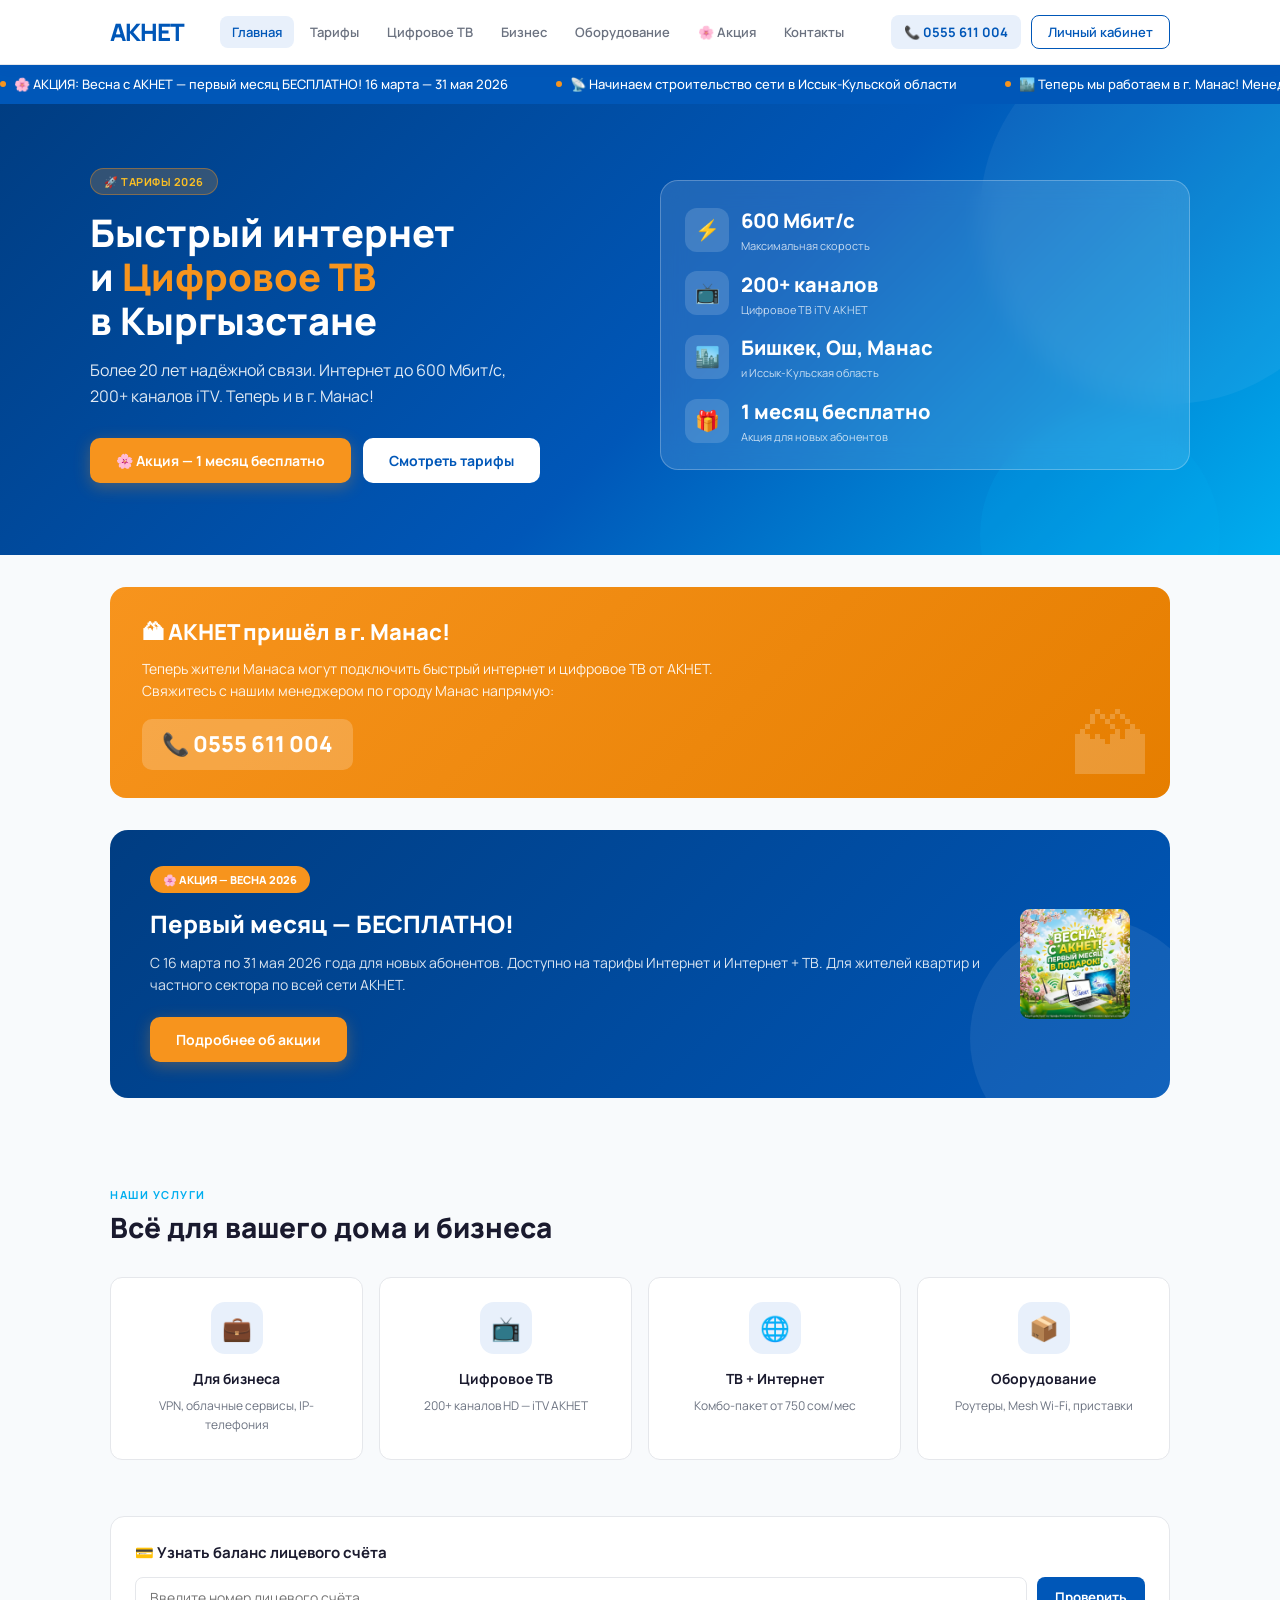
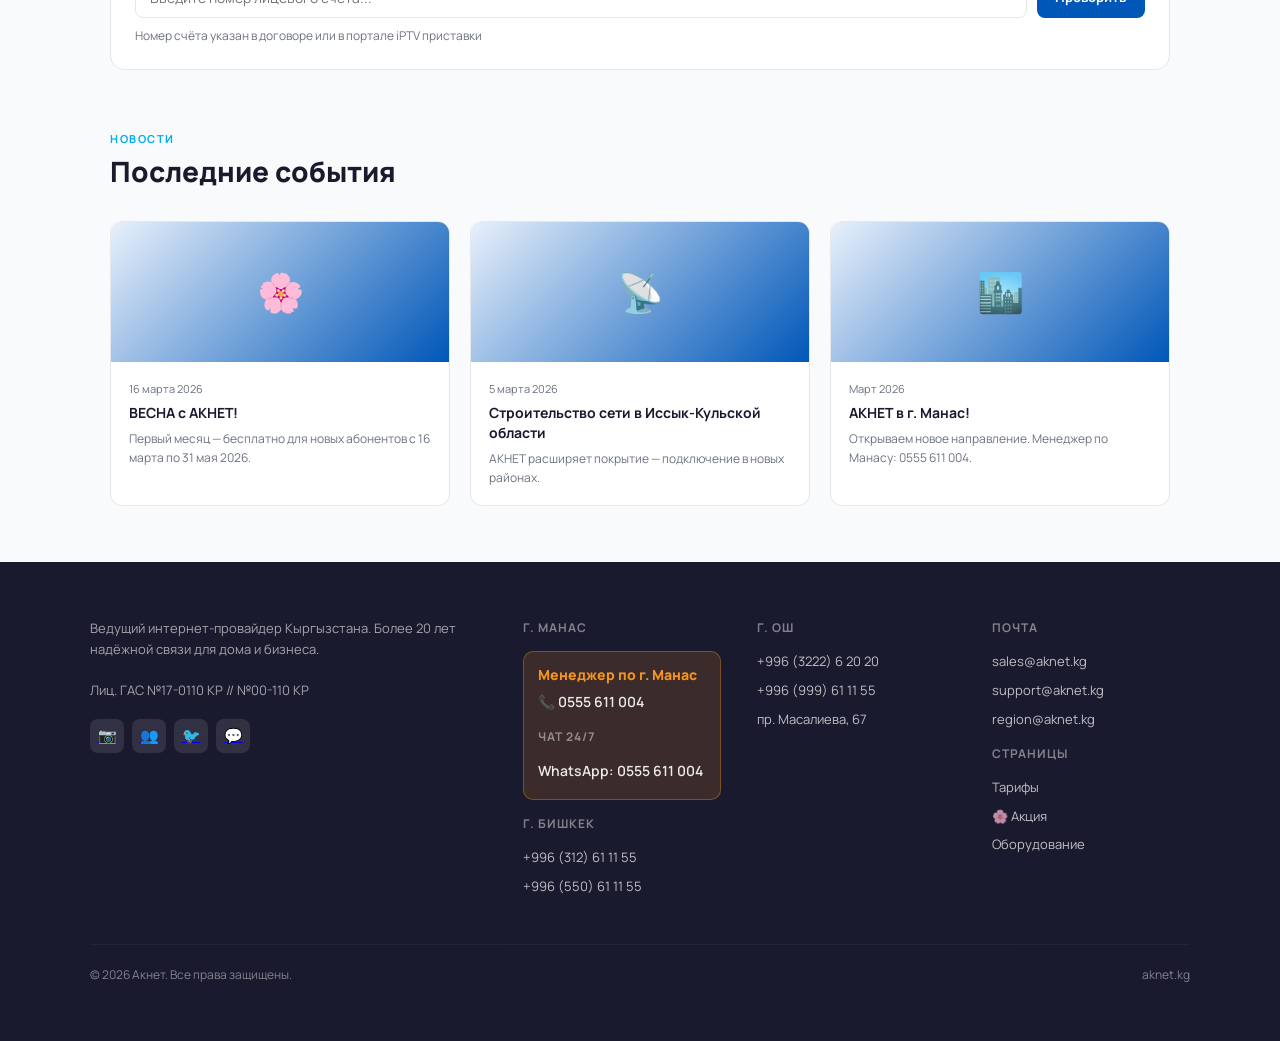
==== index.html @ 63693b21 "Add files via upload" ====
<!DOCTYPE html>
<html lang="ru">
<head>
<meta charset="UTF-8">
<meta name="viewport" content="width=device-width,initial-scale=1">
<link href="https://fonts.googleapis.com/css2?family=Manrope:wght@400;500;600;700;800&display=swap" rel="stylesheet">
<style>
*{margin:0;padding:0;box-sizing:border-box}
:root{
  --blue:#0057B8;--bd:#003d82;--bl:#e8f0fb;--sky:#00AEEF;
  --orange:#F7941D;--tx:#1a1a2e;--mu:#6b7280;--bo:#e5e7eb;
  --bg:#f8fafc;--wh:#fff;--r:12px;--sh:0 4px 24px rgba(0,87,184,.10)
}
body{font-family:'Manrope',sans-serif;background:var(--bg);color:var(--tx);font-size:15px;line-height:1.6}

/* NAV */
header{background:var(--wh);border-bottom:1.5px solid var(--bo);position:sticky;top:0;z-index:200;box-shadow:0 2px 12px rgba(0,87,184,.07)}
.hi{max-width:1100px;margin:0 auto;padding:0 20px;display:flex;align-items:center;justify-content:space-between;height:64px}
.logo{display:flex;align-items:center;gap:8px;text-decoration:none}
.logo img{height:34px;object-fit:contain}
.logo-fb{font-size:24px;font-weight:800;color:var(--blue);letter-spacing:-1px;display:none}
nav{display:flex;gap:4px}
nav button{border:none;background:none;color:var(--mu);font-weight:600;font-size:13px;padding:7px 12px;border-radius:8px;cursor:pointer;font-family:inherit;transition:all .2s}
nav button:hover,nav button.active{background:var(--bl);color:var(--blue)}
.ha{display:flex;align-items:center;gap:10px}
.ph{background:var(--bl);color:var(--blue);padding:7px 13px;border-radius:8px;font-weight:700;font-size:13px;white-space:nowrap}
.bo-btn{border:1.5px solid var(--blue);color:var(--blue);background:transparent;padding:7px 16px;border-radius:8px;font-weight:600;font-size:13px;cursor:pointer;transition:all .2s;font-family:inherit}
.bo-btn:hover{background:var(--blue);color:#fff}

/* PAGES */
.page{display:none}
.page.active{display:block}

/* TICKER */
.ticker{background:var(--blue);color:#fff;padding:9px 0;overflow:hidden}
.ticker-track{display:flex;gap:48px;animation:tick 22s linear infinite}
@keyframes tick{0%{transform:translateX(0)}100%{transform:translateX(-50%)}}
.ti{white-space:nowrap;font-size:13px;font-weight:500;display:flex;align-items:center;gap:8px}
.td{width:6px;height:6px;border-radius:50%;background:var(--orange);flex-shrink:0}

/* HERO */
.hero{background:linear-gradient(135deg,#003d82 0%,#0057B8 55%,#00AEEF 100%);color:#fff;padding:64px 20px 72px;position:relative;overflow:hidden}
.hero::before{content:'';position:absolute;right:-80px;top:-80px;width:380px;height:380px;border-radius:50%;background:rgba(255,255,255,.05)}
.hero::after{content:'';position:absolute;right:60px;bottom:-100px;width:240px;height:240px;border-radius:50%;background:rgba(0,174,239,.14)}
.hero-in{max-width:1100px;margin:0 auto;display:grid;grid-template-columns:1fr 1fr;gap:40px;align-items:center;position:relative;z-index:2}
.hbadge{display:inline-block;background:rgba(247,148,29,.2);border:1px solid rgba(247,148,29,.4);color:#fbbf24;font-size:11px;font-weight:700;padding:4px 13px;border-radius:20px;margin-bottom:16px;letter-spacing:.5px;text-transform:uppercase}
.hero h1{font-size:38px;font-weight:800;line-height:1.15;margin-bottom:16px}
.hero h1 span{color:#F7941D}
.hero p{font-size:16px;opacity:.88;margin-bottom:28px;max-width:420px}
.hbtns{display:flex;gap:12px;flex-wrap:wrap}
.btn-p{background:var(--orange);color:#fff;border:none;padding:13px 26px;border-radius:10px;font-weight:700;font-size:14px;cursor:pointer;transition:all .2s;font-family:inherit;box-shadow:0 4px 16px rgba(247,148,29,.3)}
.btn-p:hover{background:#e67e00;transform:translateY(-1px)}
.btn-w{background:#fff;color:var(--blue);border:none;padding:13px 26px;border-radius:10px;font-weight:700;font-size:14px;cursor:pointer;transition:all .2s;font-family:inherit}
.btn-w:hover{background:var(--bl);transform:translateY(-1px)}
.hcard{background:rgba(255,255,255,.12);backdrop-filter:blur(12px);border:1.5px solid rgba(255,255,255,.25);border-radius:18px;padding:24px;display:flex;flex-direction:column;gap:14px}
.hstat{display:flex;align-items:center;gap:12px}
.sico{width:44px;height:44px;border-radius:12px;background:rgba(255,255,255,.15);display:flex;align-items:center;justify-content:center;font-size:20px;flex-shrink:0}
.sval{font-size:20px;font-weight:800}
.slbl{font-size:11px;opacity:.75}

/* PROMO BANNER */
.promo{background:linear-gradient(135deg,#003d82,#0057B8);color:#fff;margin:32px 20px;max-width:1060px;margin-left:auto;margin-right:auto;border-radius:18px;padding:36px 40px;display:grid;grid-template-columns:1fr auto;align-items:center;gap:28px;position:relative;overflow:hidden}
.promo::after{content:'';position:absolute;right:-40px;bottom:-60px;width:240px;height:240px;border-radius:50%;background:rgba(255,255,255,.07)}
.promo img{height:110px;object-fit:contain;position:relative;z-index:2;border-radius:10px}
.pb{background:var(--orange);color:#fff;font-size:11px;font-weight:800;padding:5px 13px;border-radius:20px;display:inline-block;margin-bottom:12px;text-transform:uppercase}
.promo h2{font-size:24px;font-weight:800;margin-bottom:8px}
.promo p{font-size:14px;opacity:.85;margin-bottom:20px}

/* SECTION */
.sec{padding:56px 20px;max-width:1100px;margin:0 auto}
.slbl2{font-size:11px;font-weight:700;color:var(--sky);letter-spacing:1.5px;text-transform:uppercase;margin-bottom:8px}
.stitle{font-size:28px;font-weight:800;margin-bottom:32px;line-height:1.2}

/* SERVICES GRID */
.sg{display:grid;grid-template-columns:repeat(4,1fr);gap:16px}
.sc{background:var(--wh);border:1.5px solid var(--bo);border-radius:var(--r);padding:24px 18px;text-align:center;transition:all .25s;cursor:pointer;text-decoration:none;color:var(--tx);display:block}
.sc:hover{border-color:var(--blue);box-shadow:var(--sh);transform:translateY(-3px)}
.sc-img{width:100%;height:70px;object-fit:contain;margin-bottom:10px}
.sc-ico{width:52px;height:52px;border-radius:14px;background:var(--bl);display:flex;align-items:center;justify-content:center;margin:0 auto 14px;font-size:24px;display:none}
.sc h3{font-size:14px;font-weight:700;margin-bottom:6px}
.sc p{font-size:12px;color:var(--mu)}

/* TARIFFS */
.tsec{background:linear-gradient(135deg,#f0f7ff,#e8f0fb);padding:56px 20px}
.tin{max-width:1100px;margin:0 auto}
.tg{display:grid;grid-template-columns:repeat(3,1fr);gap:20px;margin-top:32px}
.tc{background:var(--wh);border:1.5px solid var(--bo);border-radius:16px;padding:28px 24px;transition:all .25s;position:relative;overflow:hidden}
.tc.pop{border-color:var(--blue);box-shadow:0 8px 32px rgba(0,87,184,.15)}
.popb{position:absolute;top:0;right:0;background:var(--blue);color:#fff;font-size:11px;font-weight:700;padding:6px 14px;border-radius:0 16px 0 12px}
.tn{font-size:12px;font-weight:700;color:var(--mu);text-transform:uppercase;letter-spacing:1px;margin-bottom:8px}
.tp{font-size:36px;font-weight:800;color:var(--blue);margin-bottom:4px}
.tp span{font-size:16px;font-weight:500;color:var(--mu)}
.ts2{font-size:26px;font-weight:800;margin:14px 0 6px}
.tsl{font-size:12px;color:var(--mu);margin-bottom:18px}
.tf{list-style:none;margin-bottom:24px}
.tf li{display:flex;align-items:center;gap:7px;font-size:13px;padding:6px 0;border-bottom:1px solid var(--bo)}
.tf li:last-child{border-bottom:none}
.ck{color:#22c55e;font-weight:700;font-size:15px}
.btt{width:100%;padding:12px;border-radius:10px;font-weight:700;font-size:14px;cursor:pointer;font-family:inherit;border:none;transition:all .2s}
.btp{background:var(--blue);color:#fff}
.btp:hover{background:var(--bd)}
.bto{background:transparent;border:1.5px solid var(--bo);color:var(--tx)}
.bto:hover{border-color:var(--blue);color:var(--blue)}

/* TARIFF TABLE */
.ttable{width:100%;border-collapse:collapse;margin-top:20px;font-size:13px}
.ttable th{background:var(--blue);color:#fff;padding:10px 14px;text-align:left;font-weight:600}
.ttable td{padding:10px 14px;border-bottom:1px solid var(--bo)}
.ttable tr:hover td{background:#f0f7ff}
.ttable tr:last-child td{border-bottom:none}
.spd{font-weight:800;color:var(--blue);font-size:15px}
.price-tag{font-weight:800;color:var(--tx)}

/* NEWS */
.ng{display:grid;grid-template-columns:repeat(3,1fr);gap:20px}
.nc{background:var(--wh);border:1.5px solid var(--bo);border-radius:var(--r);overflow:hidden;transition:all .25s;cursor:pointer}
.nc:hover{box-shadow:var(--sh);transform:translateY(-2px)}
.nc-img{height:140px;background:linear-gradient(135deg,var(--bl),var(--blue));display:flex;align-items:center;justify-content:center;font-size:38px;overflow:hidden}
.nc-img img{width:100%;height:100%;object-fit:cover}
.nc-body{padding:18px}
.ndate{font-size:11px;color:var(--mu);margin-bottom:6px}
.nc h3{font-size:14px;font-weight:700;margin-bottom:6px;line-height:1.4}
.nc p{font-size:12px;color:var(--mu)}

/* CONTACTS */
.csec{background:var(--tx);color:#fff;padding:56px 20px}
.cin{max-width:1100px;margin:0 auto;display:grid;grid-template-columns:2fr 1fr 1fr 1fr;gap:36px}
.cbrand p{font-size:13px;opacity:.6;margin-bottom:18px}
.soc{display:flex;gap:8px}
.sb{width:34px;height:34px;border-radius:8px;background:rgba(255,255,255,.1);display:flex;align-items:center;justify-content:center;font-size:15px;cursor:pointer;transition:all .2s}
.sb:hover{background:var(--blue)}
.cc h4{font-size:12px;font-weight:700;margin-bottom:14px;opacity:.45;letter-spacing:1px;text-transform:uppercase}
.cc a,.cc p{display:block;color:rgba(255,255,255,.72);text-decoration:none;font-size:13px;margin-bottom:8px;transition:color .2s}
.cc a:hover{color:#fff}
.manas-highlight{background:rgba(247,148,29,.15);border:1px solid rgba(247,148,29,.35);border-radius:10px;padding:12px 14px;margin-bottom:14px}
.manas-highlight .city{font-size:14px;font-weight:800;color:var(--orange);margin-bottom:4px}
.manas-highlight a{color:rgba(255,255,255,.9)!important;font-weight:600;font-size:14px!important;margin-bottom:4px!important}
.fbar{border-top:1px solid rgba(255,255,255,.1);margin-top:40px;padding-top:20px;display:flex;justify-content:space-between;align-items:center;opacity:.45;font-size:12px;max-width:1100px;margin-left:auto;margin-right:auto}

/* BALANCE */
.bwid{background:var(--wh);border:1.5px solid var(--bo);border-radius:14px;padding:24px;margin-bottom:20px}
.bwid h3{font-size:15px;font-weight:700;margin-bottom:12px}
.ig{display:flex;gap:10px}
.ig input{flex:1;padding:10px 14px;border:1.5px solid var(--bo);border-radius:8px;font-family:inherit;font-size:14px;outline:none;transition:border-color .2s}
.ig input:focus{border-color:var(--blue)}
.ig button{background:var(--blue);color:#fff;border:none;padding:10px 18px;border-radius:8px;font-weight:700;cursor:pointer;font-family:inherit}

/* EQUIP */
.eg{display:grid;grid-template-columns:repeat(3,1fr);gap:20px}
.ec{background:var(--wh);border:1.5px solid var(--bo);border-radius:var(--r);padding:24px;transition:all .25s}
.ec:hover{box-shadow:var(--sh);transform:translateY(-2px)}
.ec h3{font-size:14px;font-weight:700;margin-bottom:8px}
.ec p{font-size:12px;color:var(--mu);margin-bottom:14px}
.price-pill{background:var(--bl);color:var(--blue);font-size:13px;font-weight:800;padding:5px 14px;border-radius:20px;display:inline-block}

/* ACCIA PAGE */
.accia-card{background:var(--wh);border:1.5px solid var(--bo);border-radius:16px;padding:32px;margin-bottom:24px}
.accia-card h2{font-size:20px;font-weight:800;color:var(--blue);margin-bottom:12px}
.accia-list{list-style:none;margin:14px 0}
.accia-list li{display:flex;align-items:flex-start;gap:8px;padding:8px 0;border-bottom:1px solid var(--bo);font-size:14px}
.accia-list li:last-child{border-bottom:none}
.step{width:24px;height:24px;border-radius:50%;background:var(--blue);color:#fff;font-size:12px;font-weight:700;display:flex;align-items:center;justify-content:center;flex-shrink:0;margin-top:1px}

/* MANAS SPECIAL */
.manas-banner{background:linear-gradient(135deg,#F7941D,#e67e00);color:#fff;border-radius:16px;padding:28px 32px;margin-bottom:32px;position:relative;overflow:hidden}
.manas-banner::after{content:'🏔';position:absolute;right:20px;bottom:-10px;font-size:80px;opacity:.2}
.manas-banner h2{font-size:22px;font-weight:800;margin-bottom:8px}
.manas-banner p{font-size:14px;opacity:.9;margin-bottom:16px}
.manas-banner .phone-big{font-size:22px;font-weight:800;background:rgba(255,255,255,.2);display:inline-block;padding:8px 20px;border-radius:10px}

@media(max-width:768px){
  .hero-in,.tg,.cin{grid-template-columns:1fr}
  .sg,.ng,.eg{grid-template-columns:repeat(2,1fr)}
  nav button{font-size:11px;padding:6px 8px}
  .promo{grid-template-columns:1fr}
}
</style>
</head>
<body>

<header>
  <div class="hi">
    <a class="logo" href="#">
      <img src="https://aknet.kg/ima/header/logo.png?v=64693cce" alt="Акнет" onerror="this.style.display='none';this.nextElementSibling.style.display='block'">
      <span class="logo-fb">АКНЕТ</span>
    </a>
    <nav>
      <button class="active" onclick="show('home')">Главная</button>
      <button onclick="show('tariffs')">Тарифы</button>
      <button onclick="show('tv')">Цифровое ТВ</button>
      <button onclick="show('business')">Бизнес</button>
      <button onclick="show('equip')">Оборудование</button>
      <button onclick="show('akcia')">🌸 Акция</button>
      <button onclick="show('contacts')">Контакты</button>
    </nav>
    <div class="ha">
      <span class="ph">📞 0555 611 004</span>
      <button class="bo-btn">Личный кабинет</button>
    </div>
  </div>
</header>

<!-- HOME -->
<div id="home" class="page active">
  <div class="ticker">
    <div class="ticker-track">
      <div class="ti"><span class="td"></span>🌸 АКЦИЯ: Весна с АКНЕТ — первый месяц БЕСПЛАТНО! 16 марта — 31 мая 2026</div>
      <div class="ti"><span class="td"></span>📡 Начинаем строительство сети в Иссык-Кульской области</div>
      <div class="ti"><span class="td"></span>🏙️ Теперь мы работаем в г. Манас! Менеджер: 0555 611 004</div>
      <div class="ti"><span class="td"></span>📺 ТВ «Семейный Плюс» — 200+ каналов всего за 465 сом/мес</div>
      <div class="ti"><span class="td"></span>🌸 АКЦИЯ: Весна с АКНЕТ — первый месяц БЕСПЛАТНО! 16 марта — 31 мая 2026</div>
      <div class="ti"><span class="td"></span>📡 Начинаем строительство сети в Иссык-Кульской области</div>
      <div class="ti"><span class="td"></span>🏙️ Теперь мы работаем в г. Манас! Менеджер: 0555 611 004</div>
      <div class="ti"><span class="td"></span>📺 ТВ «Семейный Плюс» — 200+ каналов всего за 465 сом/мес</div>
    </div>
  </div>

  <section class="hero">
    <div class="hero-in">
      <div>
        <div class="hbadge">🚀 Тарифы 2026</div>
        <h1>Быстрый интернет<br>и <span>Цифровое ТВ</span><br>в Кыргызстане</h1>
        <p>Более 20 лет надёжной связи. Интернет до 600 Мбит/с, 200+ каналов iTV. Теперь и в г. Манас!</p>
        <div class="hbtns">
          <button class="btn-p" onclick="show('akcia')">🌸 Акция — 1 месяц бесплатно</button>
          <button class="btn-w" onclick="show('tariffs')">Смотреть тарифы</button>
        </div>
      </div>
      <div>
        <div class="hcard">
          <div class="hstat"><div class="sico">⚡</div><div><div class="sval">600 Мбит/с</div><div class="slbl">Максимальная скорость</div></div></div>
          <div class="hstat"><div class="sico">📺</div><div><div class="sval">200+ каналов</div><div class="slbl">Цифровое ТВ iTV АКНЕТ</div></div></div>
          <div class="hstat"><div class="sico">🏙️</div><div><div class="sval">Бишкек, Ош, Манас</div><div class="slbl">и Иссык-Кульская область</div></div></div>
          <div class="hstat"><div class="sico">🎁</div><div><div class="sval">1 месяц бесплатно</div><div class="slbl">Акция для новых абонентов</div></div></div>
        </div>
      </div>
    </div>
  </section>

  <!-- MANAS SPECIAL -->
  <div style="max-width:1100px;margin:32px auto;padding:0 20px">
    <div class="manas-banner">
      <h2>🏔 АКНЕТ пришёл в г. Манас!</h2>
      <p>Теперь жители Манаса могут подключить быстрый интернет и цифровое ТВ от АКНЕТ.<br>Свяжитесь с нашим менеджером по городу Манас напрямую:</p>
      <div class="phone-big">📞 0555 611 004</div>
    </div>
  </div>

  <!-- PROMO -->
  <div style="max-width:1100px;margin:0 auto;padding:0 20px">
    <div class="promo">
      <div>
        <div class="pb">🌸 Акция — Весна 2026</div>
        <h2>Первый месяц — БЕСПЛАТНО!</h2>
        <p>С 16 марта по 31 мая 2026 года для новых абонентов. Доступно на тарифы Интернет и Интернет + ТВ. Для жителей квартир и частного сектора по всей сети АКНЕТ.</p>
        <button class="btn-p" onclick="show('akcia')">Подробнее об акции</button>
      </div>
      <img src="files/vesna.png" alt="Весна с АКНЕТ" onerror="this.style.display='none'">
    </div>
  </div>

  <!-- SERVICES -->
  <div class="sec">
    <div class="slbl2">Наши услуги</div>
    <div class="stitle">Всё для вашего дома и бизнеса</div>
    <div class="sg">
      <a class="sc" onclick="show('business')">
        <img class="sc-img" src="https://aknet.kg/files/media/0/84.png" alt="Бизнес" onerror="this.style.display='none';this.nextElementSibling.style.display='flex'">
        <div class="sc-ico">💼</div>
        <h3>Для бизнеса</h3>
        <p>VPN, облачные сервисы, IP-телефония</p>
      </a>
      <a class="sc" onclick="show('tv')">
        <img class="sc-img" src="https://aknet.kg/files/media/0/77.png" alt="ТВ" onerror="this.style.display='none';this.nextElementSibling.style.display='flex'">
        <div class="sc-ico">📺</div>
        <h3>Цифровое ТВ</h3>
        <p>200+ каналов HD — iTV АКНЕТ</p>
      </a>
      <a class="sc" onclick="show('tariffs')">
        <img class="sc-img" src="https://aknet.kg/files/media/0/83.png" alt="ТВ+Инет" onerror="this.style.display='none';this.nextElementSibling.style.display='flex'">
        <div class="sc-ico">🌐</div>
        <h3>ТВ + Интернет</h3>
        <p>Комбо-пакет от 750 сом/мес</p>
      </a>
      <a class="sc" onclick="show('equip')">
        <img class="sc-img" src="https://aknet.kg/files/media/0/76.png" alt="Оборуд." onerror="this.style.display='none';this.nextElementSibling.style.display='flex'">
        <div class="sc-ico">📦</div>
        <h3>Оборудование</h3>
        <p>Роутеры, Mesh Wi-Fi, приставки</p>
      </a>
    </div>
  </div>

  <!-- BALANCE -->
  <div style="max-width:1100px;margin:0 auto;padding:0 20px 40px">
    <div class="bwid">
      <h3>💳 Узнать баланс лицевого счёта</h3>
      <div class="ig">
        <input type="text" placeholder="Введите номер лицевого счёта...">
        <button>Проверить</button>
      </div>
      <p style="font-size:12px;color:var(--mu);margin-top:8px">Номер счёта указан в договоре или в портале iPTV приставки</p>
    </div>
  </div>

  <!-- NEWS -->
  <div class="sec" style="padding-top:0">
    <div class="slbl2">Новости</div>
    <div class="stitle">Последние события</div>
    <div class="ng">
      <div class="nc" onclick="show('akcia')">
        <div class="nc-img"><img src="https://aknet.kg/files/banners/newsvesnaru.png" alt="" onerror="this.parentElement.innerHTML='🌸'"></div>
        <div class="nc-body"><div class="ndate">16 марта 2026</div><h3>ВЕСНА с АКНЕТ!</h3><p>Первый месяц — бесплатно для новых абонентов с 16 марта по 31 мая 2026.</p></div>
      </div>
      <div class="nc">
        <div class="nc-img">📡</div>
        <div class="nc-body"><div class="ndate">5 марта 2026</div><h3>Строительство сети в Иссык-Кульской области</h3><p>АКНЕТ расширяет покрытие — подключение в новых районах.</p></div>
      </div>
      <div class="nc">
        <div class="nc-img">🏙️</div>
        <div class="nc-body"><div class="ndate">Март 2026</div><h3>АКНЕТ в г. Манас!</h3><p>Открываем новое направление. Менеджер по Манасу: 0555 611 004.</p></div>
      </div>
    </div>
  </div>
</div>

<!-- TARIFFS PAGE -->
<div id="tariffs" class="page">
  <div class="tsec" style="padding-top:40px">
    <div class="tin">
      <div class="slbl2">Тарифные планы</div>
      <div class="stitle">iTV Unlim Family — Интернет + ТВ</div>
      <table class="ttable">
        <thead><tr><th>Тариф</th><th>Скорость</th><th>ТВ-каналы</th><th>Стоимость/мес</th><th></th></tr></thead>
        <tbody>
          <tr><td><strong>iTV Unlim Family Start</strong></td><td class="spd">40 Мбит/с</td><td>100+ каналов</td><td class="price-tag">750 сом</td><td><button class="btt bto" style="width:auto;padding:6px 16px" onclick="show('contacts')">Подключить</button></td></tr>
          <tr><td><strong>iTV Unlim Family 1</strong></td><td class="spd">60 Мбит/с</td><td>150+ каналов</td><td class="price-tag">990 сом</td><td><button class="btt bto" style="width:auto;padding:6px 16px" onclick="show('contacts')">Подключить</button></td></tr>
          <tr><td><strong>iTV Unlim Family 2</strong></td><td class="spd">80 Мбит/с</td><td>200+ каналов</td><td class="price-tag">1 200 сом</td><td><button class="btt btp" style="width:auto;padding:6px 16px" onclick="show('contacts')">Подключить</button></td></tr>
          <tr><td><strong>iTV Unlim Family 3</strong></td><td class="spd">100 Мбит/с</td><td>200+ каналов</td><td class="price-tag">1 650 сом</td><td><button class="btt bto" style="width:auto;padding:6px 16px" onclick="show('contacts')">Подключить</button></td></tr>
          <tr><td><strong>iTV Unlim Family 4</strong></td><td class="spd">350 Мбит/с</td><td>200+ каналов</td><td class="price-tag">2 200 сом</td><td><button class="btt bto" style="width:auto;padding:6px 16px" onclick="show('contacts')">Подключить</button></td></tr>
          <tr><td><strong>iTV Unlim Family 5</strong></td><td class="spd">600 Мбит/с</td><td>200+ каналов</td><td class="price-tag">2 500 сом</td><td><button class="btt bto" style="width:auto;padding:6px 16px" onclick="show('contacts')">Подключить</button></td></tr>
        </tbody>
      </table>
      <p style="font-size:12px;color:var(--mu);margin-top:12px">* Цены указаны в сомах с учётом всех налогов. Start недоступен в г. Бишкек и в частном секторе. Для тарифов 4 и 5 требуется оборудование >100 Мбит/с.</p>

      <div class="stitle" style="margin-top:48px">Только Цифровое ТВ</div>
      <div class="tg">
        <div class="tc">
          <div class="tn">Семейный</div>
          <div class="tp">395 <span>сом/мес</span></div>
          <div class="ts2">150+</div><div class="tsl">телеканалов в HD</div>
          <ul class="tf">
            <li><span class="ck">✓</span>150 популярных каналов</li>
            <li><span class="ck">✓</span>HD-качество изображения</li>
            <li><span class="ck">✓</span>Детские каналы</li>
            <li><span class="ck">✓</span>Родительский контроль</li>
            <li><span class="ck">✓</span>Подключение в квартирах — 0 сом</li>
          </ul>
          <button class="btt bto" onclick="show('contacts')">Подключить</button>
        </div>
        <div class="tc pop">
          <div class="popb">⭐ Популярный</div>
          <div class="tn">Семейный Плюс</div>
          <div class="tp">465 <span>сом/мес</span></div>
          <div class="ts2">200+</div><div class="tsl">телеканалов в HD</div>
          <ul class="tf">
            <li><span class="ck">✓</span>200+ каналов</li>
            <li><span class="ck">✓</span>Всё из тарифа «Семейный»</li>
            <li><span class="ck">✓</span>Тематические каналы</li>
            <li><span class="ck">✓</span>Запись передач на USB</li>
            <li><span class="ck">✓</span>Пауза и перемотка ТВ</li>
          </ul>
          <button class="btt btp" onclick="show('contacts')">Подключить →</button>
        </div>
        <div class="tc">
          <div class="tn">Частный сектор</div>
          <div class="tp" style="font-size:26px">от 990 <span>сом/мес</span></div>
          <div class="ts2" style="font-size:20px">60–600</div><div class="tsl">Мбит/с + ТВ</div>
          <ul class="tf">
            <li><span class="ck">✓</span>Подключение от 5 000 сом</li>
            <li><span class="ck">✓</span>14 тестовых дней</li>
            <li><span class="ck">✓</span>100% возврат если не устроит</li>
            <li><span class="ck">✓</span>Транспорт сети 800 сом/мес</li>
            <li><span class="ck">✓</span>Приставка в собственность</li>
          </ul>
          <button class="btt bto" onclick="show('contacts')">Узнать подробнее</button>
        </div>
      </div>
    </div>
  </div>
</div>

<!-- TV PAGE -->
<div id="tv" class="page">
  <div class="sec">
    <div class="slbl2">Цифровое телевидение</div>
    <div class="stitle">iTV АКНЕТ — 200+ каналов в HD</div>
    <div style="display:grid;grid-template-columns:1fr 1fr;gap:24px;margin-bottom:32px">
      <div class="accia-card" style="margin-bottom:0">
        <h2>Возможности iTV АКНЕТ</h2>
        <ul class="accia-list">
          <li><span class="ck">✓</span>Более 200 каналов: HD, фильмы, музыка, спорт, детские</li>
          <li><span class="ck">✓</span>Запись передач на USB-носитель</li>
          <li><span class="ck">✓</span>Пауза и перемотка прямого эфира</li>
          <li><span class="ck">✓</span>Родительский контроль</li>
          <li><span class="ck">✓</span>Профили: Папа, Мама, Семья</li>
          <li><span class="ck">✓</span>Прогноз погоды, новости, гороскоп на экране ТВ</li>
          <li><span class="ck">✓</span>Просмотр видео/фото/аудио через приставку</li>
          <li><span class="ck">✓</span>Универсальный программируемый пульт</li>
          <li><span class="ck">✓</span>ТВ-кредит на 3 дня</li>
        </ul>
      </div>
      <div>
        <div class="accia-card" style="margin-bottom:16px">
          <h2 style="margin-bottom:16px">Тарифы ТВ</h2>
          <table class="ttable">
            <thead><tr><th>Пакет</th><th>Каналов</th><th>Цена/мес</th></tr></thead>
            <tbody>
              <tr><td>Семейный</td><td>150+</td><td class="price-tag">395 сом</td></tr>
              <tr><td><strong>Семейный Плюс</strong></td><td><strong>200+</strong></td><td class="price-tag"><strong>465 сом</strong></td></tr>
            </tbody>
          </table>
          <p style="font-size:12px;color:var(--mu);margin-top:10px">Транспорт сети: 200 сом/мес (0 по акции). Подключение в квартирах — бесплатно.</p>
        </div>
        <div style="background:linear-gradient(135deg,#003d82,#0057B8);color:#fff;border-radius:14px;padding:20px;text-align:center">
          <div style="font-size:28px;margin-bottom:8px">📺</div>
          <div style="font-weight:800;font-size:16px;margin-bottom:6px">Приставка iPTV MAG-520</div>
          <div style="opacity:.8;font-size:13px;margin-bottom:12px">4K, Dolby Digital Plus, Android</div>
          <div style="font-size:22px;font-weight:800;margin-bottom:12px">3 900 сом</div>
          <button class="btn-w" style="width:100%" onclick="show('equip')">Подробнее</button>
        </div>
      </div>
    </div>
    <img src="https://aknet.kg/files/ikonki-televideniev.jpg" alt="Функции ТВ" style="width:100%;border-radius:12px;margin-top:8px;border:1.5px solid var(--bo)" onerror="this.style.display='none'">
  </div>
</div>

<!-- BUSINESS PAGE -->
<div id="business" class="page">
  <div class="sec">
    <div class="slbl2">Корпоративные решения</div>
    <div class="stitle">АКНЕТ для бизнеса</div>
    <div style="display:grid;grid-template-columns:1fr 1fr;gap:24px">
      <div class="accia-card" style="margin-bottom:0">
        <h2>VPN — Объединение офисов</h2>
        <p style="font-size:13px;color:var(--mu);margin-bottom:16px">Закрытая корпоративная сеть по технологии VPN L2. Гарантированная скорость и конфиденциальность.</p>
        <table class="ttable">
          <thead><tr><th>Скорость</th><th>Цена/мес (без НДС)</th></tr></thead>
          <tbody>
            <tr><td class="spd">10 Мбит/с</td><td class="price-tag">3 600 сом</td></tr>
            <tr><td class="spd">100 Мбит/с</td><td class="price-tag">5 600 сом</td></tr>
            <tr><td class="spd">200 Мбит/с</td><td class="price-tag">10 600 сом</td></tr>
            <tr><td class="spd">1 Гбит/с</td><td class="price-tag">25 000 сом</td></tr>
          </tbody>
        </table>
      </div>
      <div class="accia-card" style="margin-bottom:0">
        <h2>IP-телефония</h2>
        <p style="font-size:13px;color:var(--mu);margin-bottom:16px">Звонки по всему миру по 1.5 сом/мин. Сервис sip.aknet.kg</p>
        <table class="ttable">
          <thead><tr><th>Страна</th><th>Цена (сом/мин)</th></tr></thead>
          <tbody>
            <tr><td>Россия, Казахстан, США, Канада</td><td class="price-tag">1,5</td></tr>
            <tr><td>Великобритания, Германия, Франция</td><td class="price-tag">1,5</td></tr>
            <tr><td>Китай, Япония, Южная Корея</td><td class="price-tag">1,5</td></tr>
            <tr><td>Израиль, Австралия, Швейцария</td><td class="price-tag">1,5</td></tr>
          </tbody>
        </table>
      </div>
    </div>
    <div class="accia-card" style="margin-top:24px">
      <h2>☁️ Облачные сервисы</h2>
      <p style="font-size:13px;color:var(--mu);margin-bottom:16px">Совместно с RackCorp (Австралия) — первый в Кыргызстане корпоративный облачный провайдер.</p>
      <div style="display:grid;grid-template-columns:repeat(4,1fr);gap:12px">
        <div style="background:var(--bl);border-radius:10px;padding:14px;text-align:center"><div style="font-size:20px;margin-bottom:6px">🖥️</div><div style="font-size:13px;font-weight:700">Облачные серверы</div><div style="font-size:11px;color:var(--mu);margin-top:4px">Виртуальный сервер, VPS</div></div>
        <div style="background:var(--bl);border-radius:10px;padding:14px;text-align:center"><div style="font-size:20px;margin-bottom:6px">🌐</div><div style="font-size:13px;font-weight:700">Web-хостинг</div><div style="font-size:11px;color:var(--mu);margin-top:4px">Сайты и серверы</div></div>
        <div style="background:var(--bl);border-radius:10px;padding:14px;text-align:center"><div style="font-size:20px;margin-bottom:6px">📧</div><div style="font-size:13px;font-weight:700">Почтовые сервисы</div><div style="font-size:11px;color:var(--mu);margin-top:4px">Email, Exchange</div></div>
        <div style="background:var(--bl);border-radius:10px;padding:14px;text-align:center"><div style="font-size:20px;margin-bottom:6px">💾</div><div style="font-size:13px;font-weight:700">Хранение данных</div><div style="font-size:11px;color:var(--mu);margin-top:4px">S3, Backup</div></div>
      </div>
    </div>
    <div style="background:var(--tx);color:#fff;border-radius:14px;padding:24px;margin-top:24px">
      <strong style="font-size:15px">Корпоративный отдел:</strong>
      <div style="display:flex;flex-wrap:wrap;gap:16px;margin-top:10px;font-size:14px;opacity:.85">
        <span>📧 sales@aknet.kg</span><span>📞 312 61 11 75</span><span>📞 770 99 97 73</span>
        <span>💬 WhatsApp/Telegram: 552 61 11 55</span>
      </div>
    </div>
  </div>
</div>

<!-- EQUIPMENT PAGE -->
<div id="equip" class="page">
  <div class="sec">
    <div class="slbl2">Оборудование</div>
    <div class="stitle">Роутеры, Mesh Wi-Fi и приставки</div>
    <div class="eg">
      <div class="ec">
        <img src="https://www.aknet.kg/files/banners/routers/%D1%8164.jpg" alt="TP-Link C64" style="width:100%;height:140px;object-fit:contain;border-radius:8px;background:#f5f5f5;margin-bottom:14px" onerror="this.style.display='none'">
        <h3>TP-Link Archer C64</h3>
        <p>Wi-Fi 5 (AC1200), 4 антенны, Beamforming, MU-MIMO, 4×Gigabit LAN, WPA3</p>
        <div class="price-pill">3 900 сом</div>
      </div>
      <div class="ec">
        <img src="https://www.aknet.kg/files/banners/routers/AX12.jpg" alt="TP-Link AX12" style="width:100%;height:140px;object-fit:contain;border-radius:8px;background:#f5f5f5;margin-bottom:14px" onerror="this.style.display='none'">
        <h3>TP-Link Archer AX12</h3>
        <p>Wi-Fi 6 (AX1500), OFDMA, MU-MIMO, 3×Gigabit LAN, WPA3, TWT</p>
        <div class="price-pill">4 200 сом</div>
      </div>
      <div class="ec">
        <img src="https://aknet.kg/files/banners/routers/tplinkDecoM4.png" alt="Deco M4" style="width:100%;height:140px;object-fit:contain;border-radius:8px;background:#f5f5f5;margin-bottom:14px" onerror="this.style.display='none'">
        <h3>Mesh Wi-Fi TP-Link Deco M4</h3>
        <p>AC1200, бесшовный роуминг, родительский контроль, 2×Gigabit Ethernet на модуль</p>
        <div class="price-pill">8 500 сом</div>
      </div>
      <div class="ec">
        <img src="https://aknet.kg/files/banners/routers/tplinkDecoE4.png" alt="Deco E4" style="width:100%;height:140px;object-fit:contain;border-radius:8px;background:#f5f5f5;margin-bottom:14px" onerror="this.style.display='none'">
        <h3>Mesh Wi-Fi TP-Link Deco E4</h3>
        <p>AC1200, бесшовный роуминг, двухдиапазонный Wi-Fi, простая настройка через приложение</p>
        <div class="price-pill">6 500 сом</div>
      </div>
      <div class="ec">
        <img src="https://www.aknet.kg/files/Mag520.jpg" alt="iPTV" style="width:100%;height:140px;object-fit:contain;border-radius:8px;background:#f5f5f5;margin-bottom:14px" onerror="this.style.display='none'">
        <h3>iPTV Приставка MAG-520</h3>
        <p>Android, 4K 60fps, Dolby Digital Plus, 4-ядерный процессор, 200+ каналов</p>
        <div class="price-pill">3 900 сом</div>
      </div>
      <div class="ec">
        <img src="https://www.aknet.kg/files/pictures/mercusys.jpg" alt="Mercusys" style="width:100%;height:140px;object-fit:contain;border-radius:8px;background:#f5f5f5;margin-bottom:14px" onerror="this.style.display='none'">
        <h3>Коммутатор Mercusys MS105G</h3>
        <p>5×Gigabit Ethernet, Plug&amp;Play, энергосбережение до 82%, для дома и офиса</p>
        <div class="price-pill">1 500 сом</div>
      </div>
    </div>
    <div style="margin-top:24px;background:var(--bl);border-radius:12px;padding:18px;font-size:13px;color:var(--mu)">
      <strong style="color:var(--tx)">Примечание:</strong> Приставка переходит в собственность абонента. При выкупе 2-й приставки: 3 900 сом, абонплата 0 сом. Подключение 2-й приставки в квартирах при повторном подключении: 500 сом.
    </div>
  </div>
</div>

<!-- AKCIA PAGE -->
<div id="akcia" class="page">
  <div class="sec">
    <div class="slbl2">Специальное предложение</div>
    <div class="stitle">🌸 Весна с АКНЕТ — 1 месяц бесплатно!</div>
    <div style="display:grid;grid-template-columns:1fr 1fr;gap:24px">
      <div>
        <div class="accia-card" style="margin-bottom:24px">
          <img src="files/vesna.png" alt="Весна с АКНЕТ" style="width:100%;border-radius:10px;margin-bottom:16px" onerror="this.style.display='none'">
          <h2>Акция «Весна с АКНЕТ»</h2>
          <p style="font-size:14px;color:var(--mu);margin:10px 0">С 16 марта по 31 мая 2026 года АКНЕТ запускает специальную акцию для новых абонентов — подключитесь и получите первый месяц пользования услугами <strong>бесплатно</strong>.</p>
          <ul class="accia-list">
            <li><span class="ck">✓</span>Доступно на тарифы Интернет и Интернет + ТВ</li>
            <li><span class="ck">✓</span>Для жителей квартир и частного сектора</li>
            <li><span class="ck">✓</span>По всей сети АКНЕТ</li>
            <li><span class="ck">✓</span>Только для новых абонентов при первичном подключении</li>
          </ul>
        </div>
        <div class="accia-card" style="background:linear-gradient(135deg,#f0fff4,#e8f5e9)">
          <h2 style="color:#16a34a">ТВ по акции: транспорт бесплатно!</h2>
          <p style="font-size:13px;color:var(--mu);margin:10px 0">Цифровое телевидение от 395 сом/мес без оплаты транспорта сети 200 сом/мес!</p>
          <div style="font-size:28px;font-weight:800;color:#16a34a">395 сом/мес</div>
          <div style="font-size:13px;color:var(--mu)">вместо 595 сом/мес — экономия 200 сом</div>
        </div>
      </div>
      <div>
        <div class="accia-card" style="margin-bottom:24px">
          <h2>Как подключиться</h2>
          <ul class="accia-list">
            <li><span class="step">1</span>Оставьте заявку с 16 марта по 31 мая 2026 года</li>
            <li><span class="step">2</span>Выберите подходящий тариф (Интернет или ТВ+Интернет)</li>
            <li><span class="step">3</span>Первый месяц начисляется автоматически после подключения</li>
          </ul>
          <div style="margin-top:20px;background:var(--bl);border-radius:10px;padding:16px">
            <strong style="font-size:14px">По вопросам обращайтесь:</strong>
            <div style="margin-top:10px;font-size:14px;display:flex;flex-direction:column;gap:6px">
              <span>📞 550 61 11 55</span>
              <span>💬 WhatsApp/Telegram: 552 61 11 55</span>
            </div>
          </div>
        </div>
        <div class="manas-banner">
          <h2>🏔 Подключение в г. Манас</h2>
          <p>Свяжитесь с нашим менеджером по городу Манас напрямую:</p>
          <div class="phone-big">📞 0555 611 004</div>
        </div>
      </div>
    </div>
  </div>
</div>

<!-- CONTACTS PAGE -->
<div id="contacts" class="page">
  <div class="sec">
    <div class="slbl2">Контакты</div>
    <div class="stitle">Офисы и менеджеры</div>

    <div style="display:grid;grid-template-columns:repeat(3,1fr);gap:20px;margin-bottom:32px">
      <!-- MANAS -->
      <div style="background:linear-gradient(135deg,#F7941D,#e67e00);color:#fff;border-radius:16px;padding:24px;position:relative;overflow:hidden">
        <div style="position:absolute;right:10px;bottom:-10px;font-size:60px;opacity:.2">🏔</div>
        <div style="font-size:11px;font-weight:700;opacity:.75;letter-spacing:1px;text-transform:uppercase;margin-bottom:8px">Новое направление</div>
        <div style="font-size:18px;font-weight:800;margin-bottom:12px">г. Манас</div>
        <div style="font-size:13px;opacity:.9;margin-bottom:14px">Менеджер по г. Манас</div>
        <a href="tel:+996555611004" style="font-size:20px;font-weight:800;color:#fff;text-decoration:none;display:block;background:rgba(255,255,255,.2);padding:10px 16px;border-radius:10px;margin-bottom:8px">📞 0555 611 004</a>
        <div style="font-size:12px;opacity:.8">WhatsApp</div>
      </div>
      <!-- BISHKEK -->
      <div class="accia-card" style="margin-bottom:0">
        <div style="font-size:18px;font-weight:800;color:var(--blue);margin-bottom:12px">г. Бишкек</div>
        <div style="font-size:13px;margin-bottom:6px">📞 <a href="tel:+996312611155" style="color:var(--tx);text-decoration:none">+996 (312) 61 11 55</a></div>
        <div style="font-size:13px;margin-bottom:14px">📞 <a href="tel:+996550611155" style="color:var(--tx);text-decoration:none">+996 (550) 61 11 55</a></div>
        <div style="font-size:12px;color:var(--mu);margin-bottom:6px">📍 ул. Ахунбаева, 119A</div>
        <div style="font-size:12px;color:var(--mu);margin-bottom:6px">Пн–Пт: 9:00–18:00 | Сб: 10:00–16:00</div>
        <div style="font-size:12px;color:var(--mu);margin-bottom:6px">📍 ЦУМ «Айчурек», пр. Чуй, 155</div>
        <div style="font-size:12px;color:var(--mu)">Пн–Вс: 10:00–20:00</div>
      </div>
      <!-- OSH -->
      <div class="accia-card" style="margin-bottom:0">
        <div style="font-size:18px;font-weight:800;color:var(--blue);margin-bottom:12px">г. Ош</div>
        <div style="font-size:13px;margin-bottom:6px">📞 <a href="tel:+99632226020" style="color:var(--tx);text-decoration:none">+996 (3222) 6 20 20</a></div>
        <div style="font-size:13px;margin-bottom:14px">📞 <a href="tel:+996999611155" style="color:var(--tx);text-decoration:none">+996 (999) 61 11 55</a></div>
        <div style="font-size:12px;color:var(--mu);margin-bottom:6px">📍 пр. Масалиева, 67</div>
        <div style="font-size:12px;color:var(--mu);margin-bottom:6px">Пн–Пт: 8:00–18:00</div>
        <div style="font-size:12px;color:var(--mu);margin-bottom:6px">Сб–Вс: 8:00–17:00</div>
        <div style="font-size:12px;color:var(--mu)">📧 region@aknet.kg</div>
      </div>
    </div>

    <div style="display:grid;grid-template-columns:1fr 1fr;gap:20px">
      <div class="accia-card" style="margin-bottom:0">
        <h2>Почта</h2>
        <table style="width:100%;font-size:13px;margin-top:12px">
          <tr><td style="color:var(--mu);padding:6px 0">Коммерческий блок</td><td><a href="mailto:sales@aknet.kg" style="color:var(--blue)">sales@aknet.kg</a></td></tr>
          <tr><td style="color:var(--mu);padding:6px 0">Техподдержка</td><td><a href="mailto:support@aknet.kg" style="color:var(--blue)">support@aknet.kg</a></td></tr>
          <tr><td style="color:var(--mu);padding:6px 0">Маркетинг</td><td><a href="mailto:marketing@aknet.kg" style="color:var(--blue)">marketing@aknet.kg</a></td></tr>
          <tr><td style="color:var(--mu);padding:6px 0">Регионы</td><td><a href="mailto:region@aknet.kg" style="color:var(--blue)">region@aknet.kg</a></td></tr>
          <tr><td style="color:var(--mu);padding:6px 0">Операторы</td><td><a href="mailto:vip@aknet.kg" style="color:var(--blue)">vip@aknet.kg</a></td></tr>
        </table>
      </div>
      <div class="accia-card" style="margin-bottom:0">
        <h2>Чат-поддержка 24/7</h2>
        <div style="margin-top:14px;display:flex;flex-direction:column;gap:10px">
          <a href="https://wa.me/996552611155" style="display:flex;align-items:center;gap:10px;background:#25D366;color:#fff;padding:12px 16px;border-radius:10px;text-decoration:none;font-weight:700">
            <span style="font-size:20px">💬</span> WhatsApp: 0552 61 11 55
          <a href="https://wa.me/996555611004" style="display:flex;align-items:center;gap:10px;background:linear-gradient(135deg,#F7941D,#e67e00);color:#fff;padding:12px 16px;border-radius:10px;text-decoration:none;font-weight:700">
            <span style="font-size:20px">🏔</span> Манас — WhatsApp: 0555 611 004
          </a>
        </div>
      </div>
    </div>

    <div class="bwid" style="margin-top:24px">
      <h3>💳 Узнать баланс лицевого счёта</h3>
      <div class="ig">
        <input type="text" placeholder="Введите номер лицевого счёта...">
        <button>Проверить</button>
      </div>
    </div>
  </div>
</div>

<!-- FOOTER -->
<footer class="csec">
  <div class="cin">
    <div class="cbrand">
      <img src="https://aknet.kg/ima/header/logo.png?v=64693cce" alt="Акнет" style="height:30px;filter:brightness(0) invert(1);margin-bottom:12px;display:block" onerror="this.style.display='none'">
      <p>Ведущий интернет-провайдер Кыргызстана. Более 20 лет надёжной связи для дома и бизнеса.<br><br>Лиц. ГАС №17-0110 КР // №00-110 КР</p>
      <div class="soc" style="margin-top:14px">
        <a class="sb" href="https://www.instagram.com/aknet_official" target="_blank">📷</a>
        <a class="sb" href="https://www.facebook.com/aknetkg" target="_blank">👥</a>
        <a class="sb" href="https://twitter.com/Aknet_KG" target="_blank">🐦</a>
        <a class="sb" href="https://vk.com/itv_aknet" target="_blank">💬</a>
      </div>
    </div>
    <div class="cc">
      <h4>г. Манас</h4>
      <div class="manas-highlight">
        <div class="city">Менеджер по г. Манас</div>
        <a href="tel:+996555611004">📞 0555 611 004</a>
	<h4 style="margin-top:14px">Чат 24/7</h4>
 	<a href="https://wa.me/996555611004">WhatsApp: 0555 611 004</a>
      </div>
      <h4>г. Бишкек</h4>
      <a href="tel:+996312611155">+996 (312) 61 11 55</a>
      <a href="tel:+996550611155">+996 (550) 61 11 55</a>
    </div>
    <div class="cc">
      <h4>г. Ош</h4>
      <a href="tel:+99632226020">+996 (3222) 6 20 20</a>
      <a href="tel:+996999611155">+996 (999) 61 11 55</a>
      <p>пр. Масалиева, 67</p>
    </div>
    <div class="cc">
      <h4>Почта</h4>
      <a href="mailto:sales@aknet.kg">sales@aknet.kg</a>
      <a href="mailto:support@aknet.kg">support@aknet.kg</a>
      <a href="mailto:region@aknet.kg">region@aknet.kg</a>
      <h4 style="margin-top:14px">Страницы</h4>
      <a href="#" onclick="show('tariffs')">Тарифы</a>
      <a href="#" onclick="show('akcia')">🌸 Акция</a>
      <a href="#" onclick="show('equip')">Оборудование</a>
    </div>
  </div>
  <div class="fbar">
    <span>© 2026 Акнет. Все права защищены.</span>
    <span>aknet.kg</span>
  </div>
</footer>

<script>
function show(id){
  document.querySelectorAll('.page').forEach(p=>p.classList.remove('active'));
  document.querySelectorAll('nav button').forEach(b=>b.classList.remove('active'));
  document.getElementById(id).classList.add('active');
  const map={home:0,tariffs:1,tv:2,business:3,equip:4,akcia:5,contacts:6};
  const btns=document.querySelectorAll('nav button');
  if(map[id]!==undefined)btns[map[id]].classList.add('active');
  window.scrollTo(0,0);
}
document.querySelectorAll('.sc-img').forEach(img=>{
  img.addEventListener('error',()=>{
    img.style.display='none';
    const ico=img.nextElementSibling;
    if(ico)ico.style.display='flex';
  });
});
</script>
</body>
</html>
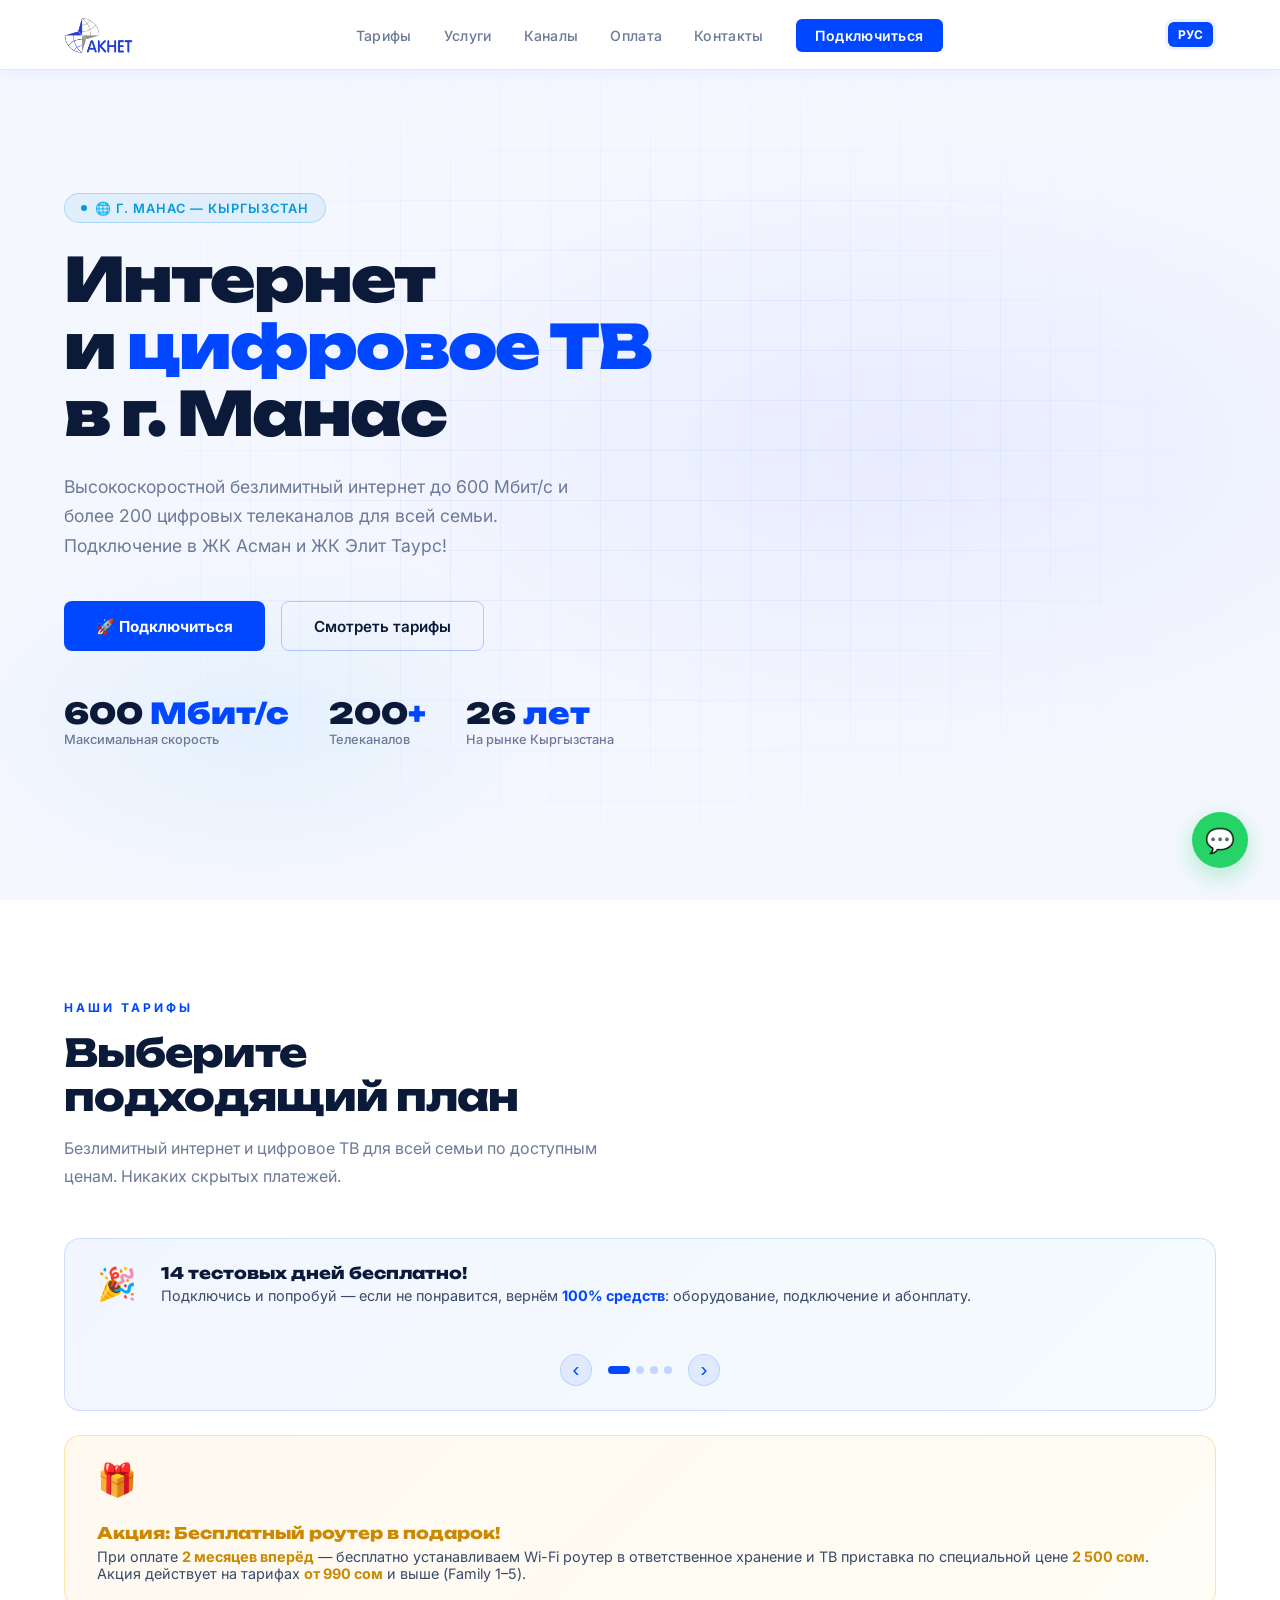
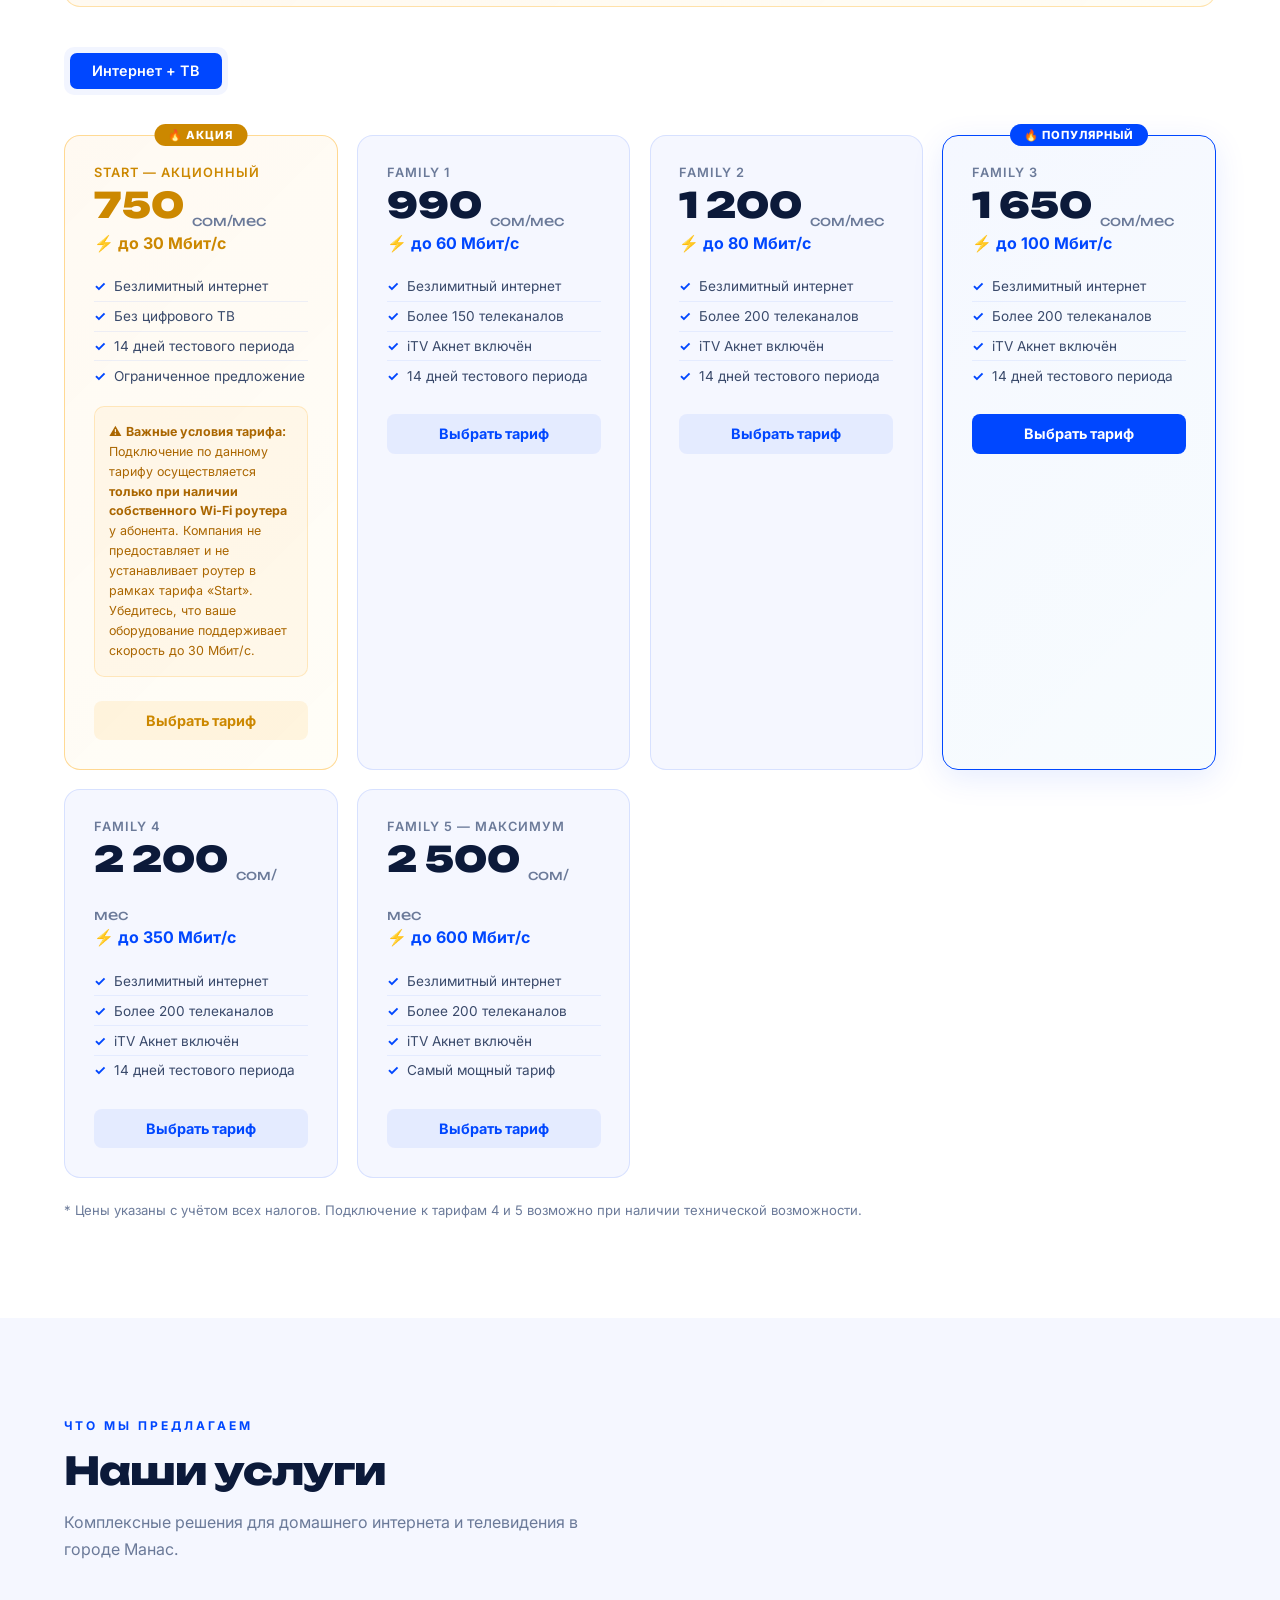
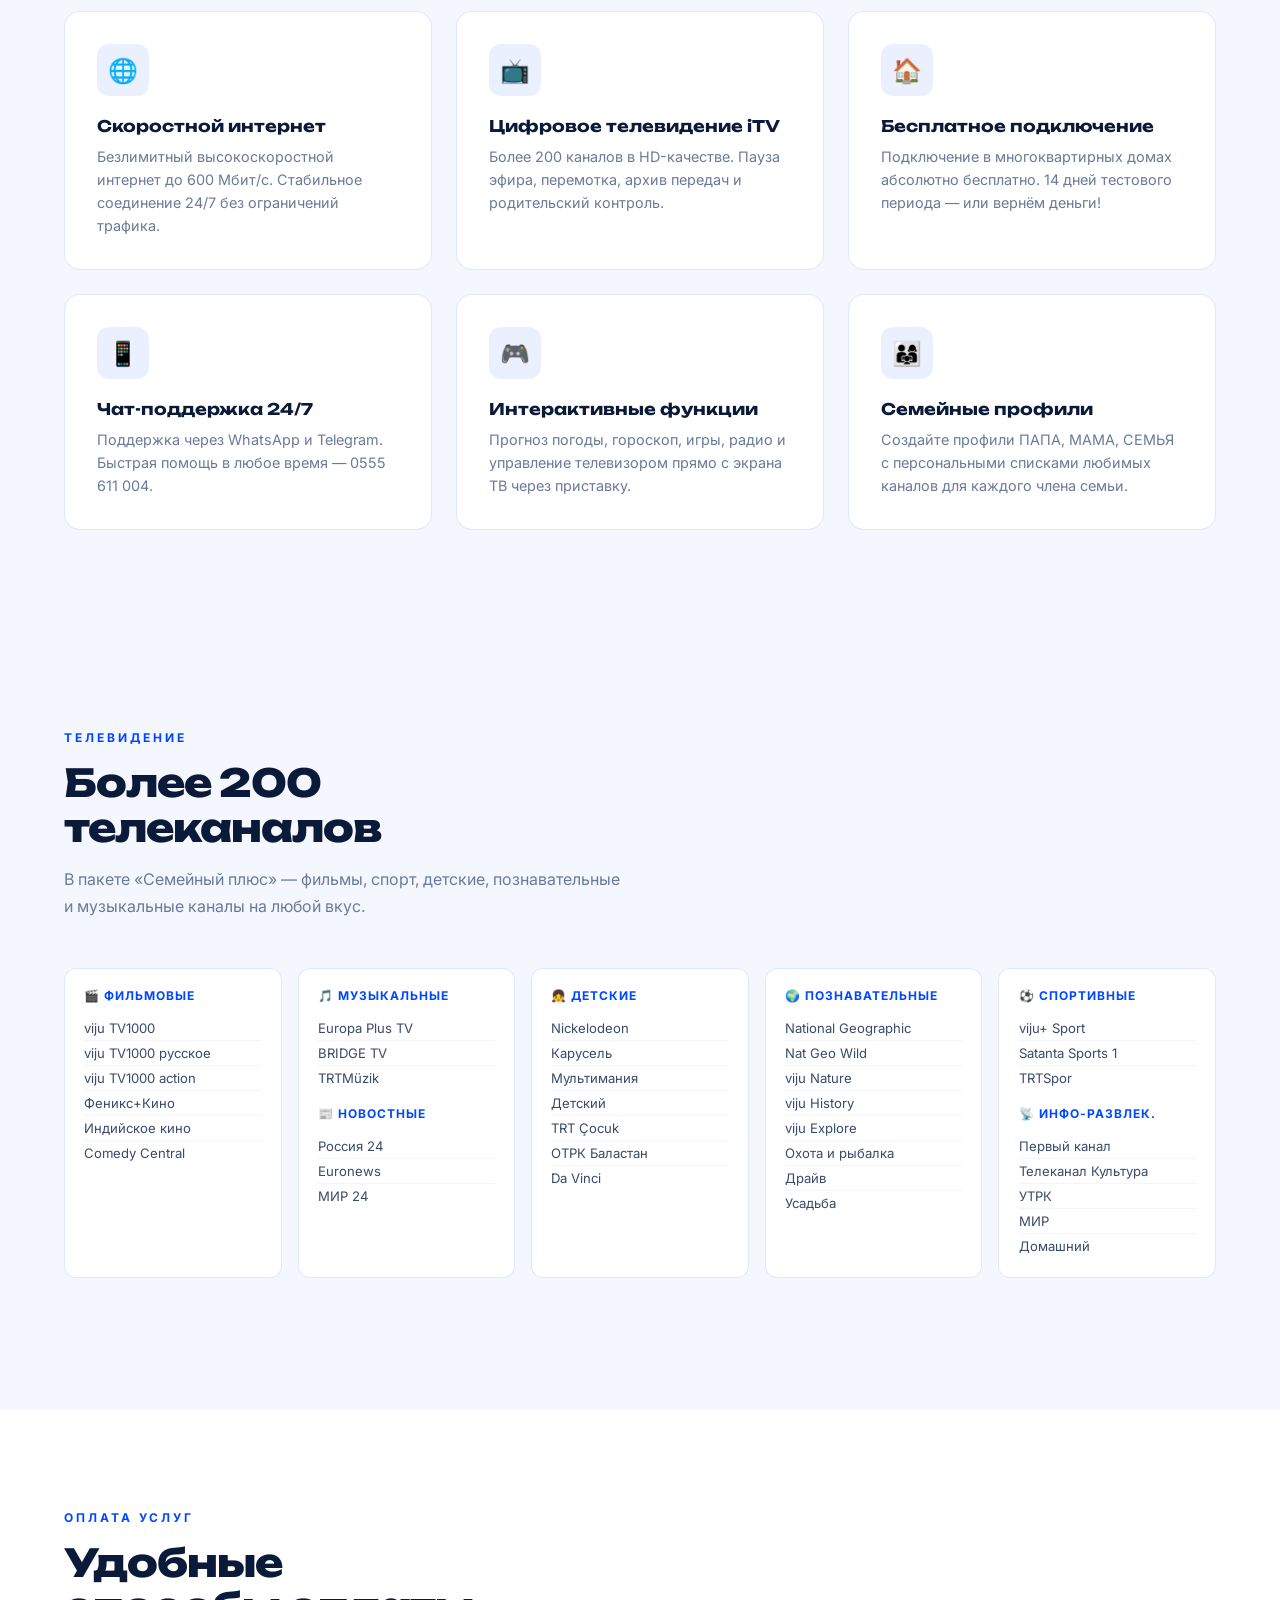
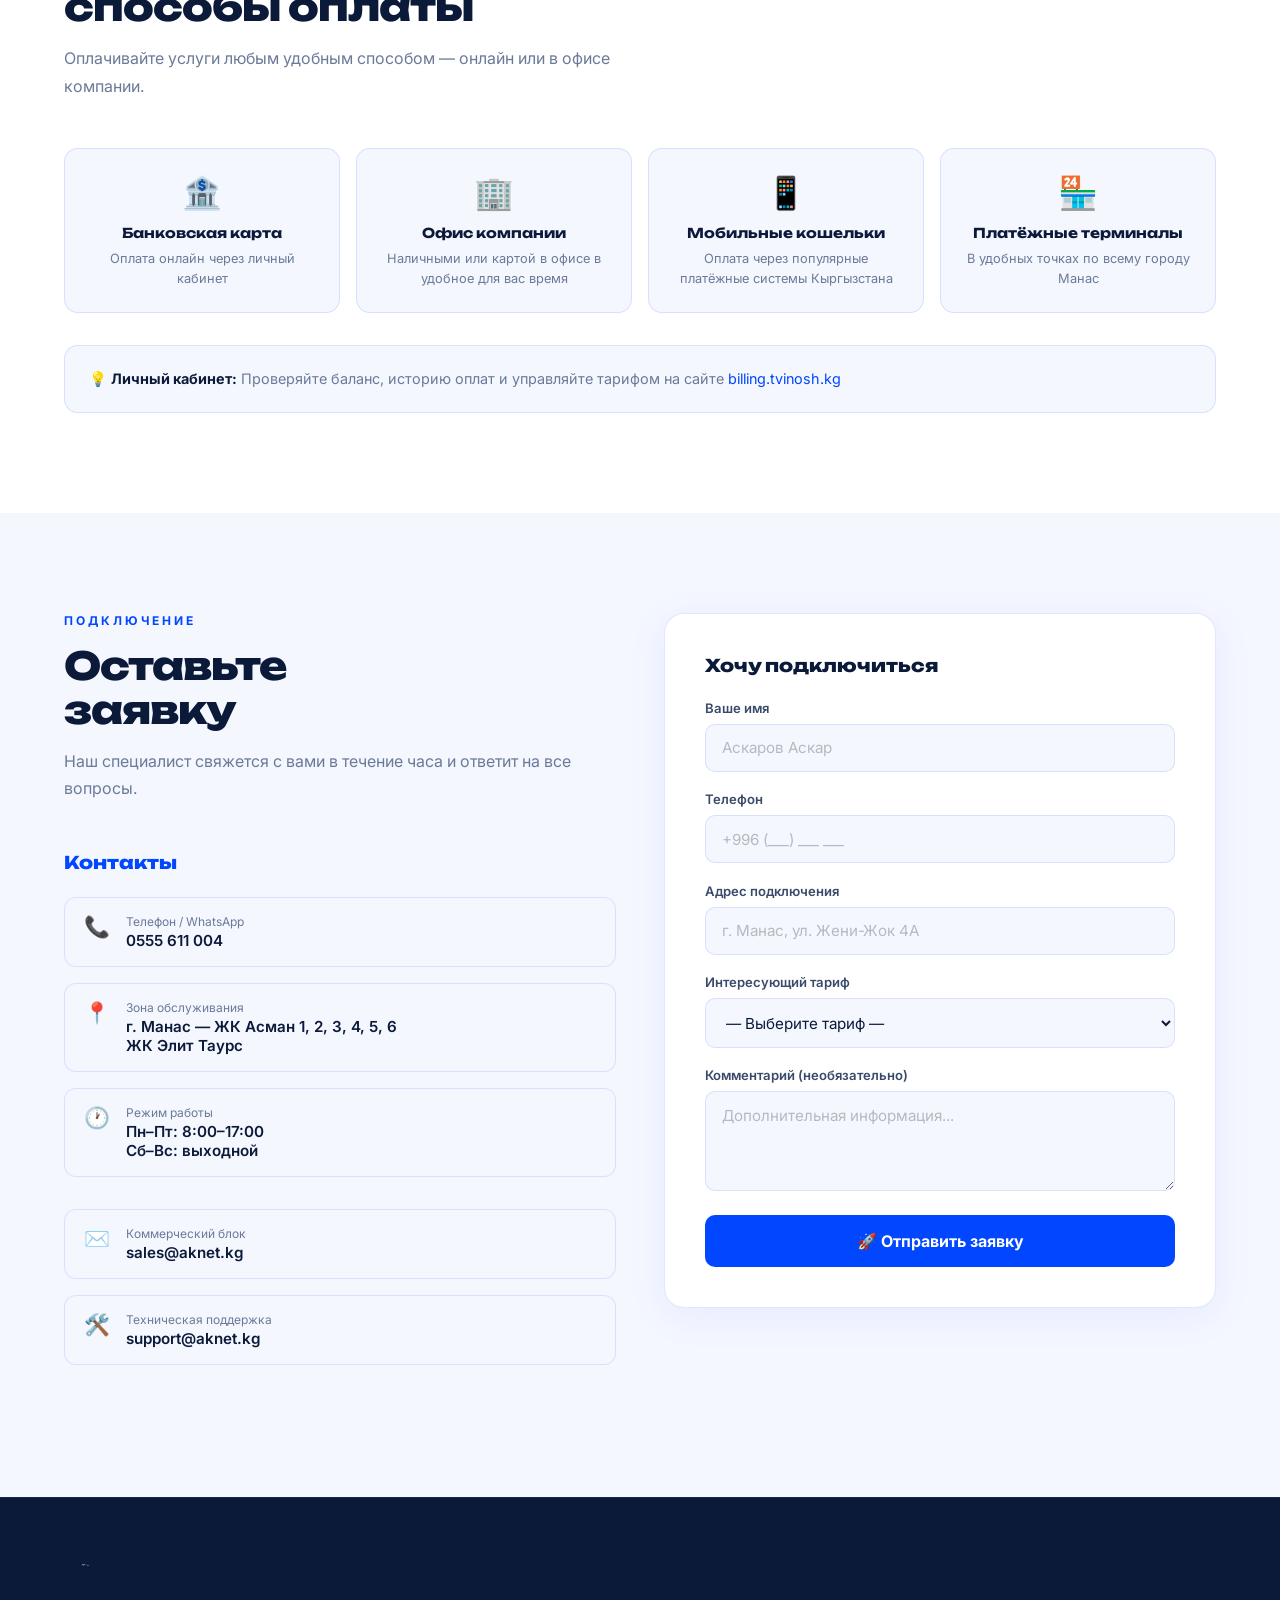
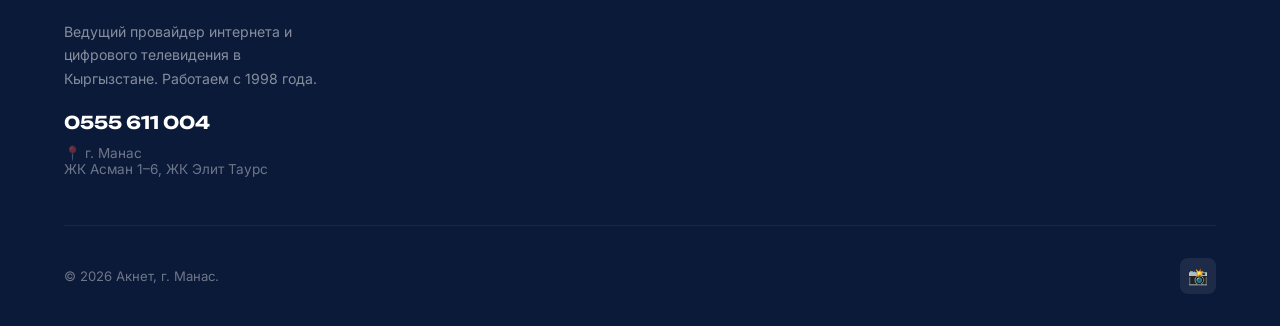
==== commit b462fbc2: "Add files via upload" ====
--- a/index.html
+++ b/index.html
@@ -2,728 +2,1648 @@
 <html lang="ru">
 <head>
 <meta charset="UTF-8">
-<meta name="viewport" content="width=device-width,initial-scale=1">
-<link href="https://fonts.googleapis.com/css2?family=Manrope:wght@400;500;600;700;800&display=swap" rel="stylesheet">
+<meta name="viewport" content="width=device-width, initial-scale=1.0">
+<title>Акнет — г. Манас | Интернет и цифровое ТВ</title>
+<link href="https://fonts.googleapis.com/css2?family=Unbounded:wght@300;400;600;700;900&family=Inter:wght@300;400;500;600&display=swap" rel="stylesheet">
 <style>
-*{margin:0;padding:0;box-sizing:border-box}
-:root{
-  --blue:#0057B8;--bd:#003d82;--bl:#e8f0fb;--sky:#00AEEF;
-  --orange:#F7941D;--tx:#1a1a2e;--mu:#6b7280;--bo:#e5e7eb;
-  --bg:#f8fafc;--wh:#fff;--r:12px;--sh:0 4px 24px rgba(0,87,184,.10)
-}
-body{font-family:'Manrope',sans-serif;background:var(--bg);color:var(--tx);font-size:15px;line-height:1.6}
-
-/* NAV */
-header{background:var(--wh);border-bottom:1.5px solid var(--bo);position:sticky;top:0;z-index:200;box-shadow:0 2px 12px rgba(0,87,184,.07)}
-.hi{max-width:1100px;margin:0 auto;padding:0 20px;display:flex;align-items:center;justify-content:space-between;height:64px}
-.logo{display:flex;align-items:center;gap:8px;text-decoration:none}
-.logo img{height:34px;object-fit:contain}
-.logo-fb{font-size:24px;font-weight:800;color:var(--blue);letter-spacing:-1px;display:none}
-nav{display:flex;gap:4px}
-nav button{border:none;background:none;color:var(--mu);font-weight:600;font-size:13px;padding:7px 12px;border-radius:8px;cursor:pointer;font-family:inherit;transition:all .2s}
-nav button:hover,nav button.active{background:var(--bl);color:var(--blue)}
-.ha{display:flex;align-items:center;gap:10px}
-.ph{background:var(--bl);color:var(--blue);padding:7px 13px;border-radius:8px;font-weight:700;font-size:13px;white-space:nowrap}
-.bo-btn{border:1.5px solid var(--blue);color:var(--blue);background:transparent;padding:7px 16px;border-radius:8px;font-weight:600;font-size:13px;cursor:pointer;transition:all .2s;font-family:inherit}
-.bo-btn:hover{background:var(--blue);color:#fff}
-
-/* PAGES */
-.page{display:none}
-.page.active{display:block}
-
-/* TICKER */
-.ticker{background:var(--blue);color:#fff;padding:9px 0;overflow:hidden}
-.ticker-track{display:flex;gap:48px;animation:tick 22s linear infinite}
-@keyframes tick{0%{transform:translateX(0)}100%{transform:translateX(-50%)}}
-.ti{white-space:nowrap;font-size:13px;font-weight:500;display:flex;align-items:center;gap:8px}
-.td{width:6px;height:6px;border-radius:50%;background:var(--orange);flex-shrink:0}
-
-/* HERO */
-.hero{background:linear-gradient(135deg,#003d82 0%,#0057B8 55%,#00AEEF 100%);color:#fff;padding:64px 20px 72px;position:relative;overflow:hidden}
-.hero::before{content:'';position:absolute;right:-80px;top:-80px;width:380px;height:380px;border-radius:50%;background:rgba(255,255,255,.05)}
-.hero::after{content:'';position:absolute;right:60px;bottom:-100px;width:240px;height:240px;border-radius:50%;background:rgba(0,174,239,.14)}
-.hero-in{max-width:1100px;margin:0 auto;display:grid;grid-template-columns:1fr 1fr;gap:40px;align-items:center;position:relative;z-index:2}
-.hbadge{display:inline-block;background:rgba(247,148,29,.2);border:1px solid rgba(247,148,29,.4);color:#fbbf24;font-size:11px;font-weight:700;padding:4px 13px;border-radius:20px;margin-bottom:16px;letter-spacing:.5px;text-transform:uppercase}
-.hero h1{font-size:38px;font-weight:800;line-height:1.15;margin-bottom:16px}
-.hero h1 span{color:#F7941D}
-.hero p{font-size:16px;opacity:.88;margin-bottom:28px;max-width:420px}
-.hbtns{display:flex;gap:12px;flex-wrap:wrap}
-.btn-p{background:var(--orange);color:#fff;border:none;padding:13px 26px;border-radius:10px;font-weight:700;font-size:14px;cursor:pointer;transition:all .2s;font-family:inherit;box-shadow:0 4px 16px rgba(247,148,29,.3)}
-.btn-p:hover{background:#e67e00;transform:translateY(-1px)}
-.btn-w{background:#fff;color:var(--blue);border:none;padding:13px 26px;border-radius:10px;font-weight:700;font-size:14px;cursor:pointer;transition:all .2s;font-family:inherit}
-.btn-w:hover{background:var(--bl);transform:translateY(-1px)}
-.hcard{background:rgba(255,255,255,.12);backdrop-filter:blur(12px);border:1.5px solid rgba(255,255,255,.25);border-radius:18px;padding:24px;display:flex;flex-direction:column;gap:14px}
-.hstat{display:flex;align-items:center;gap:12px}
-.sico{width:44px;height:44px;border-radius:12px;background:rgba(255,255,255,.15);display:flex;align-items:center;justify-content:center;font-size:20px;flex-shrink:0}
-.sval{font-size:20px;font-weight:800}
-.slbl{font-size:11px;opacity:.75}
-
-/* PROMO BANNER */
-.promo{background:linear-gradient(135deg,#003d82,#0057B8);color:#fff;margin:32px 20px;max-width:1060px;margin-left:auto;margin-right:auto;border-radius:18px;padding:36px 40px;display:grid;grid-template-columns:1fr auto;align-items:center;gap:28px;position:relative;overflow:hidden}
-.promo::after{content:'';position:absolute;right:-40px;bottom:-60px;width:240px;height:240px;border-radius:50%;background:rgba(255,255,255,.07)}
-.promo img{height:110px;object-fit:contain;position:relative;z-index:2;border-radius:10px}
-.pb{background:var(--orange);color:#fff;font-size:11px;font-weight:800;padding:5px 13px;border-radius:20px;display:inline-block;margin-bottom:12px;text-transform:uppercase}
-.promo h2{font-size:24px;font-weight:800;margin-bottom:8px}
-.promo p{font-size:14px;opacity:.85;margin-bottom:20px}
-
-/* SECTION */
-.sec{padding:56px 20px;max-width:1100px;margin:0 auto}
-.slbl2{font-size:11px;font-weight:700;color:var(--sky);letter-spacing:1.5px;text-transform:uppercase;margin-bottom:8px}
-.stitle{font-size:28px;font-weight:800;margin-bottom:32px;line-height:1.2}
-
-/* SERVICES GRID */
-.sg{display:grid;grid-template-columns:repeat(4,1fr);gap:16px}
-.sc{background:var(--wh);border:1.5px solid var(--bo);border-radius:var(--r);padding:24px 18px;text-align:center;transition:all .25s;cursor:pointer;text-decoration:none;color:var(--tx);display:block}
-.sc:hover{border-color:var(--blue);box-shadow:var(--sh);transform:translateY(-3px)}
-.sc-img{width:100%;height:70px;object-fit:contain;margin-bottom:10px}
-.sc-ico{width:52px;height:52px;border-radius:14px;background:var(--bl);display:flex;align-items:center;justify-content:center;margin:0 auto 14px;font-size:24px;display:none}
-.sc h3{font-size:14px;font-weight:700;margin-bottom:6px}
-.sc p{font-size:12px;color:var(--mu)}
-
-/* TARIFFS */
-.tsec{background:linear-gradient(135deg,#f0f7ff,#e8f0fb);padding:56px 20px}
-.tin{max-width:1100px;margin:0 auto}
-.tg{display:grid;grid-template-columns:repeat(3,1fr);gap:20px;margin-top:32px}
-.tc{background:var(--wh);border:1.5px solid var(--bo);border-radius:16px;padding:28px 24px;transition:all .25s;position:relative;overflow:hidden}
-.tc.pop{border-color:var(--blue);box-shadow:0 8px 32px rgba(0,87,184,.15)}
-.popb{position:absolute;top:0;right:0;background:var(--blue);color:#fff;font-size:11px;font-weight:700;padding:6px 14px;border-radius:0 16px 0 12px}
-.tn{font-size:12px;font-weight:700;color:var(--mu);text-transform:uppercase;letter-spacing:1px;margin-bottom:8px}
-.tp{font-size:36px;font-weight:800;color:var(--blue);margin-bottom:4px}
-.tp span{font-size:16px;font-weight:500;color:var(--mu)}
-.ts2{font-size:26px;font-weight:800;margin:14px 0 6px}
-.tsl{font-size:12px;color:var(--mu);margin-bottom:18px}
-.tf{list-style:none;margin-bottom:24px}
-.tf li{display:flex;align-items:center;gap:7px;font-size:13px;padding:6px 0;border-bottom:1px solid var(--bo)}
-.tf li:last-child{border-bottom:none}
-.ck{color:#22c55e;font-weight:700;font-size:15px}
-.btt{width:100%;padding:12px;border-radius:10px;font-weight:700;font-size:14px;cursor:pointer;font-family:inherit;border:none;transition:all .2s}
-.btp{background:var(--blue);color:#fff}
-.btp:hover{background:var(--bd)}
-.bto{background:transparent;border:1.5px solid var(--bo);color:var(--tx)}
-.bto:hover{border-color:var(--blue);color:var(--blue)}
-
-/* TARIFF TABLE */
-.ttable{width:100%;border-collapse:collapse;margin-top:20px;font-size:13px}
-.ttable th{background:var(--blue);color:#fff;padding:10px 14px;text-align:left;font-weight:600}
-.ttable td{padding:10px 14px;border-bottom:1px solid var(--bo)}
-.ttable tr:hover td{background:#f0f7ff}
-.ttable tr:last-child td{border-bottom:none}
-.spd{font-weight:800;color:var(--blue);font-size:15px}
-.price-tag{font-weight:800;color:var(--tx)}
-
-/* NEWS */
-.ng{display:grid;grid-template-columns:repeat(3,1fr);gap:20px}
-.nc{background:var(--wh);border:1.5px solid var(--bo);border-radius:var(--r);overflow:hidden;transition:all .25s;cursor:pointer}
-.nc:hover{box-shadow:var(--sh);transform:translateY(-2px)}
-.nc-img{height:140px;background:linear-gradient(135deg,var(--bl),var(--blue));display:flex;align-items:center;justify-content:center;font-size:38px;overflow:hidden}
-.nc-img img{width:100%;height:100%;object-fit:cover}
-.nc-body{padding:18px}
-.ndate{font-size:11px;color:var(--mu);margin-bottom:6px}
-.nc h3{font-size:14px;font-weight:700;margin-bottom:6px;line-height:1.4}
-.nc p{font-size:12px;color:var(--mu)}
-
-/* CONTACTS */
-.csec{background:var(--tx);color:#fff;padding:56px 20px}
-.cin{max-width:1100px;margin:0 auto;display:grid;grid-template-columns:2fr 1fr 1fr 1fr;gap:36px}
-.cbrand p{font-size:13px;opacity:.6;margin-bottom:18px}
-.soc{display:flex;gap:8px}
-.sb{width:34px;height:34px;border-radius:8px;background:rgba(255,255,255,.1);display:flex;align-items:center;justify-content:center;font-size:15px;cursor:pointer;transition:all .2s}
-.sb:hover{background:var(--blue)}
-.cc h4{font-size:12px;font-weight:700;margin-bottom:14px;opacity:.45;letter-spacing:1px;text-transform:uppercase}
-.cc a,.cc p{display:block;color:rgba(255,255,255,.72);text-decoration:none;font-size:13px;margin-bottom:8px;transition:color .2s}
-.cc a:hover{color:#fff}
-.manas-highlight{background:rgba(247,148,29,.15);border:1px solid rgba(247,148,29,.35);border-radius:10px;padding:12px 14px;margin-bottom:14px}
-.manas-highlight .city{font-size:14px;font-weight:800;color:var(--orange);margin-bottom:4px}
-.manas-highlight a{color:rgba(255,255,255,.9)!important;font-weight:600;font-size:14px!important;margin-bottom:4px!important}
-.fbar{border-top:1px solid rgba(255,255,255,.1);margin-top:40px;padding-top:20px;display:flex;justify-content:space-between;align-items:center;opacity:.45;font-size:12px;max-width:1100px;margin-left:auto;margin-right:auto}
-
-/* BALANCE */
-.bwid{background:var(--wh);border:1.5px solid var(--bo);border-radius:14px;padding:24px;margin-bottom:20px}
-.bwid h3{font-size:15px;font-weight:700;margin-bottom:12px}
-.ig{display:flex;gap:10px}
-.ig input{flex:1;padding:10px 14px;border:1.5px solid var(--bo);border-radius:8px;font-family:inherit;font-size:14px;outline:none;transition:border-color .2s}
-.ig input:focus{border-color:var(--blue)}
-.ig button{background:var(--blue);color:#fff;border:none;padding:10px 18px;border-radius:8px;font-weight:700;cursor:pointer;font-family:inherit}
-
-/* EQUIP */
-.eg{display:grid;grid-template-columns:repeat(3,1fr);gap:20px}
-.ec{background:var(--wh);border:1.5px solid var(--bo);border-radius:var(--r);padding:24px;transition:all .25s}
-.ec:hover{box-shadow:var(--sh);transform:translateY(-2px)}
-.ec h3{font-size:14px;font-weight:700;margin-bottom:8px}
-.ec p{font-size:12px;color:var(--mu);margin-bottom:14px}
-.price-pill{background:var(--bl);color:var(--blue);font-size:13px;font-weight:800;padding:5px 14px;border-radius:20px;display:inline-block}
-
-/* ACCIA PAGE */
-.accia-card{background:var(--wh);border:1.5px solid var(--bo);border-radius:16px;padding:32px;margin-bottom:24px}
-.accia-card h2{font-size:20px;font-weight:800;color:var(--blue);margin-bottom:12px}
-.accia-list{list-style:none;margin:14px 0}
-.accia-list li{display:flex;align-items:flex-start;gap:8px;padding:8px 0;border-bottom:1px solid var(--bo);font-size:14px}
-.accia-list li:last-child{border-bottom:none}
-.step{width:24px;height:24px;border-radius:50%;background:var(--blue);color:#fff;font-size:12px;font-weight:700;display:flex;align-items:center;justify-content:center;flex-shrink:0;margin-top:1px}
-
-/* MANAS SPECIAL */
-.manas-banner{background:linear-gradient(135deg,#F7941D,#e67e00);color:#fff;border-radius:16px;padding:28px 32px;margin-bottom:32px;position:relative;overflow:hidden}
-.manas-banner::after{content:'🏔';position:absolute;right:20px;bottom:-10px;font-size:80px;opacity:.2}
-.manas-banner h2{font-size:22px;font-weight:800;margin-bottom:8px}
-.manas-banner p{font-size:14px;opacity:.9;margin-bottom:16px}
-.manas-banner .phone-big{font-size:22px;font-weight:800;background:rgba(255,255,255,.2);display:inline-block;padding:8px 20px;border-radius:10px}
-
-@media(max-width:768px){
-  .hero-in,.tg,.cin{grid-template-columns:1fr}
-  .sg,.ng,.eg{grid-template-columns:repeat(2,1fr)}
-  nav button{font-size:11px;padding:6px 8px}
-  .promo{grid-template-columns:1fr}
-}
+  :root {
+    --blue: #0047FF;
+    --blue-dark: #0030CC;
+    --blue-light: #4C85FF;
+    --cyan: #0099DD;
+    --dark: #0C1A3A;
+    --gray: #6B7A99;
+    --light: #EEF2FF;
+    --white: #FFFFFF;
+    --bg: #F5F7FF;
+    --bg2: #FFFFFF;
+    --bg3: #EEF2FF;
+    --border: rgba(0,71,255,0.12);
+    --text: #0C1A3A;
+    --text2: #3A4A6B;
+  }
+
+  * { margin: 0; padding: 0; box-sizing: border-box; }
+  html { scroll-behavior: smooth; }
+
+  body {
+    font-family: 'Inter', sans-serif;
+    background: var(--bg);
+    color: var(--text);
+    overflow-x: hidden;
+  }
+
+  .lang-switcher {
+    display: flex;
+    background: rgba(0,71,255,0.07);
+    border-radius: 8px;
+    padding: 3px;
+    gap: 2px;
+  }
+
+  .lang-btn {
+    background: transparent;
+    border: none;
+    color: var(--gray);
+    font-size: 0.75rem;
+    font-weight: 700;
+    padding: 0.3rem 0.6rem;
+    border-radius: 6px;
+    cursor: pointer;
+    font-family: 'Inter', sans-serif;
+    letter-spacing: 0.5px;
+    transition: all 0.2s;
+  }
+
+  .lang-btn.active {
+    background: var(--blue);
+    color: var(--white);
+  }
+
+  .lang-btn:hover:not(.active) { color: var(--blue); }
+
+  /* NAV */
+  nav {
+    position: fixed;
+    top: 0; left: 0; right: 0;
+    z-index: 1000;
+    padding: 0 5%;
+    height: 70px;
+    display: flex;
+    align-items: center;
+    justify-content: space-between;
+    background: rgba(255,255,255,0.92);
+    backdrop-filter: blur(20px);
+    border-bottom: 1px solid var(--border);
+    box-shadow: 0 2px 20px rgba(0,71,255,0.06);
+    transition: all 0.3s;
+  }
+
+  .logo {
+    text-decoration: none;
+    display: flex;
+    align-items: center;
+  }
+
+  .nav-links {
+    display: flex;
+    gap: 2rem;
+    list-style: none;
+  }
+
+  .nav-links a {
+    color: var(--gray);
+    text-decoration: none;
+    font-size: 0.88rem;
+    font-weight: 500;
+    transition: color 0.2s;
+    letter-spacing: 0.3px;
+  }
+
+  .nav-links a:hover { color: var(--blue); }
+
+  .nav-cta {
+    background: var(--blue) !important;
+    color: var(--white) !important;
+    padding: 0.5rem 1.2rem;
+    border-radius: 6px;
+    font-weight: 600 !important;
+    transition: background 0.2s !important;
+  }
+
+  .nav-cta:hover { background: var(--blue-dark) !important; color: var(--white) !important; }
+
+  .burger {
+    display: none;
+    flex-direction: column;
+    gap: 5px;
+    cursor: pointer;
+    padding: 5px;
+  }
+
+  .burger span {
+    display: block;
+    width: 24px;
+    height: 2px;
+    background: var(--text);
+    border-radius: 2px;
+    transition: all 0.3s;
+  }
+
+  .mobile-menu {
+    display: none;
+    position: fixed;
+    top: 70px; left: 0; right: 0;
+    background: var(--white);
+    padding: 1.5rem 5%;
+    border-bottom: 1px solid var(--border);
+    box-shadow: 0 8px 30px rgba(0,71,255,0.08);
+    z-index: 999;
+    flex-direction: column;
+    gap: 1rem;
+  }
+
+  .mobile-menu.active { display: flex; }
+
+  .mobile-menu a {
+    color: var(--text);
+    text-decoration: none;
+    font-size: 1rem;
+    font-weight: 500;
+    padding: 0.5rem 0;
+    border-bottom: 1px solid rgba(0,71,255,0.08);
+  }
+
+  /* HERO */
+  .hero {
+    min-height: 100vh;
+    display: flex;
+    align-items: center;
+    padding: 120px 5% 80px;
+    position: relative;
+    overflow: hidden;
+  }
+
+  .hero-bg {
+    position: absolute;
+    inset: 0;
+    background:
+      radial-gradient(ellipse 80% 60% at 70% 50%, rgba(0,71,255,0.06) 0%, transparent 60%),
+      radial-gradient(ellipse 50% 40% at 20% 80%, rgba(0,153,221,0.07) 0%, transparent 50%),
+      var(--bg);
+  }
+
+  .hero-grid {
+    position: absolute;
+    inset: 0;
+    background-image:
+      linear-gradient(rgba(0,71,255,0.05) 1px, transparent 1px),
+      linear-gradient(90deg, rgba(0,71,255,0.05) 1px, transparent 1px);
+    background-size: 50px 50px;
+    mask-image: radial-gradient(ellipse at center, black 30%, transparent 70%);
+  }
+
+  .hero-content {
+    position: relative;
+    max-width: 700px;
+  }
+
+  .hero-badge {
+    display: inline-flex;
+    align-items: center;
+    gap: 8px;
+    background: rgba(0,153,221,0.08);
+    border: 1px solid rgba(0,153,221,0.25);
+    border-radius: 100px;
+    padding: 0.4rem 1rem;
+    font-size: 0.8rem;
+    color: var(--cyan);
+    font-weight: 600;
+    letter-spacing: 1px;
+    text-transform: uppercase;
+    margin-bottom: 1.5rem;
+    animation: fadeUp 0.6s ease both;
+  }
+
+  .hero-badge::before {
+    content: '';
+    width: 6px; height: 6px;
+    border-radius: 50%;
+    background: var(--cyan);
+    animation: pulse 2s infinite;
+  }
+
+  h1 {
+    font-family: 'Unbounded', sans-serif;
+    font-size: clamp(2rem, 5vw, 3.8rem);
+    font-weight: 900;
+    line-height: 1.1;
+    letter-spacing: -2px;
+    margin-bottom: 1.5rem;
+    color: var(--text);
+    animation: fadeUp 0.6s 0.1s ease both;
+  }
+
+  h1 .accent { color: var(--blue); }
+
+  .hero-sub {
+    font-size: 1.1rem;
+    color: var(--gray);
+    line-height: 1.7;
+    max-width: 520px;
+    margin-bottom: 2.5rem;
+    animation: fadeUp 0.6s 0.2s ease both;
+  }
+
+  .hero-actions {
+    display: flex;
+    gap: 1rem;
+    flex-wrap: wrap;
+    animation: fadeUp 0.6s 0.3s ease both;
+  }
+
+  .btn-primary {
+    background: var(--blue);
+    color: var(--white);
+    padding: 0.9rem 2rem;
+    border-radius: 8px;
+    font-weight: 700;
+    font-size: 0.95rem;
+    text-decoration: none;
+    display: inline-flex;
+    align-items: center;
+    gap: 8px;
+    transition: all 0.2s;
+    border: none;
+    cursor: pointer;
+  }
+
+  .btn-primary:hover { background: var(--blue-dark); transform: translateY(-2px); box-shadow: 0 12px 30px rgba(0,71,255,0.25); }
+
+  .btn-outline {
+    background: transparent;
+    color: var(--text);
+    padding: 0.9rem 2rem;
+    border-radius: 8px;
+    font-weight: 600;
+    font-size: 0.95rem;
+    text-decoration: none;
+    display: inline-flex;
+    align-items: center;
+    gap: 8px;
+    border: 1.5px solid rgba(0,71,255,0.25);
+    transition: all 0.2s;
+  }
+
+  .btn-outline:hover { border-color: var(--blue); color: var(--blue); background: rgba(0,71,255,0.04); }
+
+  .hero-stats {
+    display: flex;
+    gap: 2.5rem;
+    margin-top: 3rem;
+    animation: fadeUp 0.6s 0.4s ease both;
+    flex-wrap: wrap;
+  }
+
+  .stat-num {
+    font-family: 'Unbounded', sans-serif;
+    font-size: 1.8rem;
+    font-weight: 900;
+    color: var(--text);
+    line-height: 1;
+  }
+
+  .stat-num span { color: var(--blue); }
+
+  .stat-label {
+    font-size: 0.8rem;
+    color: var(--gray);
+    margin-top: 4px;
+    font-weight: 500;
+  }
+
+  /* SECTIONS */
+  section { padding: 100px 5%; }
+
+  .section-label {
+    font-size: 0.75rem;
+    font-weight: 700;
+    color: var(--blue);
+    letter-spacing: 3px;
+    text-transform: uppercase;
+    margin-bottom: 1rem;
+  }
+
+  h2 {
+    font-family: 'Unbounded', sans-serif;
+    font-size: clamp(1.5rem, 3vw, 2.5rem);
+    font-weight: 800;
+    letter-spacing: -1px;
+    line-height: 1.15;
+    margin-bottom: 1rem;
+    color: var(--text);
+  }
+
+  .section-sub {
+    color: var(--gray);
+    font-size: 1rem;
+    line-height: 1.7;
+    max-width: 560px;
+    margin-bottom: 3rem;
+  }
+
+  /* TARIFFS */
+  #tarify { background: var(--bg2); }
+
+  .tabs {
+    display: flex;
+    gap: 0.5rem;
+    margin-bottom: 2.5rem;
+    background: rgba(0,71,255,0.05);
+    border-radius: 10px;
+    padding: 6px;
+    width: fit-content;
+    flex-wrap: wrap;
+  }
+
+  .tab-btn {
+    padding: 0.6rem 1.4rem;
+    border-radius: 7px;
+    border: none;
+    background: transparent;
+    color: var(--gray);
+    font-size: 0.9rem;
+    font-weight: 600;
+    cursor: pointer;
+    transition: all 0.2s;
+    font-family: 'Inter', sans-serif;
+  }
+
+  .tab-btn.active {
+    background: var(--blue);
+    color: var(--white);
+  }
+
+  .tab-content { display: none; }
+  .tab-content.active { display: block; }
+
+  .tariff-grid {
+    display: grid;
+    grid-template-columns: repeat(auto-fit, minmax(220px, 1fr));
+    gap: 1.2rem;
+  }
+
+  .tariff-card {
+    background: var(--bg);
+    border: 1.5px solid var(--border);
+    border-radius: 16px;
+    padding: 1.8rem;
+    position: relative;
+    transition: all 0.3s;
+    cursor: pointer;
+  }
+
+  .tariff-card:hover {
+    border-color: var(--blue);
+    transform: translateY(-4px);
+    box-shadow: 0 20px 40px rgba(0,71,255,0.1);
+  }
+
+  .tariff-card.popular {
+    border-color: var(--blue);
+    background: linear-gradient(135deg, rgba(0,71,255,0.04), rgba(0,153,221,0.03));
+    box-shadow: 0 8px 32px rgba(0,71,255,0.1);
+  }
+
+  .popular-badge {
+    position: absolute;
+    top: -12px; left: 50%;
+    transform: translateX(-50%);
+    background: var(--blue);
+    color: var(--white);
+    font-size: 0.7rem;
+    font-weight: 800;
+    padding: 4px 14px;
+    border-radius: 100px;
+    letter-spacing: 1px;
+    white-space: nowrap;
+  }
+
+  .tariff-plan { font-size: 0.8rem; color: var(--gray); font-weight: 600; margin-bottom: 0.5rem; text-transform: uppercase; letter-spacing: 1px; }
+
+  .tariff-price {
+    font-family: 'Unbounded', sans-serif;
+    font-size: 2.2rem;
+    font-weight: 900;
+    color: var(--text);
+    line-height: 1;
+    margin-bottom: 0.3rem;
+  }
+
+  .tariff-price sub { font-size: 0.9rem; font-weight: 400; color: var(--gray); }
+
+  .tariff-speed {
+    font-size: 1rem;
+    color: var(--blue);
+    font-weight: 700;
+    margin-bottom: 1.2rem;
+    display: flex;
+    align-items: center;
+    gap: 6px;
+  }
+
+  .tariff-features { list-style: none; }
+
+  .tariff-features li {
+    font-size: 0.85rem;
+    color: var(--text2);
+    padding: 0.4rem 0;
+    border-bottom: 1px solid rgba(0,71,255,0.07);
+    display: flex;
+    align-items: center;
+    gap: 8px;
+  }
+
+  .tariff-features li::before {
+    content: '✓';
+    color: var(--blue);
+    font-weight: 700;
+    font-size: 0.85rem;
+  }
+
+  .tariff-features li:last-child { border-bottom: none; }
+
+  .tariff-action {
+    margin-top: 1.5rem;
+    width: 100%;
+    text-align: center;
+    background: rgba(0,71,255,0.07);
+    color: var(--blue);
+    padding: 0.7rem;
+    border-radius: 8px;
+    font-weight: 700;
+    font-size: 0.9rem;
+    border: none;
+    cursor: pointer;
+    transition: all 0.2s;
+    font-family: 'Inter', sans-serif;
+  }
+
+  .tariff-action:hover { background: var(--blue); color: var(--white); }
+
+  .tariff-card.popular .tariff-action { background: var(--blue); color: var(--white); }
+  .tariff-card.popular .tariff-action:hover { background: var(--blue-dark); }
+
+  /* PROMO SLIDER */
+  .promo-slider {
+    position: relative;
+    background: linear-gradient(135deg, rgba(0,71,255,0.05), rgba(0,153,221,0.04));
+    border: 1.5px solid rgba(0,71,255,0.15);
+    border-radius: 16px;
+    padding: 1.5rem 2rem;
+    margin-bottom: 1.5rem;
+    overflow: hidden;
+  }
+
+  .promo-slides { position: relative; min-height: 72px; }
+
+  .promo-slide {
+    display: none;
+    align-items: center;
+    gap: 1.5rem;
+    animation: slideIn 0.4s ease;
+  }
+
+  .promo-slide.active { display: flex; }
+
+  @keyframes slideIn {
+    from { opacity: 0; transform: translateX(30px); }
+    to { opacity: 1; transform: translateX(0); }
+  }
+
+  .promo-controls {
+    display: flex;
+    align-items: center;
+    justify-content: center;
+    gap: 1rem;
+    margin-top: 1.2rem;
+  }
+
+  .promo-prev, .promo-next {
+    background: rgba(0,71,255,0.08);
+    border: 1px solid rgba(0,71,255,0.15);
+    color: var(--blue);
+    width: 32px; height: 32px;
+    border-radius: 50%;
+    font-size: 1.3rem;
+    line-height: 1;
+    cursor: pointer;
+    transition: all 0.2s;
+    display: flex; align-items: center; justify-content: center;
+  }
+
+  .promo-prev:hover, .promo-next:hover { background: var(--blue); color: var(--white); border-color: var(--blue); }
+
+  .promo-dots { display: flex; gap: 6px; }
+
+  .promo-dot {
+    width: 8px; height: 8px;
+    border-radius: 50%;
+    background: rgba(0,71,255,0.2);
+    cursor: pointer;
+    transition: all 0.2s;
+    border: none;
+  }
+
+  .promo-dot.active { background: var(--blue); width: 22px; border-radius: 4px; }
+
+  .promo-banner {
+    border-radius: 16px;
+    padding: 1.5rem 2rem;
+    display: flex;
+    align-items: center;
+    gap: 1.5rem;
+    margin-bottom: 2.5rem;
+    flex-wrap: wrap;
+  }
+
+  .promo-icon { font-size: 2rem; }
+
+  .promo-text h3 { font-family: 'Unbounded', sans-serif; font-size: 1rem; font-weight: 800; margin-bottom: 0.3rem; }
+  .promo-text p { font-size: 0.9rem; color: var(--text2); }
+  .promo-text strong { color: var(--blue); }
+
+  /* SERVICES */
+  .services-grid {
+    display: grid;
+    grid-template-columns: repeat(auto-fit, minmax(280px, 1fr));
+    gap: 1.5rem;
+  }
+
+  .service-card {
+    background: var(--bg2);
+    border: 1.5px solid var(--border);
+    border-radius: 16px;
+    padding: 2rem;
+    transition: all 0.3s;
+  }
+
+  .service-card:hover {
+    border-color: var(--blue);
+    transform: translateY(-4px);
+    box-shadow: 0 12px 30px rgba(0,71,255,0.08);
+  }
+
+  .service-icon {
+    width: 52px; height: 52px;
+    background: rgba(0,71,255,0.08);
+    border-radius: 12px;
+    display: flex;
+    align-items: center;
+    justify-content: center;
+    font-size: 1.5rem;
+    margin-bottom: 1.2rem;
+  }
+
+  .service-card h3 {
+    font-family: 'Unbounded', sans-serif;
+    font-size: 1rem;
+    font-weight: 700;
+    margin-bottom: 0.6rem;
+    color: var(--text);
+  }
+
+  .service-card p { font-size: 0.9rem; color: var(--gray); line-height: 1.6; }
+
+  /* CHANNELS */
+  #kanaly { background: var(--bg); }
+
+  .channels-grid {
+    display: grid;
+    grid-template-columns: repeat(auto-fill, minmax(200px, 1fr));
+    gap: 1rem;
+    margin-bottom: 2rem;
+  }
+
+  .channel-group {
+    background: var(--bg2);
+    border: 1.5px solid var(--border);
+    border-radius: 12px;
+    padding: 1.2rem;
+  }
+
+  .channel-group-title {
+    font-size: 0.75rem;
+    font-weight: 700;
+    color: var(--blue);
+    text-transform: uppercase;
+    letter-spacing: 1px;
+    margin-bottom: 0.8rem;
+    display: flex;
+    align-items: center;
+    gap: 6px;
+  }
+
+  .channel-list { list-style: none; }
+
+  .channel-list li {
+    font-size: 0.82rem;
+    color: var(--text2);
+    padding: 0.25rem 0;
+    border-bottom: 1px solid rgba(0,71,255,0.05);
+  }
+
+  .channel-list li:last-child { border-bottom: none; }
+
+  /* CONNECT */
+  .connect-grid {
+    display: grid;
+    grid-template-columns: 1fr 1fr;
+    gap: 3rem;
+    align-items: start;
+  }
+
+  .connect-info h3 {
+    font-family: 'Unbounded', sans-serif;
+    font-size: 1.1rem;
+    font-weight: 800;
+    margin-bottom: 1.5rem;
+    color: var(--blue);
+  }
+
+  .info-block {
+    display: flex;
+    flex-direction: column;
+    gap: 1rem;
+    margin-bottom: 2rem;
+  }
+
+  .info-item {
+    display: flex;
+    align-items: flex-start;
+    gap: 1rem;
+    padding: 1rem 1.2rem;
+    background: var(--bg);
+    border-radius: 12px;
+    border: 1.5px solid var(--border);
+  }
+
+  .info-icon { font-size: 1.3rem; flex-shrink: 0; }
+  .info-label { font-size: 0.75rem; color: var(--gray); margin-bottom: 2px; }
+  .info-value { font-size: 0.95rem; font-weight: 600; color: var(--text); }
+
+  /* FORM */
+  .form-card {
+    background: var(--bg2);
+    border: 1.5px solid var(--border);
+    border-radius: 20px;
+    padding: 2.5rem;
+    box-shadow: 0 8px 40px rgba(0,71,255,0.07);
+  }
+
+  .form-card h3 {
+    font-family: 'Unbounded', sans-serif;
+    font-size: 1.1rem;
+    font-weight: 800;
+    margin-bottom: 1.5rem;
+    color: var(--text);
+  }
+
+  .form-group { margin-bottom: 1.2rem; }
+
+  .form-group label {
+    display: block;
+    font-size: 0.82rem;
+    font-weight: 600;
+    color: var(--text2);
+    margin-bottom: 0.5rem;
+  }
+
+  .form-group input,
+  .form-group select,
+  .form-group textarea {
+    width: 100%;
+    background: var(--bg);
+    border: 1.5px solid var(--border);
+    border-radius: 10px;
+    padding: 0.85rem 1rem;
+    color: var(--text);
+    font-size: 0.95rem;
+    font-family: 'Inter', sans-serif;
+    transition: border-color 0.2s;
+    outline: none;
+  }
+
+  .form-group input::placeholder,
+  .form-group textarea::placeholder { color: rgba(0,0,0,0.25); }
+
+  .form-group input:focus,
+  .form-group select:focus,
+  .form-group textarea:focus { border-color: var(--blue); background: var(--white); }
+
+  .form-group select option { background: var(--white); color: var(--text); }
+  .form-group textarea { resize: vertical; min-height: 100px; }
+
+  .form-submit {
+    width: 100%;
+    padding: 1rem;
+    background: var(--blue);
+    color: var(--white);
+    border: none;
+    border-radius: 10px;
+    font-size: 1rem;
+    font-weight: 700;
+    cursor: pointer;
+    transition: all 0.2s;
+    font-family: 'Inter', sans-serif;
+  }
+
+  .form-submit:hover { background: var(--blue-dark); transform: translateY(-2px); box-shadow: 0 10px 25px rgba(0,71,255,0.25); }
+
+  .form-success {
+    display: none;
+    text-align: center;
+    padding: 2rem;
+    background: rgba(0,71,255,0.05);
+    border-radius: 12px;
+    border: 1.5px solid rgba(0,71,255,0.2);
+    color: var(--blue);
+    font-weight: 600;
+  }
+
+  /* PAYMENT */
+  #oplata { background: var(--bg2); }
+
+  .payment-grid {
+    display: grid;
+    grid-template-columns: repeat(auto-fit, minmax(200px, 1fr));
+    gap: 1rem;
+  }
+
+  .payment-card {
+    background: var(--bg);
+    border: 1.5px solid var(--border);
+    border-radius: 14px;
+    padding: 1.5rem;
+    text-align: center;
+    transition: all 0.2s;
+  }
+
+  .payment-card:hover { border-color: var(--blue); transform: translateY(-3px); box-shadow: 0 8px 24px rgba(0,71,255,0.08); }
+
+  .payment-icon { font-size: 2rem; margin-bottom: 0.8rem; }
+
+  .payment-card h4 {
+    font-family: 'Unbounded', sans-serif;
+    font-size: 0.85rem;
+    font-weight: 700;
+    margin-bottom: 0.5rem;
+    color: var(--text);
+  }
+
+  .payment-card p { font-size: 0.8rem; color: var(--gray); line-height: 1.5; }
+
+  /* FOOTER */
+  footer {
+    background: var(--dark);
+    border-top: 1px solid rgba(255,255,255,0.06);
+    padding: 4rem 5% 2rem;
+  }
+
+  footer * { color: inherit; }
+
+  .footer-grid {
+    display: grid;
+    grid-template-columns: 1fr;
+    gap: 3rem;
+    margin-bottom: 3rem;
+  }
+
+  .footer-brand .logo { display: inline-block; margin-bottom: 1rem; }
+
+  .footer-brand p { font-size: 0.88rem; color: rgba(255,255,255,0.5); line-height: 1.7; max-width: 260px; }
+
+  .footer-phones {
+    margin-top: 1.2rem;
+    display: flex;
+    flex-direction: column;
+    gap: 0.4rem;
+  }
+
+  .footer-phones a {
+    color: var(--white) !important;
+    text-decoration: none;
+    font-size: 1.1rem;
+    font-weight: 700;
+    font-family: 'Unbounded', sans-serif;
+    transition: color 0.2s;
+  }
+
+  .footer-phones a:hover { color: rgba(0,153,221,1) !important; }
+
+  .footer-col h4 {
+    font-family: 'Unbounded', sans-serif;
+    font-size: 0.8rem;
+    font-weight: 700;
+    color: var(--white);
+    margin-bottom: 1.2rem;
+    text-transform: uppercase;
+    letter-spacing: 1px;
+  }
+
+  .footer-col ul { list-style: none; }
+  .footer-col li { margin-bottom: 0.6rem; }
+  .footer-col a { color: rgba(255,255,255,0.5); text-decoration: none; font-size: 0.88rem; transition: color 0.2s; }
+  .footer-col a:hover { color: var(--white); }
+
+  .footer-bottom {
+    border-top: 1px solid rgba(255,255,255,0.06);
+    padding-top: 2rem;
+    display: flex;
+    justify-content: space-between;
+    align-items: center;
+    flex-wrap: wrap;
+    gap: 1rem;
+  }
+
+  .footer-bottom p { font-size: 0.82rem; color: rgba(255,255,255,0.4); }
+
+  .social-links { display: flex; gap: 0.8rem; }
+
+  .social-links a {
+    width: 36px; height: 36px;
+    background: rgba(255,255,255,0.07);
+    border-radius: 8px;
+    display: flex;
+    align-items: center;
+    justify-content: center;
+    text-decoration: none;
+    font-size: 1rem;
+    transition: all 0.2s;
+  }
+
+  .social-links a:hover { background: var(--blue); }
+
+  /* FLOATING WHATSAPP */
+  .float-wa {
+    position: fixed;
+    bottom: 2rem;
+    right: 2rem;
+    z-index: 999;
+    width: 56px; height: 56px;
+    background: #25D366;
+    border-radius: 50%;
+    display: flex;
+    align-items: center;
+    justify-content: center;
+    font-size: 1.5rem;
+    box-shadow: 0 8px 25px rgba(37,211,102,0.35);
+    text-decoration: none;
+    animation: bounce 3s infinite;
+    transition: transform 0.2s;
+  }
+
+  .float-wa:hover { transform: scale(1.1); }
+
+  /* ANIMATIONS */
+  @keyframes fadeUp {
+    from { opacity: 0; transform: translateY(20px); }
+    to { opacity: 1; transform: translateY(0); }
+  }
+
+  @keyframes pulse {
+    0%, 100% { opacity: 1; }
+    50% { opacity: 0.3; }
+  }
+
+  @keyframes bounce {
+    0%, 100% { transform: translateY(0); }
+    50% { transform: translateY(-6px); }
+  }
+
+  .reveal {
+    opacity: 0;
+    transform: translateY(30px);
+    transition: all 0.6s ease;
+  }
+
+  .reveal.visible {
+    opacity: 1;
+    transform: translateY(0);
+  }
+
+  /* MOBILE */
+  @media (max-width: 768px) {
+    .nav-links { display: none; }
+    .burger { display: flex; }
+    section { padding: 70px 5%; }
+    .hero { padding: 100px 5% 60px; }
+    .connect-grid { grid-template-columns: 1fr; }
+    .footer-grid { grid-template-columns: 1fr 1fr; }
+    .footer-col:first-child { grid-column: 1 / -1; }
+    .hero-stats { gap: 1.5rem; }
+  }
+
+  @media (max-width: 480px) {
+    .footer-grid { grid-template-columns: 1fr; }
+    .footer-bottom { flex-direction: column; text-align: center; }
+    .tariff-grid { grid-template-columns: 1fr; }
+  }
 </style>
 </head>
 <body>
 
-<header>
-  <div class="hi">
-    <a class="logo" href="#">
-      <img src="https://aknet.kg/ima/header/logo.png?v=64693cce" alt="Акнет" onerror="this.style.display='none';this.nextElementSibling.style.display='block'">
-      <span class="logo-fb">АКНЕТ</span>
-    </a>
-    <nav>
-      <button class="active" onclick="show('home')">Главная</button>
-      <button onclick="show('tariffs')">Тарифы</button>
-      <button onclick="show('tv')">Цифровое ТВ</button>
-      <button onclick="show('business')">Бизнес</button>
-      <button onclick="show('equip')">Оборудование</button>
-      <button onclick="show('akcia')">🌸 Акция</button>
-      <button onclick="show('contacts')">Контакты</button>
-    </nav>
-    <div class="ha">
-      <span class="ph">📞 0555 611 004</span>
-      <button class="bo-btn">Личный кабинет</button>
-    </div>
+<!-- NAV -->
+<nav>
+  <a href="#" class="logo"><img src="image/logo.png" alt="Logo" style="height:38px; width:auto; display:block;"> </a>
+  <ul class="nav-links">
+    <li><a href="#tarify" data-ru="Тарифы" data-ky="Тарифтер">Тарифы</a></li>
+    <li><a href="#uslugi" data-ru="Услуги" data-ky="Кызматтар">Услуги</a></li>
+    <li><a href="#kanaly" data-ru="Каналы" data-ky="Каналдар">Каналы</a></li>
+    <li><a href="#oplata" data-ru="Оплата" data-ky="Төлөм">Оплата</a></li>
+    <li><a href="#kontakty" data-ru="Контакты" data-ky="Байланыш">Контакты</a></li>
+    <li><a href="#podklyuchitsya" class="nav-cta" data-ru="Подключиться" data-ky="Туташуу">Подключиться</a></li>
+  </ul>
+  <div class="lang-switcher">
+    <button class="lang-btn active" onclick="setLang('ru')">РУС</button>
   </div>
-</header>
-
-<!-- HOME -->
-<div id="home" class="page active">
-  <div class="ticker">
-    <div class="ticker-track">
-      <div class="ti"><span class="td"></span>🌸 АКЦИЯ: Весна с АКНЕТ — первый месяц БЕСПЛАТНО! 16 марта — 31 мая 2026</div>
-      <div class="ti"><span class="td"></span>📡 Начинаем строительство сети в Иссык-Кульской области</div>
-      <div class="ti"><span class="td"></span>🏙️ Теперь мы работаем в г. Манас! Менеджер: 0555 611 004</div>
-      <div class="ti"><span class="td"></span>📺 ТВ «Семейный Плюс» — 200+ каналов всего за 465 сом/мес</div>
-      <div class="ti"><span class="td"></span>🌸 АКЦИЯ: Весна с АКНЕТ — первый месяц БЕСПЛАТНО! 16 марта — 31 мая 2026</div>
-      <div class="ti"><span class="td"></span>📡 Начинаем строительство сети в Иссык-Кульской области</div>
-      <div class="ti"><span class="td"></span>🏙️ Теперь мы работаем в г. Манас! Менеджер: 0555 611 004</div>
-      <div class="ti"><span class="td"></span>📺 ТВ «Семейный Плюс» — 200+ каналов всего за 465 сом/мес</div>
-    </div>
+  <div class="burger" onclick="toggleMenu()">
+    <span></span><span></span><span></span>
   </div>
-
-  <section class="hero">
-    <div class="hero-in">
-      <div>
-        <div class="hbadge">🚀 Тарифы 2026</div>
-        <h1>Быстрый интернет<br>и <span>Цифровое ТВ</span><br>в Кыргызстане</h1>
-        <p>Более 20 лет надёжной связи. Интернет до 600 Мбит/с, 200+ каналов iTV. Теперь и в г. Манас!</p>
-        <div class="hbtns">
-          <button class="btn-p" onclick="show('akcia')">🌸 Акция — 1 месяц бесплатно</button>
-          <button class="btn-w" onclick="show('tariffs')">Смотреть тарифы</button>
+</nav>
+
+<div class="mobile-menu" id="mobileMenu">
+  <a href="#tarify" onclick="closeMenu()">Тарифы</a>
+  <a href="#uslugi" onclick="closeMenu()">Услуги</a>
+  <a href="#kanaly" onclick="closeMenu()">Каналы</a>
+  <a href="#oplata" onclick="closeMenu()">Оплата</a>
+  <a href="#kontakty" onclick="closeMenu()">Контакты</a>
+  <a href="#podklyuchitsya" class="btn-primary" id="mob-connect-el" style="justify-content:center" onclick="closeMenu()">Подключиться</a>
+</div>
+
+<!-- HERO -->
+<section class="hero" id="home">
+  <div class="hero-bg"></div>
+  <div class="hero-grid"></div>
+  <div class="hero-content">
+    <div class="hero-badge" id="hero-badge-el">🌐 г. Манас — Кыргызстан</div>
+    <h1 id="hero-title-el">Интернет<br>и <span class="accent">цифровое ТВ</span><br>в г. Манас</h1>
+    <p class="hero-sub" id="hero-sub-el">Высокоскоростной безлимитный интернет до 600 Мбит/с и более 200 цифровых телеканалов для всей семьи. Подключение в ЖК Асман и ЖК Элит Таурс!</p>
+    <div class="hero-actions">
+      <a href="#podklyuchitsya" class="btn-primary" id="hero-btn1-el">🚀 Подключиться</a>
+      <a href="#tarify" class="btn-outline" id="hero-btn2-el">Смотреть тарифы</a>
+    </div>
+    <div class="hero-stats">
+      <div class="stat-item">
+        <div class="stat-num">600<span> Мбит/с</span></div>
+        <div class="stat-label">Максимальная скорость</div>
+      </div>
+      <div class="stat-item">
+        <div class="stat-num">200<span>+</span></div>
+        <div class="stat-label">Телеканалов</div>
+      </div>
+      <div class="stat-item">
+        <div class="stat-num">26<span> лет</span></div>
+        <div class="stat-label">На рынке Кыргызстана</div>
+      </div>
+    </div>
+  </div>
+</section>
+
+<!-- TARIFFS -->
+<section id="tarify">
+  <div class="section-label" id="tariff-label-el">Наши тарифы</div>
+  <h2 id="tariff-title-el">Выберите<br>подходящий план</h2>
+  <p class="section-sub" id="tariff-sub-el">Безлимитный интернет и цифровое ТВ для всей семьи по доступным ценам. Никаких скрытых платежей.</p>
+
+  <!-- PROMO SLIDER -->
+  <div class="promo-slider reveal">
+    <div class="promo-slides">
+      <div class="promo-slide active">
+        <div class="promo-icon">🎉</div>
+        <div class="promo-text">
+          <h3 id="slide1-title">14 тестовых дней бесплатно!</h3>
+          <p id="slide1-desc">Подключись и попробуй — если не понравится, вернём <strong>100% средств</strong>: оборудование, подключение и абонплату.</p>
         </div>
       </div>
-      <div>
-        <div class="hcard">
-          <div class="hstat"><div class="sico">⚡</div><div><div class="sval">600 Мбит/с</div><div class="slbl">Максимальная скорость</div></div></div>
-          <div class="hstat"><div class="sico">📺</div><div><div class="sval">200+ каналов</div><div class="slbl">Цифровое ТВ iTV АКНЕТ</div></div></div>
-          <div class="hstat"><div class="sico">🏙️</div><div><div class="sval">Бишкек, Ош, Манас</div><div class="slbl">и Иссык-Кульская область</div></div></div>
-          <div class="hstat"><div class="sico">🎁</div><div><div class="sval">1 месяц бесплатно</div><div class="slbl">Акция для новых абонентов</div></div></div>
+      <div class="promo-slide">
+        <div class="promo-icon">🏷️</div>
+        <div class="promo-text">
+          <h3 id="slide2-title">Акционный тариф всего 750 сом/мес!</h3>
+          <p id="slide2-desc">Безлимитный интернет со скоростью <strong>до 30 Мбит/с</strong> — самая доступная цена для старта. Ограниченное предложение!</p>
         </div>
       </div>
-    </div>
-  </section>
-
-  <!-- MANAS SPECIAL -->
-  <div style="max-width:1100px;margin:32px auto;padding:0 20px">
-    <div class="manas-banner">
-      <h2>🏔 АКНЕТ пришёл в г. Манас!</h2>
-      <p>Теперь жители Манаса могут подключить быстрый интернет и цифровое ТВ от АКНЕТ.<br>Свяжитесь с нашим менеджером по городу Манас напрямую:</p>
-      <div class="phone-big">📞 0555 611 004</div>
+      <div class="promo-slide">
+        <div class="promo-icon">👨‍👩‍👧</div>
+        <div class="promo-text">
+          <h3 id="slide3-title">Приведи друга — получи месяц бесплатно!</h3>
+          <p id="slide3-desc">Порекомендуй Акнет соседу или другу — после его подключения <strong>следующий месяц</strong> для тебя бесплатно.</p>
+        </div>
+      </div>
+      <div class="promo-slide">
+        <div class="promo-icon">⚡</div>
+        <div class="promo-text">
+          <h3 id="slide4-title">Бесплатное подключение в ЖК!</h3>
+          <p id="slide4-desc">Подключение в <strong>ЖК Асман 1–6</strong> и <strong>ЖК Элит Таурс</strong> абсолютно бесплатно. Оставь заявку — приедем в удобное время.</p>
+        </div>
+      </div>
+    </div>
+    <div class="promo-controls">
+      <button class="promo-prev" onclick="promoSlide(-1)">&#8249;</button>
+      <div class="promo-dots" id="promoDots"></div>
+      <button class="promo-next" onclick="promoSlide(1)">&#8250;</button>
     </div>
   </div>
 
-  <!-- PROMO -->
-  <div style="max-width:1100px;margin:0 auto;padding:0 20px">
-    <div class="promo">
-      <div>
-        <div class="pb">🌸 Акция — Весна 2026</div>
-        <h2>Первый месяц — БЕСПЛАТНО!</h2>
-        <p>С 16 марта по 31 мая 2026 года для новых абонентов. Доступно на тарифы Интернет и Интернет + ТВ. Для жителей квартир и частного сектора по всей сети АКНЕТ.</p>
-        <button class="btn-p" onclick="show('akcia')">Подробнее об акции</button>
-      </div>
-      <img src="files/vesna.png" alt="Весна с АКНЕТ" onerror="this.style.display='none'">
+  <div class="promo-banner reveal" style="border: 1.5px solid rgba(255,165,0,0.3); background: linear-gradient(135deg, rgba(255,150,0,0.06), rgba(255,200,0,0.04));">
+    <div class="promo-icon">🎁</div>
+    <div class="promo-text">
+      <h3 id="golden-title" style="color:#CC8800;">Акция: Бесплатный роутер в подарок!</h3>
+      <p><span id="golden-desc">При оплате <strong style="color:#CC8800;">2 месяцев вперёд</strong> — бесплатно устанавливаем Wi-Fi роутер в ответственное хранение и ТВ приставка по специальной цене <strong style="color:#CC8800;">2 500 сом</strong>. Акция действует на тарифах <strong style="color:#CC8800;">от 990 сом</strong> и выше (Family 1–5).</span></p>
     </div>
   </div>
 
-  <!-- SERVICES -->
-  <div class="sec">
-    <div class="slbl2">Наши услуги</div>
-    <div class="stitle">Всё для вашего дома и бизнеса</div>
-    <div class="sg">
-      <a class="sc" onclick="show('business')">
-        <img class="sc-img" src="https://aknet.kg/files/media/0/84.png" alt="Бизнес" onerror="this.style.display='none';this.nextElementSibling.style.display='flex'">
-        <div class="sc-ico">💼</div>
-        <h3>Для бизнеса</h3>
-        <p>VPN, облачные сервисы, IP-телефония</p>
-      </a>
-      <a class="sc" onclick="show('tv')">
-        <img class="sc-img" src="https://aknet.kg/files/media/0/77.png" alt="ТВ" onerror="this.style.display='none';this.nextElementSibling.style.display='flex'">
-        <div class="sc-ico">📺</div>
-        <h3>Цифровое ТВ</h3>
-        <p>200+ каналов HD — iTV АКНЕТ</p>
-      </a>
-      <a class="sc" onclick="show('tariffs')">
-        <img class="sc-img" src="https://aknet.kg/files/media/0/83.png" alt="ТВ+Инет" onerror="this.style.display='none';this.nextElementSibling.style.display='flex'">
-        <div class="sc-ico">🌐</div>
-        <h3>ТВ + Интернет</h3>
-        <p>Комбо-пакет от 750 сом/мес</p>
-      </a>
-      <a class="sc" onclick="show('equip')">
-        <img class="sc-img" src="https://aknet.kg/files/media/0/76.png" alt="Оборуд." onerror="this.style.display='none';this.nextElementSibling.style.display='flex'">
-        <div class="sc-ico">📦</div>
-        <h3>Оборудование</h3>
-        <p>Роутеры, Mesh Wi-Fi, приставки</p>
-      </a>
-    </div>
+  <div class="tabs">
+    <button class="tab-btn active" id="tab-btn-itv" onclick="switchTab('internet-tv')">Интернет + ТВ</button>
   </div>
 
-  <!-- BALANCE -->
-  <div style="max-width:1100px;margin:0 auto;padding:0 20px 40px">
-    <div class="bwid">
-      <h3>💳 Узнать баланс лицевого счёта</h3>
-      <div class="ig">
-        <input type="text" placeholder="Введите номер лицевого счёта...">
-        <button>Проверить</button>
-      </div>
-      <p style="font-size:12px;color:var(--mu);margin-top:8px">Номер счёта указан в договоре или в портале iPTV приставки</p>
-    </div>
+  <div class="tab-content active" id="tab-internet-tv">
+    <div class="tariff-grid">
+      <div class="tariff-card reveal" style="border-color: rgba(255,165,0,0.4); background: linear-gradient(135deg, rgba(255,150,0,0.05), rgba(255,200,0,0.03));">
+        <div class="popular-badge" id="start-badge" style="background:#CC8800; color:#fff;">🔥 АКЦИЯ</div>
+        <div class="tariff-plan" id="start-plan" style="color:#CC8800;">Start — Акционный</div>
+        <div class="tariff-price" style="color:#CC8800;">750 <sub>сом/мес</sub></div>
+        <div class="tariff-speed" id="speed-start" style="color:#CC8800;">⚡ до 30 Мбит/с</div>
+        <ul class="tariff-features" id="feats-start">
+          <li id="feat-s1">Безлимитный интернет</li>
+          <li id="feat-s2">Без цифрового ТВ</li>
+          <li id="feat-s3">14 дней тестового периода</li>
+          <li id="feat-s4">Ограниченное предложение</li>
+        </ul>
+        <div style="margin-top:1rem; padding:0.9rem; background:rgba(255,150,0,0.05); border:1px solid rgba(255,165,0,0.2); border-radius:10px; font-size:0.78rem; color:#AA6600; line-height:1.6;">
+          <span id="warn-title">⚠️ <strong>Важные условия тарифа:</strong></span><br>
+          <span id="warn-desc">Подключение по данному тарифу осуществляется <strong>только при наличии собственного Wi-Fi роутера</strong> у абонента. Компания не предоставляет и не устанавливает роутер в рамках тарифа «Start». Убедитесь, что ваше оборудование поддерживает скорость до 30 Мбит/с.</span>
+        </div>
+        <button class="tariff-action" style="background:rgba(255,165,0,0.1); color:#CC8800;" onmouseover="this.style.background='#CC8800';this.style.color='#fff'" onmouseout="this.style.background='rgba(255,165,0,0.1)';this.style.color='#CC8800'" onclick="document.getElementById('podklyuchitsya').scrollIntoView({behavior:'smooth'})" id="btn-start">Выбрать тариф</button>
+      </div>
+
+      <div class="tariff-card reveal">
+        <div class="tariff-plan">Family 1</div>
+        <div class="tariff-price">990 <sub>сом/мес</sub></div>
+        <div class="tariff-speed" id="speed-f1">⚡ до 60 Мбит/с</div>
+        <ul class="tariff-features" id="feats-f1">
+          <li id="feat-f1-1">Безлимитный интернет</li>
+          <li id="feat-f1-2">Более 150 телеканалов</li>
+          <li id="feat-f1-3">iTV Акнет включён</li>
+          <li id="feat-f1-4">14 дней тестового периода</li>
+        </ul>
+        <button class="tariff-action" onclick="document.getElementById('podklyuchitsya').scrollIntoView({behavior:'smooth'})" id="btn-f1">Выбрать тариф</button>
+      </div>
+
+      <div class="tariff-card reveal">
+        <div class="tariff-plan">Family 2</div>
+        <div class="tariff-price">1 200 <sub>сом/мес</sub></div>
+        <div class="tariff-speed" id="speed-f2">⚡ до 80 Мбит/с</div>
+        <ul class="tariff-features" id="feats-f2">
+          <li id="feat-f2-1">Безлимитный интернет</li>
+          <li id="feat-f2-2">Более 200 телеканалов</li>
+          <li id="feat-f2-3">iTV Акнет включён</li>
+          <li id="feat-f2-4">14 дней тестового периода</li>
+        </ul>
+        <button class="tariff-action" onclick="document.getElementById('podklyuchitsya').scrollIntoView({behavior:'smooth'})" id="btn-f2">Выбрать тариф</button>
+      </div>
+
+      <div class="tariff-card popular reveal">
+        <div class="popular-badge" id="pop-badge">🔥 ПОПУЛЯРНЫЙ</div>
+        <div class="tariff-plan">Family 3</div>
+        <div class="tariff-price">1 650 <sub>сом/мес</sub></div>
+        <div class="tariff-speed" id="speed-f3">⚡ до 100 Мбит/с</div>
+        <ul class="tariff-features" id="feats-f3">
+          <li id="feat-f3-1">Безлимитный интернет</li>
+          <li id="feat-f3-2">Более 200 телеканалов</li>
+          <li id="feat-f3-3">iTV Акнет включён</li>
+          <li id="feat-f3-4">14 дней тестового периода</li>
+        </ul>
+        <button class="tariff-action" onclick="document.getElementById('podklyuchitsya').scrollIntoView({behavior:'smooth'})" id="btn-f3">Выбрать тариф</button>
+      </div>
+
+      <div class="tariff-card reveal">
+        <div class="tariff-plan">Family 4</div>
+        <div class="tariff-price">2 200 <sub>сом/мес</sub></div>
+        <div class="tariff-speed" id="speed-f4">⚡ до 350 Мбит/с</div>
+        <ul class="tariff-features" id="feats-f4">
+          <li id="feat-f4-1">Безлимитный интернет</li>
+          <li id="feat-f4-2">Более 200 телеканалов</li>
+          <li id="feat-f4-3">iTV Акнет включён</li>
+          <li id="feat-f4-4">14 дней тестового периода</li>
+        </ul>
+        <button class="tariff-action" onclick="document.getElementById('podklyuchitsya').scrollIntoView({behavior:'smooth'})" id="btn-f4">Выбрать тариф</button>
+      </div>
+
+      <div class="tariff-card reveal">
+        <div class="tariff-plan" id="f5-label">Family 5 — Максимум</div>
+        <div class="tariff-price">2 500 <sub>сом/мес</sub></div>
+        <div class="tariff-speed" id="speed-f5">⚡ до 600 Мбит/с</div>
+        <ul class="tariff-features" id="feats-f5">
+          <li id="feat-f5-1">Безлимитный интернет</li>
+          <li id="feat-f5-2">Более 200 телеканалов</li>
+          <li id="feat-f5-3">iTV Акнет включён</li>
+          <li id="feat-f5-4">Самый мощный тариф</li>
+        </ul>
+        <button class="tariff-action" onclick="document.getElementById('podklyuchitsya').scrollIntoView({behavior:'smooth'})" id="btn-f5">Выбрать тариф</button>
+      </div>
+    </div>
+
+    <p id="tariff-note" style="margin-top:1.5rem; font-size:0.82rem; color:var(--gray);">* Цены указаны с учётом всех налогов. Подключение к тарифам 4 и 5 возможно при наличии технической возможности.</p>
   </div>
-
-  <!-- NEWS -->
-  <div class="sec" style="padding-top:0">
-    <div class="slbl2">Новости</div>
-    <div class="stitle">Последние события</div>
-    <div class="ng">
-      <div class="nc" onclick="show('akcia')">
-        <div class="nc-img"><img src="https://aknet.kg/files/banners/newsvesnaru.png" alt="" onerror="this.parentElement.innerHTML='🌸'"></div>
-        <div class="nc-body"><div class="ndate">16 марта 2026</div><h3>ВЕСНА с АКНЕТ!</h3><p>Первый месяц — бесплатно для новых абонентов с 16 марта по 31 мая 2026.</p></div>
-      </div>
-      <div class="nc">
-        <div class="nc-img">📡</div>
-        <div class="nc-body"><div class="ndate">5 марта 2026</div><h3>Строительство сети в Иссык-Кульской области</h3><p>АКНЕТ расширяет покрытие — подключение в новых районах.</p></div>
-      </div>
-      <div class="nc">
-        <div class="nc-img">🏙️</div>
-        <div class="nc-body"><div class="ndate">Март 2026</div><h3>АКНЕТ в г. Манас!</h3><p>Открываем новое направление. Менеджер по Манасу: 0555 611 004.</p></div>
-      </div>
+</section>
+
+<!-- SERVICES -->
+<section id="uslugi" style="background: var(--bg);">
+  <div class="section-label" id="services-label-el">Что мы предлагаем</div>
+  <h2 id="services-title-el">Наши услуги</h2>
+  <p class="section-sub" id="services-sub-el">Комплексные решения для домашнего интернета и телевидения в городе Манас.</p>
+
+  <div class="services-grid">
+    <div class="service-card reveal">
+      <div class="service-icon">🌐</div>
+      <h3 id="svc1-title">Скоростной интернет</h3>
+      <p id="svc1-desc">Безлимитный высокоскоростной интернет до 600 Мбит/с. Стабильное соединение 24/7 без ограничений трафика.</p>
+    </div>
+    <div class="service-card reveal">
+      <div class="service-icon">📺</div>
+      <h3 id="svc2-title">Цифровое телевидение iTV</h3>
+      <p id="svc2-desc">Более 200 каналов в HD-качестве. Пауза эфира, перемотка, архив передач и родительский контроль.</p>
+    </div>
+    <div class="service-card reveal">
+      <div class="service-icon">🏠</div>
+      <h3 id="svc3-title">Бесплатное подключение</h3>
+      <p id="svc3-desc">Подключение в многоквартирных домах абсолютно бесплатно. 14 дней тестового периода — или вернём деньги!</p>
+    </div>
+    <div class="service-card reveal">
+      <div class="service-icon">📱</div>
+      <h3 id="svc4-title">Чат-поддержка 24/7</h3>
+      <p id="svc4-desc">Поддержка через WhatsApp и Telegram. Быстрая помощь в любое время — 0555 611 004.</p>
+    </div>
+    <div class="service-card reveal">
+      <div class="service-icon">🎮</div>
+      <h3 id="svc5-title">Интерактивные функции</h3>
+      <p id="svc5-desc">Прогноз погоды, гороскоп, игры, радио и управление телевизором прямо с экрана ТВ через приставку.</p>
+    </div>
+    <div class="service-card reveal">
+      <div class="service-icon">👨‍👩‍👧</div>
+      <h3 id="svc6-title">Семейные профили</h3>
+      <p id="svc6-desc">Создайте профили ПАПА, МАМА, СЕМЬЯ с персональными списками любимых каналов для каждого члена семьи.</p>
     </div>
   </div>
-</div>
-
-<!-- TARIFFS PAGE -->
-<div id="tariffs" class="page">
-  <div class="tsec" style="padding-top:40px">
-    <div class="tin">
-      <div class="slbl2">Тарифные планы</div>
-      <div class="stitle">iTV Unlim Family — Интернет + ТВ</div>
-      <table class="ttable">
-        <thead><tr><th>Тариф</th><th>Скорость</th><th>ТВ-каналы</th><th>Стоимость/мес</th><th></th></tr></thead>
-        <tbody>
-          <tr><td><strong>iTV Unlim Family Start</strong></td><td class="spd">40 Мбит/с</td><td>100+ каналов</td><td class="price-tag">750 сом</td><td><button class="btt bto" style="width:auto;padding:6px 16px" onclick="show('contacts')">Подключить</button></td></tr>
-          <tr><td><strong>iTV Unlim Family 1</strong></td><td class="spd">60 Мбит/с</td><td>150+ каналов</td><td class="price-tag">990 сом</td><td><button class="btt bto" style="width:auto;padding:6px 16px" onclick="show('contacts')">Подключить</button></td></tr>
-          <tr><td><strong>iTV Unlim Family 2</strong></td><td class="spd">80 Мбит/с</td><td>200+ каналов</td><td class="price-tag">1 200 сом</td><td><button class="btt btp" style="width:auto;padding:6px 16px" onclick="show('contacts')">Подключить</button></td></tr>
-          <tr><td><strong>iTV Unlim Family 3</strong></td><td class="spd">100 Мбит/с</td><td>200+ каналов</td><td class="price-tag">1 650 сом</td><td><button class="btt bto" style="width:auto;padding:6px 16px" onclick="show('contacts')">Подключить</button></td></tr>
-          <tr><td><strong>iTV Unlim Family 4</strong></td><td class="spd">350 Мбит/с</td><td>200+ каналов</td><td class="price-tag">2 200 сом</td><td><button class="btt bto" style="width:auto;padding:6px 16px" onclick="show('contacts')">Подключить</button></td></tr>
-          <tr><td><strong>iTV Unlim Family 5</strong></td><td class="spd">600 Мбит/с</td><td>200+ каналов</td><td class="price-tag">2 500 сом</td><td><button class="btt bto" style="width:auto;padding:6px 16px" onclick="show('contacts')">Подключить</button></td></tr>
-        </tbody>
-      </table>
-      <p style="font-size:12px;color:var(--mu);margin-top:12px">* Цены указаны в сомах с учётом всех налогов. Start недоступен в г. Бишкек и в частном секторе. Для тарифов 4 и 5 требуется оборудование >100 Мбит/с.</p>
-
-      <div class="stitle" style="margin-top:48px">Только Цифровое ТВ</div>
-      <div class="tg">
-        <div class="tc">
-          <div class="tn">Семейный</div>
-          <div class="tp">395 <span>сом/мес</span></div>
-          <div class="ts2">150+</div><div class="tsl">телеканалов в HD</div>
-          <ul class="tf">
-            <li><span class="ck">✓</span>150 популярных каналов</li>
-            <li><span class="ck">✓</span>HD-качество изображения</li>
-            <li><span class="ck">✓</span>Детские каналы</li>
-            <li><span class="ck">✓</span>Родительский контроль</li>
-            <li><span class="ck">✓</span>Подключение в квартирах — 0 сом</li>
-          </ul>
-          <button class="btt bto" onclick="show('contacts')">Подключить</button>
-        </div>
-        <div class="tc pop">
-          <div class="popb">⭐ Популярный</div>
-          <div class="tn">Семейный Плюс</div>
-          <div class="tp">465 <span>сом/мес</span></div>
-          <div class="ts2">200+</div><div class="tsl">телеканалов в HD</div>
-          <ul class="tf">
-            <li><span class="ck">✓</span>200+ каналов</li>
-            <li><span class="ck">✓</span>Всё из тарифа «Семейный»</li>
-            <li><span class="ck">✓</span>Тематические каналы</li>
-            <li><span class="ck">✓</span>Запись передач на USB</li>
-            <li><span class="ck">✓</span>Пауза и перемотка ТВ</li>
-          </ul>
-          <button class="btt btp" onclick="show('contacts')">Подключить →</button>
-        </div>
-        <div class="tc">
-          <div class="tn">Частный сектор</div>
-          <div class="tp" style="font-size:26px">от 990 <span>сом/мес</span></div>
-          <div class="ts2" style="font-size:20px">60–600</div><div class="tsl">Мбит/с + ТВ</div>
-          <ul class="tf">
-            <li><span class="ck">✓</span>Подключение от 5 000 сом</li>
-            <li><span class="ck">✓</span>14 тестовых дней</li>
-            <li><span class="ck">✓</span>100% возврат если не устроит</li>
-            <li><span class="ck">✓</span>Транспорт сети 800 сом/мес</li>
-            <li><span class="ck">✓</span>Приставка в собственность</li>
-          </ul>
-          <button class="btt bto" onclick="show('contacts')">Узнать подробнее</button>
-        </div>
-      </div>
+</section>
+
+<!-- CHANNELS -->
+<section id="kanaly">
+  <div class="section-label" id="channels-label-el">Телевидение</div>
+  <h2 id="channels-title-el">Более 200<br>телеканалов</h2>
+  <p class="section-sub" id="channels-sub-el">В пакете «Семейный плюс» — фильмы, спорт, детские, познавательные и музыкальные каналы на любой вкус.</p>
+
+  <div class="channels-grid reveal">
+    <div class="channel-group">
+      <div class="channel-group-title">🎬 Фильмовые</div>
+      <ul class="channel-list">
+        <li>viju TV1000</li>
+        <li>viju TV1000 русское</li>
+        <li>viju TV1000 action</li>
+        <li>Феникс+Кино</li>
+        <li>Индийское кино</li>
+        <li>Comedy Central</li>
+      </ul>
+    </div>
+    <div class="channel-group">
+      <div class="channel-group-title">🎵 Музыкальные</div>
+      <ul class="channel-list">
+        <li>Europa Plus TV</li>
+        <li>BRIDGE TV</li>
+        <li>TRTMüzik</li>
+      </ul>
+      <div class="channel-group-title" style="margin-top:1rem">📰 Новостные</div>
+      <ul class="channel-list">
+        <li>Россия 24</li>
+        <li>Euronews</li>
+        <li>МИР 24</li>
+      </ul>
+    </div>
+    <div class="channel-group">
+      <div class="channel-group-title">👧 Детские</div>
+      <ul class="channel-list">
+        <li>Nickelodeon</li>
+        <li>Карусель</li>
+        <li>Мультимания</li>
+        <li>Детский</li>
+        <li>TRT Çocuk</li>
+        <li>ОТРК Баластан</li>
+        <li>Da Vinci</li>
+      </ul>
+    </div>
+    <div class="channel-group">
+      <div class="channel-group-title">🌍 Познавательные</div>
+      <ul class="channel-list">
+        <li>National Geographic</li>
+        <li>Nat Geo Wild</li>
+        <li>viju Nature</li>
+        <li>viju History</li>
+        <li>viju Explore</li>
+        <li>Охота и рыбалка</li>
+        <li>Драйв</li>
+        <li>Усадьба</li>
+      </ul>
+    </div>
+    <div class="channel-group">
+      <div class="channel-group-title">⚽ Спортивные</div>
+      <ul class="channel-list">
+        <li>viju+ Sport</li>
+        <li>Satanta Sports 1</li>
+        <li>TRTSpor</li>
+      </ul>
+      <div class="channel-group-title" style="margin-top:1rem">📡 Инфо-развлек.</div>
+      <ul class="channel-list">
+        <li>Первый канал</li>
+        <li>Телеканал Культура</li>
+        <li>УТРК</li>
+        <li>МИР</li>
+        <li>Домашний</li>
+      </ul>
     </div>
   </div>
-</div>
-
-<!-- TV PAGE -->
-<div id="tv" class="page">
-  <div class="sec">
-    <div class="slbl2">Цифровое телевидение</div>
-    <div class="stitle">iTV АКНЕТ — 200+ каналов в HD</div>
-    <div style="display:grid;grid-template-columns:1fr 1fr;gap:24px;margin-bottom:32px">
-      <div class="accia-card" style="margin-bottom:0">
-        <h2>Возможности iTV АКНЕТ</h2>
-        <ul class="accia-list">
-          <li><span class="ck">✓</span>Более 200 каналов: HD, фильмы, музыка, спорт, детские</li>
-          <li><span class="ck">✓</span>Запись передач на USB-носитель</li>
-          <li><span class="ck">✓</span>Пауза и перемотка прямого эфира</li>
-          <li><span class="ck">✓</span>Родительский контроль</li>
-          <li><span class="ck">✓</span>Профили: Папа, Мама, Семья</li>
-          <li><span class="ck">✓</span>Прогноз погоды, новости, гороскоп на экране ТВ</li>
-          <li><span class="ck">✓</span>Просмотр видео/фото/аудио через приставку</li>
-          <li><span class="ck">✓</span>Универсальный программируемый пульт</li>
-          <li><span class="ck">✓</span>ТВ-кредит на 3 дня</li>
-        </ul>
-      </div>
-      <div>
-        <div class="accia-card" style="margin-bottom:16px">
-          <h2 style="margin-bottom:16px">Тарифы ТВ</h2>
-          <table class="ttable">
-            <thead><tr><th>Пакет</th><th>Каналов</th><th>Цена/мес</th></tr></thead>
-            <tbody>
-              <tr><td>Семейный</td><td>150+</td><td class="price-tag">395 сом</td></tr>
-              <tr><td><strong>Семейный Плюс</strong></td><td><strong>200+</strong></td><td class="price-tag"><strong>465 сом</strong></td></tr>
-            </tbody>
-          </table>
-          <p style="font-size:12px;color:var(--mu);margin-top:10px">Транспорт сети: 200 сом/мес (0 по акции). Подключение в квартирах — бесплатно.</p>
-        </div>
-        <div style="background:linear-gradient(135deg,#003d82,#0057B8);color:#fff;border-radius:14px;padding:20px;text-align:center">
-          <div style="font-size:28px;margin-bottom:8px">📺</div>
-          <div style="font-weight:800;font-size:16px;margin-bottom:6px">Приставка iPTV MAG-520</div>
-          <div style="opacity:.8;font-size:13px;margin-bottom:12px">4K, Dolby Digital Plus, Android</div>
-          <div style="font-size:22px;font-weight:800;margin-bottom:12px">3 900 сом</div>
-          <button class="btn-w" style="width:100%" onclick="show('equip')">Подробнее</button>
-        </div>
-      </div>
-    </div>
-    <img src="https://aknet.kg/files/ikonki-televideniev.jpg" alt="Функции ТВ" style="width:100%;border-radius:12px;margin-top:8px;border:1.5px solid var(--bo)" onerror="this.style.display='none'">
+</section>
+
+<!-- PAYMENT -->
+<section id="oplata">
+  <div class="section-label" id="payment-label-el">Оплата услуг</div>
+  <h2 id="payment-title-el">Удобные<br>способы оплаты</h2>
+  <p class="section-sub" id="payment-sub-el">Оплачивайте услуги любым удобным способом — онлайн или в офисе компании.</p>
+
+  <div class="payment-grid reveal">
+    <div class="payment-card">
+      <div class="payment-icon">🏦</div>
+      <h4 id="pay1-title">Банковская карта</h4>
+      <p id="pay1-desc">Оплата онлайн через личный кабинет</p>
+    </div>
+    <div class="payment-card">
+      <div class="payment-icon">🏢</div>
+      <h4 id="pay2-title">Офис компании</h4>
+      <p id="pay2-desc">Наличными или картой в офисе в удобное для вас время</p>
+    </div>
+    <div class="payment-card">
+      <div class="payment-icon">📱</div>
+      <h4 id="pay3-title">Мобильные кошельки</h4>
+      <p id="pay3-desc">Оплата через популярные платёжные системы Кыргызстана</p>
+    </div>
+    <div class="payment-card">
+      <div class="payment-icon">🏪</div>
+      <h4 id="pay4-title">Платёжные терминалы</h4>
+      <p id="pay4-desc">В удобных точках по всему городу Манас</p>
+    </div>
   </div>
-</div>
-
-<!-- BUSINESS PAGE -->
-<div id="business" class="page">
-  <div class="sec">
-    <div class="slbl2">Корпоративные решения</div>
-    <div class="stitle">АКНЕТ для бизнеса</div>
-    <div style="display:grid;grid-template-columns:1fr 1fr;gap:24px">
-      <div class="accia-card" style="margin-bottom:0">
-        <h2>VPN — Объединение офисов</h2>
-        <p style="font-size:13px;color:var(--mu);margin-bottom:16px">Закрытая корпоративная сеть по технологии VPN L2. Гарантированная скорость и конфиденциальность.</p>
-        <table class="ttable">
-          <thead><tr><th>Скорость</th><th>Цена/мес (без НДС)</th></tr></thead>
-          <tbody>
-            <tr><td class="spd">10 Мбит/с</td><td class="price-tag">3 600 сом</td></tr>
-            <tr><td class="spd">100 Мбит/с</td><td class="price-tag">5 600 сом</td></tr>
-            <tr><td class="spd">200 Мбит/с</td><td class="price-tag">10 600 сом</td></tr>
-            <tr><td class="spd">1 Гбит/с</td><td class="price-tag">25 000 сом</td></tr>
-          </tbody>
-        </table>
-      </div>
-      <div class="accia-card" style="margin-bottom:0">
-        <h2>IP-телефония</h2>
-        <p style="font-size:13px;color:var(--mu);margin-bottom:16px">Звонки по всему миру по 1.5 сом/мин. Сервис sip.aknet.kg</p>
-        <table class="ttable">
-          <thead><tr><th>Страна</th><th>Цена (сом/мин)</th></tr></thead>
-          <tbody>
-            <tr><td>Россия, Казахстан, США, Канада</td><td class="price-tag">1,5</td></tr>
-            <tr><td>Великобритания, Германия, Франция</td><td class="price-tag">1,5</td></tr>
-            <tr><td>Китай, Япония, Южная Корея</td><td class="price-tag">1,5</td></tr>
-            <tr><td>Израиль, Австралия, Швейцария</td><td class="price-tag">1,5</td></tr>
-          </tbody>
-        </table>
-      </div>
-    </div>
-    <div class="accia-card" style="margin-top:24px">
-      <h2>☁️ Облачные сервисы</h2>
-      <p style="font-size:13px;color:var(--mu);margin-bottom:16px">Совместно с RackCorp (Австралия) — первый в Кыргызстане корпоративный облачный провайдер.</p>
-      <div style="display:grid;grid-template-columns:repeat(4,1fr);gap:12px">
-        <div style="background:var(--bl);border-radius:10px;padding:14px;text-align:center"><div style="font-size:20px;margin-bottom:6px">🖥️</div><div style="font-size:13px;font-weight:700">Облачные серверы</div><div style="font-size:11px;color:var(--mu);margin-top:4px">Виртуальный сервер, VPS</div></div>
-        <div style="background:var(--bl);border-radius:10px;padding:14px;text-align:center"><div style="font-size:20px;margin-bottom:6px">🌐</div><div style="font-size:13px;font-weight:700">Web-хостинг</div><div style="font-size:11px;color:var(--mu);margin-top:4px">Сайты и серверы</div></div>
-        <div style="background:var(--bl);border-radius:10px;padding:14px;text-align:center"><div style="font-size:20px;margin-bottom:6px">📧</div><div style="font-size:13px;font-weight:700">Почтовые сервисы</div><div style="font-size:11px;color:var(--mu);margin-top:4px">Email, Exchange</div></div>
-        <div style="background:var(--bl);border-radius:10px;padding:14px;text-align:center"><div style="font-size:20px;margin-bottom:6px">💾</div><div style="font-size:13px;font-weight:700">Хранение данных</div><div style="font-size:11px;color:var(--mu);margin-top:4px">S3, Backup</div></div>
-      </div>
-    </div>
-    <div style="background:var(--tx);color:#fff;border-radius:14px;padding:24px;margin-top:24px">
-      <strong style="font-size:15px">Корпоративный отдел:</strong>
-      <div style="display:flex;flex-wrap:wrap;gap:16px;margin-top:10px;font-size:14px;opacity:.85">
-        <span>📧 sales@aknet.kg</span><span>📞 312 61 11 75</span><span>📞 770 99 97 73</span>
-        <span>💬 WhatsApp/Telegram: 552 61 11 55</span>
-      </div>
-    </div>
+
+  <div style="margin-top:2rem; padding:1.5rem; background:var(--bg); border-radius:14px; border:1.5px solid var(--border);" class="reveal">
+    <p style="font-size:0.9rem; color:var(--gray);">💡 <strong style="color:var(--text)">Личный кабинет:</strong> Проверяйте баланс, историю оплат и управляйте тарифом на сайте <a href="http://billing.tvinosh.kg" style="color:var(--blue); text-decoration:none;">billing.tvinosh.kg</a></p>
   </div>
-</div>
-
-<!-- EQUIPMENT PAGE -->
-<div id="equip" class="page">
-  <div class="sec">
-    <div class="slbl2">Оборудование</div>
-    <div class="stitle">Роутеры, Mesh Wi-Fi и приставки</div>
-    <div class="eg">
-      <div class="ec">
-        <img src="https://www.aknet.kg/files/banners/routers/%D1%8164.jpg" alt="TP-Link C64" style="width:100%;height:140px;object-fit:contain;border-radius:8px;background:#f5f5f5;margin-bottom:14px" onerror="this.style.display='none'">
-        <h3>TP-Link Archer C64</h3>
-        <p>Wi-Fi 5 (AC1200), 4 антенны, Beamforming, MU-MIMO, 4×Gigabit LAN, WPA3</p>
-        <div class="price-pill">3 900 сом</div>
-      </div>
-      <div class="ec">
-        <img src="https://www.aknet.kg/files/banners/routers/AX12.jpg" alt="TP-Link AX12" style="width:100%;height:140px;object-fit:contain;border-radius:8px;background:#f5f5f5;margin-bottom:14px" onerror="this.style.display='none'">
-        <h3>TP-Link Archer AX12</h3>
-        <p>Wi-Fi 6 (AX1500), OFDMA, MU-MIMO, 3×Gigabit LAN, WPA3, TWT</p>
-        <div class="price-pill">4 200 сом</div>
-      </div>
-      <div class="ec">
-        <img src="https://aknet.kg/files/banners/routers/tplinkDecoM4.png" alt="Deco M4" style="width:100%;height:140px;object-fit:contain;border-radius:8px;background:#f5f5f5;margin-bottom:14px" onerror="this.style.display='none'">
-        <h3>Mesh Wi-Fi TP-Link Deco M4</h3>
-        <p>AC1200, бесшовный роуминг, родительский контроль, 2×Gigabit Ethernet на модуль</p>
-        <div class="price-pill">8 500 сом</div>
-      </div>
-      <div class="ec">
-        <img src="https://aknet.kg/files/banners/routers/tplinkDecoE4.png" alt="Deco E4" style="width:100%;height:140px;object-fit:contain;border-radius:8px;background:#f5f5f5;margin-bottom:14px" onerror="this.style.display='none'">
-        <h3>Mesh Wi-Fi TP-Link Deco E4</h3>
-        <p>AC1200, бесшовный роуминг, двухдиапазонный Wi-Fi, простая настройка через приложение</p>
-        <div class="price-pill">6 500 сом</div>
-      </div>
-      <div class="ec">
-        <img src="https://www.aknet.kg/files/Mag520.jpg" alt="iPTV" style="width:100%;height:140px;object-fit:contain;border-radius:8px;background:#f5f5f5;margin-bottom:14px" onerror="this.style.display='none'">
-        <h3>iPTV Приставка MAG-520</h3>
-        <p>Android, 4K 60fps, Dolby Digital Plus, 4-ядерный процессор, 200+ каналов</p>
-        <div class="price-pill">3 900 сом</div>
-      </div>
-      <div class="ec">
-        <img src="https://www.aknet.kg/files/pictures/mercusys.jpg" alt="Mercusys" style="width:100%;height:140px;object-fit:contain;border-radius:8px;background:#f5f5f5;margin-bottom:14px" onerror="this.style.display='none'">
-        <h3>Коммутатор Mercusys MS105G</h3>
-        <p>5×Gigabit Ethernet, Plug&amp;Play, энергосбережение до 82%, для дома и офиса</p>
-        <div class="price-pill">1 500 сом</div>
-      </div>
-    </div>
-    <div style="margin-top:24px;background:var(--bl);border-radius:12px;padding:18px;font-size:13px;color:var(--mu)">
-      <strong style="color:var(--tx)">Примечание:</strong> Приставка переходит в собственность абонента. При выкупе 2-й приставки: 3 900 сом, абонплата 0 сом. Подключение 2-й приставки в квартирах при повторном подключении: 500 сом.
-    </div>
-  </div>
-</div>
-
-<!-- AKCIA PAGE -->
-<div id="akcia" class="page">
-  <div class="sec">
-    <div class="slbl2">Специальное предложение</div>
-    <div class="stitle">🌸 Весна с АКНЕТ — 1 месяц бесплатно!</div>
-    <div style="display:grid;grid-template-columns:1fr 1fr;gap:24px">
-      <div>
-        <div class="accia-card" style="margin-bottom:24px">
-          <img src="files/vesna.png" alt="Весна с АКНЕТ" style="width:100%;border-radius:10px;margin-bottom:16px" onerror="this.style.display='none'">
-          <h2>Акция «Весна с АКНЕТ»</h2>
-          <p style="font-size:14px;color:var(--mu);margin:10px 0">С 16 марта по 31 мая 2026 года АКНЕТ запускает специальную акцию для новых абонентов — подключитесь и получите первый месяц пользования услугами <strong>бесплатно</strong>.</p>
-          <ul class="accia-list">
-            <li><span class="ck">✓</span>Доступно на тарифы Интернет и Интернет + ТВ</li>
-            <li><span class="ck">✓</span>Для жителей квартир и частного сектора</li>
-            <li><span class="ck">✓</span>По всей сети АКНЕТ</li>
-            <li><span class="ck">✓</span>Только для новых абонентов при первичном подключении</li>
-          </ul>
-        </div>
-        <div class="accia-card" style="background:linear-gradient(135deg,#f0fff4,#e8f5e9)">
-          <h2 style="color:#16a34a">ТВ по акции: транспорт бесплатно!</h2>
-          <p style="font-size:13px;color:var(--mu);margin:10px 0">Цифровое телевидение от 395 сом/мес без оплаты транспорта сети 200 сом/мес!</p>
-          <div style="font-size:28px;font-weight:800;color:#16a34a">395 сом/мес</div>
-          <div style="font-size:13px;color:var(--mu)">вместо 595 сом/мес — экономия 200 сом</div>
-        </div>
-      </div>
-      <div>
-        <div class="accia-card" style="margin-bottom:24px">
-          <h2>Как подключиться</h2>
-          <ul class="accia-list">
-            <li><span class="step">1</span>Оставьте заявку с 16 марта по 31 мая 2026 года</li>
-            <li><span class="step">2</span>Выберите подходящий тариф (Интернет или ТВ+Интернет)</li>
-            <li><span class="step">3</span>Первый месяц начисляется автоматически после подключения</li>
-          </ul>
-          <div style="margin-top:20px;background:var(--bl);border-radius:10px;padding:16px">
-            <strong style="font-size:14px">По вопросам обращайтесь:</strong>
-            <div style="margin-top:10px;font-size:14px;display:flex;flex-direction:column;gap:6px">
-              <span>📞 550 61 11 55</span>
-              <span>💬 WhatsApp/Telegram: 552 61 11 55</span>
-            </div>
+</section>
+
+<!-- CONNECT FORM -->
+<section id="podklyuchitsya" style="background: var(--bg);">
+  <div class="connect-grid">
+    <div class="connect-info">
+      <div class="section-label" id="connect-label-el">Подключение</div>
+      <h2 id="connect-title-el">Оставьте<br>заявку</h2>
+      <p class="section-sub" id="connect-sub-el">Наш специалист свяжется с вами в течение часа и ответит на все вопросы.</p>
+
+      <h3 id="contact-title-el">Контакты</h3>
+      <div class="info-block">
+        <div class="info-item">
+          <div class="info-icon">📞</div>
+          <div>
+            <div class="info-label" id="contact-phone-label-el">Телефон / WhatsApp</div>
+            <div class="info-value">0555 611 004</div>
           </div>
         </div>
-        <div class="manas-banner">
-          <h2>🏔 Подключение в г. Манас</h2>
-          <p>Свяжитесь с нашим менеджером по городу Манас напрямую:</p>
-          <div class="phone-big">📞 0555 611 004</div>
+        <div class="info-item">
+          <div class="info-icon">📍</div>
+          <div>
+            <div class="info-label" id="contact-zone-label-el">Зона обслуживания</div>
+            <div class="info-value" id="contact-zone-val1-el">г. Манас — ЖК Асман 1, 2, 3, 4, 5, 6</div>
+            <div class="info-value" id="contact-zone-val2-el">ЖК Элит Таурс</div>
+          </div>
         </div>
+        <div class="info-item">
+          <div class="info-icon">🕐</div>
+          <div>
+            <div class="info-label" id="contact-hours-label-el">Режим работы</div>
+            <div class="info-value" id="contact-hours1-el">Пн–Пт: 8:00–17:00</div>
+            <div class="info-value" id="contact-hours2-el">Сб–Вс: выходной</div>
+          </div>
+        </div>
+      </div>
+
+      <div class="info-block">
+        <div class="info-item">
+          <div class="info-icon">✉️</div>
+          <div>
+            <div class="info-label" id="contact-email-label-el">Коммерческий блок</div>
+            <div class="info-value">sales@aknet.kg</div>
+          </div>
+        </div>
+        <div class="info-item">
+          <div class="info-icon">🛠️</div>
+          <div>
+            <div class="info-label" id="contact-support-label-el">Техническая поддержка</div>
+            <div class="info-value">support@aknet.kg</div>
+          </div>
+        </div>
+      </div>
+    </div>
+
+    <div class="form-card reveal" id="kontakty">
+      <h3 id="form-title-el">Хочу подключиться</h3>
+      <div id="formContainer">
+        <div class="form-group">
+          <label id="form-name-label">Ваше имя</label>
+          <input type="text" placeholder="Аскаров Аскар" id="fname">
+        </div>
+        <div class="form-group">
+          <label id="form-phone-label">Телефон</label>
+          <input type="tel" placeholder="+996 (___) ___ ___" id="fphone">
+        </div>
+        <div class="form-group">
+          <label id="form-address-label">Адрес подключения</label>
+          <input type="text" placeholder="г. Манас, ул. Жени-Жок 4А" id="faddress">
+        </div>
+        <div class="form-group">
+          <label id="form-tariff-label">Интересующий тариф</label>
+          <select id="ftariff">
+            <option value="">— Выберите тариф —</option>
+            <option>Start (Акция) — до 30 Мбит/с · 750 сом</option>
+            <option>Family 1 — до 60 Мбит/с · 990 сом</option>
+            <option>Family 2 — до 80 Мбит/с · 1200 сом</option>
+            <option>Family 3 — до 100 Мбит/с · 1650 сом</option>
+            <option>Family 4 — до 350 Мбит/с · 2200 сом</option>
+            <option>Family 5 — до 600 Мбит/с · 2500 сом</option>
+          </select>
+        </div>
+        <div class="form-group">
+          <label id="form-comment-label">Комментарий (необязательно)</label>
+          <textarea placeholder="Дополнительная информация..." id="fcomment"></textarea>
+        </div>
+        <button class="form-submit" id="form-submit-el" onclick="submitForm()">🚀 Отправить заявку</button>
+      </div>
+      <div class="form-success" id="formSuccess">
+        <div style="font-size:2.5rem;margin-bottom:1rem">✅</div>
+        <h3 id="form-success-title-el" style="font-family:'Unbounded',sans-serif;margin-bottom:0.5rem;color:var(--blue)">Заявка принята!</h3>
+        <p id="form-success-sub-el" style="color:var(--gray);font-size:0.9rem">Наш менеджер свяжется с вами в ближайшее время.</p>
       </div>
     </div>
   </div>
-</div>
-
-<!-- CONTACTS PAGE -->
-<div id="contacts" class="page">
-  <div class="sec">
-    <div class="slbl2">Контакты</div>
-    <div class="stitle">Офисы и менеджеры</div>
-
-    <div style="display:grid;grid-template-columns:repeat(3,1fr);gap:20px;margin-bottom:32px">
-      <!-- MANAS -->
-      <div style="background:linear-gradient(135deg,#F7941D,#e67e00);color:#fff;border-radius:16px;padding:24px;position:relative;overflow:hidden">
-        <div style="position:absolute;right:10px;bottom:-10px;font-size:60px;opacity:.2">🏔</div>
-        <div style="font-size:11px;font-weight:700;opacity:.75;letter-spacing:1px;text-transform:uppercase;margin-bottom:8px">Новое направление</div>
-        <div style="font-size:18px;font-weight:800;margin-bottom:12px">г. Манас</div>
-        <div style="font-size:13px;opacity:.9;margin-bottom:14px">Менеджер по г. Манас</div>
-        <a href="tel:+996555611004" style="font-size:20px;font-weight:800;color:#fff;text-decoration:none;display:block;background:rgba(255,255,255,.2);padding:10px 16px;border-radius:10px;margin-bottom:8px">📞 0555 611 004</a>
-        <div style="font-size:12px;opacity:.8">WhatsApp</div>
-      </div>
-      <!-- BISHKEK -->
-      <div class="accia-card" style="margin-bottom:0">
-        <div style="font-size:18px;font-weight:800;color:var(--blue);margin-bottom:12px">г. Бишкек</div>
-        <div style="font-size:13px;margin-bottom:6px">📞 <a href="tel:+996312611155" style="color:var(--tx);text-decoration:none">+996 (312) 61 11 55</a></div>
-        <div style="font-size:13px;margin-bottom:14px">📞 <a href="tel:+996550611155" style="color:var(--tx);text-decoration:none">+996 (550) 61 11 55</a></div>
-        <div style="font-size:12px;color:var(--mu);margin-bottom:6px">📍 ул. Ахунбаева, 119A</div>
-        <div style="font-size:12px;color:var(--mu);margin-bottom:6px">Пн–Пт: 9:00–18:00 | Сб: 10:00–16:00</div>
-        <div style="font-size:12px;color:var(--mu);margin-bottom:6px">📍 ЦУМ «Айчурек», пр. Чуй, 155</div>
-        <div style="font-size:12px;color:var(--mu)">Пн–Вс: 10:00–20:00</div>
-      </div>
-      <!-- OSH -->
-      <div class="accia-card" style="margin-bottom:0">
-        <div style="font-size:18px;font-weight:800;color:var(--blue);margin-bottom:12px">г. Ош</div>
-        <div style="font-size:13px;margin-bottom:6px">📞 <a href="tel:+99632226020" style="color:var(--tx);text-decoration:none">+996 (3222) 6 20 20</a></div>
-        <div style="font-size:13px;margin-bottom:14px">📞 <a href="tel:+996999611155" style="color:var(--tx);text-decoration:none">+996 (999) 61 11 55</a></div>
-        <div style="font-size:12px;color:var(--mu);margin-bottom:6px">📍 пр. Масалиева, 67</div>
-        <div style="font-size:12px;color:var(--mu);margin-bottom:6px">Пн–Пт: 8:00–18:00</div>
-        <div style="font-size:12px;color:var(--mu);margin-bottom:6px">Сб–Вс: 8:00–17:00</div>
-        <div style="font-size:12px;color:var(--mu)">📧 region@aknet.kg</div>
-      </div>
-    </div>
-
-    <div style="display:grid;grid-template-columns:1fr 1fr;gap:20px">
-      <div class="accia-card" style="margin-bottom:0">
-        <h2>Почта</h2>
-        <table style="width:100%;font-size:13px;margin-top:12px">
-          <tr><td style="color:var(--mu);padding:6px 0">Коммерческий блок</td><td><a href="mailto:sales@aknet.kg" style="color:var(--blue)">sales@aknet.kg</a></td></tr>
-          <tr><td style="color:var(--mu);padding:6px 0">Техподдержка</td><td><a href="mailto:support@aknet.kg" style="color:var(--blue)">support@aknet.kg</a></td></tr>
-          <tr><td style="color:var(--mu);padding:6px 0">Маркетинг</td><td><a href="mailto:marketing@aknet.kg" style="color:var(--blue)">marketing@aknet.kg</a></td></tr>
-          <tr><td style="color:var(--mu);padding:6px 0">Регионы</td><td><a href="mailto:region@aknet.kg" style="color:var(--blue)">region@aknet.kg</a></td></tr>
-          <tr><td style="color:var(--mu);padding:6px 0">Операторы</td><td><a href="mailto:vip@aknet.kg" style="color:var(--blue)">vip@aknet.kg</a></td></tr>
-        </table>
-      </div>
-      <div class="accia-card" style="margin-bottom:0">
-        <h2>Чат-поддержка 24/7</h2>
-        <div style="margin-top:14px;display:flex;flex-direction:column;gap:10px">
-          <a href="https://wa.me/996552611155" style="display:flex;align-items:center;gap:10px;background:#25D366;color:#fff;padding:12px 16px;border-radius:10px;text-decoration:none;font-weight:700">
-            <span style="font-size:20px">💬</span> WhatsApp: 0552 61 11 55
-          <a href="https://wa.me/996555611004" style="display:flex;align-items:center;gap:10px;background:linear-gradient(135deg,#F7941D,#e67e00);color:#fff;padding:12px 16px;border-radius:10px;text-decoration:none;font-weight:700">
-            <span style="font-size:20px">🏔</span> Манас — WhatsApp: 0555 611 004
-          </a>
-        </div>
-      </div>
-    </div>
-
-    <div class="bwid" style="margin-top:24px">
-      <h3>💳 Узнать баланс лицевого счёта</h3>
-      <div class="ig">
-        <input type="text" placeholder="Введите номер лицевого счёта...">
-        <button>Проверить</button>
-      </div>
+</section>
+
+<!-- FOOTER -->
+<footer>
+  <div class="footer-grid">
+    <div class="footer-brand">
+      <a href="#" class="logo"><img src="[data-uri]" alt="Акнет" style="height:38px; width:auto; display:block;"></a>
+      <p id="footer-desc-el">Ведущий провайдер интернета и цифрового телевидения в Кыргызстане. Работаем с 1998 года.</p>
+      <div class="footer-phones">
+        <a href="tel:+996555611004">0555 611 004</a>
+      </div>
+      <div id="footer-location-el" style="margin-top:0.8rem; font-size:0.85rem; color:rgba(255,255,255,0.4);">📍 г. Манас<br>ЖК Асман 1–6, ЖК Элит Таурс</div>
     </div>
   </div>
-</div>
-
-<!-- FOOTER -->
-<footer class="csec">
-  <div class="cin">
-    <div class="cbrand">
-      <img src="https://aknet.kg/ima/header/logo.png?v=64693cce" alt="Акнет" style="height:30px;filter:brightness(0) invert(1);margin-bottom:12px;display:block" onerror="this.style.display='none'">
-      <p>Ведущий интернет-провайдер Кыргызстана. Более 20 лет надёжной связи для дома и бизнеса.<br><br>Лиц. ГАС №17-0110 КР // №00-110 КР</p>
-      <div class="soc" style="margin-top:14px">
-        <a class="sb" href="https://www.instagram.com/aknet_official" target="_blank">📷</a>
-        <a class="sb" href="https://www.facebook.com/aknetkg" target="_blank">👥</a>
-        <a class="sb" href="https://twitter.com/Aknet_KG" target="_blank">🐦</a>
-        <a class="sb" href="https://vk.com/itv_aknet" target="_blank">💬</a>
-      </div>
-    </div>
-    <div class="cc">
-      <h4>г. Манас</h4>
-      <div class="manas-highlight">
-        <div class="city">Менеджер по г. Манас</div>
-        <a href="tel:+996555611004">📞 0555 611 004</a>
-	<h4 style="margin-top:14px">Чат 24/7</h4>
- 	<a href="https://wa.me/996555611004">WhatsApp: 0555 611 004</a>
-      </div>
-      <h4>г. Бишкек</h4>
-      <a href="tel:+996312611155">+996 (312) 61 11 55</a>
-      <a href="tel:+996550611155">+996 (550) 61 11 55</a>
-    </div>
-    <div class="cc">
-      <h4>г. Ош</h4>
-      <a href="tel:+99632226020">+996 (3222) 6 20 20</a>
-      <a href="tel:+996999611155">+996 (999) 61 11 55</a>
-      <p>пр. Масалиева, 67</p>
-    </div>
-    <div class="cc">
-      <h4>Почта</h4>
-      <a href="mailto:sales@aknet.kg">sales@aknet.kg</a>
-      <a href="mailto:support@aknet.kg">support@aknet.kg</a>
-      <a href="mailto:region@aknet.kg">region@aknet.kg</a>
-      <h4 style="margin-top:14px">Страницы</h4>
-      <a href="#" onclick="show('tariffs')">Тарифы</a>
-      <a href="#" onclick="show('akcia')">🌸 Акция</a>
-      <a href="#" onclick="show('equip')">Оборудование</a>
-    </div>
-  </div>
-  <div class="fbar">
-    <span>© 2026 Акнет. Все права защищены.</span>
-    <span>aknet.kg</span>
+  <div class="footer-bottom">
+    <p id="footer-copy-el">© 2026 Акнет, г. Манас.</p>
+    <div class="social-links">
+      <a href="https://instagram.com/aknet.region" title="Instagram">📸</a>
+    </div>
   </div>
 </footer>
 
+<!-- FLOATING WHATSAPP -->
+<a href="https://wa.me/996555611004" class="float-wa" title="WhatsApp поддержка">💬</a>
+
 <script>
-function show(id){
-  document.querySelectorAll('.page').forEach(p=>p.classList.remove('active'));
-  document.querySelectorAll('nav button').forEach(b=>b.classList.remove('active'));
-  document.getElementById(id).classList.add('active');
-  const map={home:0,tariffs:1,tv:2,business:3,equip:4,akcia:5,contacts:6};
-  const btns=document.querySelectorAll('nav button');
-  if(map[id]!==undefined)btns[map[id]].classList.add('active');
-  window.scrollTo(0,0);
-}
-document.querySelectorAll('.sc-img').forEach(img=>{
-  img.addEventListener('error',()=>{
-    img.style.display='none';
-    const ico=img.nextElementSibling;
-    if(ico)ico.style.display='flex';
+  // Promo Slider
+  let currentSlide = 0;
+  const slides = document.querySelectorAll('.promo-slide');
+  const dotsContainer = document.getElementById('promoDots');
+
+  slides.forEach((_, i) => {
+    const dot = document.createElement('button');
+    dot.className = 'promo-dot' + (i === 0 ? ' active' : '');
+    dot.onclick = () => goToSlide(i);
+    dotsContainer.appendChild(dot);
   });
-});
+
+  function goToSlide(n) {
+    slides[currentSlide].classList.remove('active');
+    dotsContainer.children[currentSlide].classList.remove('active');
+    currentSlide = (n + slides.length) % slides.length;
+    slides[currentSlide].classList.add('active');
+    dotsContainer.children[currentSlide].classList.add('active');
+  }
+
+  function promoSlide(dir) { goToSlide(currentSlide + dir); }
+  setInterval(() => promoSlide(1), 4000);
+
+  function toggleMenu() { document.getElementById('mobileMenu').classList.toggle('active'); }
+  function closeMenu() { document.getElementById('mobileMenu').classList.remove('active'); }
+
+  function switchTab(tab) {
+    document.querySelectorAll('.tab-btn').forEach(b => b.classList.remove('active'));
+    document.querySelectorAll('.tab-content').forEach(c => c.classList.remove('active'));
+    event.target.classList.add('active');
+    document.getElementById('tab-' + tab).classList.add('active');
+  }
+
+  function submitForm() {
+    const name = document.getElementById('fname').value.trim();
+    const phone = document.getElementById('fphone').value.trim();
+    const address = document.getElementById('faddress').value.trim();
+    const tariff = document.getElementById('ftariff').value;
+    const comment = document.getElementById('fcomment').value.trim();
+
+    if (!name || !phone) { alert('Пожалуйста, заполните имя и телефон.'); return; }
+
+    const msg =
+      '📋 *Новая заявка с сайта*%0A' +
+      '━━━━━━━━━━━━━━━━━━%0A' +
+      '👤 *Имя:* ' + name + '%0A' +
+      '📞 *Телефон:* ' + phone + '%0A' +
+      (address ? '📍 *Адрес:* ' + address + '%0A' : '') +
+      (tariff ? '📦 *Тариф:* ' + tariff + '%0A' : '') +
+      (comment ? '💬 *Комментарий:* ' + comment + '%0A' : '') +
+      '━━━━━━━━━━━━━━━━━━';
+
+    window.open('https://wa.me/996555611004?text=' + msg, '_blank');
+    document.getElementById('formContainer').style.display = 'none';
+    document.getElementById('formSuccess').style.display = 'block';
+  }
+
+  // ===== LANGUAGE SYSTEM =====
+  const translations = {
+    ru: {
+      'hero-badge': '🌐 г. Манас — Кыргызстан',
+      'hero-title': 'Интернет<br>и <span class="accent">цифровое ТВ</span><br>в г. Манас',
+      'hero-sub': 'Высокоскоростной безлимитный интернет до 600 Мбит/с и более 200 цифровых телеканалов для всей семьи. Подключение в ЖК Асман и ЖК Элит Таурс!',
+      'hero-btn1': '🚀 Подключиться', 'hero-btn2': 'Смотреть тарифы',
+      'stat-label1': 'Максимальная скорость', 'stat-label2': 'Телеканалов', 'stat-label3': 'На рынке Кыргызстана',
+      'tariff-label': 'Наши тарифы', 'tariff-title': 'Выберите<br>подходящий план',
+      'tariff-sub': 'Безлимитный интернет и цифровое ТВ для всей семьи по доступным ценам. Никаких скрытых платежей.',
+      'services-label': 'Что мы предлагаем', 'services-title': 'Наши услуги',
+      'services-sub': 'Комплексные решения для домашнего интернета и телевидения в городе Манас.',
+      'channels-label': 'Телевидение', 'channels-title': 'Более 200<br>телеканалов',
+      'channels-sub': 'В пакете «Семейный плюс» — фильмы, спорт, детские, познавательные и музыкальные каналы на любой вкус.',
+      'payment-label': 'Оплата услуг', 'payment-title': 'Удобные<br>способы оплаты',
+      'payment-sub': 'Оплачивайте услуги любым удобным способом — онлайн или в офисе компании.',
+      'connect-label': 'Подключение', 'connect-title': 'Оставьте<br>заявку',
+      'connect-sub': 'Наш специалист свяжется с вами в течение часа и ответит на все вопросы.',
+      'form-title': 'Хочу подключиться', 'form-name': 'Ваше имя', 'form-name-ph': 'Иван Иванов',
+      'form-phone': 'Телефон', 'form-address': 'Адрес подключения',
+      'form-address-ph': 'г. Манас, ЖК Асман 3, кв. 10', 'form-tariff': 'Интересующий тариф',
+      'form-comment': 'Комментарий (необязательно)', 'form-comment-ph': 'Дополнительная информация...',
+      'form-submit': '🚀 Отправить заявку', 'form-success-title': 'Заявка принята!',
+      'form-success-sub': 'Наш менеджер свяжется с вами в ближайшее время.',
+      'contact-title': 'Контакты', 'contact-phone-label': 'Телефон / WhatsApp',
+      'contact-zone-label': 'Зона обслуживания', 'contact-zone-val1': 'г. Манас — ЖК Асман 1, 2, 3, 4, 5, 6',
+      'contact-zone-val2': 'ЖК Элит Таурс', 'contact-hours-label': 'Режим работы',
+      'contact-hours1': 'Пн–Пт: 8:00–17:00', 'contact-hours2': 'Сб–Вс: выходной',
+      'contact-email-label': 'Коммерческий блок', 'contact-support-label': 'Техническая поддержка',
+      'speed-start': '⚡ до 30 Мбит/с', 'speed-f1': '⚡ до 60 Мбит/с', 'speed-f2': '⚡ до 80 Мбит/с',
+      'speed-f3': '⚡ до 100 Мбит/с', 'speed-f4': '⚡ до 350 Мбит/с', 'speed-f5': '⚡ до 600 Мбит/с',
+      'feat-s1': 'Безлимитный интернет', 'feat-s2': 'Без цифрового ТВ', 'feat-s3': '14 дней тестового периода', 'feat-s4': 'Ограниченное предложение',
+      'feat-f1-1': 'Безлимитный интернет', 'feat-f1-2': 'Более 150 телеканалов', 'feat-f1-3': 'iTV Акнет включён', 'feat-f1-4': '14 дней тестового периода',
+      'feat-f2-1': 'Безлимитный интернет', 'feat-f2-2': 'Более 200 телеканалов', 'feat-f2-3': 'iTV Акнет включён', 'feat-f2-4': '14 дней тестового периода',
+      'feat-f3-1': 'Безлимитный интернет', 'feat-f3-2': 'Более 200 телеканалов', 'feat-f3-3': 'iTV Акнет включён', 'feat-f3-4': '14 дней тестового периода',
+      'feat-f4-1': 'Безлимитный интернет', 'feat-f4-2': 'Более 200 телеканалов', 'feat-f4-3': 'iTV Акнет включён', 'feat-f4-4': '14 дней тестового периода',
+      'feat-f5-1': 'Безлимитный интернет', 'feat-f5-2': 'Более 200 телеканалов', 'feat-f5-3': 'iTV Акнет включён', 'feat-f5-4': 'Самый мощный тариф',
+      'tab-itv': 'Интернет + ТВ', 'start-plan': 'Start — Акционный', 'start-badge': '🔥 АКЦИЯ', 'pop-badge': '🔥 ПОПУЛЯРНЫЙ', 'f5-label': 'Family 5 — Максимум',
+      'btn-start': 'Выбрать тариф', 'btn-f1': 'Выбрать тариф', 'btn-f2': 'Выбрать тариф', 'btn-f3': 'Выбрать тариф', 'btn-f4': 'Выбрать тариф', 'btn-f5': 'Выбрать тариф',
+      'tariff-note': '* Цены указаны с учётом всех налогов. Подключение к тарифам 4 и 5 возможно при наличии технической возможности.',
+      'slide1-title': '14 тестовых дней бесплатно!', 'slide1-desc': 'Подключись и попробуй — если не понравится, вернём <strong>100% средств</strong>: оборудование, подключение и абонплату.',
+      'slide2-title': 'Акционный тариф всего 750 сом/мес!', 'slide2-desc': 'Безлимитный интернет со скоростью <strong>до 30 Мбит/с</strong> — самая доступная цена для старта. Ограниченное предложение!',
+      'slide3-title': 'Приведи друга — получи месяц бесплатно!', 'slide3-desc': 'Порекомендуй Акнет соседу или другу — после его подключения <strong>следующий месяц</strong> для тебя бесплатно.',
+      'slide4-title': 'Бесплатное подключение в ЖК!', 'slide4-desc': 'Подключение в <strong>ЖК Асман 1–6</strong> и <strong>ЖК Элит Таурс</strong> абсолютно бесплатно. Оставь заявку — приедем в удобное время.',
+      'golden-title': 'Акция: Бесплатный роутер в подарок!', 'golden-desc': 'При оплате <strong style="color:#CC8800;">2 месяцев вперёд</strong> — бесплатно устанавливаем Wi-Fi роутер в ответственное хранение и ТВ приставка по специальной цене <strong style="color:#CC8800;">2 500 сом</strong>. Акция действует на тарифах <strong style="color:#CC8800;">от 990 сом</strong> и выше (Family 1–5).',
+      'warn-title': '⚠️ <strong>Важные условия тарифа:</strong>', 'warn-desc': 'Подключение по данному тарифу осуществляется <strong>только при наличии собственного Wi-Fi роутера</strong> у абонента. Компания не предоставляет и не устанавливает роутер в рамках тарифа «Start». Убедитесь, что ваше оборудование поддерживает скорость до 30 Мбит/с.',
+      'svc1-title': 'Скоростной интернет', 'svc1-desc': 'Безлимитный высокоскоростной интернет до 600 Мбит/с. Стабильное соединение 24/7 без ограничений трафика.',
+      'svc2-title': 'Цифровое телевидение iTV', 'svc2-desc': 'Более 200 каналов в HD-качестве. Пауза эфира, перемотка, архив передач и родительский контроль.',
+      'svc3-title': 'Бесплатное подключение', 'svc3-desc': 'Подключение в многоквартирных домах абсолютно бесплатно. 14 дней тестового периода — или вернём деньги!',
+      'svc4-title': 'Чат-поддержка 24/7', 'svc4-desc': 'Поддержка через WhatsApp и Telegram. Быстрая помощь в любое время — 0555 611 004.',
+      'svc5-title': 'Интерактивные функции', 'svc5-desc': 'Прогноз погоды, гороскоп, игры, радио и управление телевизором прямо с экрана ТВ через приставку.',
+      'svc6-title': 'Семейные профили', 'svc6-desc': 'Создайте профили ПАПА, МАМА, СЕМЬЯ с персональными списками любимых каналов для каждого члена семьи.',
+      'pay1-title': 'Банковская карта', 'pay1-desc': 'Оплата онлайн через личный кабинет billing.tvinosh.kg',
+      'pay2-title': 'Офис компании', 'pay2-desc': 'Наличными или картой в офисе в удобное для вас время',
+      'pay3-title': 'Мобильные кошельки', 'pay3-desc': 'Оплата через популярные платёжные системы Кыргызстана',
+      'pay4-title': 'Платёжные терминалы', 'pay4-desc': 'В удобных точках по всему городу Манас',
+      'footer-desc': 'Ведущий провайдер интернета и цифрового телевидения в Кыргызстане. Работаем с 1998 года.',
+      'footer-location': 'г. Манас<br>ЖК Асман 1–6, ЖК Элит Таурс',
+      'footer-copy': '© 2026 Акнет, г. Манас.',
+      'mob-connect': 'Подключиться',
+    },
+    ky: {
+      'hero-badge': '🌐 Манас ш. — Кыргызстан',
+      'hero-title': 'Интернет<br>жана <span class="accent">санарип ТВ</span><br>Манас шаарында',
+      'hero-sub': 'Үй-бүлөңүз үчүн секундасына 600 Мбит/с чейин ылдам чексиз интернет жана 200дөн ашык санарип телеканал. Асман ЖК жана Элит Таурс ЖК туташтыруу!',
+      'hero-btn1': '🚀 Туташуу', 'hero-btn2': 'Тарифтерди көрүү',
+      'stat-label1': 'Максималдуу ылдамдык', 'stat-label2': 'Телеканалдар', 'stat-label3': 'Кыргызстан рыногунда',
+      'tariff-label': 'Биздин тарифтер', 'tariff-title': 'Ылайыктуу план<br>тандаңыз',
+      'tariff-sub': 'Үй-бүлө үчүн жашырын төлөмсүз жеткиликтүү баада чексиз интернет жана санарип ТВ.',
+      'services-label': 'Эмне сунуштайбыз', 'services-title': 'Биздин кызматтар',
+      'services-sub': 'Манас шаарындагы үй интернети жана телевидениесине комплекстүү чечимдер.',
+      'channels-label': 'Телевидение', 'channels-title': '200дөн ашык<br>телеканал',
+      'channels-sub': '«Үй-бүлөлүк плюс» пакетинде — кино, спорт, балдар, таанып-билүү жана музыкалык каналдар.',
+      'payment-label': 'Кызматтарды төлөө', 'payment-title': 'Ыңгайлуу<br>төлөм ыкмалары',
+      'payment-sub': 'Кызматтарды каалаган ыңгайлуу ыкма менен төлөңүз — онлайн же компания кеңсесинде.',
+      'connect-label': 'Туташуу', 'connect-title': 'Арыз<br>калтырыңыз',
+      'connect-sub': 'Биздин адис бир саат ичинде байланышып, бардык суроолорго жооп берет.',
+      'form-title': 'Туташкым келет', 'form-name': 'Атыңыз', 'form-name-ph': 'Азамат Асанов',
+      'form-phone': 'Телефон', 'form-address': 'Туташуу дареги',
+      'form-address-ph': 'Манас ш., Асман 3 ЖК, 10 кв.', 'form-tariff': 'Кызыккан тариф',
+      'form-comment': 'Комментарий (милдеттүү эмес)', 'form-comment-ph': 'Кошумча маалымат...',
+      'form-submit': '🚀 Арыз жөнөтүү', 'form-success-title': 'Арыз кабыл алынды!',
+      'form-success-sub': 'Менеджерибиз жакын арада байланышат.',
+      'contact-title': 'Байланыш', 'contact-phone-label': 'Телефон / WhatsApp',
+      'contact-zone-label': 'Тейлөө аймагы', 'contact-zone-val1': 'Манас ш. — Асман 1, 2, 3, 4, 5, 6 ЖК',
+      'contact-zone-val2': 'Элит Таурс ЖК', 'contact-hours-label': 'Иш убактысы',
+      'contact-hours1': 'Дүй–Жума: 8:00–17:00', 'contact-hours2': 'Ишемби–Жекшемби: эс күн',
+      'contact-email-label': 'Коммерциялык бөлүм', 'contact-support-label': 'Техникалык колдоо',
+      'speed-start': '⚡ 30 Мбит/с чейин', 'speed-f1': '⚡ 60 Мбит/с чейин', 'speed-f2': '⚡ 80 Мбит/с чейин',
+      'speed-f3': '⚡ 100 Мбит/с чейин', 'speed-f4': '⚡ 350 Мбит/с чейин', 'speed-f5': '⚡ 600 Мбит/с чейин',
+      'feat-s1': 'Чексиз интернет', 'feat-s2': 'Санарип ТВсиз', 'feat-s3': '14 күн сыноо мезгили', 'feat-s4': 'Чектелген сунуш',
+      'feat-f1-1': 'Чексиз интернет', 'feat-f1-2': '150дөн ашык телеканал', 'feat-f1-3': 'iTV Акнет кирет', 'feat-f1-4': '14 күн сыноо мезгили',
+      'feat-f2-1': 'Чексиз интернет', 'feat-f2-2': '200дөн ашык телеканал', 'feat-f2-3': 'iTV Акнет кирет', 'feat-f2-4': '14 күн сыноо мезгили',
+      'feat-f3-1': 'Чексиз интернет', 'feat-f3-2': '200дөн ашык телеканал', 'feat-f3-3': 'iTV Акнет кирет', 'feat-f3-4': '14 күн сыноо мезгили',
+      'feat-f4-1': 'Чексиз интернет', 'feat-f4-2': '200дөн ашык телеканал', 'feat-f4-3': 'iTV Акнет кирет', 'feat-f4-4': '14 күн сыноо мезгили',
+      'feat-f5-1': 'Чексиз интернет', 'feat-f5-2': '200дөн ашык телеканал', 'feat-f5-3': 'iTV Акнет кирет', 'feat-f5-4': 'Эң күчтүү тариф',
+      'tab-itv': 'Интернет + ТВ', 'start-plan': 'Start — Акциялык', 'start-badge': '🔥 АКЦИЯ', 'pop-badge': '🔥 ПОПУЛЯРДУУ', 'f5-label': 'Family 5 — Максималдуу',
+      'btn-start': 'Тарифти тандоо', 'btn-f1': 'Тарифти тандоо', 'btn-f2': 'Тарифти тандоо', 'btn-f3': 'Тарифти тандоо', 'btn-f4': 'Тарифти тандоо', 'btn-f5': 'Тарифти тандоо',
+      'tariff-note': '* Баалар бардык салыктарды эске алуу менен көрсөтүлгөн. 4 жана 5 тарифтерге туташуу техникалык мүмкүнчүлүк болгондо жүргүзүлөт.',
+      'slide1-title': '14 сыноо күнү бекер!', 'slide1-desc': 'Туташып көрүңүз — жакпаса, <strong>100% акчаңызды кайтарабыз</strong>: жабдуу, туташтыруу жана абонплата.',
+      'slide2-title': 'Акциялык тариф 750 сомдон!', 'slide2-desc': '<strong>30 Мбит/с чейин</strong> ылдамдыктагы чексиз интернет — баштоо үчүн эң жеткиликтүү баа. Чектелген сунуш!',
+      'slide3-title': 'Досту чакыр — бир ай бекер ал!', 'slide3-desc': 'Акнетти кошунаңызга же досуңузга сунуштаңыз — ал туташкандан кийин <strong>кийинки ай</strong> сиз үчүн бекер.',
+      'slide4-title': 'ЖКда бекер туташтыруу!', 'slide4-desc': '<strong>Асман 1–6 ЖК</strong> жана <strong>Элит Таурс ЖК</strong>га туташтыруу акысыз. Арыз калтырыңыз — ыңгайлуу убакта келебиз.',
+      'golden-title': 'Акция: Роутер белекке!', 'golden-desc': '<strong style="color:#CC8800;">2 айга алдын ала</strong> төлөгөндө — Wi-Fi роутерди жооптуу сактоого бекер орнотобуз жана ТВ приставка атайын баада <strong style="color:#CC8800;">2 500 сом</strong>. Акция <strong style="color:#CC8800;">990 сомдон</strong> жогору тарифтерде колдонулат (Family 1–5).',
+      'warn-title': '⚠️ <strong>Тарифтин маанилүү шарттары:</strong>', 'warn-desc': 'Бул тариф боюнча туташуу <strong>абоненттин өз Wi-Fi роутери болгондо гана</strong> жүргүзүлөт. Компания «Start» тарифи боюнча роутер бербейт жана орнотпойт. Жабдууңуз 30 Мбит/сге чейин ылдамдыкты колдойорун текшериңиз.',
+      'svc1-title': 'Ылдам интернет', 'svc1-desc': '600 Мбит/с чейин чексиз жогорку ылдамдыктагы интернет. Трафик чектөөсүз 24/7 туруктуу байланыш.',
+      'svc2-title': 'iTV санарип телевидениесы', 'svc2-desc': 'HD сапатта 200дөн ашык канал. Эфирди токтотуу, артка сүрүү, берүүлөр архиви жана ата-эне контролу.',
+      'svc3-title': 'Бекер туташтыруу', 'svc3-desc': 'Көп бөлмөлүү үйлөрдө туташтыруу акысыз. 14 күн сыноо мезгили — же акчаны кайтарып беребиз!',
+      'svc4-title': 'Чат-колдоо 24/7', 'svc4-desc': 'WhatsApp жана Telegram аркылуу колдоо. Каалаган убакта тез жардам — 0555 611 004.',
+      'svc5-title': 'Интерактивдик функциялар', 'svc5-desc': 'Аба ырайы, гороскоп, оюндар, радио жана ТВ башкаруу — баары ТВ экранынан приставка аркылуу.',
+      'svc6-title': 'Үй-бүлөлүк профилдер', 'svc6-desc': 'ЭЖЕ, АКЕ, ҮЙ-БҮЛӨ профилдерин жасаңыз — үй-бүлөнүн ар бир мүчөсү үчүн каналдардын жеке тизмеси.',
+      'pay1-title': 'Банк картасы', 'pay1-desc': 'billing.tvinosh.kg жеке кабинети аркылуу онлайн төлөм',
+      'pay2-title': 'Компания кеңсеси', 'pay2-desc': 'Сизге ыңгайлуу убакта кеңседе нак же карта менен',
+      'pay3-title': 'Мобилдик капчыктар', 'pay3-desc': 'Кыргызстандын популярдуу төлөм системалары аркылуу',
+      'pay4-title': 'Төлөм терминалдары', 'pay4-desc': 'Манас шаары боюнча ыңгайлуу жерлерде',
+      'footer-desc': 'Кыргызстандагы интернет жана санарип телевидениенин жетекчи провайдери. 1998-жылдан бери иштейбиз.',
+      'footer-location': 'Манас ш.<br>Асман 1–6 ЖК, Элит Таурс ЖК',
+      'footer-copy': '© 2026 Акнет, Манас ш.',
+      'mob-connect': 'Туташуу',
+    }
+  };
+
+  function setLang(lang) {
+    document.querySelectorAll('.lang-btn').forEach(b => b.classList.remove('active'));
+    document.querySelector(`.lang-btn[onclick="setLang('${lang}')"]`).classList.add('active');
+    const t = translations[lang];
+    const set = (id, html) => { const el = document.getElementById(id); if(el) el.innerHTML = html; };
+    const setText = (id, txt) => { const el = document.getElementById(id); if(el && txt !== undefined) el.textContent = txt; };
+    const setPh = (id, txt) => { const el = document.getElementById(id); if(el) el.placeholder = txt; };
+
+    set('hero-badge-el', t['hero-badge']); set('hero-title-el', t['hero-title']); set('hero-sub-el', t['hero-sub']);
+    set('hero-btn1-el', t['hero-btn1']); set('hero-btn2-el', t['hero-btn2']);
+    document.querySelectorAll('.stat-label').forEach((el,i) => { el.textContent = t[`stat-label${i+1}`]; });
+    set('tariff-label-el', t['tariff-label']); set('tariff-title-el', t['tariff-title']); set('tariff-sub-el', t['tariff-sub']);
+    set('services-label-el', t['services-label']); set('services-title-el', t['services-title']); set('services-sub-el', t['services-sub']);
+    set('channels-label-el', t['channels-label']); set('channels-title-el', t['channels-title']); set('channels-sub-el', t['channels-sub']);
+    set('payment-label-el', t['payment-label']); set('payment-title-el', t['payment-title']); set('payment-sub-el', t['payment-sub']);
+    set('connect-label-el', t['connect-label']); set('connect-title-el', t['connect-title']); set('connect-sub-el', t['connect-sub']);
+    set('form-title-el', t['form-title']); setText('form-name-label', t['form-name']); setPh('fname', t['form-name-ph']);
+    setText('form-phone-label', t['form-phone']); setText('form-address-label', t['form-address']); setPh('faddress', t['form-address-ph']);
+    setText('form-tariff-label', t['form-tariff']); setText('form-comment-label', t['form-comment']); setPh('fcomment', t['form-comment-ph']);
+    set('form-submit-el', t['form-submit']); set('form-success-title-el', t['form-success-title']); set('form-success-sub-el', t['form-success-sub']);
+    set('contact-title-el', t['contact-title']); setText('contact-phone-label-el', t['contact-phone-label']);
+    setText('contact-zone-label-el', t['contact-zone-label']); setText('contact-zone-val1-el', t['contact-zone-val1']);
+    setText('contact-zone-val2-el', t['contact-zone-val2']); setText('contact-hours-label-el', t['contact-hours-label']);
+    setText('contact-hours1-el', t['contact-hours1']); setText('contact-hours2-el', t['contact-hours2']);
+    setText('contact-email-label-el', t['contact-email-label']); setText('contact-support-label-el', t['contact-support-label']);
+    set('footer-desc-el', t['footer-desc']); set('footer-location-el', t['footer-location']); set('footer-copy-el', t['footer-copy']);
+    set('mob-connect-el', t['mob-connect']);
+    ['start','f1','f2','f3','f4','f5'].forEach(id => setText(`speed-${id}`, t[`speed-${id}`]));
+    ['s','f1','f2','f3','f4','f5'].forEach(card => {
+      [1,2,3,4].forEach(n => { const key = card === 's' ? `feat-s${n}` : `feat-${card}-${n}`; setText(key, t[key]); });
+    });
+    set('tab-btn-itv', t['tab-itv']); set('start-plan', t['start-plan']); set('start-badge', t['start-badge']); set('pop-badge', t['pop-badge']); set('f5-label', t['f5-label']);
+    ['start','f1','f2','f3','f4','f5'].forEach(id => set(`btn-${id}`, t[`btn-${id}`]));
+    set('tariff-note', t['tariff-note']);
+    set('slide1-title', t['slide1-title']); set('slide1-desc', t['slide1-desc']);
+    set('slide2-title', t['slide2-title']); set('slide2-desc', t['slide2-desc']);
+    set('slide3-title', t['slide3-title']); set('slide3-desc', t['slide3-desc']);
+    set('slide4-title', t['slide4-title']); set('slide4-desc', t['slide4-desc']);
+    set('golden-title', t['golden-title']); set('golden-desc', t['golden-desc']);
+    set('warn-title', t['warn-title']); set('warn-desc', t['warn-desc']);
+    for(let i=1; i<=6; i++) { set(`svc${i}-title`, t[`svc${i}-title`]); set(`svc${i}-desc`, t[`svc${i}-desc`]); }
+    for(let i=1; i<=4; i++) { set(`pay${i}-title`, t[`pay${i}-title`]); set(`pay${i}-desc`, t[`pay${i}-desc`]); }
+    document.querySelectorAll('[data-ru]').forEach(el => {
+      el.textContent = lang === 'ru' ? el.dataset.ru : el.dataset.ky;
+    });
+  }
+
+  // Scroll reveal
+  const observer = new IntersectionObserver((entries) => {
+    entries.forEach(e => { if (e.isIntersecting) { e.target.classList.add('visible'); observer.unobserve(e.target); } });
+  }, { threshold: 0.1 });
+  document.querySelectorAll('.reveal').forEach(el => observer.observe(el));
+
+  // Nav scroll effect
+  window.addEventListener('scroll', () => {
+    const nav = document.querySelector('nav');
+    nav.style.background = window.scrollY > 50 ? 'rgba(255,255,255,0.98)' : 'rgba(255,255,255,0.92)';
+  });
 </script>
 </body>
 </html>
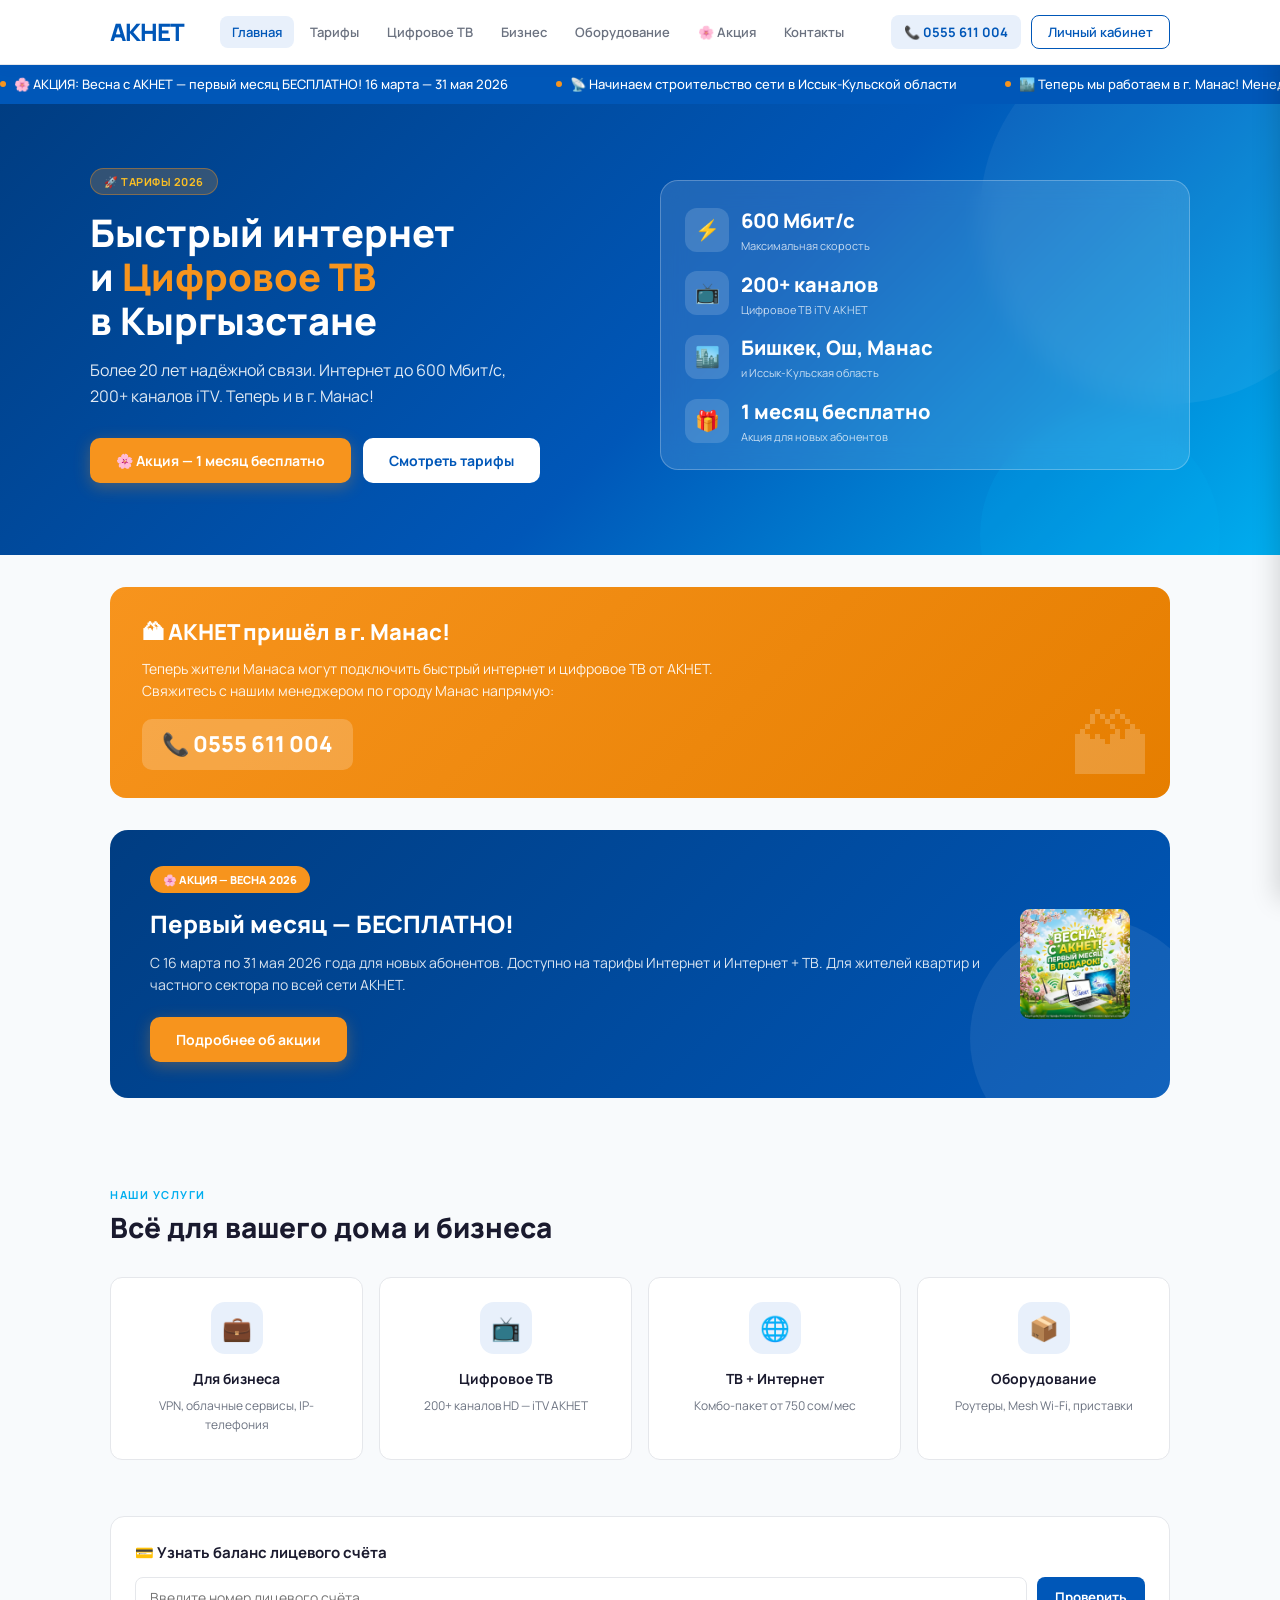
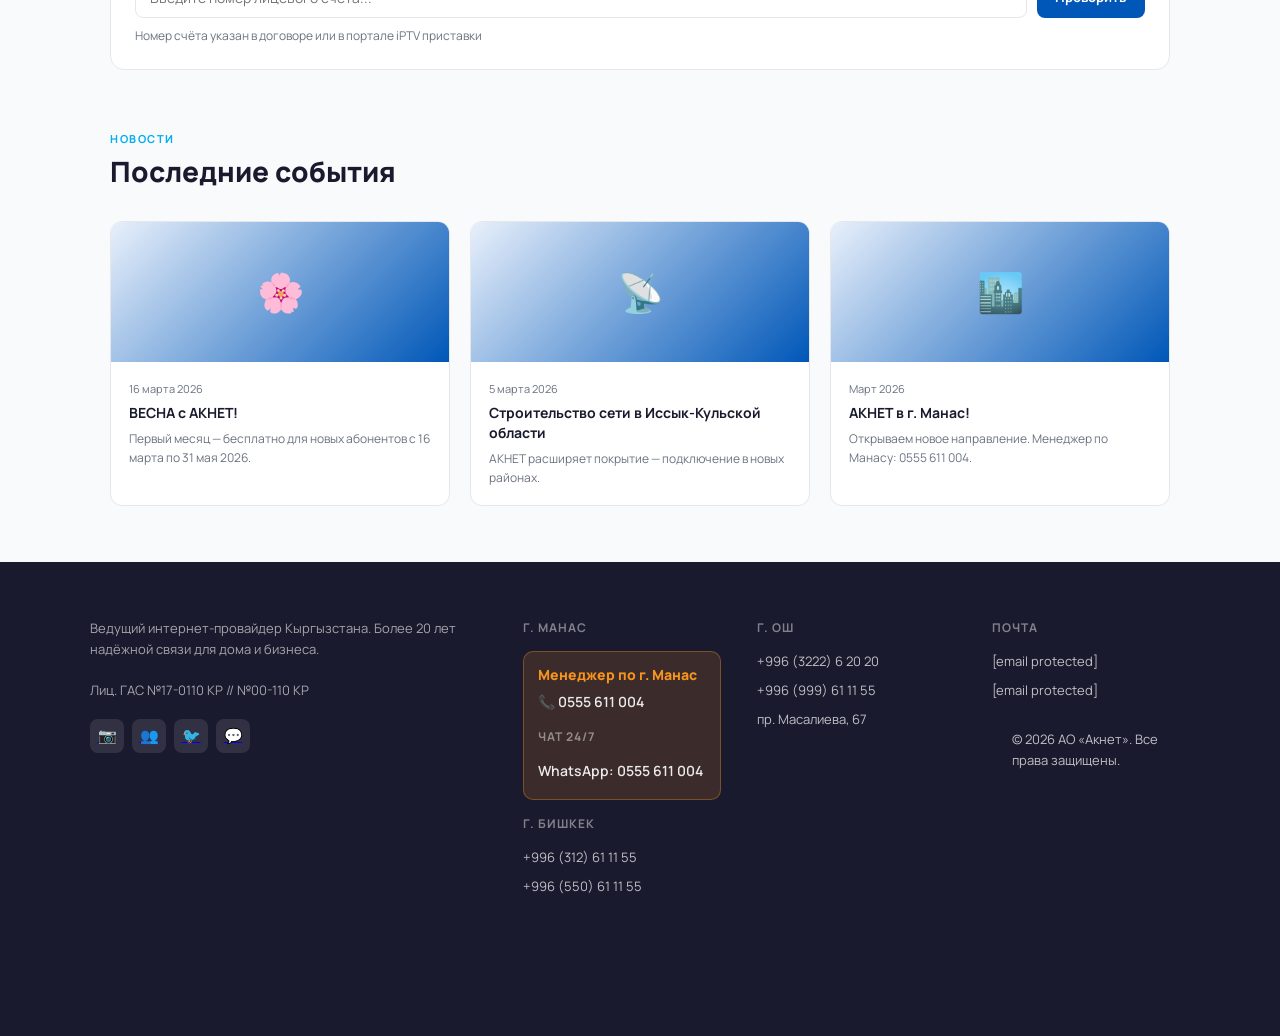
==== commit c7e2ea41: "Add files via upload" ====
--- a/index.html
+++ b/index.html
@@ -2,1648 +2,881 @@
 <html lang="ru">
 <head>
 <meta charset="UTF-8">
-<meta name="viewport" content="width=device-width, initial-scale=1.0">
-<title>Акнет — г. Манас | Интернет и цифровое ТВ</title>
-<link href="https://fonts.googleapis.com/css2?family=Unbounded:wght@300;400;600;700;900&family=Inter:wght@300;400;500;600&display=swap" rel="stylesheet">
+<meta name="viewport" content="width=device-width,initial-scale=1">
+<link href="https://fonts.googleapis.com/css2?family=Manrope:wght@400;500;600;700;800&display=swap" rel="stylesheet">
 <style>
-  :root {
-    --blue: #0047FF;
-    --blue-dark: #0030CC;
-    --blue-light: #4C85FF;
-    --cyan: #0099DD;
-    --dark: #0C1A3A;
-    --gray: #6B7A99;
-    --light: #EEF2FF;
-    --white: #FFFFFF;
-    --bg: #F5F7FF;
-    --bg2: #FFFFFF;
-    --bg3: #EEF2FF;
-    --border: rgba(0,71,255,0.12);
-    --text: #0C1A3A;
-    --text2: #3A4A6B;
-  }
-
-  * { margin: 0; padding: 0; box-sizing: border-box; }
-  html { scroll-behavior: smooth; }
-
-  body {
-    font-family: 'Inter', sans-serif;
-    background: var(--bg);
-    color: var(--text);
-    overflow-x: hidden;
-  }
-
-  .lang-switcher {
-    display: flex;
-    background: rgba(0,71,255,0.07);
-    border-radius: 8px;
-    padding: 3px;
-    gap: 2px;
-  }
-
-  .lang-btn {
-    background: transparent;
-    border: none;
-    color: var(--gray);
-    font-size: 0.75rem;
-    font-weight: 700;
-    padding: 0.3rem 0.6rem;
-    border-radius: 6px;
-    cursor: pointer;
-    font-family: 'Inter', sans-serif;
-    letter-spacing: 0.5px;
-    transition: all 0.2s;
-  }
-
-  .lang-btn.active {
-    background: var(--blue);
-    color: var(--white);
-  }
-
-  .lang-btn:hover:not(.active) { color: var(--blue); }
-
-  /* NAV */
-  nav {
-    position: fixed;
-    top: 0; left: 0; right: 0;
-    z-index: 1000;
-    padding: 0 5%;
-    height: 70px;
-    display: flex;
-    align-items: center;
-    justify-content: space-between;
-    background: rgba(255,255,255,0.92);
-    backdrop-filter: blur(20px);
-    border-bottom: 1px solid var(--border);
-    box-shadow: 0 2px 20px rgba(0,71,255,0.06);
-    transition: all 0.3s;
-  }
-
-  .logo {
-    text-decoration: none;
-    display: flex;
-    align-items: center;
-  }
-
-  .nav-links {
-    display: flex;
-    gap: 2rem;
-    list-style: none;
-  }
-
-  .nav-links a {
-    color: var(--gray);
-    text-decoration: none;
-    font-size: 0.88rem;
-    font-weight: 500;
-    transition: color 0.2s;
-    letter-spacing: 0.3px;
-  }
-
-  .nav-links a:hover { color: var(--blue); }
-
-  .nav-cta {
-    background: var(--blue) !important;
-    color: var(--white) !important;
-    padding: 0.5rem 1.2rem;
-    border-radius: 6px;
-    font-weight: 600 !important;
-    transition: background 0.2s !important;
-  }
-
-  .nav-cta:hover { background: var(--blue-dark) !important; color: var(--white) !important; }
-
-  .burger {
-    display: none;
-    flex-direction: column;
-    gap: 5px;
-    cursor: pointer;
-    padding: 5px;
-  }
-
-  .burger span {
-    display: block;
-    width: 24px;
-    height: 2px;
-    background: var(--text);
-    border-radius: 2px;
-    transition: all 0.3s;
-  }
-
-  .mobile-menu {
-    display: none;
-    position: fixed;
-    top: 70px; left: 0; right: 0;
-    background: var(--white);
-    padding: 1.5rem 5%;
-    border-bottom: 1px solid var(--border);
-    box-shadow: 0 8px 30px rgba(0,71,255,0.08);
-    z-index: 999;
-    flex-direction: column;
-    gap: 1rem;
-  }
-
-  .mobile-menu.active { display: flex; }
-
-  .mobile-menu a {
-    color: var(--text);
-    text-decoration: none;
-    font-size: 1rem;
-    font-weight: 500;
-    padding: 0.5rem 0;
-    border-bottom: 1px solid rgba(0,71,255,0.08);
-  }
-
-  /* HERO */
-  .hero {
-    min-height: 100vh;
-    display: flex;
-    align-items: center;
-    padding: 120px 5% 80px;
-    position: relative;
-    overflow: hidden;
-  }
-
-  .hero-bg {
-    position: absolute;
-    inset: 0;
-    background:
-      radial-gradient(ellipse 80% 60% at 70% 50%, rgba(0,71,255,0.06) 0%, transparent 60%),
-      radial-gradient(ellipse 50% 40% at 20% 80%, rgba(0,153,221,0.07) 0%, transparent 50%),
-      var(--bg);
-  }
-
-  .hero-grid {
-    position: absolute;
-    inset: 0;
-    background-image:
-      linear-gradient(rgba(0,71,255,0.05) 1px, transparent 1px),
-      linear-gradient(90deg, rgba(0,71,255,0.05) 1px, transparent 1px);
-    background-size: 50px 50px;
-    mask-image: radial-gradient(ellipse at center, black 30%, transparent 70%);
-  }
-
-  .hero-content {
-    position: relative;
-    max-width: 700px;
-  }
-
-  .hero-badge {
-    display: inline-flex;
-    align-items: center;
-    gap: 8px;
-    background: rgba(0,153,221,0.08);
-    border: 1px solid rgba(0,153,221,0.25);
-    border-radius: 100px;
-    padding: 0.4rem 1rem;
-    font-size: 0.8rem;
-    color: var(--cyan);
-    font-weight: 600;
-    letter-spacing: 1px;
-    text-transform: uppercase;
-    margin-bottom: 1.5rem;
-    animation: fadeUp 0.6s ease both;
-  }
-
-  .hero-badge::before {
-    content: '';
-    width: 6px; height: 6px;
-    border-radius: 50%;
-    background: var(--cyan);
-    animation: pulse 2s infinite;
-  }
-
-  h1 {
-    font-family: 'Unbounded', sans-serif;
-    font-size: clamp(2rem, 5vw, 3.8rem);
-    font-weight: 900;
-    line-height: 1.1;
-    letter-spacing: -2px;
-    margin-bottom: 1.5rem;
-    color: var(--text);
-    animation: fadeUp 0.6s 0.1s ease both;
-  }
-
-  h1 .accent { color: var(--blue); }
-
-  .hero-sub {
-    font-size: 1.1rem;
-    color: var(--gray);
-    line-height: 1.7;
-    max-width: 520px;
-    margin-bottom: 2.5rem;
-    animation: fadeUp 0.6s 0.2s ease both;
-  }
-
-  .hero-actions {
-    display: flex;
-    gap: 1rem;
-    flex-wrap: wrap;
-    animation: fadeUp 0.6s 0.3s ease both;
-  }
-
-  .btn-primary {
-    background: var(--blue);
-    color: var(--white);
-    padding: 0.9rem 2rem;
-    border-radius: 8px;
-    font-weight: 700;
-    font-size: 0.95rem;
-    text-decoration: none;
-    display: inline-flex;
-    align-items: center;
-    gap: 8px;
-    transition: all 0.2s;
-    border: none;
-    cursor: pointer;
-  }
-
-  .btn-primary:hover { background: var(--blue-dark); transform: translateY(-2px); box-shadow: 0 12px 30px rgba(0,71,255,0.25); }
-
-  .btn-outline {
-    background: transparent;
-    color: var(--text);
-    padding: 0.9rem 2rem;
-    border-radius: 8px;
-    font-weight: 600;
-    font-size: 0.95rem;
-    text-decoration: none;
-    display: inline-flex;
-    align-items: center;
-    gap: 8px;
-    border: 1.5px solid rgba(0,71,255,0.25);
-    transition: all 0.2s;
-  }
-
-  .btn-outline:hover { border-color: var(--blue); color: var(--blue); background: rgba(0,71,255,0.04); }
-
-  .hero-stats {
-    display: flex;
-    gap: 2.5rem;
-    margin-top: 3rem;
-    animation: fadeUp 0.6s 0.4s ease both;
-    flex-wrap: wrap;
-  }
-
-  .stat-num {
-    font-family: 'Unbounded', sans-serif;
-    font-size: 1.8rem;
-    font-weight: 900;
-    color: var(--text);
-    line-height: 1;
-  }
-
-  .stat-num span { color: var(--blue); }
-
-  .stat-label {
-    font-size: 0.8rem;
-    color: var(--gray);
-    margin-top: 4px;
-    font-weight: 500;
-  }
-
-  /* SECTIONS */
-  section { padding: 100px 5%; }
-
-  .section-label {
-    font-size: 0.75rem;
-    font-weight: 700;
-    color: var(--blue);
-    letter-spacing: 3px;
-    text-transform: uppercase;
-    margin-bottom: 1rem;
-  }
-
-  h2 {
-    font-family: 'Unbounded', sans-serif;
-    font-size: clamp(1.5rem, 3vw, 2.5rem);
-    font-weight: 800;
-    letter-spacing: -1px;
-    line-height: 1.15;
-    margin-bottom: 1rem;
-    color: var(--text);
-  }
-
-  .section-sub {
-    color: var(--gray);
-    font-size: 1rem;
-    line-height: 1.7;
-    max-width: 560px;
-    margin-bottom: 3rem;
-  }
-
-  /* TARIFFS */
-  #tarify { background: var(--bg2); }
-
-  .tabs {
-    display: flex;
-    gap: 0.5rem;
-    margin-bottom: 2.5rem;
-    background: rgba(0,71,255,0.05);
-    border-radius: 10px;
-    padding: 6px;
-    width: fit-content;
-    flex-wrap: wrap;
-  }
-
-  .tab-btn {
-    padding: 0.6rem 1.4rem;
-    border-radius: 7px;
-    border: none;
-    background: transparent;
-    color: var(--gray);
-    font-size: 0.9rem;
-    font-weight: 600;
-    cursor: pointer;
-    transition: all 0.2s;
-    font-family: 'Inter', sans-serif;
-  }
-
-  .tab-btn.active {
-    background: var(--blue);
-    color: var(--white);
-  }
-
-  .tab-content { display: none; }
-  .tab-content.active { display: block; }
-
-  .tariff-grid {
-    display: grid;
-    grid-template-columns: repeat(auto-fit, minmax(220px, 1fr));
-    gap: 1.2rem;
-  }
-
-  .tariff-card {
-    background: var(--bg);
-    border: 1.5px solid var(--border);
-    border-radius: 16px;
-    padding: 1.8rem;
-    position: relative;
-    transition: all 0.3s;
-    cursor: pointer;
-  }
-
-  .tariff-card:hover {
-    border-color: var(--blue);
-    transform: translateY(-4px);
-    box-shadow: 0 20px 40px rgba(0,71,255,0.1);
-  }
-
-  .tariff-card.popular {
-    border-color: var(--blue);
-    background: linear-gradient(135deg, rgba(0,71,255,0.04), rgba(0,153,221,0.03));
-    box-shadow: 0 8px 32px rgba(0,71,255,0.1);
-  }
-
-  .popular-badge {
-    position: absolute;
-    top: -12px; left: 50%;
-    transform: translateX(-50%);
-    background: var(--blue);
-    color: var(--white);
-    font-size: 0.7rem;
-    font-weight: 800;
-    padding: 4px 14px;
-    border-radius: 100px;
-    letter-spacing: 1px;
-    white-space: nowrap;
-  }
-
-  .tariff-plan { font-size: 0.8rem; color: var(--gray); font-weight: 600; margin-bottom: 0.5rem; text-transform: uppercase; letter-spacing: 1px; }
-
-  .tariff-price {
-    font-family: 'Unbounded', sans-serif;
-    font-size: 2.2rem;
-    font-weight: 900;
-    color: var(--text);
-    line-height: 1;
-    margin-bottom: 0.3rem;
-  }
-
-  .tariff-price sub { font-size: 0.9rem; font-weight: 400; color: var(--gray); }
-
-  .tariff-speed {
-    font-size: 1rem;
-    color: var(--blue);
-    font-weight: 700;
-    margin-bottom: 1.2rem;
-    display: flex;
-    align-items: center;
-    gap: 6px;
-  }
-
-  .tariff-features { list-style: none; }
-
-  .tariff-features li {
-    font-size: 0.85rem;
-    color: var(--text2);
-    padding: 0.4rem 0;
-    border-bottom: 1px solid rgba(0,71,255,0.07);
-    display: flex;
-    align-items: center;
-    gap: 8px;
-  }
-
-  .tariff-features li::before {
-    content: '✓';
-    color: var(--blue);
-    font-weight: 700;
-    font-size: 0.85rem;
-  }
-
-  .tariff-features li:last-child { border-bottom: none; }
-
-  .tariff-action {
-    margin-top: 1.5rem;
-    width: 100%;
-    text-align: center;
-    background: rgba(0,71,255,0.07);
-    color: var(--blue);
-    padding: 0.7rem;
-    border-radius: 8px;
-    font-weight: 700;
-    font-size: 0.9rem;
-    border: none;
-    cursor: pointer;
-    transition: all 0.2s;
-    font-family: 'Inter', sans-serif;
-  }
-
-  .tariff-action:hover { background: var(--blue); color: var(--white); }
-
-  .tariff-card.popular .tariff-action { background: var(--blue); color: var(--white); }
-  .tariff-card.popular .tariff-action:hover { background: var(--blue-dark); }
-
-  /* PROMO SLIDER */
-  .promo-slider {
-    position: relative;
-    background: linear-gradient(135deg, rgba(0,71,255,0.05), rgba(0,153,221,0.04));
-    border: 1.5px solid rgba(0,71,255,0.15);
-    border-radius: 16px;
-    padding: 1.5rem 2rem;
-    margin-bottom: 1.5rem;
-    overflow: hidden;
-  }
-
-  .promo-slides { position: relative; min-height: 72px; }
-
-  .promo-slide {
-    display: none;
-    align-items: center;
-    gap: 1.5rem;
-    animation: slideIn 0.4s ease;
-  }
-
-  .promo-slide.active { display: flex; }
-
-  @keyframes slideIn {
-    from { opacity: 0; transform: translateX(30px); }
-    to { opacity: 1; transform: translateX(0); }
-  }
-
-  .promo-controls {
-    display: flex;
-    align-items: center;
-    justify-content: center;
-    gap: 1rem;
-    margin-top: 1.2rem;
-  }
-
-  .promo-prev, .promo-next {
-    background: rgba(0,71,255,0.08);
-    border: 1px solid rgba(0,71,255,0.15);
-    color: var(--blue);
-    width: 32px; height: 32px;
-    border-radius: 50%;
-    font-size: 1.3rem;
-    line-height: 1;
-    cursor: pointer;
-    transition: all 0.2s;
-    display: flex; align-items: center; justify-content: center;
-  }
-
-  .promo-prev:hover, .promo-next:hover { background: var(--blue); color: var(--white); border-color: var(--blue); }
-
-  .promo-dots { display: flex; gap: 6px; }
-
-  .promo-dot {
-    width: 8px; height: 8px;
-    border-radius: 50%;
-    background: rgba(0,71,255,0.2);
-    cursor: pointer;
-    transition: all 0.2s;
-    border: none;
-  }
-
-  .promo-dot.active { background: var(--blue); width: 22px; border-radius: 4px; }
-
-  .promo-banner {
-    border-radius: 16px;
-    padding: 1.5rem 2rem;
-    display: flex;
-    align-items: center;
-    gap: 1.5rem;
-    margin-bottom: 2.5rem;
-    flex-wrap: wrap;
-  }
-
-  .promo-icon { font-size: 2rem; }
-
-  .promo-text h3 { font-family: 'Unbounded', sans-serif; font-size: 1rem; font-weight: 800; margin-bottom: 0.3rem; }
-  .promo-text p { font-size: 0.9rem; color: var(--text2); }
-  .promo-text strong { color: var(--blue); }
-
-  /* SERVICES */
-  .services-grid {
-    display: grid;
-    grid-template-columns: repeat(auto-fit, minmax(280px, 1fr));
-    gap: 1.5rem;
-  }
-
-  .service-card {
-    background: var(--bg2);
-    border: 1.5px solid var(--border);
-    border-radius: 16px;
-    padding: 2rem;
-    transition: all 0.3s;
-  }
-
-  .service-card:hover {
-    border-color: var(--blue);
-    transform: translateY(-4px);
-    box-shadow: 0 12px 30px rgba(0,71,255,0.08);
-  }
-
-  .service-icon {
-    width: 52px; height: 52px;
-    background: rgba(0,71,255,0.08);
-    border-radius: 12px;
-    display: flex;
-    align-items: center;
-    justify-content: center;
-    font-size: 1.5rem;
-    margin-bottom: 1.2rem;
-  }
-
-  .service-card h3 {
-    font-family: 'Unbounded', sans-serif;
-    font-size: 1rem;
-    font-weight: 700;
-    margin-bottom: 0.6rem;
-    color: var(--text);
-  }
-
-  .service-card p { font-size: 0.9rem; color: var(--gray); line-height: 1.6; }
-
-  /* CHANNELS */
-  #kanaly { background: var(--bg); }
-
-  .channels-grid {
-    display: grid;
-    grid-template-columns: repeat(auto-fill, minmax(200px, 1fr));
-    gap: 1rem;
-    margin-bottom: 2rem;
-  }
-
-  .channel-group {
-    background: var(--bg2);
-    border: 1.5px solid var(--border);
-    border-radius: 12px;
-    padding: 1.2rem;
-  }
-
-  .channel-group-title {
-    font-size: 0.75rem;
-    font-weight: 700;
-    color: var(--blue);
-    text-transform: uppercase;
-    letter-spacing: 1px;
-    margin-bottom: 0.8rem;
-    display: flex;
-    align-items: center;
-    gap: 6px;
-  }
-
-  .channel-list { list-style: none; }
-
-  .channel-list li {
-    font-size: 0.82rem;
-    color: var(--text2);
-    padding: 0.25rem 0;
-    border-bottom: 1px solid rgba(0,71,255,0.05);
-  }
-
-  .channel-list li:last-child { border-bottom: none; }
-
-  /* CONNECT */
-  .connect-grid {
-    display: grid;
-    grid-template-columns: 1fr 1fr;
-    gap: 3rem;
-    align-items: start;
-  }
-
-  .connect-info h3 {
-    font-family: 'Unbounded', sans-serif;
-    font-size: 1.1rem;
-    font-weight: 800;
-    margin-bottom: 1.5rem;
-    color: var(--blue);
-  }
-
-  .info-block {
-    display: flex;
-    flex-direction: column;
-    gap: 1rem;
-    margin-bottom: 2rem;
-  }
-
-  .info-item {
-    display: flex;
-    align-items: flex-start;
-    gap: 1rem;
-    padding: 1rem 1.2rem;
-    background: var(--bg);
-    border-radius: 12px;
-    border: 1.5px solid var(--border);
-  }
-
-  .info-icon { font-size: 1.3rem; flex-shrink: 0; }
-  .info-label { font-size: 0.75rem; color: var(--gray); margin-bottom: 2px; }
-  .info-value { font-size: 0.95rem; font-weight: 600; color: var(--text); }
-
-  /* FORM */
-  .form-card {
-    background: var(--bg2);
-    border: 1.5px solid var(--border);
-    border-radius: 20px;
-    padding: 2.5rem;
-    box-shadow: 0 8px 40px rgba(0,71,255,0.07);
-  }
-
-  .form-card h3 {
-    font-family: 'Unbounded', sans-serif;
-    font-size: 1.1rem;
-    font-weight: 800;
-    margin-bottom: 1.5rem;
-    color: var(--text);
-  }
-
-  .form-group { margin-bottom: 1.2rem; }
-
-  .form-group label {
-    display: block;
-    font-size: 0.82rem;
-    font-weight: 600;
-    color: var(--text2);
-    margin-bottom: 0.5rem;
-  }
-
-  .form-group input,
-  .form-group select,
-  .form-group textarea {
-    width: 100%;
-    background: var(--bg);
-    border: 1.5px solid var(--border);
-    border-radius: 10px;
-    padding: 0.85rem 1rem;
-    color: var(--text);
-    font-size: 0.95rem;
-    font-family: 'Inter', sans-serif;
-    transition: border-color 0.2s;
-    outline: none;
-  }
-
-  .form-group input::placeholder,
-  .form-group textarea::placeholder { color: rgba(0,0,0,0.25); }
-
-  .form-group input:focus,
-  .form-group select:focus,
-  .form-group textarea:focus { border-color: var(--blue); background: var(--white); }
-
-  .form-group select option { background: var(--white); color: var(--text); }
-  .form-group textarea { resize: vertical; min-height: 100px; }
-
-  .form-submit {
-    width: 100%;
-    padding: 1rem;
-    background: var(--blue);
-    color: var(--white);
-    border: none;
-    border-radius: 10px;
-    font-size: 1rem;
-    font-weight: 700;
-    cursor: pointer;
-    transition: all 0.2s;
-    font-family: 'Inter', sans-serif;
-  }
-
-  .form-submit:hover { background: var(--blue-dark); transform: translateY(-2px); box-shadow: 0 10px 25px rgba(0,71,255,0.25); }
-
-  .form-success {
-    display: none;
-    text-align: center;
-    padding: 2rem;
-    background: rgba(0,71,255,0.05);
-    border-radius: 12px;
-    border: 1.5px solid rgba(0,71,255,0.2);
-    color: var(--blue);
-    font-weight: 600;
-  }
-
-  /* PAYMENT */
-  #oplata { background: var(--bg2); }
-
-  .payment-grid {
-    display: grid;
-    grid-template-columns: repeat(auto-fit, minmax(200px, 1fr));
-    gap: 1rem;
-  }
-
-  .payment-card {
-    background: var(--bg);
-    border: 1.5px solid var(--border);
-    border-radius: 14px;
-    padding: 1.5rem;
-    text-align: center;
-    transition: all 0.2s;
-  }
-
-  .payment-card:hover { border-color: var(--blue); transform: translateY(-3px); box-shadow: 0 8px 24px rgba(0,71,255,0.08); }
-
-  .payment-icon { font-size: 2rem; margin-bottom: 0.8rem; }
-
-  .payment-card h4 {
-    font-family: 'Unbounded', sans-serif;
-    font-size: 0.85rem;
-    font-weight: 700;
-    margin-bottom: 0.5rem;
-    color: var(--text);
-  }
-
-  .payment-card p { font-size: 0.8rem; color: var(--gray); line-height: 1.5; }
-
-  /* FOOTER */
-  footer {
-    background: var(--dark);
-    border-top: 1px solid rgba(255,255,255,0.06);
-    padding: 4rem 5% 2rem;
-  }
-
-  footer * { color: inherit; }
-
-  .footer-grid {
-    display: grid;
-    grid-template-columns: 1fr;
-    gap: 3rem;
-    margin-bottom: 3rem;
-  }
-
-  .footer-brand .logo { display: inline-block; margin-bottom: 1rem; }
-
-  .footer-brand p { font-size: 0.88rem; color: rgba(255,255,255,0.5); line-height: 1.7; max-width: 260px; }
-
-  .footer-phones {
-    margin-top: 1.2rem;
-    display: flex;
-    flex-direction: column;
-    gap: 0.4rem;
-  }
-
-  .footer-phones a {
-    color: var(--white) !important;
-    text-decoration: none;
-    font-size: 1.1rem;
-    font-weight: 700;
-    font-family: 'Unbounded', sans-serif;
-    transition: color 0.2s;
-  }
-
-  .footer-phones a:hover { color: rgba(0,153,221,1) !important; }
-
-  .footer-col h4 {
-    font-family: 'Unbounded', sans-serif;
-    font-size: 0.8rem;
-    font-weight: 700;
-    color: var(--white);
-    margin-bottom: 1.2rem;
-    text-transform: uppercase;
-    letter-spacing: 1px;
-  }
-
-  .footer-col ul { list-style: none; }
-  .footer-col li { margin-bottom: 0.6rem; }
-  .footer-col a { color: rgba(255,255,255,0.5); text-decoration: none; font-size: 0.88rem; transition: color 0.2s; }
-  .footer-col a:hover { color: var(--white); }
-
-  .footer-bottom {
-    border-top: 1px solid rgba(255,255,255,0.06);
-    padding-top: 2rem;
-    display: flex;
-    justify-content: space-between;
-    align-items: center;
-    flex-wrap: wrap;
-    gap: 1rem;
-  }
-
-  .footer-bottom p { font-size: 0.82rem; color: rgba(255,255,255,0.4); }
-
-  .social-links { display: flex; gap: 0.8rem; }
-
-  .social-links a {
-    width: 36px; height: 36px;
-    background: rgba(255,255,255,0.07);
-    border-radius: 8px;
-    display: flex;
-    align-items: center;
-    justify-content: center;
-    text-decoration: none;
-    font-size: 1rem;
-    transition: all 0.2s;
-  }
-
-  .social-links a:hover { background: var(--blue); }
-
-  /* FLOATING WHATSAPP */
-  .float-wa {
-    position: fixed;
-    bottom: 2rem;
-    right: 2rem;
-    z-index: 999;
-    width: 56px; height: 56px;
-    background: #25D366;
-    border-radius: 50%;
-    display: flex;
-    align-items: center;
-    justify-content: center;
-    font-size: 1.5rem;
-    box-shadow: 0 8px 25px rgba(37,211,102,0.35);
-    text-decoration: none;
-    animation: bounce 3s infinite;
-    transition: transform 0.2s;
-  }
-
-  .float-wa:hover { transform: scale(1.1); }
-
-  /* ANIMATIONS */
-  @keyframes fadeUp {
-    from { opacity: 0; transform: translateY(20px); }
-    to { opacity: 1; transform: translateY(0); }
-  }
-
-  @keyframes pulse {
-    0%, 100% { opacity: 1; }
-    50% { opacity: 0.3; }
-  }
-
-  @keyframes bounce {
-    0%, 100% { transform: translateY(0); }
-    50% { transform: translateY(-6px); }
-  }
-
-  .reveal {
-    opacity: 0;
-    transform: translateY(30px);
-    transition: all 0.6s ease;
-  }
-
-  .reveal.visible {
-    opacity: 1;
-    transform: translateY(0);
-  }
-
-  /* MOBILE */
-  @media (max-width: 768px) {
-    .nav-links { display: none; }
-    .burger { display: flex; }
-    section { padding: 70px 5%; }
-    .hero { padding: 100px 5% 60px; }
-    .connect-grid { grid-template-columns: 1fr; }
-    .footer-grid { grid-template-columns: 1fr 1fr; }
-    .footer-col:first-child { grid-column: 1 / -1; }
-    .hero-stats { gap: 1.5rem; }
-  }
-
-  @media (max-width: 480px) {
-    .footer-grid { grid-template-columns: 1fr; }
-    .footer-bottom { flex-direction: column; text-align: center; }
-    .tariff-grid { grid-template-columns: 1fr; }
-  }
+*{margin:0;padding:0;box-sizing:border-box}
+:root{
+  --blue:#0057B8;--bd:#003d82;--bl:#e8f0fb;--sky:#00AEEF;
+  --orange:#F7941D;--tx:#1a1a2e;--mu:#6b7280;--bo:#e5e7eb;
+  --bg:#f8fafc;--wh:#fff;--r:12px;--sh:0 4px 24px rgba(0,87,184,.10)
+}
+body{font-family:'Manrope',sans-serif;background:var(--bg);color:var(--tx);font-size:15px;line-height:1.6}
+
+/* NAV */
+header{background:var(--wh);border-bottom:1.5px solid var(--bo);position:sticky;top:0;z-index:200;box-shadow:0 2px 12px rgba(0,87,184,.07)}
+.hi{max-width:1100px;margin:0 auto;padding:0 20px;display:flex;align-items:center;justify-content:space-between;height:64px}
+.logo{display:flex;align-items:center;gap:8px;text-decoration:none}
+.logo img{height:34px;object-fit:contain}
+.logo-fb{font-size:24px;font-weight:800;color:var(--blue);letter-spacing:-1px;display:none}
+nav{display:flex;gap:4px}
+nav button{border:none;background:none;color:var(--mu);font-weight:600;font-size:13px;padding:7px 12px;border-radius:8px;cursor:pointer;font-family:inherit;transition:all .2s}
+nav button:hover,nav button.active{background:var(--bl);color:var(--blue)}
+.ha{display:flex;align-items:center;gap:10px}
+.ph{background:var(--bl);color:var(--blue);padding:7px 13px;border-radius:8px;font-weight:700;font-size:13px;white-space:nowrap}
+.bo-btn{border:1.5px solid var(--blue);color:var(--blue);background:transparent;padding:7px 16px;border-radius:8px;font-weight:600;font-size:13px;cursor:pointer;transition:all .2s;font-family:inherit}
+.bo-btn:hover{background:var(--blue);color:#fff}
+
+/* PAGES */
+.page{display:none}
+.page.active{display:block}
+
+/* TICKER */
+.ticker{background:var(--blue);color:#fff;padding:9px 0;overflow:hidden}
+.ticker-track{display:flex;gap:48px;animation:tick 22s linear infinite}
+@keyframes tick{0%{transform:translateX(0)}100%{transform:translateX(-50%)}}
+.ti{white-space:nowrap;font-size:13px;font-weight:500;display:flex;align-items:center;gap:8px}
+.td{width:6px;height:6px;border-radius:50%;background:var(--orange);flex-shrink:0}
+
+/* HERO */
+.hero{background:linear-gradient(135deg,#003d82 0%,#0057B8 55%,#00AEEF 100%);color:#fff;padding:64px 20px 72px;position:relative;overflow:hidden}
+.hero::before{content:'';position:absolute;right:-80px;top:-80px;width:380px;height:380px;border-radius:50%;background:rgba(255,255,255,.05)}
+.hero::after{content:'';position:absolute;right:60px;bottom:-100px;width:240px;height:240px;border-radius:50%;background:rgba(0,174,239,.14)}
+.hero-in{max-width:1100px;margin:0 auto;display:grid;grid-template-columns:1fr 1fr;gap:40px;align-items:center;position:relative;z-index:2}
+.hbadge{display:inline-block;background:rgba(247,148,29,.2);border:1px solid rgba(247,148,29,.4);color:#fbbf24;font-size:11px;font-weight:700;padding:4px 13px;border-radius:20px;margin-bottom:16px;letter-spacing:.5px;text-transform:uppercase}
+.hero h1{font-size:38px;font-weight:800;line-height:1.15;margin-bottom:16px}
+.hero h1 span{color:#F7941D}
+.hero p{font-size:16px;opacity:.88;margin-bottom:28px;max-width:420px}
+.hbtns{display:flex;gap:12px;flex-wrap:wrap}
+.btn-p{background:var(--orange);color:#fff;border:none;padding:13px 26px;border-radius:10px;font-weight:700;font-size:14px;cursor:pointer;transition:all .2s;font-family:inherit;box-shadow:0 4px 16px rgba(247,148,29,.3)}
+.btn-p:hover{background:#e67e00;transform:translateY(-1px)}
+.btn-w{background:#fff;color:var(--blue);border:none;padding:13px 26px;border-radius:10px;font-weight:700;font-size:14px;cursor:pointer;transition:all .2s;font-family:inherit}
+.btn-w:hover{background:var(--bl);transform:translateY(-1px)}
+.hcard{background:rgba(255,255,255,.12);backdrop-filter:blur(12px);border:1.5px solid rgba(255,255,255,.25);border-radius:18px;padding:24px;display:flex;flex-direction:column;gap:14px}
+.hstat{display:flex;align-items:center;gap:12px}
+.sico{width:44px;height:44px;border-radius:12px;background:rgba(255,255,255,.15);display:flex;align-items:center;justify-content:center;font-size:20px;flex-shrink:0}
+.sval{font-size:20px;font-weight:800}
+.slbl{font-size:11px;opacity:.75}
+
+/* PROMO BANNER */
+.promo{background:linear-gradient(135deg,#003d82,#0057B8);color:#fff;margin:32px 20px;max-width:1060px;margin-left:auto;margin-right:auto;border-radius:18px;padding:36px 40px;display:grid;grid-template-columns:1fr auto;align-items:center;gap:28px;position:relative;overflow:hidden}
+.promo::after{content:'';position:absolute;right:-40px;bottom:-60px;width:240px;height:240px;border-radius:50%;background:rgba(255,255,255,.07)}
+.promo img{height:110px;object-fit:contain;position:relative;z-index:2;border-radius:10px}
+.pb{background:var(--orange);color:#fff;font-size:11px;font-weight:800;padding:5px 13px;border-radius:20px;display:inline-block;margin-bottom:12px;text-transform:uppercase}
+.promo h2{font-size:24px;font-weight:800;margin-bottom:8px}
+.promo p{font-size:14px;opacity:.85;margin-bottom:20px}
+
+/* SECTION */
+.sec{padding:56px 20px;max-width:1100px;margin:0 auto}
+.slbl2{font-size:11px;font-weight:700;color:var(--sky);letter-spacing:1.5px;text-transform:uppercase;margin-bottom:8px}
+.stitle{font-size:28px;font-weight:800;margin-bottom:32px;line-height:1.2}
+
+/* SERVICES GRID */
+.sg{display:grid;grid-template-columns:repeat(4,1fr);gap:16px}
+.sc{background:var(--wh);border:1.5px solid var(--bo);border-radius:var(--r);padding:24px 18px;text-align:center;transition:all .25s;cursor:pointer;text-decoration:none;color:var(--tx);display:block}
+.sc:hover{border-color:var(--blue);box-shadow:var(--sh);transform:translateY(-3px)}
+.sc-img{width:100%;height:70px;object-fit:contain;margin-bottom:10px}
+.sc-ico{width:52px;height:52px;border-radius:14px;background:var(--bl);display:flex;align-items:center;justify-content:center;margin:0 auto 14px;font-size:24px;display:none}
+.sc h3{font-size:14px;font-weight:700;margin-bottom:6px}
+.sc p{font-size:12px;color:var(--mu)}
+
+/* TARIFFS */
+.tsec{background:linear-gradient(135deg,#f0f7ff,#e8f0fb);padding:56px 20px}
+.tin{max-width:1100px;margin:0 auto}
+.tg{display:grid;grid-template-columns:repeat(3,1fr);gap:20px;margin-top:32px}
+.tc{background:var(--wh);border:1.5px solid var(--bo);border-radius:16px;padding:28px 24px;transition:all .25s;position:relative;overflow:hidden}
+.tc.pop{border-color:var(--blue);box-shadow:0 8px 32px rgba(0,87,184,.15)}
+.popb{position:absolute;top:0;right:0;background:var(--blue);color:#fff;font-size:11px;font-weight:700;padding:6px 14px;border-radius:0 16px 0 12px}
+.tn{font-size:12px;font-weight:700;color:var(--mu);text-transform:uppercase;letter-spacing:1px;margin-bottom:8px}
+.tp{font-size:36px;font-weight:800;color:var(--blue);margin-bottom:4px}
+.tp span{font-size:16px;font-weight:500;color:var(--mu)}
+.ts2{font-size:26px;font-weight:800;margin:14px 0 6px}
+.tsl{font-size:12px;color:var(--mu);margin-bottom:18px}
+.tf{list-style:none;margin-bottom:24px}
+.tf li{display:flex;align-items:center;gap:7px;font-size:13px;padding:6px 0;border-bottom:1px solid var(--bo)}
+.tf li:last-child{border-bottom:none}
+.ck{color:#22c55e;font-weight:700;font-size:15px}
+.btt{width:100%;padding:12px;border-radius:10px;font-weight:700;font-size:14px;cursor:pointer;font-family:inherit;border:none;transition:all .2s}
+.btp{background:var(--blue);color:#fff}
+.btp:hover{background:var(--bd)}
+.bto{background:transparent;border:1.5px solid var(--bo);color:var(--tx)}
+.bto:hover{border-color:var(--blue);color:var(--blue)}
+
+/* TARIFF TABLE */
+.ttable{width:100%;border-collapse:collapse;margin-top:20px;font-size:13px}
+.ttable th{background:var(--blue);color:#fff;padding:10px 14px;text-align:left;font-weight:600}
+.ttable td{padding:10px 14px;border-bottom:1px solid var(--bo)}
+.ttable tr:hover td{background:#f0f7ff}
+.ttable tr:last-child td{border-bottom:none}
+.spd{font-weight:800;color:var(--blue);font-size:15px}
+.price-tag{font-weight:800;color:var(--tx)}
+
+/* NEWS */
+.ng{display:grid;grid-template-columns:repeat(3,1fr);gap:20px}
+.nc{background:var(--wh);border:1.5px solid var(--bo);border-radius:var(--r);overflow:hidden;transition:all .25s;cursor:pointer}
+.nc:hover{box-shadow:var(--sh);transform:translateY(-2px)}
+.nc-img{height:140px;background:linear-gradient(135deg,var(--bl),var(--blue));display:flex;align-items:center;justify-content:center;font-size:38px;overflow:hidden}
+.nc-img img{width:100%;height:100%;object-fit:cover}
+.nc-body{padding:18px}
+.ndate{font-size:11px;color:var(--mu);margin-bottom:6px}
+.nc h3{font-size:14px;font-weight:700;margin-bottom:6px;line-height:1.4}
+.nc p{font-size:12px;color:var(--mu)}
+
+/* CONTACTS */
+.csec{background:var(--tx);color:#fff;padding:56px 20px}
+.cin{max-width:1100px;margin:0 auto;display:grid;grid-template-columns:2fr 1fr 1fr 1fr;gap:36px}
+.cbrand p{font-size:13px;opacity:.6;margin-bottom:18px}
+.soc{display:flex;gap:8px}
+.sb{width:34px;height:34px;border-radius:8px;background:rgba(255,255,255,.1);display:flex;align-items:center;justify-content:center;font-size:15px;cursor:pointer;transition:all .2s}
+.sb:hover{background:var(--blue)}
+.cc h4{font-size:12px;font-weight:700;margin-bottom:14px;opacity:.45;letter-spacing:1px;text-transform:uppercase}
+.cc a,.cc p{display:block;color:rgba(255,255,255,.72);text-decoration:none;font-size:13px;margin-bottom:8px;transition:color .2s}
+.cc a:hover{color:#fff}
+.manas-highlight{background:rgba(247,148,29,.15);border:1px solid rgba(247,148,29,.35);border-radius:10px;padding:12px 14px;margin-bottom:14px}
+.manas-highlight .city{font-size:14px;font-weight:800;color:var(--orange);margin-bottom:4px}
+.manas-highlight a{color:rgba(255,255,255,.9)!important;font-weight:600;font-size:14px!important;margin-bottom:4px!important}
+.fbar{border-top:1px solid rgba(255,255,255,.1);margin-top:40px;padding-top:20px;display:flex;justify-content:space-between;align-items:center;opacity:.45;font-size:12px;max-width:1100px;margin-left:auto;margin-right:auto}
+
+/* BALANCE */
+.bwid{background:var(--wh);border:1.5px solid var(--bo);border-radius:14px;padding:24px;margin-bottom:20px}
+.bwid h3{font-size:15px;font-weight:700;margin-bottom:12px}
+.ig{display:flex;gap:10px}
+.ig input{flex:1;padding:10px 14px;border:1.5px solid var(--bo);border-radius:8px;font-family:inherit;font-size:14px;outline:none;transition:border-color .2s}
+.ig input:focus{border-color:var(--blue)}
+.ig button{background:var(--blue);color:#fff;border:none;padding:10px 18px;border-radius:8px;font-weight:700;cursor:pointer;font-family:inherit}
+
+/* EQUIP */
+.eg{display:grid;grid-template-columns:repeat(3,1fr);gap:20px}
+.ec{background:var(--wh);border:1.5px solid var(--bo);border-radius:var(--r);padding:24px;transition:all .25s}
+.ec:hover{box-shadow:var(--sh);transform:translateY(-2px)}
+.ec h3{font-size:14px;font-weight:700;margin-bottom:8px}
+.ec p{font-size:12px;color:var(--mu);margin-bottom:14px}
+.price-pill{background:var(--bl);color:var(--blue);font-size:13px;font-weight:800;padding:5px 14px;border-radius:20px;display:inline-block}
+
+/* ACCIA PAGE */
+.accia-card{background:var(--wh);border:1.5px solid var(--bo);border-radius:16px;padding:32px;margin-bottom:24px}
+.accia-card h2{font-size:20px;font-weight:800;color:var(--blue);margin-bottom:12px}
+.accia-list{list-style:none;margin:14px 0}
+.accia-list li{display:flex;align-items:flex-start;gap:8px;padding:8px 0;border-bottom:1px solid var(--bo);font-size:14px}
+.accia-list li:last-child{border-bottom:none}
+.step{width:24px;height:24px;border-radius:50%;background:var(--blue);color:#fff;font-size:12px;font-weight:700;display:flex;align-items:center;justify-content:center;flex-shrink:0;margin-top:1px}
+
+/* MANAS SPECIAL */
+.manas-banner{background:linear-gradient(135deg,#F7941D,#e67e00);color:#fff;border-radius:16px;padding:28px 32px;margin-bottom:32px;position:relative;overflow:hidden}
+.manas-banner::after{content:'🏔';position:absolute;right:20px;bottom:-10px;font-size:80px;opacity:.2}
+.manas-banner h2{font-size:22px;font-weight:800;margin-bottom:8px}
+.manas-banner p{font-size:14px;opacity:.9;margin-bottom:16px}
+.manas-banner .phone-big{font-size:22px;font-weight:800;background:rgba(255,255,255,.2);display:inline-block;padding:8px 20px;border-radius:10px}
+
+/* HAMBURGER */
+.burger{display:none;flex-direction:column;justify-content:center;align-items:center;width:40px;height:40px;border:none;background:none;cursor:pointer;gap:5px;padding:4px;border-radius:8px;transition:background .2s}
+.burger:hover{background:var(--bl)}
+.burger span{display:block;width:22px;height:2px;background:var(--tx);border-radius:2px;transition:all .3s}
+.burger.open span:nth-child(1){transform:translateY(7px) rotate(45deg)}
+.burger.open span:nth-child(2){opacity:0}
+.burger.open span:nth-child(3){transform:translateY(-7px) rotate(-45deg)}
+
+/* MOBILE NAV OVERLAY */
+.mob-nav{display:none;position:fixed;inset:0;background:rgba(0,0,0,.45);z-index:150;backdrop-filter:blur(2px)}
+.mob-nav.open{display:block}
+.mob-menu{position:fixed;top:0;right:0;width:280px;height:100%;background:#fff;z-index:160;padding:20px 0;box-shadow:-4px 0 24px rgba(0,0,0,.15);overflow-y:auto;transform:translateX(100%);transition:transform .3s ease}
+.mob-menu.open{transform:translateX(0)}
+.mob-menu-head{padding:12px 20px 20px;border-bottom:1px solid var(--bo);display:flex;align-items:center;justify-content:space-between}
+.mob-close{border:none;background:none;font-size:22px;cursor:pointer;color:var(--mu);line-height:1}
+.mob-menu nav{display:flex;flex-direction:column;gap:2px;padding:12px 12px}
+.mob-menu nav button{text-align:left;padding:12px 14px;font-size:15px;border-radius:10px;width:100%}
+.mob-menu .ha{flex-direction:column;align-items:stretch;padding:12px 12px;gap:8px;border-top:1px solid var(--bo);margin-top:4px}
+.mob-menu .ph{text-align:center}
+.mob-menu .bo-btn{text-align:center}
+
+/* ===== TABLET: 769px – 1024px ===== */
+@media(min-width:769px) and (max-width:1024px){
+  .hi{padding:0 16px}
+  nav button{font-size:12px;padding:6px 8px}
+  .ph{font-size:12px;padding:6px 10px}
+  .bo-btn{font-size:12px;padding:6px 12px}
+  .hero-in{gap:24px}
+  .hero h1{font-size:30px}
+  .sg{grid-template-columns:repeat(2,1fr)}
+  .ng{grid-template-columns:repeat(2,1fr)}
+  .eg{grid-template-columns:repeat(2,1fr)}
+  .tg{grid-template-columns:repeat(2,1fr)}
+  .cin{grid-template-columns:1fr 1fr;gap:24px}
+  .promo{padding:28px 28px}
+  .promo img{height:80px}
+  .promo h2{font-size:20px}
+  /* contacts */
+  [style*="grid-template-columns:repeat(3,1fr)"]{grid-template-columns:1fr 1fr!important}
+  [style*="grid-template-columns:1fr 1fr"]{grid-template-columns:1fr!important}
+  /* business cloud */
+  [style*="grid-template-columns:repeat(4,1fr)"]{grid-template-columns:repeat(2,1fr)!important}
+}
+
+/* ===== MOBILE: ≤768px ===== */
+@media(max-width:768px){
+  /* Header */
+  nav{display:none}
+  .ha{display:none}
+  .burger{display:flex}
+  .hi{height:56px;padding:0 14px}
+  .logo img{height:28px}
+
+  /* Hero */
+  .hero{padding:40px 16px 48px}
+  .hero-in{grid-template-columns:1fr;gap:28px}
+  .hero h1{font-size:26px}
+  .hero p{font-size:14px;max-width:100%}
+  .hbtns{flex-direction:column;gap:10px}
+  .hbtns .btn-p,.hbtns .btn-w{width:100%;text-align:center}
+  .hcard{padding:18px}
+  .sval{font-size:17px}
+
+  /* Ticker */
+  .ti{font-size:12px}
+
+  /* Sections */
+  .sec{padding:36px 16px}
+  .stitle{font-size:22px;margin-bottom:20px}
+
+  /* Grids */
+  .sg{grid-template-columns:repeat(2,1fr);gap:10px}
+  .ng{grid-template-columns:1fr;gap:14px}
+  .eg{grid-template-columns:1fr;gap:14px}
+  .tg{grid-template-columns:1fr;gap:16px}
+  .cin{grid-template-columns:1fr;gap:24px}
+
+  /* Promo */
+  .promo{grid-template-columns:1fr;padding:22px 18px;margin:20px 16px;border-radius:14px}
+  .promo img{display:none}
+  .promo h2{font-size:18px}
+
+  /* Manas banner */
+  .manas-banner{padding:20px 18px;border-radius:12px}
+  .manas-banner h2{font-size:18px}
+  .manas-banner .phone-big{font-size:18px}
+
+  /* Tariff table */
+  .ttable{font-size:12px;display:block;overflow-x:auto;-webkit-overflow-scrolling:touch}
+  .ttable thead,.ttable tbody,.ttable th,.ttable td,.ttable tr{display:revert}
+  .ttable th,.ttable td{padding:8px 10px;white-space:nowrap}
+
+  /* Tariff cards */
+  .tc{padding:22px 18px}
+  .tp{font-size:28px}
+
+  /* Footer */
+  .csec{padding:36px 16px}
+  .fbar{flex-direction:column;gap:10px;text-align:center}
+
+  /* Balance widget */
+  .ig{flex-direction:column;gap:8px}
+  .ig button{width:100%;padding:12px}
+
+  /* Contacts grids */
+  [style*="grid-template-columns:repeat(3,1fr)"]{grid-template-columns:1fr!important}
+  [style*="grid-template-columns:1fr 1fr"]{grid-template-columns:1fr!important}
+  [style*="grid-template-columns:repeat(4,1fr)"]{grid-template-columns:repeat(2,1fr)!important}
+  [style*="grid-template-columns:2fr 1fr 1fr 1fr"]{grid-template-columns:1fr!important}
+
+  /* Business / TV 2-col grids */
+  .accia-card{padding:20px 16px}
+  .sc{padding:16px 10px}
+  .sc-img{height:50px}
+  .sc h3{font-size:13px}
+  .sc p{font-size:11px}
+
+  /* Equipment cards */
+  .ec{padding:18px 14px}
+
+  /* Service cards */
+  .nc-img{height:110px}
+}
+
+/* ===== SMALL MOBILE: ≤400px ===== */
+@media(max-width:400px){
+  .sg{grid-template-columns:1fr}
+  .hero h1{font-size:22px}
+  [style*="grid-template-columns:repeat(4,1fr)"]{grid-template-columns:1fr!important}
+}
 </style>
 </head>
 <body>
 
-<!-- NAV -->
-<nav>
-  <a href="#" class="logo"><img src="image/logo.png" alt="Logo" style="height:38px; width:auto; display:block;"> </a>
-  <ul class="nav-links">
-    <li><a href="#tarify" data-ru="Тарифы" data-ky="Тарифтер">Тарифы</a></li>
-    <li><a href="#uslugi" data-ru="Услуги" data-ky="Кызматтар">Услуги</a></li>
-    <li><a href="#kanaly" data-ru="Каналы" data-ky="Каналдар">Каналы</a></li>
-    <li><a href="#oplata" data-ru="Оплата" data-ky="Төлөм">Оплата</a></li>
-    <li><a href="#kontakty" data-ru="Контакты" data-ky="Байланыш">Контакты</a></li>
-    <li><a href="#podklyuchitsya" class="nav-cta" data-ru="Подключиться" data-ky="Туташуу">Подключиться</a></li>
-  </ul>
-  <div class="lang-switcher">
-    <button class="lang-btn active" onclick="setLang('ru')">РУС</button>
-  </div>
-  <div class="burger" onclick="toggleMenu()">
-    <span></span><span></span><span></span>
-  </div>
-</nav>
-
-<div class="mobile-menu" id="mobileMenu">
-  <a href="#tarify" onclick="closeMenu()">Тарифы</a>
-  <a href="#uslugi" onclick="closeMenu()">Услуги</a>
-  <a href="#kanaly" onclick="closeMenu()">Каналы</a>
-  <a href="#oplata" onclick="closeMenu()">Оплата</a>
-  <a href="#kontakty" onclick="closeMenu()">Контакты</a>
-  <a href="#podklyuchitsya" class="btn-primary" id="mob-connect-el" style="justify-content:center" onclick="closeMenu()">Подключиться</a>
-</div>
-
-<!-- HERO -->
-<section class="hero" id="home">
-  <div class="hero-bg"></div>
-  <div class="hero-grid"></div>
-  <div class="hero-content">
-    <div class="hero-badge" id="hero-badge-el">🌐 г. Манас — Кыргызстан</div>
-    <h1 id="hero-title-el">Интернет<br>и <span class="accent">цифровое ТВ</span><br>в г. Манас</h1>
-    <p class="hero-sub" id="hero-sub-el">Высокоскоростной безлимитный интернет до 600 Мбит/с и более 200 цифровых телеканалов для всей семьи. Подключение в ЖК Асман и ЖК Элит Таурс!</p>
-    <div class="hero-actions">
-      <a href="#podklyuchitsya" class="btn-primary" id="hero-btn1-el">🚀 Подключиться</a>
-      <a href="#tarify" class="btn-outline" id="hero-btn2-el">Смотреть тарифы</a>
-    </div>
-    <div class="hero-stats">
-      <div class="stat-item">
-        <div class="stat-num">600<span> Мбит/с</span></div>
-        <div class="stat-label">Максимальная скорость</div>
-      </div>
-      <div class="stat-item">
-        <div class="stat-num">200<span>+</span></div>
-        <div class="stat-label">Телеканалов</div>
-      </div>
-      <div class="stat-item">
-        <div class="stat-num">26<span> лет</span></div>
-        <div class="stat-label">На рынке Кыргызстана</div>
-      </div>
-    </div>
-  </div>
-</section>
-
-<!-- TARIFFS -->
-<section id="tarify">
-  <div class="section-label" id="tariff-label-el">Наши тарифы</div>
-  <h2 id="tariff-title-el">Выберите<br>подходящий план</h2>
-  <p class="section-sub" id="tariff-sub-el">Безлимитный интернет и цифровое ТВ для всей семьи по доступным ценам. Никаких скрытых платежей.</p>
-
-  <!-- PROMO SLIDER -->
-  <div class="promo-slider reveal">
-    <div class="promo-slides">
-      <div class="promo-slide active">
-        <div class="promo-icon">🎉</div>
-        <div class="promo-text">
-          <h3 id="slide1-title">14 тестовых дней бесплатно!</h3>
-          <p id="slide1-desc">Подключись и попробуй — если не понравится, вернём <strong>100% средств</strong>: оборудование, подключение и абонплату.</p>
-        </div>
-      </div>
-      <div class="promo-slide">
-        <div class="promo-icon">🏷️</div>
-        <div class="promo-text">
-          <h3 id="slide2-title">Акционный тариф всего 750 сом/мес!</h3>
-          <p id="slide2-desc">Безлимитный интернет со скоростью <strong>до 30 Мбит/с</strong> — самая доступная цена для старта. Ограниченное предложение!</p>
-        </div>
-      </div>
-      <div class="promo-slide">
-        <div class="promo-icon">👨‍👩‍👧</div>
-        <div class="promo-text">
-          <h3 id="slide3-title">Приведи друга — получи месяц бесплатно!</h3>
-          <p id="slide3-desc">Порекомендуй Акнет соседу или другу — после его подключения <strong>следующий месяц</strong> для тебя бесплатно.</p>
-        </div>
-      </div>
-      <div class="promo-slide">
-        <div class="promo-icon">⚡</div>
-        <div class="promo-text">
-          <h3 id="slide4-title">Бесплатное подключение в ЖК!</h3>
-          <p id="slide4-desc">Подключение в <strong>ЖК Асман 1–6</strong> и <strong>ЖК Элит Таурс</strong> абсолютно бесплатно. Оставь заявку — приедем в удобное время.</p>
-        </div>
-      </div>
-    </div>
-    <div class="promo-controls">
-      <button class="promo-prev" onclick="promoSlide(-1)">&#8249;</button>
-      <div class="promo-dots" id="promoDots"></div>
-      <button class="promo-next" onclick="promoSlide(1)">&#8250;</button>
-    </div>
-  </div>
-
-  <div class="promo-banner reveal" style="border: 1.5px solid rgba(255,165,0,0.3); background: linear-gradient(135deg, rgba(255,150,0,0.06), rgba(255,200,0,0.04));">
-    <div class="promo-icon">🎁</div>
-    <div class="promo-text">
-      <h3 id="golden-title" style="color:#CC8800;">Акция: Бесплатный роутер в подарок!</h3>
-      <p><span id="golden-desc">При оплате <strong style="color:#CC8800;">2 месяцев вперёд</strong> — бесплатно устанавливаем Wi-Fi роутер в ответственное хранение и ТВ приставка по специальной цене <strong style="color:#CC8800;">2 500 сом</strong>. Акция действует на тарифах <strong style="color:#CC8800;">от 990 сом</strong> и выше (Family 1–5).</span></p>
-    </div>
-  </div>
-
-  <div class="tabs">
-    <button class="tab-btn active" id="tab-btn-itv" onclick="switchTab('internet-tv')">Интернет + ТВ</button>
-  </div>
-
-  <div class="tab-content active" id="tab-internet-tv">
-    <div class="tariff-grid">
-      <div class="tariff-card reveal" style="border-color: rgba(255,165,0,0.4); background: linear-gradient(135deg, rgba(255,150,0,0.05), rgba(255,200,0,0.03));">
-        <div class="popular-badge" id="start-badge" style="background:#CC8800; color:#fff;">🔥 АКЦИЯ</div>
-        <div class="tariff-plan" id="start-plan" style="color:#CC8800;">Start — Акционный</div>
-        <div class="tariff-price" style="color:#CC8800;">750 <sub>сом/мес</sub></div>
-        <div class="tariff-speed" id="speed-start" style="color:#CC8800;">⚡ до 30 Мбит/с</div>
-        <ul class="tariff-features" id="feats-start">
-          <li id="feat-s1">Безлимитный интернет</li>
-          <li id="feat-s2">Без цифрового ТВ</li>
-          <li id="feat-s3">14 дней тестового периода</li>
-          <li id="feat-s4">Ограниченное предложение</li>
+<header>
+  <div class="hi">
+    <a class="logo" href="#">
+      <img src="https://aknet.kg/ima/header/logo.png?v=64693cce" alt="Акнет" onerror="this.style.display='none';this.nextElementSibling.style.display='block'">
+      <span class="logo-fb">АКНЕТ</span>
+    </a>
+    <nav>
+      <button class="active" onclick="show('home')">Главная</button>
+      <button onclick="show('tariffs')">Тарифы</button>
+      <button onclick="show('tv')">Цифровое ТВ</button>
+      <button onclick="show('business')">Бизнес</button>
+      <button onclick="show('equip')">Оборудование</button>
+      <button onclick="show('akcia')">🌸 Акция</button>
+      <button onclick="show('contacts')">Контакты</button>
+    </nav>
+    <div class="ha">
+      <span class="ph">📞 0555 611 004</span>
+      <button class="bo-btn">Личный кабинет</button>
+    </div>
+    <button class="burger" id="burger" aria-label="Меню" onclick="toggleMenu()">
+      <span></span><span></span><span></span>
+    </button>
+  </div>
+</header>
+
+<!-- MOBILE MENU -->
+<div class="mob-nav" id="mobNav" onclick="closeMenu()"></div>
+<div class="mob-menu" id="mobMenu">
+  <div class="mob-menu-head">
+    <a class="logo" href="#">
+      <img src="https://aknet.kg/ima/header/logo.png?v=64693cce" alt="Акнет" style="height:28px" onerror="this.style.display='none'">
+      <span style="font-size:20px;font-weight:800;color:var(--blue);letter-spacing:-1px">АКНЕТ</span>
+    </a>
+    <button class="mob-close" onclick="closeMenu()">&#x2715;</button>
+  </div>
+  <nav>
+    <button onclick="show('home');closeMenu()">Главная</button>
+    <button onclick="show('tariffs');closeMenu()">Тарифы</button>
+    <button onclick="show('tv');closeMenu()">Цифровое ТВ</button>
+    <button onclick="show('business');closeMenu()">Бизнес</button>
+    <button onclick="show('equip');closeMenu()">Оборудование</button>
+    <button onclick="show('akcia');closeMenu()">🌸 Акция</button>
+    <button onclick="show('contacts');closeMenu()">Контакты</button>
+  </nav>
+  <div class="ha" style="flex-direction:column;align-items:stretch;padding:12px;gap:8px;border-top:1px solid var(--bo);margin-top:4px">
+    <span class="ph" style="display:block;text-align:center">📞 0555 611 004</span>
+    <button class="bo-btn" style="width:100%;font-family:inherit">Личный кабинет</button>
+  </div>
+</div>
+
+<!-- HOME -->
+<div id="home" class="page active">
+  <div class="ticker">
+    <div class="ticker-track">
+      <div class="ti"><span class="td"></span>🌸 АКЦИЯ: Весна с АКНЕТ — первый месяц БЕСПЛАТНО! 16 марта — 31 мая 2026</div>
+      <div class="ti"><span class="td"></span>📡 Начинаем строительство сети в Иссык-Кульской области</div>
+      <div class="ti"><span class="td"></span>🏙️ Теперь мы работаем в г. Манас! Менеджер: 0555 611 004</div>
+      <div class="ti"><span class="td"></span>📺 ТВ «Семейный Плюс» — 200+ каналов всего за 465 сом/мес</div>
+      <div class="ti"><span class="td"></span>🌸 АКЦИЯ: Весна с АКНЕТ — первый месяц БЕСПЛАТНО! 16 марта — 31 мая 2026</div>
+      <div class="ti"><span class="td"></span>📡 Начинаем строительство сети в Иссык-Кульской области</div>
+      <div class="ti"><span class="td"></span>🏙️ Теперь мы работаем в г. Манас! Менеджер: 0555 611 004</div>
+      <div class="ti"><span class="td"></span>📺 ТВ «Семейный Плюс» — 200+ каналов всего за 465 сом/мес</div>
+    </div>
+  </div>
+
+  <section class="hero">
+    <div class="hero-in">
+      <div>
+        <div class="hbadge">🚀 Тарифы 2026</div>
+        <h1>Быстрый интернет<br>и <span>Цифровое ТВ</span><br>в Кыргызстане</h1>
+        <p>Более 20 лет надёжной связи. Интернет до 600 Мбит/с, 200+ каналов iTV. Теперь и в г. Манас!</p>
+        <div class="hbtns">
+          <button class="btn-p" onclick="show('akcia')">🌸 Акция — 1 месяц бесплатно</button>
+          <button class="btn-w" onclick="show('tariffs')">Смотреть тарифы</button>
+        </div>
+      </div>
+      <div>
+        <div class="hcard">
+          <div class="hstat"><div class="sico">⚡</div><div><div class="sval">600 Мбит/с</div><div class="slbl">Максимальная скорость</div></div></div>
+          <div class="hstat"><div class="sico">📺</div><div><div class="sval">200+ каналов</div><div class="slbl">Цифровое ТВ iTV АКНЕТ</div></div></div>
+          <div class="hstat"><div class="sico">🏙️</div><div><div class="sval">Бишкек, Ош, Манас</div><div class="slbl">и Иссык-Кульская область</div></div></div>
+          <div class="hstat"><div class="sico">🎁</div><div><div class="sval">1 месяц бесплатно</div><div class="slbl">Акция для новых абонентов</div></div></div>
+        </div>
+      </div>
+    </div>
+  </section>
+
+  <!-- MANAS SPECIAL -->
+  <div style="max-width:1100px;margin:32px auto;padding:0 20px">
+    <div class="manas-banner">
+      <h2>🏔 АКНЕТ пришёл в г. Манас!</h2>
+      <p>Теперь жители Манаса могут подключить быстрый интернет и цифровое ТВ от АКНЕТ.<br>Свяжитесь с нашим менеджером по городу Манас напрямую:</p>
+      <div class="phone-big">📞 0555 611 004</div>
+    </div>
+  </div>
+
+  <!-- PROMO -->
+  <div style="max-width:1100px;margin:0 auto;padding:0 20px">
+    <div class="promo">
+      <div>
+        <div class="pb">🌸 Акция — Весна 2026</div>
+        <h2>Первый месяц — БЕСПЛАТНО!</h2>
+        <p>С 16 марта по 31 мая 2026 года для новых абонентов. Доступно на тарифы Интернет и Интернет + ТВ. Для жителей квартир и частного сектора по всей сети АКНЕТ.</p>
+        <button class="btn-p" onclick="show('akcia')">Подробнее об акции</button>
+      </div>
+      <img src="files/vesna.png" alt="Весна с АКНЕТ" onerror="this.style.display='none'">
+    </div>
+  </div>
+
+  <!-- SERVICES -->
+  <div class="sec">
+    <div class="slbl2">Наши услуги</div>
+    <div class="stitle">Всё для вашего дома и бизнеса</div>
+    <div class="sg">
+      <a class="sc" onclick="show('business')">
+        <img class="sc-img" src="https://aknet.kg/files/media/0/84.png" alt="Бизнес" onerror="this.style.display='none';this.nextElementSibling.style.display='flex'">
+        <div class="sc-ico">💼</div>
+        <h3>Для бизнеса</h3>
+        <p>VPN, облачные сервисы, IP-телефония</p>
+      </a>
+      <a class="sc" onclick="show('tv')">
+        <img class="sc-img" src="https://aknet.kg/files/media/0/77.png" alt="ТВ" onerror="this.style.display='none';this.nextElementSibling.style.display='flex'">
+        <div class="sc-ico">📺</div>
+        <h3>Цифровое ТВ</h3>
+        <p>200+ каналов HD — iTV АКНЕТ</p>
+      </a>
+      <a class="sc" onclick="show('tariffs')">
+        <img class="sc-img" src="https://aknet.kg/files/media/0/83.png" alt="ТВ+Инет" onerror="this.style.display='none';this.nextElementSibling.style.display='flex'">
+        <div class="sc-ico">🌐</div>
+        <h3>ТВ + Интернет</h3>
+        <p>Комбо-пакет от 750 сом/мес</p>
+      </a>
+      <a class="sc" onclick="show('equip')">
+        <img class="sc-img" src="https://aknet.kg/files/media/0/76.png" alt="Оборуд." onerror="this.style.display='none';this.nextElementSibling.style.display='flex'">
+        <div class="sc-ico">📦</div>
+        <h3>Оборудование</h3>
+        <p>Роутеры, Mesh Wi-Fi, приставки</p>
+      </a>
+    </div>
+  </div>
+
+  <!-- BALANCE -->
+  <div style="max-width:1100px;margin:0 auto;padding:0 20px 40px">
+    <div class="bwid">
+      <h3>💳 Узнать баланс лицевого счёта</h3>
+      <div class="ig">
+        <input type="text" placeholder="Введите номер лицевого счёта...">
+        <button>Проверить</button>
+      </div>
+      <p style="font-size:12px;color:var(--mu);margin-top:8px">Номер счёта указан в договоре или в портале iPTV приставки</p>
+    </div>
+  </div>
+
+  <!-- NEWS -->
+  <div class="sec" style="padding-top:0">
+    <div class="slbl2">Новости</div>
+    <div class="stitle">Последние события</div>
+    <div class="ng">
+      <div class="nc" onclick="show('akcia')">
+        <div class="nc-img"><img src="https://aknet.kg/files/banners/newsvesnaru.png" alt="" onerror="this.parentElement.innerHTML='🌸'"></div>
+        <div class="nc-body"><div class="ndate">16 марта 2026</div><h3>ВЕСНА с АКНЕТ!</h3><p>Первый месяц — бесплатно для новых абонентов с 16 марта по 31 мая 2026.</p></div>
+      </div>
+      <div class="nc">
+        <div class="nc-img">📡</div>
+        <div class="nc-body"><div class="ndate">5 марта 2026</div><h3>Строительство сети в Иссык-Кульской области</h3><p>АКНЕТ расширяет покрытие — подключение в новых районах.</p></div>
+      </div>
+      <div class="nc">
+        <div class="nc-img">🏙️</div>
+        <div class="nc-body"><div class="ndate">Март 2026</div><h3>АКНЕТ в г. Манас!</h3><p>Открываем новое направление. Менеджер по Манасу: 0555 611 004.</p></div>
+      </div>
+    </div>
+  </div>
+</div>
+
+<!-- TARIFFS PAGE -->
+<div id="tariffs" class="page">
+  <div class="tsec" style="padding-top:40px">
+    <div class="tin">
+      <div class="slbl2">Тарифные планы</div>
+      <div class="stitle">iTV Unlim Family — Интернет + ТВ</div>
+      <table class="ttable">
+        <thead><tr><th>Тариф</th><th>Скорость</th><th>ТВ-каналы</th><th>Стоимость/мес</th><th></th></tr></thead>
+        <tbody>
+          <tr><td><strong>iTV Unlim Family Start</strong></td><td class="spd">40 Мбит/с</td><td>100+ каналов</td><td class="price-tag">750 сом</td><td><button class="btt bto" style="width:auto;padding:6px 16px" onclick="show('contacts')">Подключить</button></td></tr>
+          <tr><td><strong>iTV Unlim Family 1</strong></td><td class="spd">60 Мбит/с</td><td>150+ каналов</td><td class="price-tag">990 сом</td><td><button class="btt bto" style="width:auto;padding:6px 16px" onclick="show('contacts')">Подключить</button></td></tr>
+          <tr><td><strong>iTV Unlim Family 2</strong></td><td class="spd">80 Мбит/с</td><td>200+ каналов</td><td class="price-tag">1 200 сом</td><td><button class="btt btp" style="width:auto;padding:6px 16px" onclick="show('contacts')">Подключить</button></td></tr>
+          <tr><td><strong>iTV Unlim Family 3</strong></td><td class="spd">100 Мбит/с</td><td>200+ каналов</td><td class="price-tag">1 650 сом</td><td><button class="btt bto" style="width:auto;padding:6px 16px" onclick="show('contacts')">Подключить</button></td></tr>
+          <tr><td><strong>iTV Unlim Family 4</strong></td><td class="spd">350 Мбит/с</td><td>200+ каналов</td><td class="price-tag">2 200 сом</td><td><button class="btt bto" style="width:auto;padding:6px 16px" onclick="show('contacts')">Подключить</button></td></tr>
+          <tr><td><strong>iTV Unlim Family 5</strong></td><td class="spd">600 Мбит/с</td><td>200+ каналов</td><td class="price-tag">2 500 сом</td><td><button class="btt bto" style="width:auto;padding:6px 16px" onclick="show('contacts')">Подключить</button></td></tr>
+        </tbody>
+      </table>
+      <p style="font-size:12px;color:var(--mu);margin-top:12px">* Цены указаны в сомах с учётом всех налогов. Start недоступен в г. Бишкек и в частном секторе. Для тарифов 4 и 5 требуется оборудование >100 Мбит/с.</p>
+
+      <div class="stitle" style="margin-top:48px">Только Цифровое ТВ</div>
+      <div class="tg">
+        <div class="tc">
+          <div class="tn">Семейный</div>
+          <div class="tp">395 <span>сом/мес</span></div>
+          <div class="ts2">150+</div><div class="tsl">телеканалов в HD</div>
+          <ul class="tf">
+            <li><span class="ck">✓</span>150 популярных каналов</li>
+            <li><span class="ck">✓</span>HD-качество изображения</li>
+            <li><span class="ck">✓</span>Детские каналы</li>
+            <li><span class="ck">✓</span>Родительский контроль</li>
+            <li><span class="ck">✓</span>Подключение в квартирах — 0 сом</li>
+          </ul>
+          <button class="btt bto" onclick="show('contacts')">Подключить</button>
+        </div>
+        <div class="tc pop">
+          <div class="popb">⭐ Популярный</div>
+          <div class="tn">Семейный Плюс</div>
+          <div class="tp">465 <span>сом/мес</span></div>
+          <div class="ts2">200+</div><div class="tsl">телеканалов в HD</div>
+          <ul class="tf">
+            <li><span class="ck">✓</span>200+ каналов</li>
+            <li><span class="ck">✓</span>Всё из тарифа «Семейный»</li>
+            <li><span class="ck">✓</span>Тематические каналы</li>
+            <li><span class="ck">✓</span>Запись передач на USB</li>
+            <li><span class="ck">✓</span>Пауза и перемотка ТВ</li>
+          </ul>
+          <button class="btt btp" onclick="show('contacts')">Подключить →</button>
+        </div>
+        <div class="tc">
+          <div class="tn">Частный сектор</div>
+          <div class="tp" style="font-size:26px">от 990 <span>сом/мес</span></div>
+          <div class="ts2" style="font-size:20px">60–600</div><div class="tsl">Мбит/с + ТВ</div>
+          <ul class="tf">
+            <li><span class="ck">✓</span>Подключение от 5 000 сом</li>
+            <li><span class="ck">✓</span>14 тестовых дней</li>
+            <li><span class="ck">✓</span>100% возврат если не устроит</li>
+            <li><span class="ck">✓</span>Транспорт сети 800 сом/мес</li>
+            <li><span class="ck">✓</span>Приставка в собственность</li>
+          </ul>
+          <button class="btt bto" onclick="show('contacts')">Узнать подробнее</button>
+        </div>
+      </div>
+    </div>
+  </div>
+</div>
+
+<!-- TV PAGE -->
+<div id="tv" class="page">
+  <div class="sec">
+    <div class="slbl2">Цифровое телевидение</div>
+    <div class="stitle">iTV АКНЕТ — 200+ каналов в HD</div>
+    <div style="display:grid;grid-template-columns:1fr 1fr;gap:24px;margin-bottom:32px">
+      <div class="accia-card" style="margin-bottom:0">
+        <h2>Возможности iTV АКНЕТ</h2>
+        <ul class="accia-list">
+          <li><span class="ck">✓</span>Более 200 каналов: HD, фильмы, музыка, спорт, детские</li>
+          <li><span class="ck">✓</span>Запись передач на USB-носитель</li>
+          <li><span class="ck">✓</span>Пауза и перемотка прямого эфира</li>
+          <li><span class="ck">✓</span>Родительский контроль</li>
+          <li><span class="ck">✓</span>Профили: Папа, Мама, Семья</li>
+          <li><span class="ck">✓</span>Прогноз погоды, новости, гороскоп на экране ТВ</li>
+          <li><span class="ck">✓</span>Просмотр видео/фото/аудио через приставку</li>
+          <li><span class="ck">✓</span>Универсальный программируемый пульт</li>
+          <li><span class="ck">✓</span>ТВ-кредит на 3 дня</li>
         </ul>
-        <div style="margin-top:1rem; padding:0.9rem; background:rgba(255,150,0,0.05); border:1px solid rgba(255,165,0,0.2); border-radius:10px; font-size:0.78rem; color:#AA6600; line-height:1.6;">
-          <span id="warn-title">⚠️ <strong>Важные условия тарифа:</strong></span><br>
-          <span id="warn-desc">Подключение по данному тарифу осуществляется <strong>только при наличии собственного Wi-Fi роутера</strong> у абонента. Компания не предоставляет и не устанавливает роутер в рамках тарифа «Start». Убедитесь, что ваше оборудование поддерживает скорость до 30 Мбит/с.</span>
-        </div>
-        <button class="tariff-action" style="background:rgba(255,165,0,0.1); color:#CC8800;" onmouseover="this.style.background='#CC8800';this.style.color='#fff'" onmouseout="this.style.background='rgba(255,165,0,0.1)';this.style.color='#CC8800'" onclick="document.getElementById('podklyuchitsya').scrollIntoView({behavior:'smooth'})" id="btn-start">Выбрать тариф</button>
-      </div>
-
-      <div class="tariff-card reveal">
-        <div class="tariff-plan">Family 1</div>
-        <div class="tariff-price">990 <sub>сом/мес</sub></div>
-        <div class="tariff-speed" id="speed-f1">⚡ до 60 Мбит/с</div>
-        <ul class="tariff-features" id="feats-f1">
-          <li id="feat-f1-1">Безлимитный интернет</li>
-          <li id="feat-f1-2">Более 150 телеканалов</li>
-          <li id="feat-f1-3">iTV Акнет включён</li>
-          <li id="feat-f1-4">14 дней тестового периода</li>
-        </ul>
-        <button class="tariff-action" onclick="document.getElementById('podklyuchitsya').scrollIntoView({behavior:'smooth'})" id="btn-f1">Выбрать тариф</button>
-      </div>
-
-      <div class="tariff-card reveal">
-        <div class="tariff-plan">Family 2</div>
-        <div class="tariff-price">1 200 <sub>сом/мес</sub></div>
-        <div class="tariff-speed" id="speed-f2">⚡ до 80 Мбит/с</div>
-        <ul class="tariff-features" id="feats-f2">
-          <li id="feat-f2-1">Безлимитный интернет</li>
-          <li id="feat-f2-2">Более 200 телеканалов</li>
-          <li id="feat-f2-3">iTV Акнет включён</li>
-          <li id="feat-f2-4">14 дней тестового периода</li>
-        </ul>
-        <button class="tariff-action" onclick="document.getElementById('podklyuchitsya').scrollIntoView({behavior:'smooth'})" id="btn-f2">Выбрать тариф</button>
-      </div>
-
-      <div class="tariff-card popular reveal">
-        <div class="popular-badge" id="pop-badge">🔥 ПОПУЛЯРНЫЙ</div>
-        <div class="tariff-plan">Family 3</div>
-        <div class="tariff-price">1 650 <sub>сом/мес</sub></div>
-        <div class="tariff-speed" id="speed-f3">⚡ до 100 Мбит/с</div>
-        <ul class="tariff-features" id="feats-f3">
-          <li id="feat-f3-1">Безлимитный интернет</li>
-          <li id="feat-f3-2">Более 200 телеканалов</li>
-          <li id="feat-f3-3">iTV Акнет включён</li>
-          <li id="feat-f3-4">14 дней тестового периода</li>
-        </ul>
-        <button class="tariff-action" onclick="document.getElementById('podklyuchitsya').scrollIntoView({behavior:'smooth'})" id="btn-f3">Выбрать тариф</button>
-      </div>
-
-      <div class="tariff-card reveal">
-        <div class="tariff-plan">Family 4</div>
-        <div class="tariff-price">2 200 <sub>сом/мес</sub></div>
-        <div class="tariff-speed" id="speed-f4">⚡ до 350 Мбит/с</div>
-        <ul class="tariff-features" id="feats-f4">
-          <li id="feat-f4-1">Безлимитный интернет</li>
-          <li id="feat-f4-2">Более 200 телеканалов</li>
-          <li id="feat-f4-3">iTV Акнет включён</li>
-          <li id="feat-f4-4">14 дней тестового периода</li>
-        </ul>
-        <button class="tariff-action" onclick="document.getElementById('podklyuchitsya').scrollIntoView({behavior:'smooth'})" id="btn-f4">Выбрать тариф</button>
-      </div>
-
-      <div class="tariff-card reveal">
-        <div class="tariff-plan" id="f5-label">Family 5 — Максимум</div>
-        <div class="tariff-price">2 500 <sub>сом/мес</sub></div>
-        <div class="tariff-speed" id="speed-f5">⚡ до 600 Мбит/с</div>
-        <ul class="tariff-features" id="feats-f5">
-          <li id="feat-f5-1">Безлимитный интернет</li>
-          <li id="feat-f5-2">Более 200 телеканалов</li>
-          <li id="feat-f5-3">iTV Акнет включён</li>
-          <li id="feat-f5-4">Самый мощный тариф</li>
-        </ul>
-        <button class="tariff-action" onclick="document.getElementById('podklyuchitsya').scrollIntoView({behavior:'smooth'})" id="btn-f5">Выбрать тариф</button>
-      </div>
-    </div>
-
-    <p id="tariff-note" style="margin-top:1.5rem; font-size:0.82rem; color:var(--gray);">* Цены указаны с учётом всех налогов. Подключение к тарифам 4 и 5 возможно при наличии технической возможности.</p>
-  </div>
-</section>
-
-<!-- SERVICES -->
-<section id="uslugi" style="background: var(--bg);">
-  <div class="section-label" id="services-label-el">Что мы предлагаем</div>
-  <h2 id="services-title-el">Наши услуги</h2>
-  <p class="section-sub" id="services-sub-el">Комплексные решения для домашнего интернета и телевидения в городе Манас.</p>
-
-  <div class="services-grid">
-    <div class="service-card reveal">
-      <div class="service-icon">🌐</div>
-      <h3 id="svc1-title">Скоростной интернет</h3>
-      <p id="svc1-desc">Безлимитный высокоскоростной интернет до 600 Мбит/с. Стабильное соединение 24/7 без ограничений трафика.</p>
-    </div>
-    <div class="service-card reveal">
-      <div class="service-icon">📺</div>
-      <h3 id="svc2-title">Цифровое телевидение iTV</h3>
-      <p id="svc2-desc">Более 200 каналов в HD-качестве. Пауза эфира, перемотка, архив передач и родительский контроль.</p>
-    </div>
-    <div class="service-card reveal">
-      <div class="service-icon">🏠</div>
-      <h3 id="svc3-title">Бесплатное подключение</h3>
-      <p id="svc3-desc">Подключение в многоквартирных домах абсолютно бесплатно. 14 дней тестового периода — или вернём деньги!</p>
-    </div>
-    <div class="service-card reveal">
-      <div class="service-icon">📱</div>
-      <h3 id="svc4-title">Чат-поддержка 24/7</h3>
-      <p id="svc4-desc">Поддержка через WhatsApp и Telegram. Быстрая помощь в любое время — 0555 611 004.</p>
-    </div>
-    <div class="service-card reveal">
-      <div class="service-icon">🎮</div>
-      <h3 id="svc5-title">Интерактивные функции</h3>
-      <p id="svc5-desc">Прогноз погоды, гороскоп, игры, радио и управление телевизором прямо с экрана ТВ через приставку.</p>
-    </div>
-    <div class="service-card reveal">
-      <div class="service-icon">👨‍👩‍👧</div>
-      <h3 id="svc6-title">Семейные профили</h3>
-      <p id="svc6-desc">Создайте профили ПАПА, МАМА, СЕМЬЯ с персональными списками любимых каналов для каждого члена семьи.</p>
-    </div>
-  </div>
-</section>
-
-<!-- CHANNELS -->
-<section id="kanaly">
-  <div class="section-label" id="channels-label-el">Телевидение</div>
-  <h2 id="channels-title-el">Более 200<br>телеканалов</h2>
-  <p class="section-sub" id="channels-sub-el">В пакете «Семейный плюс» — фильмы, спорт, детские, познавательные и музыкальные каналы на любой вкус.</p>
-
-  <div class="channels-grid reveal">
-    <div class="channel-group">
-      <div class="channel-group-title">🎬 Фильмовые</div>
-      <ul class="channel-list">
-        <li>viju TV1000</li>
-        <li>viju TV1000 русское</li>
-        <li>viju TV1000 action</li>
-        <li>Феникс+Кино</li>
-        <li>Индийское кино</li>
-        <li>Comedy Central</li>
-      </ul>
-    </div>
-    <div class="channel-group">
-      <div class="channel-group-title">🎵 Музыкальные</div>
-      <ul class="channel-list">
-        <li>Europa Plus TV</li>
-        <li>BRIDGE TV</li>
-        <li>TRTMüzik</li>
-      </ul>
-      <div class="channel-group-title" style="margin-top:1rem">📰 Новостные</div>
-      <ul class="channel-list">
-        <li>Россия 24</li>
-        <li>Euronews</li>
-        <li>МИР 24</li>
-      </ul>
-    </div>
-    <div class="channel-group">
-      <div class="channel-group-title">👧 Детские</div>
-      <ul class="channel-list">
-        <li>Nickelodeon</li>
-        <li>Карусель</li>
-        <li>Мультимания</li>
-        <li>Детский</li>
-        <li>TRT Çocuk</li>
-        <li>ОТРК Баластан</li>
-        <li>Da Vinci</li>
-      </ul>
-    </div>
-    <div class="channel-group">
-      <div class="channel-group-title">🌍 Познавательные</div>
-      <ul class="channel-list">
-        <li>National Geographic</li>
-        <li>Nat Geo Wild</li>
-        <li>viju Nature</li>
-        <li>viju History</li>
-        <li>viju Explore</li>
-        <li>Охота и рыбалка</li>
-        <li>Драйв</li>
-        <li>Усадьба</li>
-      </ul>
-    </div>
-    <div class="channel-group">
-      <div class="channel-group-title">⚽ Спортивные</div>
-      <ul class="channel-list">
-        <li>viju+ Sport</li>
-        <li>Satanta Sports 1</li>
-        <li>TRTSpor</li>
-      </ul>
-      <div class="channel-group-title" style="margin-top:1rem">📡 Инфо-развлек.</div>
-      <ul class="channel-list">
-        <li>Первый канал</li>
-        <li>Телеканал Культура</li>
-        <li>УТРК</li>
-        <li>МИР</li>
-        <li>Домашний</li>
-      </ul>
-    </div>
-  </div>
-</section>
-
-<!-- PAYMENT -->
-<section id="oplata">
-  <div class="section-label" id="payment-label-el">Оплата услуг</div>
-  <h2 id="payment-title-el">Удобные<br>способы оплаты</h2>
-  <p class="section-sub" id="payment-sub-el">Оплачивайте услуги любым удобным способом — онлайн или в офисе компании.</p>
-
-  <div class="payment-grid reveal">
-    <div class="payment-card">
-      <div class="payment-icon">🏦</div>
-      <h4 id="pay1-title">Банковская карта</h4>
-      <p id="pay1-desc">Оплата онлайн через личный кабинет</p>
-    </div>
-    <div class="payment-card">
-      <div class="payment-icon">🏢</div>
-      <h4 id="pay2-title">Офис компании</h4>
-      <p id="pay2-desc">Наличными или картой в офисе в удобное для вас время</p>
-    </div>
-    <div class="payment-card">
-      <div class="payment-icon">📱</div>
-      <h4 id="pay3-title">Мобильные кошельки</h4>
-      <p id="pay3-desc">Оплата через популярные платёжные системы Кыргызстана</p>
-    </div>
-    <div class="payment-card">
-      <div class="payment-icon">🏪</div>
-      <h4 id="pay4-title">Платёжные терминалы</h4>
-      <p id="pay4-desc">В удобных точках по всему городу Манас</p>
-    </div>
-  </div>
-
-  <div style="margin-top:2rem; padding:1.5rem; background:var(--bg); border-radius:14px; border:1.5px solid var(--border);" class="reveal">
-    <p style="font-size:0.9rem; color:var(--gray);">💡 <strong style="color:var(--text)">Личный кабинет:</strong> Проверяйте баланс, историю оплат и управляйте тарифом на сайте <a href="http://billing.tvinosh.kg" style="color:var(--blue); text-decoration:none;">billing.tvinosh.kg</a></p>
-  </div>
-</section>
-
-<!-- CONNECT FORM -->
-<section id="podklyuchitsya" style="background: var(--bg);">
-  <div class="connect-grid">
-    <div class="connect-info">
-      <div class="section-label" id="connect-label-el">Подключение</div>
-      <h2 id="connect-title-el">Оставьте<br>заявку</h2>
-      <p class="section-sub" id="connect-sub-el">Наш специалист свяжется с вами в течение часа и ответит на все вопросы.</p>
-
-      <h3 id="contact-title-el">Контакты</h3>
-      <div class="info-block">
-        <div class="info-item">
-          <div class="info-icon">📞</div>
-          <div>
-            <div class="info-label" id="contact-phone-label-el">Телефон / WhatsApp</div>
-            <div class="info-value">0555 611 004</div>
+      </div>
+      <div>
+        <div class="accia-card" style="margin-bottom:16px">
+          <h2 style="margin-bottom:16px">Тарифы ТВ</h2>
+          <table class="ttable">
+            <thead><tr><th>Пакет</th><th>Каналов</th><th>Цена/мес</th></tr></thead>
+            <tbody>
+              <tr><td>Семейный</td><td>150+</td><td class="price-tag">395 сом</td></tr>
+              <tr><td><strong>Семейный Плюс</strong></td><td><strong>200+</strong></td><td class="price-tag"><strong>465 сом</strong></td></tr>
+            </tbody>
+          </table>
+          <p style="font-size:12px;color:var(--mu);margin-top:10px">Транспорт сети: 200 сом/мес (0 по акции). Подключение в квартирах — бесплатно.</p>
+        </div>
+        <div style="background:linear-gradient(135deg,#003d82,#0057B8);color:#fff;border-radius:14px;padding:20px;text-align:center">
+          <div style="font-size:28px;margin-bottom:8px">📺</div>
+          <div style="font-weight:800;font-size:16px;margin-bottom:6px">Приставка iPTV MAG-520</div>
+          <div style="opacity:.8;font-size:13px;margin-bottom:12px">4K, Dolby Digital Plus, Android</div>
+          <div style="font-size:22px;font-weight:800;margin-bottom:12px">3 900 сом</div>
+          <button class="btn-w" style="width:100%" onclick="show('equip')">Подробнее</button>
+        </div>
+      </div>
+    </div>
+    <img src="https://aknet.kg/files/ikonki-televideniev.jpg" alt="Функции ТВ" style="width:100%;border-radius:12px;margin-top:8px;border:1.5px solid var(--bo)" onerror="this.style.display='none'">
+  </div>
+</div>
+
+<!-- BUSINESS PAGE -->
+<div id="business" class="page">
+  <div class="sec">
+    <div class="slbl2">Корпоративные решения</div>
+    <div class="stitle">АКНЕТ для бизнеса</div>
+    <div style="display:grid;grid-template-columns:1fr 1fr;gap:24px">
+      <div class="accia-card" style="margin-bottom:0">
+        <h2>VPN — Объединение офисов</h2>
+        <p style="font-size:13px;color:var(--mu);margin-bottom:16px">Закрытая корпоративная сеть по технологии VPN L2. Гарантированная скорость и конфиденциальность.</p>
+        <table class="ttable">
+          <thead><tr><th>Скорость</th><th>Цена/мес (без НДС)</th></tr></thead>
+          <tbody>
+            <tr><td class="spd">10 Мбит/с</td><td class="price-tag">3 600 сом</td></tr>
+            <tr><td class="spd">100 Мбит/с</td><td class="price-tag">5 600 сом</td></tr>
+            <tr><td class="spd">200 Мбит/с</td><td class="price-tag">10 600 сом</td></tr>
+            <tr><td class="spd">1 Гбит/с</td><td class="price-tag">25 000 сом</td></tr>
+          </tbody>
+        </table>
+      </div>
+      <div class="accia-card" style="margin-bottom:0">
+        <h2>IP-телефония</h2>
+        <p style="font-size:13px;color:var(--mu);margin-bottom:16px">Звонки по всему миру по 1.5 сом/мин. Сервис sip.aknet.kg</p>
+        <table class="ttable">
+          <thead><tr><th>Страна</th><th>Цена (сом/мин)</th></tr></thead>
+          <tbody>
+            <tr><td>Россия, Казахстан, США, Канада</td><td class="price-tag">1,5</td></tr>
+            <tr><td>Великобритания, Германия, Франция</td><td class="price-tag">1,5</td></tr>
+            <tr><td>Китай, Япония, Южная Корея</td><td class="price-tag">1,5</td></tr>
+            <tr><td>Израиль, Австралия, Швейцария</td><td class="price-tag">1,5</td></tr>
+          </tbody>
+        </table>
+      </div>
+    </div>
+    <div class="accia-card" style="margin-top:24px">
+      <h2>☁️ Облачные сервисы</h2>
+      <p style="font-size:13px;color:var(--mu);margin-bottom:16px">Совместно с RackCorp (Австралия) — первый в Кыргызстане корпоративный облачный провайдер.</p>
+      <div style="display:grid;grid-template-columns:repeat(4,1fr);gap:12px">
+        <div style="background:var(--bl);border-radius:10px;padding:14px;text-align:center"><div style="font-size:20px;margin-bottom:6px">🖥️</div><div style="font-size:13px;font-weight:700">Облачные серверы</div><div style="font-size:11px;color:var(--mu);margin-top:4px">Виртуальный сервер, VPS</div></div>
+        <div style="background:var(--bl);border-radius:10px;padding:14px;text-align:center"><div style="font-size:20px;margin-bottom:6px">🌐</div><div style="font-size:13px;font-weight:700">Web-хостинг</div><div style="font-size:11px;color:var(--mu);margin-top:4px">Сайты и серверы</div></div>
+        <div style="background:var(--bl);border-radius:10px;padding:14px;text-align:center"><div style="font-size:20px;margin-bottom:6px">📧</div><div style="font-size:13px;font-weight:700">Почтовые сервисы</div><div style="font-size:11px;color:var(--mu);margin-top:4px">Email, Exchange</div></div>
+        <div style="background:var(--bl);border-radius:10px;padding:14px;text-align:center"><div style="font-size:20px;margin-bottom:6px">💾</div><div style="font-size:13px;font-weight:700">Хранение данных</div><div style="font-size:11px;color:var(--mu);margin-top:4px">S3, Backup</div></div>
+      </div>
+    </div>
+    <div style="background:var(--tx);color:#fff;border-radius:14px;padding:24px;margin-top:24px">
+      <strong style="font-size:15px">Корпоративный отдел:</strong>
+      <div style="display:flex;flex-wrap:wrap;gap:16px;margin-top:10px;font-size:14px;opacity:.85">
+        <span>📧 <a href="/cdn-cgi/l/email-protection" class="__cf_email__" data-cfemail="d0a3b1bcb5a390b1bbbeb5a4febbb7">[email&#160;protected]</a></span><span>📞 312 61 11 75</span><span>📞 770 99 97 73</span>
+        <span>💬 WhatsApp/Telegram: 552 61 11 55</span>
+      </div>
+    </div>
+  </div>
+</div>
+
+<!-- EQUIPMENT PAGE -->
+<div id="equip" class="page">
+  <div class="sec">
+    <div class="slbl2">Оборудование</div>
+    <div class="stitle">Роутеры, Mesh Wi-Fi и приставки</div>
+    <div class="eg">
+      <div class="ec">
+        <img src="https://www.aknet.kg/files/banners/routers/%D1%8164.jpg" alt="TP-Link C64" style="width:100%;height:140px;object-fit:contain;border-radius:8px;background:#f5f5f5;margin-bottom:14px" onerror="this.style.display='none'">
+        <h3>TP-Link Archer C64</h3>
+        <p>Wi-Fi 5 (AC1200), 4 антенны, Beamforming, MU-MIMO, 4×Gigabit LAN, WPA3</p>
+        <div class="price-pill">3 900 сом</div>
+      </div>
+      <div class="ec">
+        <img src="https://www.aknet.kg/files/banners/routers/AX12.jpg" alt="TP-Link AX12" style="width:100%;height:140px;object-fit:contain;border-radius:8px;background:#f5f5f5;margin-bottom:14px" onerror="this.style.display='none'">
+        <h3>TP-Link Archer AX12</h3>
+        <p>Wi-Fi 6 (AX1500), OFDMA, MU-MIMO, 3×Gigabit LAN, WPA3, TWT</p>
+        <div class="price-pill">4 200 сом</div>
+      </div>
+      <div class="ec">
+        <img src="https://aknet.kg/files/banners/routers/tplinkDecoM4.png" alt="Deco M4" style="width:100%;height:140px;object-fit:contain;border-radius:8px;background:#f5f5f5;margin-bottom:14px" onerror="this.style.display='none'">
+        <h3>Mesh Wi-Fi TP-Link Deco M4</h3>
+        <p>AC1200, бесшовный роуминг, родительский контроль, 2×Gigabit Ethernet на модуль</p>
+        <div class="price-pill">8 500 сом</div>
+      </div>
+      <div class="ec">
+        <img src="https://aknet.kg/files/banners/routers/tplinkDecoE4.png" alt="Deco E4" style="width:100%;height:140px;object-fit:contain;border-radius:8px;background:#f5f5f5;margin-bottom:14px" onerror="this.style.display='none'">
+        <h3>Mesh Wi-Fi TP-Link Deco E4</h3>
+        <p>AC1200, бесшовный роуминг, двухдиапазонный Wi-Fi, простая настройка через приложение</p>
+        <div class="price-pill">6 500 сом</div>
+      </div>
+      <div class="ec">
+        <img src="https://www.aknet.kg/files/Mag520.jpg" alt="iPTV" style="width:100%;height:140px;object-fit:contain;border-radius:8px;background:#f5f5f5;margin-bottom:14px" onerror="this.style.display='none'">
+        <h3>iPTV Приставка MAG-520</h3>
+        <p>Android, 4K 60fps, Dolby Digital Plus, 4-ядерный процессор, 200+ каналов</p>
+        <div class="price-pill">3 900 сом</div>
+      </div>
+      <div class="ec">
+        <img src="https://www.aknet.kg/files/pictures/mercusys.jpg" alt="Mercusys" style="width:100%;height:140px;object-fit:contain;border-radius:8px;background:#f5f5f5;margin-bottom:14px" onerror="this.style.display='none'">
+        <h3>Коммутатор Mercusys MS105G</h3>
+        <p>5×Gigabit Ethernet, Plug&amp;Play, энергосбережение до 82%, для дома и офиса</p>
+        <div class="price-pill">1 500 сом</div>
+      </div>
+    </div>
+    <div style="margin-top:24px;background:var(--bl);border-radius:12px;padding:18px;font-size:13px;color:var(--mu)">
+      <strong style="color:var(--tx)">Примечание:</strong> Приставка переходит в собственность абонента. При выкупе 2-й приставки: 3 900 сом, абонплата 0 сом. Подключение 2-й приставки в квартирах при повторном подключении: 500 сом.
+    </div>
+  </div>
+</div>
+
+<!-- AKCIA PAGE -->
+<div id="akcia" class="page">
+  <div class="sec">
+    <div class="slbl2">Специальное предложение</div>
+    <div class="stitle">🌸 Весна с АКНЕТ — 1 месяц бесплатно!</div>
+    <div style="display:grid;grid-template-columns:1fr 1fr;gap:24px">
+      <div>
+        <div class="accia-card" style="margin-bottom:24px">
+          <img src="files/vesna.png" alt="Весна с АКНЕТ" style="width:100%;border-radius:10px;margin-bottom:16px" onerror="this.style.display='none'">
+          <h2>Акция «Весна с АКНЕТ»</h2>
+          <p style="font-size:14px;color:var(--mu);margin:10px 0">С 16 марта по 31 мая 2026 года АКНЕТ запускает специальную акцию для новых абонентов — подключитесь и получите первый месяц пользования услугами <strong>бесплатно</strong>.</p>
+          <ul class="accia-list">
+            <li><span class="ck">✓</span>Доступно на тарифы Интернет и Интернет + ТВ</li>
+            <li><span class="ck">✓</span>Для жителей квартир и частного сектора</li>
+            <li><span class="ck">✓</span>По всей сети АКНЕТ</li>
+            <li><span class="ck">✓</span>Только для новых абонентов при первичном подключении</li>
+          </ul>
+        </div>
+        <div class="accia-card" style="background:linear-gradient(135deg,#f0fff4,#e8f5e9)">
+          <h2 style="color:#16a34a">ТВ по акции: транспорт бесплатно!</h2>
+          <p style="font-size:13px;color:var(--mu);margin:10px 0">Цифровое телевидение от 395 сом/мес без оплаты транспорта сети 200 сом/мес!</p>
+          <div style="font-size:28px;font-weight:800;color:#16a34a">395 сом/мес</div>
+          <div style="font-size:13px;color:var(--mu)">вместо 595 сом/мес — экономия 200 сом</div>
+        </div>
+      </div>
+      <div>
+        <div class="accia-card" style="margin-bottom:24px">
+          <h2>Как подключиться</h2>
+          <ul class="accia-list">
+            <li><span class="step">1</span>Оставьте заявку с 16 марта по 31 мая 2026 года</li>
+            <li><span class="step">2</span>Выберите подходящий тариф (Интернет или ТВ+Интернет)</li>
+            <li><span class="step">3</span>Первый месяц начисляется автоматически после подключения</li>
+          </ul>
+          <div style="margin-top:20px;background:var(--bl);border-radius:10px;padding:16px">
+            <strong style="font-size:14px">По вопросам обращайтесь:</strong>
+            <div style="margin-top:10px;font-size:14px;display:flex;flex-direction:column;gap:6px">
+              <span>📞 550 61 11 55</span>
+              <span>💬 WhatsApp/Telegram: 552 61 11 55</span>
+            </div>
           </div>
         </div>
-        <div class="info-item">
-          <div class="info-icon">📍</div>
-          <div>
-            <div class="info-label" id="contact-zone-label-el">Зона обслуживания</div>
-            <div class="info-value" id="contact-zone-val1-el">г. Манас — ЖК Асман 1, 2, 3, 4, 5, 6</div>
-            <div class="info-value" id="contact-zone-val2-el">ЖК Элит Таурс</div>
-          </div>
-        </div>
-        <div class="info-item">
-          <div class="info-icon">🕐</div>
-          <div>
-            <div class="info-label" id="contact-hours-label-el">Режим работы</div>
-            <div class="info-value" id="contact-hours1-el">Пн–Пт: 8:00–17:00</div>
-            <div class="info-value" id="contact-hours2-el">Сб–Вс: выходной</div>
-          </div>
-        </div>
-      </div>
-
-      <div class="info-block">
-        <div class="info-item">
-          <div class="info-icon">✉️</div>
-          <div>
-            <div class="info-label" id="contact-email-label-el">Коммерческий блок</div>
-            <div class="info-value">sales@aknet.kg</div>
-          </div>
-        </div>
-        <div class="info-item">
-          <div class="info-icon">🛠️</div>
-          <div>
-            <div class="info-label" id="contact-support-label-el">Техническая поддержка</div>
-            <div class="info-value">support@aknet.kg</div>
-          </div>
-        </div>
-      </div>
-    </div>
-
-    <div class="form-card reveal" id="kontakty">
-      <h3 id="form-title-el">Хочу подключиться</h3>
-      <div id="formContainer">
-        <div class="form-group">
-          <label id="form-name-label">Ваше имя</label>
-          <input type="text" placeholder="Аскаров Аскар" id="fname">
-        </div>
-        <div class="form-group">
-          <label id="form-phone-label">Телефон</label>
-          <input type="tel" placeholder="+996 (___) ___ ___" id="fphone">
-        </div>
-        <div class="form-group">
-          <label id="form-address-label">Адрес подключения</label>
-          <input type="text" placeholder="г. Манас, ул. Жени-Жок 4А" id="faddress">
-        </div>
-        <div class="form-group">
-          <label id="form-tariff-label">Интересующий тариф</label>
-          <select id="ftariff">
-            <option value="">— Выберите тариф —</option>
-            <option>Start (Акция) — до 30 Мбит/с · 750 сом</option>
-            <option>Family 1 — до 60 Мбит/с · 990 сом</option>
-            <option>Family 2 — до 80 Мбит/с · 1200 сом</option>
-            <option>Family 3 — до 100 Мбит/с · 1650 сом</option>
-            <option>Family 4 — до 350 Мбит/с · 2200 сом</option>
-            <option>Family 5 — до 600 Мбит/с · 2500 сом</option>
-          </select>
-        </div>
-        <div class="form-group">
-          <label id="form-comment-label">Комментарий (необязательно)</label>
-          <textarea placeholder="Дополнительная информация..." id="fcomment"></textarea>
-        </div>
-        <button class="form-submit" id="form-submit-el" onclick="submitForm()">🚀 Отправить заявку</button>
-      </div>
-      <div class="form-success" id="formSuccess">
-        <div style="font-size:2.5rem;margin-bottom:1rem">✅</div>
-        <h3 id="form-success-title-el" style="font-family:'Unbounded',sans-serif;margin-bottom:0.5rem;color:var(--blue)">Заявка принята!</h3>
-        <p id="form-success-sub-el" style="color:var(--gray);font-size:0.9rem">Наш менеджер свяжется с вами в ближайшее время.</p>
-      </div>
-    </div>
-  </div>
-</section>
+        <div class="manas-banner">
+          <h2>🏔 Подключение в г. Манас</h2>
+          <p>Свяжитесь с нашим менеджером по городу Манас напрямую:</p>
+          <div class="phone-big">📞 0555 611 004</div>
+        </div>
+      </div>
+    </div>
+  </div>
+</div>
+
+<!-- CONTACTS PAGE -->
+<div id="contacts" class="page">
+  <div class="sec">
+    <div class="slbl2">Контакты</div>
+    <div class="stitle">Офисы и менеджеры</div>
+
+    <div style="display:grid;grid-template-columns:repeat(3,1fr);gap:20px;margin-bottom:32px">
+      <!-- MANAS -->
+      <div style="background:linear-gradient(135deg,#F7941D,#e67e00);color:#fff;border-radius:16px;padding:24px;position:relative;overflow:hidden">
+        <div style="position:absolute;right:10px;bottom:-10px;font-size:60px;opacity:.2">🏔</div>
+        <div style="font-size:11px;font-weight:700;opacity:.75;letter-spacing:1px;text-transform:uppercase;margin-bottom:8px">Новое направление</div>
+        <div style="font-size:18px;font-weight:800;margin-bottom:12px">г. Манас</div>
+        <div style="font-size:13px;opacity:.9;margin-bottom:14px">Менеджер по г. Манас</div>
+        <a href="tel:+996555611004" style="font-size:20px;font-weight:800;color:#fff;text-decoration:none;display:block;background:rgba(255,255,255,.2);padding:10px 16px;border-radius:10px;margin-bottom:8px">📞 0555 611 004</a>
+        <div style="font-size:12px;opacity:.8">WhatsApp</div>
+      </div>
+      <!-- BISHKEK -->
+      <div class="accia-card" style="margin-bottom:0">
+        <div style="font-size:18px;font-weight:800;color:var(--blue);margin-bottom:12px">г. Бишкек</div>
+        <div style="font-size:13px;margin-bottom:6px">📞 <a href="tel:+996312611155" style="color:var(--tx);text-decoration:none">+996 (312) 61 11 55</a></div>
+        <div style="font-size:13px;margin-bottom:14px">📞 <a href="tel:+996550611155" style="color:var(--tx);text-decoration:none">+996 (550) 61 11 55</a></div>
+        <div style="font-size:12px;color:var(--mu);margin-bottom:6px">📍 ул. Ахунбаева, 119A</div>
+        <div style="font-size:12px;color:var(--mu);margin-bottom:6px">Пн–Пт: 9:00–18:00 | Сб: 10:00–16:00</div>
+        <div style="font-size:12px;color:var(--mu);margin-bottom:6px">📍 ЦУМ «Айчурек», пр. Чуй, 155</div>
+        <div style="font-size:12px;color:var(--mu)">Пн–Вс: 10:00–20:00</div>
+      </div>
+      <!-- OSH -->
+      <div class="accia-card" style="margin-bottom:0">
+        <div style="font-size:18px;font-weight:800;color:var(--blue);margin-bottom:12px">г. Ош</div>
+        <div style="font-size:13px;margin-bottom:6px">📞 <a href="tel:+99632226020" style="color:var(--tx);text-decoration:none">+996 (3222) 6 20 20</a></div>
+        <div style="font-size:13px;margin-bottom:14px">📞 <a href="tel:+996999611155" style="color:var(--tx);text-decoration:none">+996 (999) 61 11 55</a></div>
+        <div style="font-size:12px;color:var(--mu);margin-bottom:6px">📍 пр. Масалиева, 67</div>
+        <div style="font-size:12px;color:var(--mu);margin-bottom:6px">Пн–Пт: 8:00–18:00</div>
+        <div style="font-size:12px;color:var(--mu);margin-bottom:6px">Сб–Вс: 8:00–17:00</div>
+        <div style="font-size:12px;color:var(--mu)">📧 <a href="/cdn-cgi/l/email-protection" class="__cf_email__" data-cfemail="fe8c9b99979190be9f95909b8ad09599">[email&#160;protected]</a></div>
+      </div>
+    </div>
+
+    <div style="display:grid;grid-template-columns:1fr 1fr;gap:20px">
+      <div class="accia-card" style="margin-bottom:0">
+        <h2>Почта</h2>
+        <table style="width:100%;font-size:13px;margin-top:12px">
+          <tr><td style="color:var(--mu);padding:6px 0">Коммерческий блок</td><td><a href="/cdn-cgi/l/email-protection#1b687a777e685b7a70757e6f35707c" style="color:var(--blue)"><span class="__cf_email__" data-cfemail="e99a88858c9aa98882878c9dc7828e">[email&#160;protected]</span></a></td></tr>
+          <tr><td style="color:var(--mu);padding:6px 0">Техподдержка</td><td><a href="/cdn-cgi/l/email-protection#dcafa9acacb3aea89cbdb7b2b9a8f2b7bb" style="color:var(--blue)"><span class="__cf_email__" data-cfemail="fa898f8a8a95888eba9b91949f8ed4919d">[email&#160;protected]</span></a></td></tr>
+          <tr><td style="color:var(--mu);padding:6px 0">Маркетинг</td><td><a href="/cdn-cgi/l/email-protection#cda0acbfa6a8b9a4a3aa8daca6a3a8b9e3a6aa" style="color:var(--blue)"><span class="__cf_email__" data-cfemail="0964687b626c7d60676e496862676c7d27626e">[email&#160;protected]</span></a></td></tr>
+          <tr><td style="color:var(--mu);padding:6px 0">Регионы</td><td><a href="/cdn-cgi/l/email-protection#c6b4a3a1afa9a886a7ada8a3b2e8ada1" style="color:var(--blue)"><span class="__cf_email__" data-cfemail="a7d5c2c0cec8c9e7c6ccc9c2d389ccc0">[email&#160;protected]</span></a></td></tr>
+          <tr><td style="color:var(--mu);padding:6px 0">Операторы</td><td><a href="/cdn-cgi/l/email-protection#d6a0bfa696b7bdb8b3a2f8bdb1" style="color:var(--blue)"><span class="__cf_email__" data-cfemail="8ff9e6ffcfeee4e1eafba1e4e8">[email&#160;protected]</span></a></td></tr>
+        </table>
+      </div>
+      <div class="accia-card" style="margin-bottom:0">
+        <h2>Чат-поддержка 24/7</h2>
+        <div style="margin-top:14px;display:flex;flex-direction:column;gap:10px">
+          <a href="https://wa.me/996552611155" style="display:flex;align-items:center;gap:10px;background:#25D366;color:#fff;padding:12px 16px;border-radius:10px;text-decoration:none;font-weight:700">
+            <span style="font-size:20px">💬</span> WhatsApp: 0552 61 11 55
+          <a href="https://wa.me/996555611004" style="display:flex;align-items:center;gap:10px;background:linear-gradient(135deg,#F7941D,#e67e00);color:#fff;padding:12px 16px;border-radius:10px;text-decoration:none;font-weight:700">
+            <span style="font-size:20px">🏔</span> Манас — WhatsApp: 0555 611 004
+          </a>
+        </div>
+      </div>
+    </div>
+
+    <div class="bwid" style="margin-top:24px">
+      <h3>💳 Узнать баланс лицевого счёта</h3>
+      <div class="ig">
+        <input type="text" placeholder="Введите номер лицевого счёта...">
+        <button>Проверить</button>
+      </div>
+    </div>
+  </div>
+</div>
 
 <!-- FOOTER -->
-<footer>
-  <div class="footer-grid">
-    <div class="footer-brand">
-      <a href="#" class="logo"><img src="[data-uri]" alt="Акнет" style="height:38px; width:auto; display:block;"></a>
-      <p id="footer-desc-el">Ведущий провайдер интернета и цифрового телевидения в Кыргызстане. Работаем с 1998 года.</p>
-      <div class="footer-phones">
-        <a href="tel:+996555611004">0555 611 004</a>
-      </div>
-      <div id="footer-location-el" style="margin-top:0.8rem; font-size:0.85rem; color:rgba(255,255,255,0.4);">📍 г. Манас<br>ЖК Асман 1–6, ЖК Элит Таурс</div>
-    </div>
-  </div>
-  <div class="footer-bottom">
-    <p id="footer-copy-el">© 2026 Акнет, г. Манас.</p>
-    <div class="social-links">
-      <a href="https://instagram.com/aknet.region" title="Instagram">📸</a>
-    </div>
-  </div>
-</footer>
-
-<!-- FLOATING WHATSAPP -->
-<a href="https://wa.me/996555611004" class="float-wa" title="WhatsApp поддержка">💬</a>
+<footer class="csec">
+  <div class="cin">
+    <div class="cbrand">
+      <img src="https://aknet.kg/ima/header/logo.png?v=64693cce" alt="Акнет" style="height:30px;filter:brightness(0) invert(1);margin-bottom:12px;display:block" onerror="this.style.display='none'">
+      <p>Ведущий интернет-провайдер Кыргызстана. Более 20 лет надёжной связи для дома и бизнеса.<br><br>Лиц. ГАС №17-0110 КР // №00-110 КР</p>
+      <div class="soc" style="margin-top:14px">
+        <a class="sb" href="https://www.instagram.com/aknet_official" target="_blank">📷</a>
+        <a class="sb" href="https://www.facebook.com/aknetkg" target="_blank">👥</a>
+        <a class="sb" href="https://twitter.com/Aknet_KG" target="_blank">🐦</a>
+        <a class="sb" href="https://vk.com/itv_aknet" target="_blank">💬</a>
+      </div>
+    </div>
+    <div class="cc">
+      <h4>г. Манас</h4>
+      <div class="manas-highlight">
+        <div class="city">Менеджер по г. Манас</div>
+        <a href="tel:+996555611004">📞 0555 611 004</a>
+	<h4 style="margin-top:14px">Чат 24/7</h4>
+ 	<a href="https://wa.me/996555611004">WhatsApp: 0555 611 004</a>
+      </div>
+      <h4>г. Бишкек</h4>
+      <a href="tel:+996312611155">+996 (312) 61 11 55</a>
+      <a href="tel:+996550611155">+996 (550) 61 11 55</a>
+    </div>
+    <div class="cc">
+      <h4>г. Ош</h4>
+      <a href="tel:+99632226020">+996 (3222) 6 20 20</a>
+      <a href="tel:+996999611155">+996 (999) 61 11 55</a>
+      <p>пр. Масалиева, 67</p>
+    </div>
+    <div class="cc">
+      <h4>Почта</h4>
+      <a href="/cdn-cgi/l/email-protection#6d1e0c01081e2d0c0603081943060a"><span class="__cf_email__" data-cfemail="64170508011724050f0a01104a0f03">[email&#160;protected]</span></a>
+      <a href="/cdn-cgi/l/email-protection#75060005051a070135141e1b10015b1e12"><span class="__cf_email__" data-cfemail="077472777768757347666c696273296c60">[email&#160;protected]</span></a>
+      <a href="/cdn-cgi/l/email-protecti
+</div>
+</div>
+<div class="fbar" style="padding:20px">© 2026 АО «Акнет». Все права защищены.</div>
 
 <script>
-  // Promo Slider
-  let currentSlide = 0;
-  const slides = document.querySelectorAll('.promo-slide');
-  const dotsContainer = document.getElementById('promoDots');
-
-  slides.forEach((_, i) => {
-    const dot = document.createElement('button');
-    dot.className = 'promo-dot' + (i === 0 ? ' active' : '');
-    dot.onclick = () => goToSlide(i);
-    dotsContainer.appendChild(dot);
+function show(id){
+  document.querySelectorAll('.page').forEach(p=>p.classList.remove('active'));
+  var el=document.getElementById(id);
+  if(el){el.classList.add('active');window.scrollTo({top:0,behavior:'smooth'});}
+  document.querySelectorAll('nav button').forEach(b=>b.classList.remove('active'));
+  document.querySelectorAll('nav button').forEach(b=>{
+    var fn=b.getAttribute('onclick')||'';
+    if(fn.includes("'"+id+"'")){b.classList.add('active');}
   });
-
-  function goToSlide(n) {
-    slides[currentSlide].classList.remove('active');
-    dotsContainer.children[currentSlide].classList.remove('active');
-    currentSlide = (n + slides.length) % slides.length;
-    slides[currentSlide].classList.add('active');
-    dotsContainer.children[currentSlide].classList.add('active');
-  }
-
-  function promoSlide(dir) { goToSlide(currentSlide + dir); }
-  setInterval(() => promoSlide(1), 4000);
-
-  function toggleMenu() { document.getElementById('mobileMenu').classList.toggle('active'); }
-  function closeMenu() { document.getElementById('mobileMenu').classList.remove('active'); }
-
-  function switchTab(tab) {
-    document.querySelectorAll('.tab-btn').forEach(b => b.classList.remove('active'));
-    document.querySelectorAll('.tab-content').forEach(c => c.classList.remove('active'));
-    event.target.classList.add('active');
-    document.getElementById('tab-' + tab).classList.add('active');
-  }
-
-  function submitForm() {
-    const name = document.getElementById('fname').value.trim();
-    const phone = document.getElementById('fphone').value.trim();
-    const address = document.getElementById('faddress').value.trim();
-    const tariff = document.getElementById('ftariff').value;
-    const comment = document.getElementById('fcomment').value.trim();
-
-    if (!name || !phone) { alert('Пожалуйста, заполните имя и телефон.'); return; }
-
-    const msg =
-      '📋 *Новая заявка с сайта*%0A' +
-      '━━━━━━━━━━━━━━━━━━%0A' +
-      '👤 *Имя:* ' + name + '%0A' +
-      '📞 *Телефон:* ' + phone + '%0A' +
-      (address ? '📍 *Адрес:* ' + address + '%0A' : '') +
-      (tariff ? '📦 *Тариф:* ' + tariff + '%0A' : '') +
-      (comment ? '💬 *Комментарий:* ' + comment + '%0A' : '') +
-      '━━━━━━━━━━━━━━━━━━';
-
-    window.open('https://wa.me/996555611004?text=' + msg, '_blank');
-    document.getElementById('formContainer').style.display = 'none';
-    document.getElementById('formSuccess').style.display = 'block';
-  }
-
-  // ===== LANGUAGE SYSTEM =====
-  const translations = {
-    ru: {
-      'hero-badge': '🌐 г. Манас — Кыргызстан',
-      'hero-title': 'Интернет<br>и <span class="accent">цифровое ТВ</span><br>в г. Манас',
-      'hero-sub': 'Высокоскоростной безлимитный интернет до 600 Мбит/с и более 200 цифровых телеканалов для всей семьи. Подключение в ЖК Асман и ЖК Элит Таурс!',
-      'hero-btn1': '🚀 Подключиться', 'hero-btn2': 'Смотреть тарифы',
-      'stat-label1': 'Максимальная скорость', 'stat-label2': 'Телеканалов', 'stat-label3': 'На рынке Кыргызстана',
-      'tariff-label': 'Наши тарифы', 'tariff-title': 'Выберите<br>подходящий план',
-      'tariff-sub': 'Безлимитный интернет и цифровое ТВ для всей семьи по доступным ценам. Никаких скрытых платежей.',
-      'services-label': 'Что мы предлагаем', 'services-title': 'Наши услуги',
-      'services-sub': 'Комплексные решения для домашнего интернета и телевидения в городе Манас.',
-      'channels-label': 'Телевидение', 'channels-title': 'Более 200<br>телеканалов',
-      'channels-sub': 'В пакете «Семейный плюс» — фильмы, спорт, детские, познавательные и музыкальные каналы на любой вкус.',
-      'payment-label': 'Оплата услуг', 'payment-title': 'Удобные<br>способы оплаты',
-      'payment-sub': 'Оплачивайте услуги любым удобным способом — онлайн или в офисе компании.',
-      'connect-label': 'Подключение', 'connect-title': 'Оставьте<br>заявку',
-      'connect-sub': 'Наш специалист свяжется с вами в течение часа и ответит на все вопросы.',
-      'form-title': 'Хочу подключиться', 'form-name': 'Ваше имя', 'form-name-ph': 'Иван Иванов',
-      'form-phone': 'Телефон', 'form-address': 'Адрес подключения',
-      'form-address-ph': 'г. Манас, ЖК Асман 3, кв. 10', 'form-tariff': 'Интересующий тариф',
-      'form-comment': 'Комментарий (необязательно)', 'form-comment-ph': 'Дополнительная информация...',
-      'form-submit': '🚀 Отправить заявку', 'form-success-title': 'Заявка принята!',
-      'form-success-sub': 'Наш менеджер свяжется с вами в ближайшее время.',
-      'contact-title': 'Контакты', 'contact-phone-label': 'Телефон / WhatsApp',
-      'contact-zone-label': 'Зона обслуживания', 'contact-zone-val1': 'г. Манас — ЖК Асман 1, 2, 3, 4, 5, 6',
-      'contact-zone-val2': 'ЖК Элит Таурс', 'contact-hours-label': 'Режим работы',
-      'contact-hours1': 'Пн–Пт: 8:00–17:00', 'contact-hours2': 'Сб–Вс: выходной',
-      'contact-email-label': 'Коммерческий блок', 'contact-support-label': 'Техническая поддержка',
-      'speed-start': '⚡ до 30 Мбит/с', 'speed-f1': '⚡ до 60 Мбит/с', 'speed-f2': '⚡ до 80 Мбит/с',
-      'speed-f3': '⚡ до 100 Мбит/с', 'speed-f4': '⚡ до 350 Мбит/с', 'speed-f5': '⚡ до 600 Мбит/с',
-      'feat-s1': 'Безлимитный интернет', 'feat-s2': 'Без цифрового ТВ', 'feat-s3': '14 дней тестового периода', 'feat-s4': 'Ограниченное предложение',
-      'feat-f1-1': 'Безлимитный интернет', 'feat-f1-2': 'Более 150 телеканалов', 'feat-f1-3': 'iTV Акнет включён', 'feat-f1-4': '14 дней тестового периода',
-      'feat-f2-1': 'Безлимитный интернет', 'feat-f2-2': 'Более 200 телеканалов', 'feat-f2-3': 'iTV Акнет включён', 'feat-f2-4': '14 дней тестового периода',
-      'feat-f3-1': 'Безлимитный интернет', 'feat-f3-2': 'Более 200 телеканалов', 'feat-f3-3': 'iTV Акнет включён', 'feat-f3-4': '14 дней тестового периода',
-      'feat-f4-1': 'Безлимитный интернет', 'feat-f4-2': 'Более 200 телеканалов', 'feat-f4-3': 'iTV Акнет включён', 'feat-f4-4': '14 дней тестового периода',
-      'feat-f5-1': 'Безлимитный интернет', 'feat-f5-2': 'Более 200 телеканалов', 'feat-f5-3': 'iTV Акнет включён', 'feat-f5-4': 'Самый мощный тариф',
-      'tab-itv': 'Интернет + ТВ', 'start-plan': 'Start — Акционный', 'start-badge': '🔥 АКЦИЯ', 'pop-badge': '🔥 ПОПУЛЯРНЫЙ', 'f5-label': 'Family 5 — Максимум',
-      'btn-start': 'Выбрать тариф', 'btn-f1': 'Выбрать тариф', 'btn-f2': 'Выбрать тариф', 'btn-f3': 'Выбрать тариф', 'btn-f4': 'Выбрать тариф', 'btn-f5': 'Выбрать тариф',
-      'tariff-note': '* Цены указаны с учётом всех налогов. Подключение к тарифам 4 и 5 возможно при наличии технической возможности.',
-      'slide1-title': '14 тестовых дней бесплатно!', 'slide1-desc': 'Подключись и попробуй — если не понравится, вернём <strong>100% средств</strong>: оборудование, подключение и абонплату.',
-      'slide2-title': 'Акционный тариф всего 750 сом/мес!', 'slide2-desc': 'Безлимитный интернет со скоростью <strong>до 30 Мбит/с</strong> — самая доступная цена для старта. Ограниченное предложение!',
-      'slide3-title': 'Приведи друга — получи месяц бесплатно!', 'slide3-desc': 'Порекомендуй Акнет соседу или другу — после его подключения <strong>следующий месяц</strong> для тебя бесплатно.',
-      'slide4-title': 'Бесплатное подключение в ЖК!', 'slide4-desc': 'Подключение в <strong>ЖК Асман 1–6</strong> и <strong>ЖК Элит Таурс</strong> абсолютно бесплатно. Оставь заявку — приедем в удобное время.',
-      'golden-title': 'Акция: Бесплатный роутер в подарок!', 'golden-desc': 'При оплате <strong style="color:#CC8800;">2 месяцев вперёд</strong> — бесплатно устанавливаем Wi-Fi роутер в ответственное хранение и ТВ приставка по специальной цене <strong style="color:#CC8800;">2 500 сом</strong>. Акция действует на тарифах <strong style="color:#CC8800;">от 990 сом</strong> и выше (Family 1–5).',
-      'warn-title': '⚠️ <strong>Важные условия тарифа:</strong>', 'warn-desc': 'Подключение по данному тарифу осуществляется <strong>только при наличии собственного Wi-Fi роутера</strong> у абонента. Компания не предоставляет и не устанавливает роутер в рамках тарифа «Start». Убедитесь, что ваше оборудование поддерживает скорость до 30 Мбит/с.',
-      'svc1-title': 'Скоростной интернет', 'svc1-desc': 'Безлимитный высокоскоростной интернет до 600 Мбит/с. Стабильное соединение 24/7 без ограничений трафика.',
-      'svc2-title': 'Цифровое телевидение iTV', 'svc2-desc': 'Более 200 каналов в HD-качестве. Пауза эфира, перемотка, архив передач и родительский контроль.',
-      'svc3-title': 'Бесплатное подключение', 'svc3-desc': 'Подключение в многоквартирных домах абсолютно бесплатно. 14 дней тестового периода — или вернём деньги!',
-      'svc4-title': 'Чат-поддержка 24/7', 'svc4-desc': 'Поддержка через WhatsApp и Telegram. Быстрая помощь в любое время — 0555 611 004.',
-      'svc5-title': 'Интерактивные функции', 'svc5-desc': 'Прогноз погоды, гороскоп, игры, радио и управление телевизором прямо с экрана ТВ через приставку.',
-      'svc6-title': 'Семейные профили', 'svc6-desc': 'Создайте профили ПАПА, МАМА, СЕМЬЯ с персональными списками любимых каналов для каждого члена семьи.',
-      'pay1-title': 'Банковская карта', 'pay1-desc': 'Оплата онлайн через личный кабинет billing.tvinosh.kg',
-      'pay2-title': 'Офис компании', 'pay2-desc': 'Наличными или картой в офисе в удобное для вас время',
-      'pay3-title': 'Мобильные кошельки', 'pay3-desc': 'Оплата через популярные платёжные системы Кыргызстана',
-      'pay4-title': 'Платёжные терминалы', 'pay4-desc': 'В удобных точках по всему городу Манас',
-      'footer-desc': 'Ведущий провайдер интернета и цифрового телевидения в Кыргызстане. Работаем с 1998 года.',
-      'footer-location': 'г. Манас<br>ЖК Асман 1–6, ЖК Элит Таурс',
-      'footer-copy': '© 2026 Акнет, г. Манас.',
-      'mob-connect': 'Подключиться',
-    },
-    ky: {
-      'hero-badge': '🌐 Манас ш. — Кыргызстан',
-      'hero-title': 'Интернет<br>жана <span class="accent">санарип ТВ</span><br>Манас шаарында',
-      'hero-sub': 'Үй-бүлөңүз үчүн секундасына 600 Мбит/с чейин ылдам чексиз интернет жана 200дөн ашык санарип телеканал. Асман ЖК жана Элит Таурс ЖК туташтыруу!',
-      'hero-btn1': '🚀 Туташуу', 'hero-btn2': 'Тарифтерди көрүү',
-      'stat-label1': 'Максималдуу ылдамдык', 'stat-label2': 'Телеканалдар', 'stat-label3': 'Кыргызстан рыногунда',
-      'tariff-label': 'Биздин тарифтер', 'tariff-title': 'Ылайыктуу план<br>тандаңыз',
-      'tariff-sub': 'Үй-бүлө үчүн жашырын төлөмсүз жеткиликтүү баада чексиз интернет жана санарип ТВ.',
-      'services-label': 'Эмне сунуштайбыз', 'services-title': 'Биздин кызматтар',
-      'services-sub': 'Манас шаарындагы үй интернети жана телевидениесине комплекстүү чечимдер.',
-      'channels-label': 'Телевидение', 'channels-title': '200дөн ашык<br>телеканал',
-      'channels-sub': '«Үй-бүлөлүк плюс» пакетинде — кино, спорт, балдар, таанып-билүү жана музыкалык каналдар.',
-      'payment-label': 'Кызматтарды төлөө', 'payment-title': 'Ыңгайлуу<br>төлөм ыкмалары',
-      'payment-sub': 'Кызматтарды каалаган ыңгайлуу ыкма менен төлөңүз — онлайн же компания кеңсесинде.',
-      'connect-label': 'Туташуу', 'connect-title': 'Арыз<br>калтырыңыз',
-      'connect-sub': 'Биздин адис бир саат ичинде байланышып, бардык суроолорго жооп берет.',
-      'form-title': 'Туташкым келет', 'form-name': 'Атыңыз', 'form-name-ph': 'Азамат Асанов',
-      'form-phone': 'Телефон', 'form-address': 'Туташуу дареги',
-      'form-address-ph': 'Манас ш., Асман 3 ЖК, 10 кв.', 'form-tariff': 'Кызыккан тариф',
-      'form-comment': 'Комментарий (милдеттүү эмес)', 'form-comment-ph': 'Кошумча маалымат...',
-      'form-submit': '🚀 Арыз жөнөтүү', 'form-success-title': 'Арыз кабыл алынды!',
-      'form-success-sub': 'Менеджерибиз жакын арада байланышат.',
-      'contact-title': 'Байланыш', 'contact-phone-label': 'Телефон / WhatsApp',
-      'contact-zone-label': 'Тейлөө аймагы', 'contact-zone-val1': 'Манас ш. — Асман 1, 2, 3, 4, 5, 6 ЖК',
-      'contact-zone-val2': 'Элит Таурс ЖК', 'contact-hours-label': 'Иш убактысы',
-      'contact-hours1': 'Дүй–Жума: 8:00–17:00', 'contact-hours2': 'Ишемби–Жекшемби: эс күн',
-      'contact-email-label': 'Коммерциялык бөлүм', 'contact-support-label': 'Техникалык колдоо',
-      'speed-start': '⚡ 30 Мбит/с чейин', 'speed-f1': '⚡ 60 Мбит/с чейин', 'speed-f2': '⚡ 80 Мбит/с чейин',
-      'speed-f3': '⚡ 100 Мбит/с чейин', 'speed-f4': '⚡ 350 Мбит/с чейин', 'speed-f5': '⚡ 600 Мбит/с чейин',
-      'feat-s1': 'Чексиз интернет', 'feat-s2': 'Санарип ТВсиз', 'feat-s3': '14 күн сыноо мезгили', 'feat-s4': 'Чектелген сунуш',
-      'feat-f1-1': 'Чексиз интернет', 'feat-f1-2': '150дөн ашык телеканал', 'feat-f1-3': 'iTV Акнет кирет', 'feat-f1-4': '14 күн сыноо мезгили',
-      'feat-f2-1': 'Чексиз интернет', 'feat-f2-2': '200дөн ашык телеканал', 'feat-f2-3': 'iTV Акнет кирет', 'feat-f2-4': '14 күн сыноо мезгили',
-      'feat-f3-1': 'Чексиз интернет', 'feat-f3-2': '200дөн ашык телеканал', 'feat-f3-3': 'iTV Акнет кирет', 'feat-f3-4': '14 күн сыноо мезгили',
-      'feat-f4-1': 'Чексиз интернет', 'feat-f4-2': '200дөн ашык телеканал', 'feat-f4-3': 'iTV Акнет кирет', 'feat-f4-4': '14 күн сыноо мезгили',
-      'feat-f5-1': 'Чексиз интернет', 'feat-f5-2': '200дөн ашык телеканал', 'feat-f5-3': 'iTV Акнет кирет', 'feat-f5-4': 'Эң күчтүү тариф',
-      'tab-itv': 'Интернет + ТВ', 'start-plan': 'Start — Акциялык', 'start-badge': '🔥 АКЦИЯ', 'pop-badge': '🔥 ПОПУЛЯРДУУ', 'f5-label': 'Family 5 — Максималдуу',
-      'btn-start': 'Тарифти тандоо', 'btn-f1': 'Тарифти тандоо', 'btn-f2': 'Тарифти тандоо', 'btn-f3': 'Тарифти тандоо', 'btn-f4': 'Тарифти тандоо', 'btn-f5': 'Тарифти тандоо',
-      'tariff-note': '* Баалар бардык салыктарды эске алуу менен көрсөтүлгөн. 4 жана 5 тарифтерге туташуу техникалык мүмкүнчүлүк болгондо жүргүзүлөт.',
-      'slide1-title': '14 сыноо күнү бекер!', 'slide1-desc': 'Туташып көрүңүз — жакпаса, <strong>100% акчаңызды кайтарабыз</strong>: жабдуу, туташтыруу жана абонплата.',
-      'slide2-title': 'Акциялык тариф 750 сомдон!', 'slide2-desc': '<strong>30 Мбит/с чейин</strong> ылдамдыктагы чексиз интернет — баштоо үчүн эң жеткиликтүү баа. Чектелген сунуш!',
-      'slide3-title': 'Досту чакыр — бир ай бекер ал!', 'slide3-desc': 'Акнетти кошунаңызга же досуңузга сунуштаңыз — ал туташкандан кийин <strong>кийинки ай</strong> сиз үчүн бекер.',
-      'slide4-title': 'ЖКда бекер туташтыруу!', 'slide4-desc': '<strong>Асман 1–6 ЖК</strong> жана <strong>Элит Таурс ЖК</strong>га туташтыруу акысыз. Арыз калтырыңыз — ыңгайлуу убакта келебиз.',
-      'golden-title': 'Акция: Роутер белекке!', 'golden-desc': '<strong style="color:#CC8800;">2 айга алдын ала</strong> төлөгөндө — Wi-Fi роутерди жооптуу сактоого бекер орнотобуз жана ТВ приставка атайын баада <strong style="color:#CC8800;">2 500 сом</strong>. Акция <strong style="color:#CC8800;">990 сомдон</strong> жогору тарифтерде колдонулат (Family 1–5).',
-      'warn-title': '⚠️ <strong>Тарифтин маанилүү шарттары:</strong>', 'warn-desc': 'Бул тариф боюнча туташуу <strong>абоненттин өз Wi-Fi роутери болгондо гана</strong> жүргүзүлөт. Компания «Start» тарифи боюнча роутер бербейт жана орнотпойт. Жабдууңуз 30 Мбит/сге чейин ылдамдыкты колдойорун текшериңиз.',
-      'svc1-title': 'Ылдам интернет', 'svc1-desc': '600 Мбит/с чейин чексиз жогорку ылдамдыктагы интернет. Трафик чектөөсүз 24/7 туруктуу байланыш.',
-      'svc2-title': 'iTV санарип телевидениесы', 'svc2-desc': 'HD сапатта 200дөн ашык канал. Эфирди токтотуу, артка сүрүү, берүүлөр архиви жана ата-эне контролу.',
-      'svc3-title': 'Бекер туташтыруу', 'svc3-desc': 'Көп бөлмөлүү үйлөрдө туташтыруу акысыз. 14 күн сыноо мезгили — же акчаны кайтарып беребиз!',
-      'svc4-title': 'Чат-колдоо 24/7', 'svc4-desc': 'WhatsApp жана Telegram аркылуу колдоо. Каалаган убакта тез жардам — 0555 611 004.',
-      'svc5-title': 'Интерактивдик функциялар', 'svc5-desc': 'Аба ырайы, гороскоп, оюндар, радио жана ТВ башкаруу — баары ТВ экранынан приставка аркылуу.',
-      'svc6-title': 'Үй-бүлөлүк профилдер', 'svc6-desc': 'ЭЖЕ, АКЕ, ҮЙ-БҮЛӨ профилдерин жасаңыз — үй-бүлөнүн ар бир мүчөсү үчүн каналдардын жеке тизмеси.',
-      'pay1-title': 'Банк картасы', 'pay1-desc': 'billing.tvinosh.kg жеке кабинети аркылуу онлайн төлөм',
-      'pay2-title': 'Компания кеңсеси', 'pay2-desc': 'Сизге ыңгайлуу убакта кеңседе нак же карта менен',
-      'pay3-title': 'Мобилдик капчыктар', 'pay3-desc': 'Кыргызстандын популярдуу төлөм системалары аркылуу',
-      'pay4-title': 'Төлөм терминалдары', 'pay4-desc': 'Манас шаары боюнча ыңгайлуу жерлерде',
-      'footer-desc': 'Кыргызстандагы интернет жана санарип телевидениенин жетекчи провайдери. 1998-жылдан бери иштейбиз.',
-      'footer-location': 'Манас ш.<br>Асман 1–6 ЖК, Элит Таурс ЖК',
-      'footer-copy': '© 2026 Акнет, Манас ш.',
-      'mob-connect': 'Туташуу',
-    }
-  };
-
-  function setLang(lang) {
-    document.querySelectorAll('.lang-btn').forEach(b => b.classList.remove('active'));
-    document.querySelector(`.lang-btn[onclick="setLang('${lang}')"]`).classList.add('active');
-    const t = translations[lang];
-    const set = (id, html) => { const el = document.getElementById(id); if(el) el.innerHTML = html; };
-    const setText = (id, txt) => { const el = document.getElementById(id); if(el && txt !== undefined) el.textContent = txt; };
-    const setPh = (id, txt) => { const el = document.getElementById(id); if(el) el.placeholder = txt; };
-
-    set('hero-badge-el', t['hero-badge']); set('hero-title-el', t['hero-title']); set('hero-sub-el', t['hero-sub']);
-    set('hero-btn1-el', t['hero-btn1']); set('hero-btn2-el', t['hero-btn2']);
-    document.querySelectorAll('.stat-label').forEach((el,i) => { el.textContent = t[`stat-label${i+1}`]; });
-    set('tariff-label-el', t['tariff-label']); set('tariff-title-el', t['tariff-title']); set('tariff-sub-el', t['tariff-sub']);
-    set('services-label-el', t['services-label']); set('services-title-el', t['services-title']); set('services-sub-el', t['services-sub']);
-    set('channels-label-el', t['channels-label']); set('channels-title-el', t['channels-title']); set('channels-sub-el', t['channels-sub']);
-    set('payment-label-el', t['payment-label']); set('payment-title-el', t['payment-title']); set('payment-sub-el', t['payment-sub']);
-    set('connect-label-el', t['connect-label']); set('connect-title-el', t['connect-title']); set('connect-sub-el', t['connect-sub']);
-    set('form-title-el', t['form-title']); setText('form-name-label', t['form-name']); setPh('fname', t['form-name-ph']);
-    setText('form-phone-label', t['form-phone']); setText('form-address-label', t['form-address']); setPh('faddress', t['form-address-ph']);
-    setText('form-tariff-label', t['form-tariff']); setText('form-comment-label', t['form-comment']); setPh('fcomment', t['form-comment-ph']);
-    set('form-submit-el', t['form-submit']); set('form-success-title-el', t['form-success-title']); set('form-success-sub-el', t['form-success-sub']);
-    set('contact-title-el', t['contact-title']); setText('contact-phone-label-el', t['contact-phone-label']);
-    setText('contact-zone-label-el', t['contact-zone-label']); setText('contact-zone-val1-el', t['contact-zone-val1']);
-    setText('contact-zone-val2-el', t['contact-zone-val2']); setText('contact-hours-label-el', t['contact-hours-label']);
-    setText('contact-hours1-el', t['contact-hours1']); setText('contact-hours2-el', t['contact-hours2']);
-    setText('contact-email-label-el', t['contact-email-label']); setText('contact-support-label-el', t['contact-support-label']);
-    set('footer-desc-el', t['footer-desc']); set('footer-location-el', t['footer-location']); set('footer-copy-el', t['footer-copy']);
-    set('mob-connect-el', t['mob-connect']);
-    ['start','f1','f2','f3','f4','f5'].forEach(id => setText(`speed-${id}`, t[`speed-${id}`]));
-    ['s','f1','f2','f3','f4','f5'].forEach(card => {
-      [1,2,3,4].forEach(n => { const key = card === 's' ? `feat-s${n}` : `feat-${card}-${n}`; setText(key, t[key]); });
-    });
-    set('tab-btn-itv', t['tab-itv']); set('start-plan', t['start-plan']); set('start-badge', t['start-badge']); set('pop-badge', t['pop-badge']); set('f5-label', t['f5-label']);
-    ['start','f1','f2','f3','f4','f5'].forEach(id => set(`btn-${id}`, t[`btn-${id}`]));
-    set('tariff-note', t['tariff-note']);
-    set('slide1-title', t['slide1-title']); set('slide1-desc', t['slide1-desc']);
-    set('slide2-title', t['slide2-title']); set('slide2-desc', t['slide2-desc']);
-    set('slide3-title', t['slide3-title']); set('slide3-desc', t['slide3-desc']);
-    set('slide4-title', t['slide4-title']); set('slide4-desc', t['slide4-desc']);
-    set('golden-title', t['golden-title']); set('golden-desc', t['golden-desc']);
-    set('warn-title', t['warn-title']); set('warn-desc', t['warn-desc']);
-    for(let i=1; i<=6; i++) { set(`svc${i}-title`, t[`svc${i}-title`]); set(`svc${i}-desc`, t[`svc${i}-desc`]); }
-    for(let i=1; i<=4; i++) { set(`pay${i}-title`, t[`pay${i}-title`]); set(`pay${i}-desc`, t[`pay${i}-desc`]); }
-    document.querySelectorAll('[data-ru]').forEach(el => {
-      el.textContent = lang === 'ru' ? el.dataset.ru : el.dataset.ky;
-    });
-  }
-
-  // Scroll reveal
-  const observer = new IntersectionObserver((entries) => {
-    entries.forEach(e => { if (e.isIntersecting) { e.target.classList.add('visible'); observer.unobserve(e.target); } });
-  }, { threshold: 0.1 });
-  document.querySelectorAll('.reveal').forEach(el => observer.observe(el));
-
-  // Nav scroll effect
-  window.addEventListener('scroll', () => {
-    const nav = document.querySelector('nav');
-    nav.style.background = window.scrollY > 50 ? 'rgba(255,255,255,0.98)' : 'rgba(255,255,255,0.92)';
-  });
+}
+function toggleMenu(){
+  var b=document.getElementById('burger');
+  var m=document.getElementById('mobMenu');
+  var o=document.getElementById('mobNav');
+  b.classList.toggle('open');
+  m.classList.toggle('open');
+  o.classList.toggle('open');
+  document.body.style.overflow=m.classList.contains('open')?'hidden':'';
+}
+function closeMenu(){
+  document.getElementById('burger').classList.remove('open');
+  document.getElementById('mobMenu').classList.remove('open');
+  document.getElementById('mobNav').classList.remove('open');
+  document.body.style.overflow='';
+}
 </script>
 </body>
 </html>
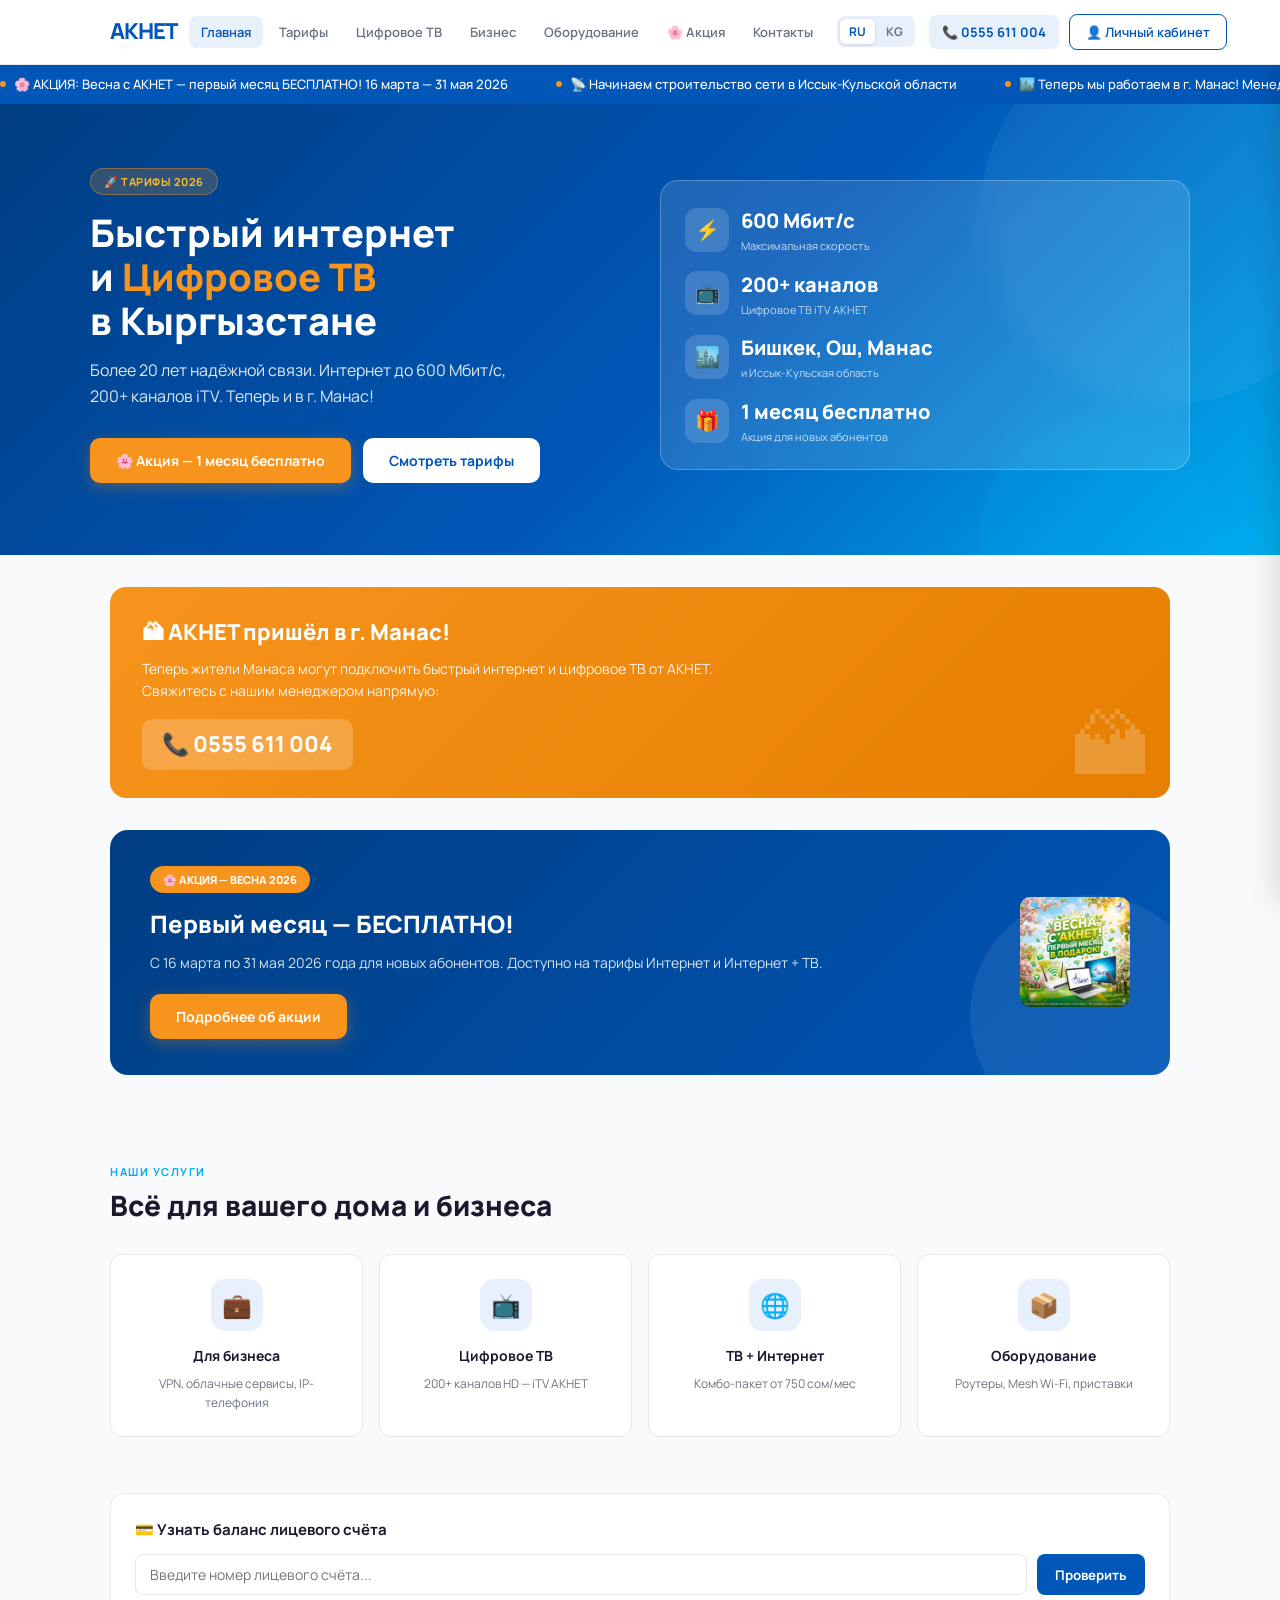
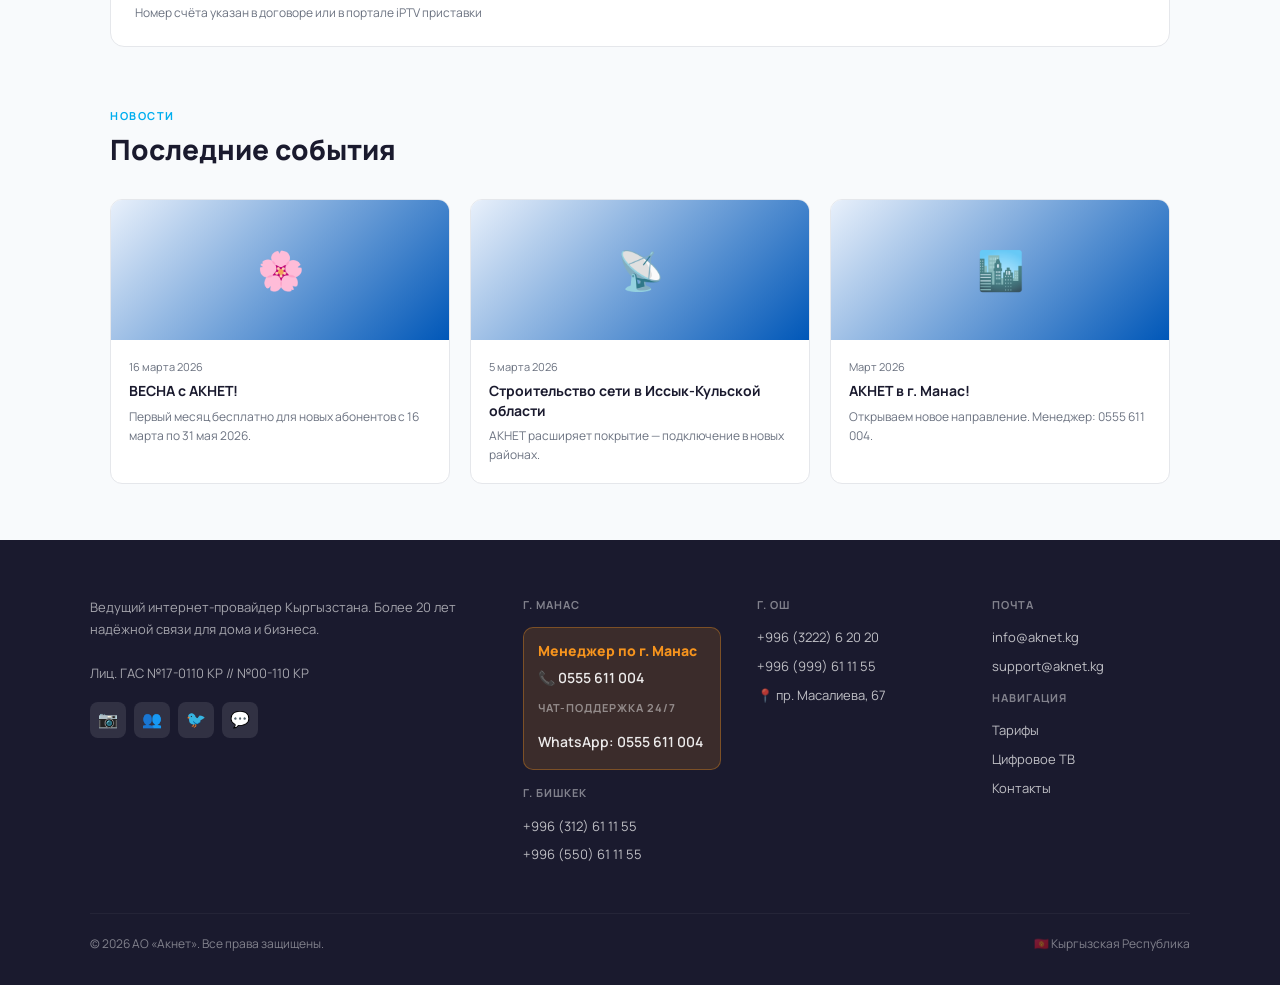
==== commit 75a0daf9: "Add files via upload" ====
--- a/index.html
+++ b/index.html
@@ -1,325 +1,44 @@
 <!DOCTYPE html>
-<html lang="ru">
+<html lang="ru" id="html-root">
 <head>
 <meta charset="UTF-8">
-<meta name="viewport" content="width=device-width,initial-scale=1">
+<meta name="viewport" content="width=device-width,initial-scale=1.0">
+<meta name="description" content="Ведущий интернет-провайдер Кыргызстана — быстрый интернет и Цифровое ТВ">
+<meta name="author" content="АКНЕТ">
+<title>АКНЕТ — Интернет и Цифровое ТВ в Кыргызстане</title>
+<link rel="preconnect" href="https://fonts.googleapis.com">
 <link href="https://fonts.googleapis.com/css2?family=Manrope:wght@400;500;600;700;800&display=swap" rel="stylesheet">
-<style>
-*{margin:0;padding:0;box-sizing:border-box}
-:root{
-  --blue:#0057B8;--bd:#003d82;--bl:#e8f0fb;--sky:#00AEEF;
-  --orange:#F7941D;--tx:#1a1a2e;--mu:#6b7280;--bo:#e5e7eb;
-  --bg:#f8fafc;--wh:#fff;--r:12px;--sh:0 4px 24px rgba(0,87,184,.10)
-}
-body{font-family:'Manrope',sans-serif;background:var(--bg);color:var(--tx);font-size:15px;line-height:1.6}
-
-/* NAV */
-header{background:var(--wh);border-bottom:1.5px solid var(--bo);position:sticky;top:0;z-index:200;box-shadow:0 2px 12px rgba(0,87,184,.07)}
-.hi{max-width:1100px;margin:0 auto;padding:0 20px;display:flex;align-items:center;justify-content:space-between;height:64px}
-.logo{display:flex;align-items:center;gap:8px;text-decoration:none}
-.logo img{height:34px;object-fit:contain}
-.logo-fb{font-size:24px;font-weight:800;color:var(--blue);letter-spacing:-1px;display:none}
-nav{display:flex;gap:4px}
-nav button{border:none;background:none;color:var(--mu);font-weight:600;font-size:13px;padding:7px 12px;border-radius:8px;cursor:pointer;font-family:inherit;transition:all .2s}
-nav button:hover,nav button.active{background:var(--bl);color:var(--blue)}
-.ha{display:flex;align-items:center;gap:10px}
-.ph{background:var(--bl);color:var(--blue);padding:7px 13px;border-radius:8px;font-weight:700;font-size:13px;white-space:nowrap}
-.bo-btn{border:1.5px solid var(--blue);color:var(--blue);background:transparent;padding:7px 16px;border-radius:8px;font-weight:600;font-size:13px;cursor:pointer;transition:all .2s;font-family:inherit}
-.bo-btn:hover{background:var(--blue);color:#fff}
-
-/* PAGES */
-.page{display:none}
-.page.active{display:block}
-
-/* TICKER */
-.ticker{background:var(--blue);color:#fff;padding:9px 0;overflow:hidden}
-.ticker-track{display:flex;gap:48px;animation:tick 22s linear infinite}
-@keyframes tick{0%{transform:translateX(0)}100%{transform:translateX(-50%)}}
-.ti{white-space:nowrap;font-size:13px;font-weight:500;display:flex;align-items:center;gap:8px}
-.td{width:6px;height:6px;border-radius:50%;background:var(--orange);flex-shrink:0}
-
-/* HERO */
-.hero{background:linear-gradient(135deg,#003d82 0%,#0057B8 55%,#00AEEF 100%);color:#fff;padding:64px 20px 72px;position:relative;overflow:hidden}
-.hero::before{content:'';position:absolute;right:-80px;top:-80px;width:380px;height:380px;border-radius:50%;background:rgba(255,255,255,.05)}
-.hero::after{content:'';position:absolute;right:60px;bottom:-100px;width:240px;height:240px;border-radius:50%;background:rgba(0,174,239,.14)}
-.hero-in{max-width:1100px;margin:0 auto;display:grid;grid-template-columns:1fr 1fr;gap:40px;align-items:center;position:relative;z-index:2}
-.hbadge{display:inline-block;background:rgba(247,148,29,.2);border:1px solid rgba(247,148,29,.4);color:#fbbf24;font-size:11px;font-weight:700;padding:4px 13px;border-radius:20px;margin-bottom:16px;letter-spacing:.5px;text-transform:uppercase}
-.hero h1{font-size:38px;font-weight:800;line-height:1.15;margin-bottom:16px}
-.hero h1 span{color:#F7941D}
-.hero p{font-size:16px;opacity:.88;margin-bottom:28px;max-width:420px}
-.hbtns{display:flex;gap:12px;flex-wrap:wrap}
-.btn-p{background:var(--orange);color:#fff;border:none;padding:13px 26px;border-radius:10px;font-weight:700;font-size:14px;cursor:pointer;transition:all .2s;font-family:inherit;box-shadow:0 4px 16px rgba(247,148,29,.3)}
-.btn-p:hover{background:#e67e00;transform:translateY(-1px)}
-.btn-w{background:#fff;color:var(--blue);border:none;padding:13px 26px;border-radius:10px;font-weight:700;font-size:14px;cursor:pointer;transition:all .2s;font-family:inherit}
-.btn-w:hover{background:var(--bl);transform:translateY(-1px)}
-.hcard{background:rgba(255,255,255,.12);backdrop-filter:blur(12px);border:1.5px solid rgba(255,255,255,.25);border-radius:18px;padding:24px;display:flex;flex-direction:column;gap:14px}
-.hstat{display:flex;align-items:center;gap:12px}
-.sico{width:44px;height:44px;border-radius:12px;background:rgba(255,255,255,.15);display:flex;align-items:center;justify-content:center;font-size:20px;flex-shrink:0}
-.sval{font-size:20px;font-weight:800}
-.slbl{font-size:11px;opacity:.75}
-
-/* PROMO BANNER */
-.promo{background:linear-gradient(135deg,#003d82,#0057B8);color:#fff;margin:32px 20px;max-width:1060px;margin-left:auto;margin-right:auto;border-radius:18px;padding:36px 40px;display:grid;grid-template-columns:1fr auto;align-items:center;gap:28px;position:relative;overflow:hidden}
-.promo::after{content:'';position:absolute;right:-40px;bottom:-60px;width:240px;height:240px;border-radius:50%;background:rgba(255,255,255,.07)}
-.promo img{height:110px;object-fit:contain;position:relative;z-index:2;border-radius:10px}
-.pb{background:var(--orange);color:#fff;font-size:11px;font-weight:800;padding:5px 13px;border-radius:20px;display:inline-block;margin-bottom:12px;text-transform:uppercase}
-.promo h2{font-size:24px;font-weight:800;margin-bottom:8px}
-.promo p{font-size:14px;opacity:.85;margin-bottom:20px}
-
-/* SECTION */
-.sec{padding:56px 20px;max-width:1100px;margin:0 auto}
-.slbl2{font-size:11px;font-weight:700;color:var(--sky);letter-spacing:1.5px;text-transform:uppercase;margin-bottom:8px}
-.stitle{font-size:28px;font-weight:800;margin-bottom:32px;line-height:1.2}
-
-/* SERVICES GRID */
-.sg{display:grid;grid-template-columns:repeat(4,1fr);gap:16px}
-.sc{background:var(--wh);border:1.5px solid var(--bo);border-radius:var(--r);padding:24px 18px;text-align:center;transition:all .25s;cursor:pointer;text-decoration:none;color:var(--tx);display:block}
-.sc:hover{border-color:var(--blue);box-shadow:var(--sh);transform:translateY(-3px)}
-.sc-img{width:100%;height:70px;object-fit:contain;margin-bottom:10px}
-.sc-ico{width:52px;height:52px;border-radius:14px;background:var(--bl);display:flex;align-items:center;justify-content:center;margin:0 auto 14px;font-size:24px;display:none}
-.sc h3{font-size:14px;font-weight:700;margin-bottom:6px}
-.sc p{font-size:12px;color:var(--mu)}
-
-/* TARIFFS */
-.tsec{background:linear-gradient(135deg,#f0f7ff,#e8f0fb);padding:56px 20px}
-.tin{max-width:1100px;margin:0 auto}
-.tg{display:grid;grid-template-columns:repeat(3,1fr);gap:20px;margin-top:32px}
-.tc{background:var(--wh);border:1.5px solid var(--bo);border-radius:16px;padding:28px 24px;transition:all .25s;position:relative;overflow:hidden}
-.tc.pop{border-color:var(--blue);box-shadow:0 8px 32px rgba(0,87,184,.15)}
-.popb{position:absolute;top:0;right:0;background:var(--blue);color:#fff;font-size:11px;font-weight:700;padding:6px 14px;border-radius:0 16px 0 12px}
-.tn{font-size:12px;font-weight:700;color:var(--mu);text-transform:uppercase;letter-spacing:1px;margin-bottom:8px}
-.tp{font-size:36px;font-weight:800;color:var(--blue);margin-bottom:4px}
-.tp span{font-size:16px;font-weight:500;color:var(--mu)}
-.ts2{font-size:26px;font-weight:800;margin:14px 0 6px}
-.tsl{font-size:12px;color:var(--mu);margin-bottom:18px}
-.tf{list-style:none;margin-bottom:24px}
-.tf li{display:flex;align-items:center;gap:7px;font-size:13px;padding:6px 0;border-bottom:1px solid var(--bo)}
-.tf li:last-child{border-bottom:none}
-.ck{color:#22c55e;font-weight:700;font-size:15px}
-.btt{width:100%;padding:12px;border-radius:10px;font-weight:700;font-size:14px;cursor:pointer;font-family:inherit;border:none;transition:all .2s}
-.btp{background:var(--blue);color:#fff}
-.btp:hover{background:var(--bd)}
-.bto{background:transparent;border:1.5px solid var(--bo);color:var(--tx)}
-.bto:hover{border-color:var(--blue);color:var(--blue)}
-
-/* TARIFF TABLE */
-.ttable{width:100%;border-collapse:collapse;margin-top:20px;font-size:13px}
-.ttable th{background:var(--blue);color:#fff;padding:10px 14px;text-align:left;font-weight:600}
-.ttable td{padding:10px 14px;border-bottom:1px solid var(--bo)}
-.ttable tr:hover td{background:#f0f7ff}
-.ttable tr:last-child td{border-bottom:none}
-.spd{font-weight:800;color:var(--blue);font-size:15px}
-.price-tag{font-weight:800;color:var(--tx)}
-
-/* NEWS */
-.ng{display:grid;grid-template-columns:repeat(3,1fr);gap:20px}
-.nc{background:var(--wh);border:1.5px solid var(--bo);border-radius:var(--r);overflow:hidden;transition:all .25s;cursor:pointer}
-.nc:hover{box-shadow:var(--sh);transform:translateY(-2px)}
-.nc-img{height:140px;background:linear-gradient(135deg,var(--bl),var(--blue));display:flex;align-items:center;justify-content:center;font-size:38px;overflow:hidden}
-.nc-img img{width:100%;height:100%;object-fit:cover}
-.nc-body{padding:18px}
-.ndate{font-size:11px;color:var(--mu);margin-bottom:6px}
-.nc h3{font-size:14px;font-weight:700;margin-bottom:6px;line-height:1.4}
-.nc p{font-size:12px;color:var(--mu)}
-
-/* CONTACTS */
-.csec{background:var(--tx);color:#fff;padding:56px 20px}
-.cin{max-width:1100px;margin:0 auto;display:grid;grid-template-columns:2fr 1fr 1fr 1fr;gap:36px}
-.cbrand p{font-size:13px;opacity:.6;margin-bottom:18px}
-.soc{display:flex;gap:8px}
-.sb{width:34px;height:34px;border-radius:8px;background:rgba(255,255,255,.1);display:flex;align-items:center;justify-content:center;font-size:15px;cursor:pointer;transition:all .2s}
-.sb:hover{background:var(--blue)}
-.cc h4{font-size:12px;font-weight:700;margin-bottom:14px;opacity:.45;letter-spacing:1px;text-transform:uppercase}
-.cc a,.cc p{display:block;color:rgba(255,255,255,.72);text-decoration:none;font-size:13px;margin-bottom:8px;transition:color .2s}
-.cc a:hover{color:#fff}
-.manas-highlight{background:rgba(247,148,29,.15);border:1px solid rgba(247,148,29,.35);border-radius:10px;padding:12px 14px;margin-bottom:14px}
-.manas-highlight .city{font-size:14px;font-weight:800;color:var(--orange);margin-bottom:4px}
-.manas-highlight a{color:rgba(255,255,255,.9)!important;font-weight:600;font-size:14px!important;margin-bottom:4px!important}
-.fbar{border-top:1px solid rgba(255,255,255,.1);margin-top:40px;padding-top:20px;display:flex;justify-content:space-between;align-items:center;opacity:.45;font-size:12px;max-width:1100px;margin-left:auto;margin-right:auto}
-
-/* BALANCE */
-.bwid{background:var(--wh);border:1.5px solid var(--bo);border-radius:14px;padding:24px;margin-bottom:20px}
-.bwid h3{font-size:15px;font-weight:700;margin-bottom:12px}
-.ig{display:flex;gap:10px}
-.ig input{flex:1;padding:10px 14px;border:1.5px solid var(--bo);border-radius:8px;font-family:inherit;font-size:14px;outline:none;transition:border-color .2s}
-.ig input:focus{border-color:var(--blue)}
-.ig button{background:var(--blue);color:#fff;border:none;padding:10px 18px;border-radius:8px;font-weight:700;cursor:pointer;font-family:inherit}
-
-/* EQUIP */
-.eg{display:grid;grid-template-columns:repeat(3,1fr);gap:20px}
-.ec{background:var(--wh);border:1.5px solid var(--bo);border-radius:var(--r);padding:24px;transition:all .25s}
-.ec:hover{box-shadow:var(--sh);transform:translateY(-2px)}
-.ec h3{font-size:14px;font-weight:700;margin-bottom:8px}
-.ec p{font-size:12px;color:var(--mu);margin-bottom:14px}
-.price-pill{background:var(--bl);color:var(--blue);font-size:13px;font-weight:800;padding:5px 14px;border-radius:20px;display:inline-block}
-
-/* ACCIA PAGE */
-.accia-card{background:var(--wh);border:1.5px solid var(--bo);border-radius:16px;padding:32px;margin-bottom:24px}
-.accia-card h2{font-size:20px;font-weight:800;color:var(--blue);margin-bottom:12px}
-.accia-list{list-style:none;margin:14px 0}
-.accia-list li{display:flex;align-items:flex-start;gap:8px;padding:8px 0;border-bottom:1px solid var(--bo);font-size:14px}
-.accia-list li:last-child{border-bottom:none}
-.step{width:24px;height:24px;border-radius:50%;background:var(--blue);color:#fff;font-size:12px;font-weight:700;display:flex;align-items:center;justify-content:center;flex-shrink:0;margin-top:1px}
-
-/* MANAS SPECIAL */
-.manas-banner{background:linear-gradient(135deg,#F7941D,#e67e00);color:#fff;border-radius:16px;padding:28px 32px;margin-bottom:32px;position:relative;overflow:hidden}
-.manas-banner::after{content:'🏔';position:absolute;right:20px;bottom:-10px;font-size:80px;opacity:.2}
-.manas-banner h2{font-size:22px;font-weight:800;margin-bottom:8px}
-.manas-banner p{font-size:14px;opacity:.9;margin-bottom:16px}
-.manas-banner .phone-big{font-size:22px;font-weight:800;background:rgba(255,255,255,.2);display:inline-block;padding:8px 20px;border-radius:10px}
-
-/* HAMBURGER */
-.burger{display:none;flex-direction:column;justify-content:center;align-items:center;width:40px;height:40px;border:none;background:none;cursor:pointer;gap:5px;padding:4px;border-radius:8px;transition:background .2s}
-.burger:hover{background:var(--bl)}
-.burger span{display:block;width:22px;height:2px;background:var(--tx);border-radius:2px;transition:all .3s}
-.burger.open span:nth-child(1){transform:translateY(7px) rotate(45deg)}
-.burger.open span:nth-child(2){opacity:0}
-.burger.open span:nth-child(3){transform:translateY(-7px) rotate(-45deg)}
-
-/* MOBILE NAV OVERLAY */
-.mob-nav{display:none;position:fixed;inset:0;background:rgba(0,0,0,.45);z-index:150;backdrop-filter:blur(2px)}
-.mob-nav.open{display:block}
-.mob-menu{position:fixed;top:0;right:0;width:280px;height:100%;background:#fff;z-index:160;padding:20px 0;box-shadow:-4px 0 24px rgba(0,0,0,.15);overflow-y:auto;transform:translateX(100%);transition:transform .3s ease}
-.mob-menu.open{transform:translateX(0)}
-.mob-menu-head{padding:12px 20px 20px;border-bottom:1px solid var(--bo);display:flex;align-items:center;justify-content:space-between}
-.mob-close{border:none;background:none;font-size:22px;cursor:pointer;color:var(--mu);line-height:1}
-.mob-menu nav{display:flex;flex-direction:column;gap:2px;padding:12px 12px}
-.mob-menu nav button{text-align:left;padding:12px 14px;font-size:15px;border-radius:10px;width:100%}
-.mob-menu .ha{flex-direction:column;align-items:stretch;padding:12px 12px;gap:8px;border-top:1px solid var(--bo);margin-top:4px}
-.mob-menu .ph{text-align:center}
-.mob-menu .bo-btn{text-align:center}
-
-/* ===== TABLET: 769px – 1024px ===== */
-@media(min-width:769px) and (max-width:1024px){
-  .hi{padding:0 16px}
-  nav button{font-size:12px;padding:6px 8px}
-  .ph{font-size:12px;padding:6px 10px}
-  .bo-btn{font-size:12px;padding:6px 12px}
-  .hero-in{gap:24px}
-  .hero h1{font-size:30px}
-  .sg{grid-template-columns:repeat(2,1fr)}
-  .ng{grid-template-columns:repeat(2,1fr)}
-  .eg{grid-template-columns:repeat(2,1fr)}
-  .tg{grid-template-columns:repeat(2,1fr)}
-  .cin{grid-template-columns:1fr 1fr;gap:24px}
-  .promo{padding:28px 28px}
-  .promo img{height:80px}
-  .promo h2{font-size:20px}
-  /* contacts */
-  [style*="grid-template-columns:repeat(3,1fr)"]{grid-template-columns:1fr 1fr!important}
-  [style*="grid-template-columns:1fr 1fr"]{grid-template-columns:1fr!important}
-  /* business cloud */
-  [style*="grid-template-columns:repeat(4,1fr)"]{grid-template-columns:repeat(2,1fr)!important}
-}
-
-/* ===== MOBILE: ≤768px ===== */
-@media(max-width:768px){
-  /* Header */
-  nav{display:none}
-  .ha{display:none}
-  .burger{display:flex}
-  .hi{height:56px;padding:0 14px}
-  .logo img{height:28px}
-
-  /* Hero */
-  .hero{padding:40px 16px 48px}
-  .hero-in{grid-template-columns:1fr;gap:28px}
-  .hero h1{font-size:26px}
-  .hero p{font-size:14px;max-width:100%}
-  .hbtns{flex-direction:column;gap:10px}
-  .hbtns .btn-p,.hbtns .btn-w{width:100%;text-align:center}
-  .hcard{padding:18px}
-  .sval{font-size:17px}
-
-  /* Ticker */
-  .ti{font-size:12px}
-
-  /* Sections */
-  .sec{padding:36px 16px}
-  .stitle{font-size:22px;margin-bottom:20px}
-
-  /* Grids */
-  .sg{grid-template-columns:repeat(2,1fr);gap:10px}
-  .ng{grid-template-columns:1fr;gap:14px}
-  .eg{grid-template-columns:1fr;gap:14px}
-  .tg{grid-template-columns:1fr;gap:16px}
-  .cin{grid-template-columns:1fr;gap:24px}
-
-  /* Promo */
-  .promo{grid-template-columns:1fr;padding:22px 18px;margin:20px 16px;border-radius:14px}
-  .promo img{display:none}
-  .promo h2{font-size:18px}
-
-  /* Manas banner */
-  .manas-banner{padding:20px 18px;border-radius:12px}
-  .manas-banner h2{font-size:18px}
-  .manas-banner .phone-big{font-size:18px}
-
-  /* Tariff table */
-  .ttable{font-size:12px;display:block;overflow-x:auto;-webkit-overflow-scrolling:touch}
-  .ttable thead,.ttable tbody,.ttable th,.ttable td,.ttable tr{display:revert}
-  .ttable th,.ttable td{padding:8px 10px;white-space:nowrap}
-
-  /* Tariff cards */
-  .tc{padding:22px 18px}
-  .tp{font-size:28px}
-
-  /* Footer */
-  .csec{padding:36px 16px}
-  .fbar{flex-direction:column;gap:10px;text-align:center}
-
-  /* Balance widget */
-  .ig{flex-direction:column;gap:8px}
-  .ig button{width:100%;padding:12px}
-
-  /* Contacts grids */
-  [style*="grid-template-columns:repeat(3,1fr)"]{grid-template-columns:1fr!important}
-  [style*="grid-template-columns:1fr 1fr"]{grid-template-columns:1fr!important}
-  [style*="grid-template-columns:repeat(4,1fr)"]{grid-template-columns:repeat(2,1fr)!important}
-  [style*="grid-template-columns:2fr 1fr 1fr 1fr"]{grid-template-columns:1fr!important}
-
-  /* Business / TV 2-col grids */
-  .accia-card{padding:20px 16px}
-  .sc{padding:16px 10px}
-  .sc-img{height:50px}
-  .sc h3{font-size:13px}
-  .sc p{font-size:11px}
-
-  /* Equipment cards */
-  .ec{padding:18px 14px}
-
-  /* Service cards */
-  .nc-img{height:110px}
-}
-
-/* ===== SMALL MOBILE: ≤400px ===== */
-@media(max-width:400px){
-  .sg{grid-template-columns:1fr}
-  .hero h1{font-size:22px}
-  [style*="grid-template-columns:repeat(4,1fr)"]{grid-template-columns:1fr!important}
-}
-</style>
+<link rel="stylesheet" href="css/main.css">
+<link rel="stylesheet" href="css/header.css">
+<link rel="stylesheet" href="css/pages.css">
+<link rel="stylesheet" href="css/responsive.css">
 </head>
 <body>
 
+<!-- ═══ ШАПКА ═══ -->
 <header>
   <div class="hi">
-    <a class="logo" href="#">
-      <img src="https://aknet.kg/ima/header/logo.png?v=64693cce" alt="Акнет" onerror="this.style.display='none';this.nextElementSibling.style.display='block'">
+    <a class="logo" href="#" onclick="show('home')">
+      <img src="https://aknet.kg/ima/header/logo.png?v=64693cce" alt="АКНЕТ"
+           onerror="this.style.display='none';this.nextElementSibling.style.display='block'">
       <span class="logo-fb">АКНЕТ</span>
     </a>
     <nav>
-      <button class="active" onclick="show('home')">Главная</button>
-      <button onclick="show('tariffs')">Тарифы</button>
-      <button onclick="show('tv')">Цифровое ТВ</button>
-      <button onclick="show('business')">Бизнес</button>
-      <button onclick="show('equip')">Оборудование</button>
-      <button onclick="show('akcia')">🌸 Акция</button>
-      <button onclick="show('contacts')">Контакты</button>
+      <button data-page="home"     data-i18n="nav_home"     onclick="show('home')"     class="active">Главная</button>
+      <button data-page="tariffs"  data-i18n="nav_tariffs"  onclick="show('tariffs')">Тарифы</button>
+      <button data-page="tv"       data-i18n="nav_tv"       onclick="show('tv')">Цифровое ТВ</button>
+      <button data-page="business" data-i18n="nav_business" onclick="show('business')">Бизнес</button>
+      <button data-page="equip"    data-i18n="nav_equip"    onclick="show('equip')">Оборудование</button>
+      <button data-page="akcia"    data-i18n="nav_akcia"    onclick="show('akcia')">🌸 Акция</button>
+      <button data-page="contacts" data-i18n="nav_contacts" onclick="show('contacts')">Контакты</button>
     </nav>
     <div class="ha">
-      <span class="ph">📞 0555 611 004</span>
-      <button class="bo-btn">Личный кабинет</button>
+      <div class="lang-sw">
+        <button data-lang="ru" class="active" onclick="setLang('ru')">RU</button>
+        <button data-lang="kg"                onclick="setLang('kg')">KG</button>
+      </div>
+      <a href="tel:+996555611004" class="ph">📞 0555 611 004</a>
+      <a href="https://billing.aknet.kg/" target="_blank" rel="noopener" class="bo-btn" data-i18n="cabinet">👤 Личный кабинет</a>
     </div>
     <button class="burger" id="burger" aria-label="Меню" onclick="toggleMenu()">
       <span></span><span></span><span></span>
@@ -327,277 +46,244 @@
   </div>
 </header>
 
-<!-- MOBILE MENU -->
+<!-- ═══ МОБИЛЬНОЕ МЕНЮ ═══ -->
 <div class="mob-nav" id="mobNav" onclick="closeMenu()"></div>
 <div class="mob-menu" id="mobMenu">
   <div class="mob-menu-head">
-    <a class="logo" href="#">
-      <img src="https://aknet.kg/ima/header/logo.png?v=64693cce" alt="Акнет" style="height:28px" onerror="this.style.display='none'">
+    <a class="logo" href="#" onclick="show('home');closeMenu()">
+      <img src="https://aknet.kg/ima/header/logo.png?v=64693cce" alt="АКНЕТ" style="height:28px" onerror="this.style.display='none'">
       <span style="font-size:20px;font-weight:800;color:var(--blue);letter-spacing:-1px">АКНЕТ</span>
     </a>
     <button class="mob-close" onclick="closeMenu()">&#x2715;</button>
   </div>
+  <div class="mob-lang">
+    <div class="lang-sw">
+      <button data-lang="ru" class="active" onclick="setLang('ru')">RU</button>
+      <button data-lang="kg"                onclick="setLang('kg')">KG</button>
+    </div>
+  </div>
   <nav>
-    <button onclick="show('home');closeMenu()">Главная</button>
-    <button onclick="show('tariffs');closeMenu()">Тарифы</button>
-    <button onclick="show('tv');closeMenu()">Цифровое ТВ</button>
-    <button onclick="show('business');closeMenu()">Бизнес</button>
-    <button onclick="show('equip');closeMenu()">Оборудование</button>
-    <button onclick="show('akcia');closeMenu()">🌸 Акция</button>
-    <button onclick="show('contacts');closeMenu()">Контакты</button>
+    <button data-page="home"     data-i18n="nav_home"     onclick="show('home');closeMenu()">Главная</button>
+    <button data-page="tariffs"  data-i18n="nav_tariffs"  onclick="show('tariffs');closeMenu()">Тарифы</button>
+    <button data-page="tv"       data-i18n="nav_tv"       onclick="show('tv');closeMenu()">Цифровое ТВ</button>
+    <button data-page="business" data-i18n="nav_business" onclick="show('business');closeMenu()">Бизнес</button>
+    <button data-page="equip"    data-i18n="nav_equip"    onclick="show('equip');closeMenu()">Оборудование</button>
+    <button data-page="akcia"    data-i18n="nav_akcia"    onclick="show('akcia');closeMenu()">🌸 Акция</button>
+    <button data-page="contacts" data-i18n="nav_contacts" onclick="show('contacts');closeMenu()">Контакты</button>
   </nav>
-  <div class="ha" style="flex-direction:column;align-items:stretch;padding:12px;gap:8px;border-top:1px solid var(--bo);margin-top:4px">
-    <span class="ph" style="display:block;text-align:center">📞 0555 611 004</span>
-    <button class="bo-btn" style="width:100%;font-family:inherit">Личный кабинет</button>
-  </div>
-</div>
-
-<!-- HOME -->
+  <div class="mob-menu-bottom">
+    <a href="tel:+996555611004" class="ph">📞 0555 611 004</a>
+    <a href="https://billing.aknet.kg/" target="_blank" rel="noopener" class="bo-btn" data-i18n="cabinet" onclick="closeMenu()">👤 Личный кабинет</a>
+  </div>
+</div>
+
+<!-- ═══ ГЛАВНАЯ ═══ -->
 <div id="home" class="page active">
   <div class="ticker">
     <div class="ticker-track">
-      <div class="ti"><span class="td"></span>🌸 АКЦИЯ: Весна с АКНЕТ — первый месяц БЕСПЛАТНО! 16 марта — 31 мая 2026</div>
-      <div class="ti"><span class="td"></span>📡 Начинаем строительство сети в Иссык-Кульской области</div>
-      <div class="ti"><span class="td"></span>🏙️ Теперь мы работаем в г. Манас! Менеджер: 0555 611 004</div>
-      <div class="ti"><span class="td"></span>📺 ТВ «Семейный Плюс» — 200+ каналов всего за 465 сом/мес</div>
-      <div class="ti"><span class="td"></span>🌸 АКЦИЯ: Весна с АКНЕТ — первый месяц БЕСПЛАТНО! 16 марта — 31 мая 2026</div>
-      <div class="ti"><span class="td"></span>📡 Начинаем строительство сети в Иссык-Кульской области</div>
-      <div class="ti"><span class="td"></span>🏙️ Теперь мы работаем в г. Манас! Менеджер: 0555 611 004</div>
-      <div class="ti"><span class="td"></span>📺 ТВ «Семейный Плюс» — 200+ каналов всего за 465 сом/мес</div>
-    </div>
-  </div>
-
+      <div class="ti"><span class="td"></span><span data-i18n="ticker1">🌸 АКЦИЯ: Весна с АКНЕТ — первый месяц БЕСПЛАТНО! 16 марта — 31 мая 2026</span></div>
+      <div class="ti"><span class="td"></span><span data-i18n="ticker2">📡 Начинаем строительство сети в Иссык-Кульской области</span></div>
+      <div class="ti"><span class="td"></span><span data-i18n="ticker3">🏙️ Теперь мы работаем в г. Манас! Менеджер: 0555 611 004</span></div>
+      <div class="ti"><span class="td"></span><span data-i18n="ticker4">📺 ТВ «Семейный Плюс» — 200+ каналов всего за 465 сом/мес</span></div>
+      <div class="ti"><span class="td"></span><span data-i18n="ticker1">🌸 АКЦИЯ: Весна с АКНЕТ — первый месяц БЕСПЛАТНО! 16 марта — 31 мая 2026</span></div>
+      <div class="ti"><span class="td"></span><span data-i18n="ticker2">📡 Начинаем строительство сети в Иссык-Кульской области</span></div>
+      <div class="ti"><span class="td"></span><span data-i18n="ticker3">🏙️ Теперь мы работаем в г. Манас! Менеджер: 0555 611 004</span></div>
+      <div class="ti"><span class="td"></span><span data-i18n="ticker4">📺 ТВ «Семейный Плюс» — 200+ каналов всего за 465 сом/мес</span></div>
+    </div>
+  </div>
   <section class="hero">
     <div class="hero-in">
       <div>
-        <div class="hbadge">🚀 Тарифы 2026</div>
-        <h1>Быстрый интернет<br>и <span>Цифровое ТВ</span><br>в Кыргызстане</h1>
-        <p>Более 20 лет надёжной связи. Интернет до 600 Мбит/с, 200+ каналов iTV. Теперь и в г. Манас!</p>
+        <div class="hbadge" data-i18n="hero_badge">🚀 Тарифы 2026</div>
+        <h1 data-i18n="hero_h1">Быстрый интернет<br>и <span style="color:#F7941D">Цифровое ТВ</span><br>в Кыргызстане</h1>
+        <p data-i18n="hero_p">Более 20 лет надёжной связи. Интернет до 600 Мбит/с, 200+ каналов iTV. Теперь и в г. Манас!</p>
         <div class="hbtns">
-          <button class="btn-p" onclick="show('akcia')">🌸 Акция — 1 месяц бесплатно</button>
-          <button class="btn-w" onclick="show('tariffs')">Смотреть тарифы</button>
+          <button class="btn-p" onclick="show('akcia')" data-i18n="hero_btn1">🌸 Акция — 1 месяц бесплатно</button>
+          <button class="btn-w" onclick="show('tariffs')" data-i18n="hero_btn2">Смотреть тарифы</button>
         </div>
       </div>
       <div>
         <div class="hcard">
-          <div class="hstat"><div class="sico">⚡</div><div><div class="sval">600 Мбит/с</div><div class="slbl">Максимальная скорость</div></div></div>
-          <div class="hstat"><div class="sico">📺</div><div><div class="sval">200+ каналов</div><div class="slbl">Цифровое ТВ iTV АКНЕТ</div></div></div>
-          <div class="hstat"><div class="sico">🏙️</div><div><div class="sval">Бишкек, Ош, Манас</div><div class="slbl">и Иссык-Кульская область</div></div></div>
-          <div class="hstat"><div class="sico">🎁</div><div><div class="sval">1 месяц бесплатно</div><div class="slbl">Акция для новых абонентов</div></div></div>
+          <div class="hstat"><div class="sico">⚡</div><div><div class="sval">600 Мбит/с</div><div class="slbl" data-i18n="stat1">Максимальная скорость</div></div></div>
+          <div class="hstat"><div class="sico">📺</div><div><div class="sval">200+ каналов</div><div class="slbl" data-i18n="stat2">Цифровое ТВ iTV АКНЕТ</div></div></div>
+          <div class="hstat"><div class="sico">🏙️</div><div><div class="sval" data-i18n="stat3v">Бишкек, Ош, Манас</div><div class="slbl" data-i18n="stat3">и Иссык-Кульская область</div></div></div>
+          <div class="hstat"><div class="sico">🎁</div><div><div class="sval" data-i18n="stat4v">1 месяц бесплатно</div><div class="slbl" data-i18n="stat4">Акция для новых абонентов</div></div></div>
         </div>
       </div>
     </div>
   </section>
-
-  <!-- MANAS SPECIAL -->
-  <div style="max-width:1100px;margin:32px auto;padding:0 20px">
+  <div class="container" style="margin-top:32px">
     <div class="manas-banner">
-      <h2>🏔 АКНЕТ пришёл в г. Манас!</h2>
-      <p>Теперь жители Манаса могут подключить быстрый интернет и цифровое ТВ от АКНЕТ.<br>Свяжитесь с нашим менеджером по городу Манас напрямую:</p>
+      <h2 data-i18n="manas_h">🏔 АКНЕТ пришёл в г. Манас!</h2>
+      <p data-i18n="manas_p">Теперь жители Манаса могут подключить быстрый интернет и цифровое ТВ от АКНЕТ.<br>Свяжитесь с нашим менеджером напрямую:</p>
       <div class="phone-big">📞 0555 611 004</div>
     </div>
   </div>
-
-  <!-- PROMO -->
-  <div style="max-width:1100px;margin:0 auto;padding:0 20px">
+  <div class="container">
     <div class="promo">
       <div>
-        <div class="pb">🌸 Акция — Весна 2026</div>
-        <h2>Первый месяц — БЕСПЛАТНО!</h2>
-        <p>С 16 марта по 31 мая 2026 года для новых абонентов. Доступно на тарифы Интернет и Интернет + ТВ. Для жителей квартир и частного сектора по всей сети АКНЕТ.</p>
-        <button class="btn-p" onclick="show('akcia')">Подробнее об акции</button>
+        <div class="pb" data-i18n="promo_badge">🌸 Акция — Весна 2026</div>
+        <h2 data-i18n="promo_h">Первый месяц — БЕСПЛАТНО!</h2>
+        <p data-i18n="promo_p">С 16 марта по 31 мая 2026 года для новых абонентов. Доступно на тарифы Интернет и Интернет + ТВ.</p>
+        <button class="btn-p" onclick="show('akcia')" data-i18n="promo_btn">Подробнее об акции</button>
       </div>
       <img src="files/vesna.png" alt="Весна с АКНЕТ" onerror="this.style.display='none'">
     </div>
   </div>
-
-  <!-- SERVICES -->
   <div class="sec">
-    <div class="slbl2">Наши услуги</div>
-    <div class="stitle">Всё для вашего дома и бизнеса</div>
+    <div class="slbl2" data-i18n="serv_lbl">Наши услуги</div>
+    <div class="stitle" data-i18n="serv_title">Всё для вашего дома и бизнеса</div>
     <div class="sg">
-      <a class="sc" onclick="show('business')">
-        <img class="sc-img" src="https://aknet.kg/files/media/0/84.png" alt="Бизнес" onerror="this.style.display='none';this.nextElementSibling.style.display='flex'">
-        <div class="sc-ico">💼</div>
-        <h3>Для бизнеса</h3>
-        <p>VPN, облачные сервисы, IP-телефония</p>
-      </a>
-      <a class="sc" onclick="show('tv')">
-        <img class="sc-img" src="https://aknet.kg/files/media/0/77.png" alt="ТВ" onerror="this.style.display='none';this.nextElementSibling.style.display='flex'">
-        <div class="sc-ico">📺</div>
-        <h3>Цифровое ТВ</h3>
-        <p>200+ каналов HD — iTV АКНЕТ</p>
-      </a>
-      <a class="sc" onclick="show('tariffs')">
-        <img class="sc-img" src="https://aknet.kg/files/media/0/83.png" alt="ТВ+Инет" onerror="this.style.display='none';this.nextElementSibling.style.display='flex'">
-        <div class="sc-ico">🌐</div>
-        <h3>ТВ + Интернет</h3>
-        <p>Комбо-пакет от 750 сом/мес</p>
-      </a>
-      <a class="sc" onclick="show('equip')">
-        <img class="sc-img" src="https://aknet.kg/files/media/0/76.png" alt="Оборуд." onerror="this.style.display='none';this.nextElementSibling.style.display='flex'">
-        <div class="sc-ico">📦</div>
-        <h3>Оборудование</h3>
-        <p>Роутеры, Mesh Wi-Fi, приставки</p>
-      </a>
-    </div>
-  </div>
-
-  <!-- BALANCE -->
-  <div style="max-width:1100px;margin:0 auto;padding:0 20px 40px">
+      <a class="sc" onclick="show('business')"><img class="sc-img" src="https://aknet.kg/files/media/0/84.png" alt="" onerror="this.style.display='none';this.nextElementSibling.style.display='flex'"><div class="sc-ico">💼</div><h3 data-i18n="svc1_h">Для бизнеса</h3><p data-i18n="svc1_p">VPN, облачные сервисы, IP-телефония</p></a>
+      <a class="sc" onclick="show('tv')"><img class="sc-img" src="https://aknet.kg/files/media/0/77.png" alt="" onerror="this.style.display='none';this.nextElementSibling.style.display='flex'"><div class="sc-ico">📺</div><h3 data-i18n="svc2_h">Цифровое ТВ</h3><p data-i18n="svc2_p">200+ каналов HD — iTV АКНЕТ</p></a>
+      <a class="sc" onclick="show('tariffs')"><img class="sc-img" src="https://aknet.kg/files/media/0/83.png" alt="" onerror="this.style.display='none';this.nextElementSibling.style.display='flex'"><div class="sc-ico">🌐</div><h3 data-i18n="svc3_h">ТВ + Интернет</h3><p data-i18n="svc3_p">Комбо-пакет от 750 сом/мес</p></a>
+      <a class="sc" onclick="show('equip')"><img class="sc-img" src="https://aknet.kg/files/media/0/76.png" alt="" onerror="this.style.display='none';this.nextElementSibling.style.display='flex'"><div class="sc-ico">📦</div><h3 data-i18n="svc4_h">Оборудование</h3><p data-i18n="svc4_p">Роутеры, Mesh Wi-Fi, приставки</p></a>
+    </div>
+  </div>
+  <div class="container" style="padding-bottom:40px">
     <div class="bwid">
-      <h3>💳 Узнать баланс лицевого счёта</h3>
+      <h3 data-i18n="bal_h">💳 Узнать баланс лицевого счёта</h3>
       <div class="ig">
-        <input type="text" placeholder="Введите номер лицевого счёта...">
-        <button>Проверить</button>
-      </div>
-      <p style="font-size:12px;color:var(--mu);margin-top:8px">Номер счёта указан в договоре или в портале iPTV приставки</p>
-    </div>
-  </div>
-
-  <!-- NEWS -->
+        <input type="text" data-i18n-ph="bal_ph" placeholder="Введите номер лицевого счёта..." onkeydown="if(event.key==='Enter')checkBalance(this)">
+        <button onclick="checkBalance(this)" data-i18n="bal_btn">Проверить</button>
+      </div>
+      <p style="font-size:12px;color:var(--mu);margin-top:8px" data-i18n="bal_hint">Номер счёта указан в договоре или в портале iPTV приставки</p>
+    </div>
+  </div>
   <div class="sec" style="padding-top:0">
-    <div class="slbl2">Новости</div>
-    <div class="stitle">Последние события</div>
+    <div class="slbl2" data-i18n="news_lbl">Новости</div>
+    <div class="stitle" data-i18n="news_title">Последние события</div>
     <div class="ng">
-      <div class="nc" onclick="show('akcia')">
-        <div class="nc-img"><img src="https://aknet.kg/files/banners/newsvesnaru.png" alt="" onerror="this.parentElement.innerHTML='🌸'"></div>
-        <div class="nc-body"><div class="ndate">16 марта 2026</div><h3>ВЕСНА с АКНЕТ!</h3><p>Первый месяц — бесплатно для новых абонентов с 16 марта по 31 мая 2026.</p></div>
-      </div>
-      <div class="nc">
-        <div class="nc-img">📡</div>
-        <div class="nc-body"><div class="ndate">5 марта 2026</div><h3>Строительство сети в Иссык-Кульской области</h3><p>АКНЕТ расширяет покрытие — подключение в новых районах.</p></div>
-      </div>
-      <div class="nc">
-        <div class="nc-img">🏙️</div>
-        <div class="nc-body"><div class="ndate">Март 2026</div><h3>АКНЕТ в г. Манас!</h3><p>Открываем новое направление. Менеджер по Манасу: 0555 611 004.</p></div>
-      </div>
-    </div>
-  </div>
-</div>
-
-<!-- TARIFFS PAGE -->
+      <div class="nc" onclick="show('akcia')"><div class="nc-img"><img src="https://aknet.kg/files/banners/newsvesnaru.png" alt="" onerror="this.parentElement.innerHTML='🌸'"></div><div class="nc-body"><div class="ndate" data-i18n="news1_date">16 марта 2026</div><h3 data-i18n="news1_h">ВЕСНА с АКНЕТ!</h3><p data-i18n="news1_p">Первый месяц — бесплатно для новых абонентов с 16 марта по 31 мая 2026.</p></div></div>
+      <div class="nc"><div class="nc-img">📡</div><div class="nc-body"><div class="ndate" data-i18n="news2_date">5 марта 2026</div><h3 data-i18n="news2_h">Строительство сети в Иссык-Кульской области</h3><p data-i18n="news2_p">АКНЕТ расширяет покрытие — подключение в новых районах.</p></div></div>
+      <div class="nc"><div class="nc-img">🏙️</div><div class="nc-body"><div class="ndate" data-i18n="news3_date">Март 2026</div><h3 data-i18n="news3_h">АКНЕТ в г. Манас!</h3><p data-i18n="news3_p">Открываем новое направление. Менеджер по Манасу: 0555 611 004.</p></div></div>
+    </div>
+  </div>
+</div>
+
+<!-- ═══ ТАРИФЫ ═══ -->
 <div id="tariffs" class="page">
   <div class="tsec" style="padding-top:40px">
     <div class="tin">
-      <div class="slbl2">Тарифные планы</div>
-      <div class="stitle">iTV Unlim Family — Интернет + ТВ</div>
-      <table class="ttable">
-        <thead><tr><th>Тариф</th><th>Скорость</th><th>ТВ-каналы</th><th>Стоимость/мес</th><th></th></tr></thead>
-        <tbody>
-          <tr><td><strong>iTV Unlim Family Start</strong></td><td class="spd">40 Мбит/с</td><td>100+ каналов</td><td class="price-tag">750 сом</td><td><button class="btt bto" style="width:auto;padding:6px 16px" onclick="show('contacts')">Подключить</button></td></tr>
-          <tr><td><strong>iTV Unlim Family 1</strong></td><td class="spd">60 Мбит/с</td><td>150+ каналов</td><td class="price-tag">990 сом</td><td><button class="btt bto" style="width:auto;padding:6px 16px" onclick="show('contacts')">Подключить</button></td></tr>
-          <tr><td><strong>iTV Unlim Family 2</strong></td><td class="spd">80 Мбит/с</td><td>200+ каналов</td><td class="price-tag">1 200 сом</td><td><button class="btt btp" style="width:auto;padding:6px 16px" onclick="show('contacts')">Подключить</button></td></tr>
-          <tr><td><strong>iTV Unlim Family 3</strong></td><td class="spd">100 Мбит/с</td><td>200+ каналов</td><td class="price-tag">1 650 сом</td><td><button class="btt bto" style="width:auto;padding:6px 16px" onclick="show('contacts')">Подключить</button></td></tr>
-          <tr><td><strong>iTV Unlim Family 4</strong></td><td class="spd">350 Мбит/с</td><td>200+ каналов</td><td class="price-tag">2 200 сом</td><td><button class="btt bto" style="width:auto;padding:6px 16px" onclick="show('contacts')">Подключить</button></td></tr>
-          <tr><td><strong>iTV Unlim Family 5</strong></td><td class="spd">600 Мбит/с</td><td>200+ каналов</td><td class="price-tag">2 500 сом</td><td><button class="btt bto" style="width:auto;padding:6px 16px" onclick="show('contacts')">Подключить</button></td></tr>
-        </tbody>
-      </table>
-      <p style="font-size:12px;color:var(--mu);margin-top:12px">* Цены указаны в сомах с учётом всех налогов. Start недоступен в г. Бишкек и в частном секторе. Для тарифов 4 и 5 требуется оборудование >100 Мбит/с.</p>
-
-      <div class="stitle" style="margin-top:48px">Только Цифровое ТВ</div>
+      <div class="slbl2" data-i18n="tar_lbl">Тарифные планы</div>
+      <div class="stitle" data-i18n="tar_title">iTV Unlim Family — Интернет + ТВ</div>
+      <div style="overflow-x:auto">
+        <table class="ttable">
+          <thead><tr><th data-i18n="th_tariff">Тариф</th><th data-i18n="th_speed">Скорость</th><th data-i18n="th_ch">ТВ-каналы</th><th data-i18n="th_price">Стоимость/мес</th><th></th></tr></thead>
+          <tbody>
+            <tr><td><strong>iTV Unlim Family Start</strong></td><td class="spd">40 Мбит/с</td><td data-i18n="ch100">100+ каналов</td><td class="price-tag">750 сом</td><td><button class="btt bto" style="width:auto;padding:6px 16px" onclick="show('contacts')" data-i18n="connect">Подключить</button></td></tr>
+            <tr><td><strong>iTV Unlim Family 1</strong></td><td class="spd">60 Мбит/с</td><td data-i18n="ch150">150+ каналов</td><td class="price-tag">990 сом</td><td><button class="btt bto" style="width:auto;padding:6px 16px" onclick="show('contacts')" data-i18n="connect">Подключить</button></td></tr>
+            <tr><td><strong>iTV Unlim Family 2</strong></td><td class="spd">80 Мбит/с</td><td data-i18n="ch200">200+ каналов</td><td class="price-tag">1 200 сом</td><td><button class="btt btp" style="width:auto;padding:6px 16px" onclick="show('contacts')" data-i18n="connect">Подключить</button></td></tr>
+            <tr><td><strong>iTV Unlim Family 3</strong></td><td class="spd">100 Мбит/с</td><td data-i18n="ch200">200+ каналов</td><td class="price-tag">1 650 сом</td><td><button class="btt bto" style="width:auto;padding:6px 16px" onclick="show('contacts')" data-i18n="connect">Подключить</button></td></tr>
+            <tr><td><strong>iTV Unlim Family 4</strong></td><td class="spd">350 Мбит/с</td><td data-i18n="ch200">200+ каналов</td><td class="price-tag">2 200 сом</td><td><button class="btt bto" style="width:auto;padding:6px 16px" onclick="show('contacts')" data-i18n="connect">Подключить</button></td></tr>
+            <tr><td><strong>iTV Unlim Family 5</strong></td><td class="spd">600 Мбит/с</td><td data-i18n="ch200">200+ каналов</td><td class="price-tag">2 500 сом</td><td><button class="btt bto" style="width:auto;padding:6px 16px" onclick="show('contacts')" data-i18n="connect">Подключить</button></td></tr>
+          </tbody>
+        </table>
+      </div>
+      <p style="font-size:12px;color:var(--mu);margin-top:12px" data-i18n="tar_note">* Цены в сомах с учётом всех налогов. Start недоступен в г. Бишкек и в частном секторе.</p>
+      <div class="stitle" style="margin-top:48px" data-i18n="tar_tv_only">Только Цифровое ТВ</div>
       <div class="tg">
         <div class="tc">
-          <div class="tn">Семейный</div>
-          <div class="tp">395 <span>сом/мес</span></div>
-          <div class="ts2">150+</div><div class="tsl">телеканалов в HD</div>
+          <div class="tn" data-i18n="tc1_name">Семейный</div>
+          <div class="tp">395 <span data-i18n="per_mo">сом/мес</span></div>
+          <div class="ts2">150+</div><div class="tsl" data-i18n="tc_ch_hd">телеканалов в HD</div>
           <ul class="tf">
-            <li><span class="ck">✓</span>150 популярных каналов</li>
-            <li><span class="ck">✓</span>HD-качество изображения</li>
-            <li><span class="ck">✓</span>Детские каналы</li>
-            <li><span class="ck">✓</span>Родительский контроль</li>
-            <li><span class="ck">✓</span>Подключение в квартирах — 0 сом</li>
+            <li><span class="ck">✓</span><span data-i18n="tc1_f1">150 популярных каналов</span></li>
+            <li><span class="ck">✓</span><span data-i18n="tc1_f2">HD-качество изображения</span></li>
+            <li><span class="ck">✓</span><span data-i18n="tc1_f3">Детские каналы</span></li>
+            <li><span class="ck">✓</span><span data-i18n="tc1_f4">Родительский контроль</span></li>
+            <li><span class="ck">✓</span><span data-i18n="tc1_f5">Подключение в квартирах — 0 сом</span></li>
           </ul>
-          <button class="btt bto" onclick="show('contacts')">Подключить</button>
+          <button class="btt bto" onclick="show('contacts')" data-i18n="connect">Подключить</button>
         </div>
         <div class="tc pop">
-          <div class="popb">⭐ Популярный</div>
-          <div class="tn">Семейный Плюс</div>
-          <div class="tp">465 <span>сом/мес</span></div>
-          <div class="ts2">200+</div><div class="tsl">телеканалов в HD</div>
+          <div class="popb" data-i18n="popular">⭐ Популярный</div>
+          <div class="tn" data-i18n="tc2_name">Семейный Плюс</div>
+          <div class="tp">465 <span data-i18n="per_mo">сом/мес</span></div>
+          <div class="ts2">200+</div><div class="tsl" data-i18n="tc_ch_hd">телеканалов в HD</div>
           <ul class="tf">
-            <li><span class="ck">✓</span>200+ каналов</li>
-            <li><span class="ck">✓</span>Всё из тарифа «Семейный»</li>
-            <li><span class="ck">✓</span>Тематические каналы</li>
-            <li><span class="ck">✓</span>Запись передач на USB</li>
-            <li><span class="ck">✓</span>Пауза и перемотка ТВ</li>
+            <li><span class="ck">✓</span><span data-i18n="ch200">200+ каналов</span></li>
+            <li><span class="ck">✓</span><span data-i18n="tc2_f2">Всё из тарифа «Семейный»</span></li>
+            <li><span class="ck">✓</span><span data-i18n="tc2_f3">Тематические каналы</span></li>
+            <li><span class="ck">✓</span><span data-i18n="tc2_f4">Запись передач на USB</span></li>
+            <li><span class="ck">✓</span><span data-i18n="tc2_f5">Пауза и перемотка ТВ</span></li>
           </ul>
-          <button class="btt btp" onclick="show('contacts')">Подключить →</button>
+          <button class="btt btp" onclick="show('contacts')" data-i18n="connect_arrow">Подключить →</button>
         </div>
         <div class="tc">
-          <div class="tn">Частный сектор</div>
-          <div class="tp" style="font-size:26px">от 990 <span>сом/мес</span></div>
-          <div class="ts2" style="font-size:20px">60–600</div><div class="tsl">Мбит/с + ТВ</div>
+          <div class="tn" data-i18n="tc3_name">Частный сектор</div>
+          <div class="tp" style="font-size:26px">от 990 <span data-i18n="per_mo">сом/мес</span></div>
+          <div class="ts2" style="font-size:20px">60–600</div><div class="tsl" data-i18n="tc3_sub">Мбит/с + ТВ</div>
           <ul class="tf">
-            <li><span class="ck">✓</span>Подключение от 5 000 сом</li>
-            <li><span class="ck">✓</span>14 тестовых дней</li>
-            <li><span class="ck">✓</span>100% возврат если не устроит</li>
-            <li><span class="ck">✓</span>Транспорт сети 800 сом/мес</li>
-            <li><span class="ck">✓</span>Приставка в собственность</li>
+            <li><span class="ck">✓</span><span data-i18n="tc3_f1">Подключение от 5 000 сом</span></li>
+            <li><span class="ck">✓</span><span data-i18n="tc3_f2">14 тестовых дней</span></li>
+            <li><span class="ck">✓</span><span data-i18n="tc3_f3">100% возврат если не устроит</span></li>
+            <li><span class="ck">✓</span><span data-i18n="tc3_f4">Транспорт сети 800 сом/мес</span></li>
+            <li><span class="ck">✓</span><span data-i18n="tc3_f5">Приставка в собственность</span></li>
           </ul>
-          <button class="btt bto" onclick="show('contacts')">Узнать подробнее</button>
-        </div>
-      </div>
-    </div>
-  </div>
-</div>
-
-<!-- TV PAGE -->
+          <button class="btt bto" onclick="show('contacts')" data-i18n="more_info">Узнать подробнее</button>
+        </div>
+      </div>
+    </div>
+  </div>
+</div>
+
+<!-- ═══ ЦИФРОВОЕ ТВ ═══ -->
 <div id="tv" class="page">
   <div class="sec">
-    <div class="slbl2">Цифровое телевидение</div>
-    <div class="stitle">iTV АКНЕТ — 200+ каналов в HD</div>
+    <div class="slbl2" data-i18n="tv_lbl">Цифровое телевидение</div>
+    <div class="stitle" data-i18n="tv_title">iTV АКНЕТ — 200+ каналов в HD</div>
     <div style="display:grid;grid-template-columns:1fr 1fr;gap:24px;margin-bottom:32px">
       <div class="accia-card" style="margin-bottom:0">
-        <h2>Возможности iTV АКНЕТ</h2>
+        <h2 data-i18n="tv_feat_h">Возможности iTV АКНЕТ</h2>
         <ul class="accia-list">
-          <li><span class="ck">✓</span>Более 200 каналов: HD, фильмы, музыка, спорт, детские</li>
-          <li><span class="ck">✓</span>Запись передач на USB-носитель</li>
-          <li><span class="ck">✓</span>Пауза и перемотка прямого эфира</li>
-          <li><span class="ck">✓</span>Родительский контроль</li>
-          <li><span class="ck">✓</span>Профили: Папа, Мама, Семья</li>
-          <li><span class="ck">✓</span>Прогноз погоды, новости, гороскоп на экране ТВ</li>
-          <li><span class="ck">✓</span>Просмотр видео/фото/аудио через приставку</li>
-          <li><span class="ck">✓</span>Универсальный программируемый пульт</li>
-          <li><span class="ck">✓</span>ТВ-кредит на 3 дня</li>
+          <li><span class="ck">✓</span><span data-i18n="tv_f1">Более 200 каналов: HD, фильмы, музыка, спорт, детские</span></li>
+          <li><span class="ck">✓</span><span data-i18n="tv_f2">Запись передач на USB-носитель</span></li>
+          <li><span class="ck">✓</span><span data-i18n="tv_f3">Пауза и перемотка прямого эфира</span></li>
+          <li><span class="ck">✓</span><span data-i18n="tc1_f4">Родительский контроль</span></li>
+          <li><span class="ck">✓</span><span data-i18n="tv_f5">Профили: Папа, Мама, Семья</span></li>
+          <li><span class="ck">✓</span><span data-i18n="tv_f6">Прогноз погоды, новости, гороскоп на экране ТВ</span></li>
+          <li><span class="ck">✓</span><span data-i18n="tv_f7">Просмотр видео/фото/аудио через приставку</span></li>
+          <li><span class="ck">✓</span><span data-i18n="tv_f8">Универсальный программируемый пульт</span></li>
+          <li><span class="ck">✓</span><span data-i18n="tv_f9">ТВ-кредит на 3 дня</span></li>
         </ul>
       </div>
       <div>
         <div class="accia-card" style="margin-bottom:16px">
-          <h2 style="margin-bottom:16px">Тарифы ТВ</h2>
+          <h2 style="margin-bottom:16px" data-i18n="tv_tar_h">Тарифы ТВ</h2>
           <table class="ttable">
-            <thead><tr><th>Пакет</th><th>Каналов</th><th>Цена/мес</th></tr></thead>
+            <thead><tr><th data-i18n="th_pack">Пакет</th><th data-i18n="th_ch">Каналов</th><th data-i18n="th_price">Цена/мес</th></tr></thead>
             <tbody>
-              <tr><td>Семейный</td><td>150+</td><td class="price-tag">395 сом</td></tr>
-              <tr><td><strong>Семейный Плюс</strong></td><td><strong>200+</strong></td><td class="price-tag"><strong>465 сом</strong></td></tr>
+              <tr><td data-i18n="tc1_name">Семейный</td><td>150+</td><td class="price-tag">395 сом</td></tr>
+              <tr><td><strong data-i18n="tc2_name">Семейный Плюс</strong></td><td><strong>200+</strong></td><td class="price-tag"><strong>465 сом</strong></td></tr>
             </tbody>
           </table>
-          <p style="font-size:12px;color:var(--mu);margin-top:10px">Транспорт сети: 200 сом/мес (0 по акции). Подключение в квартирах — бесплатно.</p>
+          <p style="font-size:12px;color:var(--mu);margin-top:10px" data-i18n="tv_tar_note">Транспорт сети: 200 сом/мес (0 по акции). Подключение в квартирах — бесплатно.</p>
         </div>
         <div style="background:linear-gradient(135deg,#003d82,#0057B8);color:#fff;border-radius:14px;padding:20px;text-align:center">
-          <div style="font-size:28px;margin-bottom:8px">📺</div>
-          <div style="font-weight:800;font-size:16px;margin-bottom:6px">Приставка iPTV MAG-520</div>
+          <div style="font-size:36px;margin-bottom:8px">📺</div>
+          <div style="font-weight:800;font-size:16px;margin-bottom:6px" data-i18n="box_name">Приставка iPTV MAG-520</div>
           <div style="opacity:.8;font-size:13px;margin-bottom:12px">4K, Dolby Digital Plus, Android</div>
-          <div style="font-size:22px;font-weight:800;margin-bottom:12px">3 900 сом</div>
-          <button class="btn-w" style="width:100%" onclick="show('equip')">Подробнее</button>
-        </div>
-      </div>
-    </div>
-    <img src="https://aknet.kg/files/ikonki-televideniev.jpg" alt="Функции ТВ" style="width:100%;border-radius:12px;margin-top:8px;border:1.5px solid var(--bo)" onerror="this.style.display='none'">
-  </div>
-</div>
-
-<!-- BUSINESS PAGE -->
+          <div style="font-size:24px;font-weight:800;margin-bottom:14px">3 900 сом</div>
+          <button class="btn-w" style="width:100%" onclick="show('equip')" data-i18n="more_info">Подробнее</button>
+        </div>
+      </div>
+    </div>
+    <img src="https://aknet.kg/files/ikonki-televideniev.jpg" alt="Функции ТВ" style="width:100%;border-radius:12px;border:1.5px solid var(--bo)" onerror="this.style.display='none'">
+  </div>
+</div>
+
+<!-- ═══ БИЗНЕС ═══ -->
 <div id="business" class="page">
   <div class="sec">
-    <div class="slbl2">Корпоративные решения</div>
-    <div class="stitle">АКНЕТ для бизнеса</div>
+    <div class="slbl2" data-i18n="biz_lbl">Корпоративные решения</div>
+    <div class="stitle" data-i18n="biz_title">АКНЕТ для бизнеса</div>
     <div style="display:grid;grid-template-columns:1fr 1fr;gap:24px">
       <div class="accia-card" style="margin-bottom:0">
-        <h2>VPN — Объединение офисов</h2>
-        <p style="font-size:13px;color:var(--mu);margin-bottom:16px">Закрытая корпоративная сеть по технологии VPN L2. Гарантированная скорость и конфиденциальность.</p>
+        <h2 data-i18n="vpn_h">VPN — Объединение офисов</h2>
+        <p style="font-size:13px;color:var(--mu);margin-bottom:16px" data-i18n="vpn_p">Закрытая корпоративная сеть по технологии VPN L2. Гарантированная скорость и конфиденциальность.</p>
         <table class="ttable">
-          <thead><tr><th>Скорость</th><th>Цена/мес (без НДС)</th></tr></thead>
+          <thead><tr><th data-i18n="th_speed">Скорость</th><th data-i18n="vpn_th2">Цена/мес (без НДС)</th></tr></thead>
           <tbody>
             <tr><td class="spd">10 Мбит/с</td><td class="price-tag">3 600 сом</td></tr>
             <tr><td class="spd">100 Мбит/с</td><td class="price-tag">5 600 сом</td></tr>
@@ -607,132 +293,101 @@
         </table>
       </div>
       <div class="accia-card" style="margin-bottom:0">
-        <h2>IP-телефония</h2>
-        <p style="font-size:13px;color:var(--mu);margin-bottom:16px">Звонки по всему миру по 1.5 сом/мин. Сервис sip.aknet.kg</p>
+        <h2 data-i18n="sip_h">IP-телефония</h2>
+        <p style="font-size:13px;color:var(--mu);margin-bottom:16px" data-i18n="sip_p">Звонки по всему миру по 1.5 сом/мин. Сервис sip.aknet.kg</p>
         <table class="ttable">
-          <thead><tr><th>Страна</th><th>Цена (сом/мин)</th></tr></thead>
+          <thead><tr><th data-i18n="sip_th1">Страна</th><th data-i18n="sip_th2">Цена (сом/мин)</th></tr></thead>
           <tbody>
-            <tr><td>Россия, Казахстан, США, Канада</td><td class="price-tag">1,5</td></tr>
-            <tr><td>Великобритания, Германия, Франция</td><td class="price-tag">1,5</td></tr>
-            <tr><td>Китай, Япония, Южная Корея</td><td class="price-tag">1,5</td></tr>
-            <tr><td>Израиль, Австралия, Швейцария</td><td class="price-tag">1,5</td></tr>
+            <tr><td data-i18n="sip_c1">Россия, Казахстан, США, Канада</td><td class="price-tag">1,5</td></tr>
+            <tr><td data-i18n="sip_c2">Великобритания, Германия, Франция</td><td class="price-tag">1,5</td></tr>
+            <tr><td data-i18n="sip_c3">Китай, Япония, Южная Корея</td><td class="price-tag">1,5</td></tr>
+            <tr><td data-i18n="sip_c4">Израиль, Австралия, Швейцария</td><td class="price-tag">1,5</td></tr>
           </tbody>
         </table>
       </div>
     </div>
     <div class="accia-card" style="margin-top:24px">
-      <h2>☁️ Облачные сервисы</h2>
-      <p style="font-size:13px;color:var(--mu);margin-bottom:16px">Совместно с RackCorp (Австралия) — первый в Кыргызстане корпоративный облачный провайдер.</p>
+      <h2 data-i18n="cloud_h">☁️ Облачные сервисы</h2>
+      <p style="font-size:13px;color:var(--mu);margin-bottom:16px" data-i18n="cloud_p">Совместно с RackCorp (Австралия) — первый в Кыргызстане корпоративный облачный провайдер.</p>
       <div style="display:grid;grid-template-columns:repeat(4,1fr);gap:12px">
-        <div style="background:var(--bl);border-radius:10px;padding:14px;text-align:center"><div style="font-size:20px;margin-bottom:6px">🖥️</div><div style="font-size:13px;font-weight:700">Облачные серверы</div><div style="font-size:11px;color:var(--mu);margin-top:4px">Виртуальный сервер, VPS</div></div>
-        <div style="background:var(--bl);border-radius:10px;padding:14px;text-align:center"><div style="font-size:20px;margin-bottom:6px">🌐</div><div style="font-size:13px;font-weight:700">Web-хостинг</div><div style="font-size:11px;color:var(--mu);margin-top:4px">Сайты и серверы</div></div>
-        <div style="background:var(--bl);border-radius:10px;padding:14px;text-align:center"><div style="font-size:20px;margin-bottom:6px">📧</div><div style="font-size:13px;font-weight:700">Почтовые сервисы</div><div style="font-size:11px;color:var(--mu);margin-top:4px">Email, Exchange</div></div>
-        <div style="background:var(--bl);border-radius:10px;padding:14px;text-align:center"><div style="font-size:20px;margin-bottom:6px">💾</div><div style="font-size:13px;font-weight:700">Хранение данных</div><div style="font-size:11px;color:var(--mu);margin-top:4px">S3, Backup</div></div>
+        <div style="background:var(--bl);border-radius:10px;padding:14px;text-align:center"><div style="font-size:24px;margin-bottom:6px">🖥️</div><div style="font-size:13px;font-weight:700" data-i18n="cloud1_h">Облачные серверы</div><div style="font-size:11px;color:var(--mu);margin-top:4px" data-i18n="cloud1_p">Виртуальный сервер, VPS</div></div>
+        <div style="background:var(--bl);border-radius:10px;padding:14px;text-align:center"><div style="font-size:24px;margin-bottom:6px">🌐</div><div style="font-size:13px;font-weight:700" data-i18n="cloud2_h">Web-хостинг</div><div style="font-size:11px;color:var(--mu);margin-top:4px" data-i18n="cloud2_p">Сайты и серверы</div></div>
+        <div style="background:var(--bl);border-radius:10px;padding:14px;text-align:center"><div style="font-size:24px;margin-bottom:6px">📧</div><div style="font-size:13px;font-weight:700" data-i18n="cloud3_h">Почтовые сервисы</div><div style="font-size:11px;color:var(--mu);margin-top:4px" data-i18n="cloud3_p">Email, Exchange</div></div>
+        <div style="background:var(--bl);border-radius:10px;padding:14px;text-align:center"><div style="font-size:24px;margin-bottom:6px">💾</div><div style="font-size:13px;font-weight:700" data-i18n="cloud4_h">Хранение данных</div><div style="font-size:11px;color:var(--mu);margin-top:4px" data-i18n="cloud4_p">S3, Backup</div></div>
       </div>
     </div>
     <div style="background:var(--tx);color:#fff;border-radius:14px;padding:24px;margin-top:24px">
-      <strong style="font-size:15px">Корпоративный отдел:</strong>
+      <strong style="font-size:15px" data-i18n="corp_dept">Корпоративный отдел:</strong>
       <div style="display:flex;flex-wrap:wrap;gap:16px;margin-top:10px;font-size:14px;opacity:.85">
-        <span>📧 <a href="/cdn-cgi/l/email-protection" class="__cf_email__" data-cfemail="d0a3b1bcb5a390b1bbbeb5a4febbb7">[email&#160;protected]</a></span><span>📞 312 61 11 75</span><span>📞 770 99 97 73</span>
+        <span>📧 info@aknet.kg</span><span>📞 312 61 11 75</span><span>📞 770 99 97 73</span>
         <span>💬 WhatsApp/Telegram: 552 61 11 55</span>
       </div>
     </div>
   </div>
 </div>
 
-<!-- EQUIPMENT PAGE -->
+<!-- ═══ ОБОРУДОВАНИЕ ═══ -->
 <div id="equip" class="page">
   <div class="sec">
-    <div class="slbl2">Оборудование</div>
-    <div class="stitle">Роутеры, Mesh Wi-Fi и приставки</div>
+    <div class="slbl2" data-i18n="eq_lbl">Оборудование</div>
+    <div class="stitle" data-i18n="eq_title">Роутеры, Mesh Wi-Fi и приставки</div>
     <div class="eg">
-      <div class="ec">
-        <img src="https://www.aknet.kg/files/banners/routers/%D1%8164.jpg" alt="TP-Link C64" style="width:100%;height:140px;object-fit:contain;border-radius:8px;background:#f5f5f5;margin-bottom:14px" onerror="this.style.display='none'">
-        <h3>TP-Link Archer C64</h3>
-        <p>Wi-Fi 5 (AC1200), 4 антенны, Beamforming, MU-MIMO, 4×Gigabit LAN, WPA3</p>
-        <div class="price-pill">3 900 сом</div>
-      </div>
-      <div class="ec">
-        <img src="https://www.aknet.kg/files/banners/routers/AX12.jpg" alt="TP-Link AX12" style="width:100%;height:140px;object-fit:contain;border-radius:8px;background:#f5f5f5;margin-bottom:14px" onerror="this.style.display='none'">
-        <h3>TP-Link Archer AX12</h3>
-        <p>Wi-Fi 6 (AX1500), OFDMA, MU-MIMO, 3×Gigabit LAN, WPA3, TWT</p>
-        <div class="price-pill">4 200 сом</div>
-      </div>
-      <div class="ec">
-        <img src="https://aknet.kg/files/banners/routers/tplinkDecoM4.png" alt="Deco M4" style="width:100%;height:140px;object-fit:contain;border-radius:8px;background:#f5f5f5;margin-bottom:14px" onerror="this.style.display='none'">
-        <h3>Mesh Wi-Fi TP-Link Deco M4</h3>
-        <p>AC1200, бесшовный роуминг, родительский контроль, 2×Gigabit Ethernet на модуль</p>
-        <div class="price-pill">8 500 сом</div>
-      </div>
-      <div class="ec">
-        <img src="https://aknet.kg/files/banners/routers/tplinkDecoE4.png" alt="Deco E4" style="width:100%;height:140px;object-fit:contain;border-radius:8px;background:#f5f5f5;margin-bottom:14px" onerror="this.style.display='none'">
-        <h3>Mesh Wi-Fi TP-Link Deco E4</h3>
-        <p>AC1200, бесшовный роуминг, двухдиапазонный Wi-Fi, простая настройка через приложение</p>
-        <div class="price-pill">6 500 сом</div>
-      </div>
-      <div class="ec">
-        <img src="https://www.aknet.kg/files/Mag520.jpg" alt="iPTV" style="width:100%;height:140px;object-fit:contain;border-radius:8px;background:#f5f5f5;margin-bottom:14px" onerror="this.style.display='none'">
-        <h3>iPTV Приставка MAG-520</h3>
-        <p>Android, 4K 60fps, Dolby Digital Plus, 4-ядерный процессор, 200+ каналов</p>
-        <div class="price-pill">3 900 сом</div>
-      </div>
-      <div class="ec">
-        <img src="https://www.aknet.kg/files/pictures/mercusys.jpg" alt="Mercusys" style="width:100%;height:140px;object-fit:contain;border-radius:8px;background:#f5f5f5;margin-bottom:14px" onerror="this.style.display='none'">
-        <h3>Коммутатор Mercusys MS105G</h3>
-        <p>5×Gigabit Ethernet, Plug&amp;Play, энергосбережение до 82%, для дома и офиса</p>
-        <div class="price-pill">1 500 сом</div>
-      </div>
+      <div class="ec"><img src="https://www.aknet.kg/files/banners/routers/%D1%8164.jpg" alt="TP-Link C64" style="width:100%;height:140px;object-fit:contain;border-radius:8px;background:#f5f5f5;margin-bottom:14px" onerror="this.style.display='none'"><h3>TP-Link Archer C64</h3><p>Wi-Fi 5 (AC1200), 4 антенны, Beamforming, MU-MIMO, 4×Gigabit LAN, WPA3</p><div class="price-pill">3 900 сом</div></div>
+      <div class="ec"><img src="https://www.aknet.kg/files/banners/routers/AX12.jpg" alt="TP-Link AX12" style="width:100%;height:140px;object-fit:contain;border-radius:8px;background:#f5f5f5;margin-bottom:14px" onerror="this.style.display='none'"><h3>TP-Link Archer AX12</h3><p>Wi-Fi 6 (AX1500), OFDMA, MU-MIMO, 3×Gigabit LAN, WPA3, TWT</p><div class="price-pill">4 200 сом</div></div>
+      <div class="ec"><img src="https://aknet.kg/files/banners/routers/tplinkDecoM4.png" alt="Deco M4" style="width:100%;height:140px;object-fit:contain;border-radius:8px;background:#f5f5f5;margin-bottom:14px" onerror="this.style.display='none'"><h3>Mesh Wi-Fi TP-Link Deco M4</h3><p>AC1200, бесшовный роуминг, родительский контроль, 2×Gigabit Ethernet</p><div class="price-pill">8 500 сом</div></div>
+      <div class="ec"><img src="https://aknet.kg/files/banners/routers/tplinkDecoE4.png" alt="Deco E4" style="width:100%;height:140px;object-fit:contain;border-radius:8px;background:#f5f5f5;margin-bottom:14px" onerror="this.style.display='none'"><h3>Mesh Wi-Fi TP-Link Deco E4</h3><p>AC1200, бесшовный роуминг, двухдиапазонный Wi-Fi</p><div class="price-pill">6 500 сом</div></div>
+      <div class="ec"><img src="https://www.aknet.kg/files/Mag520.jpg" alt="iPTV" style="width:100%;height:140px;object-fit:contain;border-radius:8px;background:#f5f5f5;margin-bottom:14px" onerror="this.style.display='none'"><h3 data-i18n="box_name">Приставка iPTV MAG-520</h3><p>Android, 4K 60fps, Dolby Digital Plus, 4-ядерный процессор, 200+ каналов</p><div class="price-pill">3 900 сом</div></div>
+      <div class="ec"><img src="https://www.aknet.kg/files/pictures/mercusys.jpg" alt="Mercusys" style="width:100%;height:140px;object-fit:contain;border-radius:8px;background:#f5f5f5;margin-bottom:14px" onerror="this.style.display='none'"><h3 data-i18n="eq_sw_h">Коммутатор Mercusys MS105G</h3><p>5×Gigabit Ethernet, Plug&amp;Play, энергосбережение до 82%</p><div class="price-pill">1 500 сом</div></div>
     </div>
     <div style="margin-top:24px;background:var(--bl);border-radius:12px;padding:18px;font-size:13px;color:var(--mu)">
-      <strong style="color:var(--tx)">Примечание:</strong> Приставка переходит в собственность абонента. При выкупе 2-й приставки: 3 900 сом, абонплата 0 сом. Подключение 2-й приставки в квартирах при повторном подключении: 500 сом.
-    </div>
-  </div>
-</div>
-
-<!-- AKCIA PAGE -->
+      <strong style="color:var(--tx)" data-i18n="note">Примечание:</strong> <span data-i18n="eq_note">Приставка переходит в собственность абонента. При выкупе 2-й приставки: 3 900 сом, абонплата 0 сом.</span>
+    </div>
+  </div>
+</div>
+
+<!-- ═══ АКЦИЯ ═══ -->
 <div id="akcia" class="page">
   <div class="sec">
-    <div class="slbl2">Специальное предложение</div>
-    <div class="stitle">🌸 Весна с АКНЕТ — 1 месяц бесплатно!</div>
+    <div class="slbl2" data-i18n="ak_lbl">Специальное предложение</div>
+    <div class="stitle" data-i18n="ak_title">🌸 Весна с АКНЕТ — 1 месяц бесплатно!</div>
     <div style="display:grid;grid-template-columns:1fr 1fr;gap:24px">
       <div>
         <div class="accia-card" style="margin-bottom:24px">
           <img src="files/vesna.png" alt="Весна с АКНЕТ" style="width:100%;border-radius:10px;margin-bottom:16px" onerror="this.style.display='none'">
-          <h2>Акция «Весна с АКНЕТ»</h2>
-          <p style="font-size:14px;color:var(--mu);margin:10px 0">С 16 марта по 31 мая 2026 года АКНЕТ запускает специальную акцию для новых абонентов — подключитесь и получите первый месяц пользования услугами <strong>бесплатно</strong>.</p>
+          <h2 data-i18n="ak_h">Акция «Весна с АКНЕТ»</h2>
+          <p style="font-size:14px;color:var(--mu);margin:10px 0" data-i18n="ak_p">С 16 марта по 31 мая 2026 года АКНЕТ запускает специальную акцию — подключитесь и получите первый месяц <strong>бесплатно</strong>.</p>
           <ul class="accia-list">
-            <li><span class="ck">✓</span>Доступно на тарифы Интернет и Интернет + ТВ</li>
-            <li><span class="ck">✓</span>Для жителей квартир и частного сектора</li>
-            <li><span class="ck">✓</span>По всей сети АКНЕТ</li>
-            <li><span class="ck">✓</span>Только для новых абонентов при первичном подключении</li>
+            <li><span class="ck">✓</span><span data-i18n="ak_f1">Доступно на тарифы Интернет и Интернет + ТВ</span></li>
+            <li><span class="ck">✓</span><span data-i18n="ak_f2">Для жителей квартир и частного сектора</span></li>
+            <li><span class="ck">✓</span><span data-i18n="ak_f3">По всей сети АКНЕТ</span></li>
+            <li><span class="ck">✓</span><span data-i18n="ak_f4">Только для новых абонентов при первичном подключении</span></li>
           </ul>
         </div>
         <div class="accia-card" style="background:linear-gradient(135deg,#f0fff4,#e8f5e9)">
-          <h2 style="color:#16a34a">ТВ по акции: транспорт бесплатно!</h2>
-          <p style="font-size:13px;color:var(--mu);margin:10px 0">Цифровое телевидение от 395 сом/мес без оплаты транспорта сети 200 сом/мес!</p>
+          <h2 style="color:#16a34a" data-i18n="ak_tv_h">ТВ по акции: транспорт бесплатно!</h2>
+          <p style="font-size:13px;color:var(--mu);margin:10px 0" data-i18n="ak_tv_p">Цифровое телевидение от 395 сом/мес без оплаты транспорта сети 200 сом/мес!</p>
           <div style="font-size:28px;font-weight:800;color:#16a34a">395 сом/мес</div>
-          <div style="font-size:13px;color:var(--mu)">вместо 595 сом/мес — экономия 200 сом</div>
+          <div style="font-size:13px;color:var(--mu)" data-i18n="ak_tv_save">вместо 595 сом/мес — экономия 200 сом</div>
         </div>
       </div>
       <div>
         <div class="accia-card" style="margin-bottom:24px">
-          <h2>Как подключиться</h2>
+          <h2 data-i18n="ak_how_h">Как подключиться</h2>
           <ul class="accia-list">
-            <li><span class="step">1</span>Оставьте заявку с 16 марта по 31 мая 2026 года</li>
-            <li><span class="step">2</span>Выберите подходящий тариф (Интернет или ТВ+Интернет)</li>
-            <li><span class="step">3</span>Первый месяц начисляется автоматически после подключения</li>
+            <li><span class="step">1</span><span data-i18n="ak_s1">Оставьте заявку с 16 марта по 31 мая 2026 года</span></li>
+            <li><span class="step">2</span><span data-i18n="ak_s2">Выберите подходящий тариф (Интернет или ТВ+Интернет)</span></li>
+            <li><span class="step">3</span><span data-i18n="ak_s3">Первый месяц начисляется автоматически после подключения</span></li>
           </ul>
           <div style="margin-top:20px;background:var(--bl);border-radius:10px;padding:16px">
-            <strong style="font-size:14px">По вопросам обращайтесь:</strong>
+            <strong style="font-size:14px" data-i18n="ak_contact">По вопросам обращайтесь:</strong>
             <div style="margin-top:10px;font-size:14px;display:flex;flex-direction:column;gap:6px">
-              <span>📞 550 61 11 55</span>
-              <span>💬 WhatsApp/Telegram: 552 61 11 55</span>
+              <span>📞 550 61 11 55</span><span>💬 WhatsApp/Telegram: 552 61 11 55</span>
             </div>
           </div>
         </div>
-        <div class="manas-banner">
-          <h2>🏔 Подключение в г. Манас</h2>
-          <p>Свяжитесь с нашим менеджером по городу Манас напрямую:</p>
+        <div class="manas-banner" style="margin-bottom:0">
+          <h2 data-i18n="ak_manas_h">🏔 Подключение в г. Манас</h2>
+          <p data-i18n="ak_manas_p">Свяжитесь с нашим менеджером по городу Манас напрямую:</p>
           <div class="phone-big">📞 0555 611 004</div>
         </div>
       </div>
@@ -740,143 +395,117 @@
   </div>
 </div>
 
-<!-- CONTACTS PAGE -->
+<!-- ═══ КОНТАКТЫ ═══ -->
 <div id="contacts" class="page">
   <div class="sec">
-    <div class="slbl2">Контакты</div>
-    <div class="stitle">Офисы и менеджеры</div>
-
+    <div class="slbl2" data-i18n="ct_lbl">Контакты</div>
+    <div class="stitle" data-i18n="ct_title">Офисы и менеджеры</div>
     <div style="display:grid;grid-template-columns:repeat(3,1fr);gap:20px;margin-bottom:32px">
-      <!-- MANAS -->
       <div style="background:linear-gradient(135deg,#F7941D,#e67e00);color:#fff;border-radius:16px;padding:24px;position:relative;overflow:hidden">
-        <div style="position:absolute;right:10px;bottom:-10px;font-size:60px;opacity:.2">🏔</div>
-        <div style="font-size:11px;font-weight:700;opacity:.75;letter-spacing:1px;text-transform:uppercase;margin-bottom:8px">Новое направление</div>
-        <div style="font-size:18px;font-weight:800;margin-bottom:12px">г. Манас</div>
-        <div style="font-size:13px;opacity:.9;margin-bottom:14px">Менеджер по г. Манас</div>
+        <div style="position:absolute;right:10px;bottom:-10px;font-size:60px;opacity:.2;pointer-events:none">🏔</div>
+        <div style="font-size:11px;font-weight:700;opacity:.75;letter-spacing:1px;text-transform:uppercase;margin-bottom:8px" data-i18n="ct_new_dir">Новое направление</div>
+        <div style="font-size:18px;font-weight:800;margin-bottom:12px" data-i18n="ct_manas">г. Манас</div>
+        <div style="font-size:13px;opacity:.9;margin-bottom:14px" data-i18n="ct_manas_mgr">Менеджер по г. Манас</div>
         <a href="tel:+996555611004" style="font-size:20px;font-weight:800;color:#fff;text-decoration:none;display:block;background:rgba(255,255,255,.2);padding:10px 16px;border-radius:10px;margin-bottom:8px">📞 0555 611 004</a>
         <div style="font-size:12px;opacity:.8">WhatsApp</div>
       </div>
-      <!-- BISHKEK -->
-      <div class="accia-card" style="margin-bottom:0">
-        <div style="font-size:18px;font-weight:800;color:var(--blue);margin-bottom:12px">г. Бишкек</div>
+      <div class="accia-card" style="margin-bottom:0">
+        <div style="font-size:18px;font-weight:800;color:var(--blue);margin-bottom:12px" data-i18n="ct_bish">г. Бишкек</div>
         <div style="font-size:13px;margin-bottom:6px">📞 <a href="tel:+996312611155" style="color:var(--tx);text-decoration:none">+996 (312) 61 11 55</a></div>
         <div style="font-size:13px;margin-bottom:14px">📞 <a href="tel:+996550611155" style="color:var(--tx);text-decoration:none">+996 (550) 61 11 55</a></div>
         <div style="font-size:12px;color:var(--mu);margin-bottom:6px">📍 ул. Ахунбаева, 119A</div>
-        <div style="font-size:12px;color:var(--mu);margin-bottom:6px">Пн–Пт: 9:00–18:00 | Сб: 10:00–16:00</div>
+        <div style="font-size:12px;color:var(--mu);margin-bottom:6px" data-i18n="ct_bish_h1">Пн–Пт: 9:00–18:00 | Сб: 10:00–16:00</div>
         <div style="font-size:12px;color:var(--mu);margin-bottom:6px">📍 ЦУМ «Айчурек», пр. Чуй, 155</div>
-        <div style="font-size:12px;color:var(--mu)">Пн–Вс: 10:00–20:00</div>
-      </div>
-      <!-- OSH -->
-      <div class="accia-card" style="margin-bottom:0">
-        <div style="font-size:18px;font-weight:800;color:var(--blue);margin-bottom:12px">г. Ош</div>
+        <div style="font-size:12px;color:var(--mu)" data-i18n="ct_bish_h2">Пн–Вс: 10:00–20:00</div>
+      </div>
+      <div class="accia-card" style="margin-bottom:0">
+        <div style="font-size:18px;font-weight:800;color:var(--blue);margin-bottom:12px" data-i18n="ct_osh">г. Ош</div>
         <div style="font-size:13px;margin-bottom:6px">📞 <a href="tel:+99632226020" style="color:var(--tx);text-decoration:none">+996 (3222) 6 20 20</a></div>
         <div style="font-size:13px;margin-bottom:14px">📞 <a href="tel:+996999611155" style="color:var(--tx);text-decoration:none">+996 (999) 61 11 55</a></div>
         <div style="font-size:12px;color:var(--mu);margin-bottom:6px">📍 пр. Масалиева, 67</div>
-        <div style="font-size:12px;color:var(--mu);margin-bottom:6px">Пн–Пт: 8:00–18:00</div>
-        <div style="font-size:12px;color:var(--mu);margin-bottom:6px">Сб–Вс: 8:00–17:00</div>
-        <div style="font-size:12px;color:var(--mu)">📧 <a href="/cdn-cgi/l/email-protection" class="__cf_email__" data-cfemail="fe8c9b99979190be9f95909b8ad09599">[email&#160;protected]</a></div>
-      </div>
-    </div>
-
+        <div style="font-size:12px;color:var(--mu);margin-bottom:6px" data-i18n="ct_osh_h1">Пн–Пт: 8:00–18:00</div>
+        <div style="font-size:12px;color:var(--mu)" data-i18n="ct_osh_h2">Сб–Вс: 8:00–17:00</div>
+      </div>
+    </div>
     <div style="display:grid;grid-template-columns:1fr 1fr;gap:20px">
       <div class="accia-card" style="margin-bottom:0">
-        <h2>Почта</h2>
+        <h2 data-i18n="ct_mail_h">Почта</h2>
         <table style="width:100%;font-size:13px;margin-top:12px">
-          <tr><td style="color:var(--mu);padding:6px 0">Коммерческий блок</td><td><a href="/cdn-cgi/l/email-protection#1b687a777e685b7a70757e6f35707c" style="color:var(--blue)"><span class="__cf_email__" data-cfemail="e99a88858c9aa98882878c9dc7828e">[email&#160;protected]</span></a></td></tr>
-          <tr><td style="color:var(--mu);padding:6px 0">Техподдержка</td><td><a href="/cdn-cgi/l/email-protection#dcafa9acacb3aea89cbdb7b2b9a8f2b7bb" style="color:var(--blue)"><span class="__cf_email__" data-cfemail="fa898f8a8a95888eba9b91949f8ed4919d">[email&#160;protected]</span></a></td></tr>
-          <tr><td style="color:var(--mu);padding:6px 0">Маркетинг</td><td><a href="/cdn-cgi/l/email-protection#cda0acbfa6a8b9a4a3aa8daca6a3a8b9e3a6aa" style="color:var(--blue)"><span class="__cf_email__" data-cfemail="0964687b626c7d60676e496862676c7d27626e">[email&#160;protected]</span></a></td></tr>
-          <tr><td style="color:var(--mu);padding:6px 0">Регионы</td><td><a href="/cdn-cgi/l/email-protection#c6b4a3a1afa9a886a7ada8a3b2e8ada1" style="color:var(--blue)"><span class="__cf_email__" data-cfemail="a7d5c2c0cec8c9e7c6ccc9c2d389ccc0">[email&#160;protected]</span></a></td></tr>
-          <tr><td style="color:var(--mu);padding:6px 0">Операторы</td><td><a href="/cdn-cgi/l/email-protection#d6a0bfa696b7bdb8b3a2f8bdb1" style="color:var(--blue)"><span class="__cf_email__" data-cfemail="8ff9e6ffcfeee4e1eafba1e4e8">[email&#160;protected]</span></a></td></tr>
+          <tr><td style="color:var(--mu);padding:6px 0" data-i18n="ct_m1">Коммерческий блок</td><td><a href="mailto:info@aknet.kg" style="color:var(--blue)">info@aknet.kg</a></td></tr>
+          <tr><td style="color:var(--mu);padding:6px 0" data-i18n="ct_m2">Техподдержка</td><td><a href="mailto:support@aknet.kg" style="color:var(--blue)">support@aknet.kg</a></td></tr>
+          <tr><td style="color:var(--mu);padding:6px 0" data-i18n="ct_m3">Маркетинг</td><td><a href="mailto:marketing@aknet.kg" style="color:var(--blue)">marketing@aknet.kg</a></td></tr>
+          <tr><td style="color:var(--mu);padding:6px 0" data-i18n="ct_m4">Регионы</td><td><a href="mailto:regions@aknet.kg" style="color:var(--blue)">regions@aknet.kg</a></td></tr>
+          <tr><td style="color:var(--mu);padding:6px 0" data-i18n="ct_m5">Операторы</td><td><a href="mailto:noc@aknet.kg" style="color:var(--blue)">noc@aknet.kg</a></td></tr>
         </table>
       </div>
       <div class="accia-card" style="margin-bottom:0">
-        <h2>Чат-поддержка 24/7</h2>
+        <h2 data-i18n="ct_chat_h">Чат-поддержка 24/7</h2>
         <div style="margin-top:14px;display:flex;flex-direction:column;gap:10px">
-          <a href="https://wa.me/996552611155" style="display:flex;align-items:center;gap:10px;background:#25D366;color:#fff;padding:12px 16px;border-radius:10px;text-decoration:none;font-weight:700">
-            <span style="font-size:20px">💬</span> WhatsApp: 0552 61 11 55
-          <a href="https://wa.me/996555611004" style="display:flex;align-items:center;gap:10px;background:linear-gradient(135deg,#F7941D,#e67e00);color:#fff;padding:12px 16px;border-radius:10px;text-decoration:none;font-weight:700">
-            <span style="font-size:20px">🏔</span> Манас — WhatsApp: 0555 611 004
-          </a>
-        </div>
-      </div>
-    </div>
-
+          <a href="https://wa.me/996552611155" target="_blank" rel="noopener" style="display:flex;align-items:center;gap:10px;background:#25D366;color:#fff;padding:12px 16px;border-radius:10px;text-decoration:none;font-weight:700"><span style="font-size:20px">💬</span> WhatsApp: 0552 61 11 55</a>
+          <a href="https://wa.me/996555611004" target="_blank" rel="noopener" style="display:flex;align-items:center;gap:10px;background:linear-gradient(135deg,#F7941D,#e67e00);color:#fff;padding:12px 16px;border-radius:10px;text-decoration:none;font-weight:700"><span style="font-size:20px">🏔</span><span data-i18n="ct_manas_wa">Манас — WhatsApp: 0555 611 004</span></a>
+        </div>
+      </div>
+    </div>
     <div class="bwid" style="margin-top:24px">
-      <h3>💳 Узнать баланс лицевого счёта</h3>
+      <h3 data-i18n="bal_h">💳 Узнать баланс лицевого счёта</h3>
       <div class="ig">
-        <input type="text" placeholder="Введите номер лицевого счёта...">
-        <button>Проверить</button>
-      </div>
-    </div>
-  </div>
-</div>
-
-<!-- FOOTER -->
+        <input type="text" data-i18n-ph="bal_ph" placeholder="Введите номер лицевого счёта..." onkeydown="if(event.key==='Enter')checkBalance(this)">
+        <button onclick="checkBalance(this)" data-i18n="bal_btn">Проверить</button>
+      </div>
+    </div>
+  </div>
+</div>
+
+<!-- ═══ ФУТЕР ═══ -->
 <footer class="csec">
   <div class="cin">
     <div class="cbrand">
-      <img src="https://aknet.kg/ima/header/logo.png?v=64693cce" alt="Акнет" style="height:30px;filter:brightness(0) invert(1);margin-bottom:12px;display:block" onerror="this.style.display='none'">
-      <p>Ведущий интернет-провайдер Кыргызстана. Более 20 лет надёжной связи для дома и бизнеса.<br><br>Лиц. ГАС №17-0110 КР // №00-110 КР</p>
+      <img src="https://aknet.kg/ima/header/logo.png?v=64693cce" alt="АКНЕТ" style="height:30px;filter:brightness(0) invert(1);margin-bottom:12px;display:block" onerror="this.style.display='none'">
+      <p data-i18n="footer_about">Ведущий интернет-провайдер Кыргызстана. Более 20 лет надёжной связи для дома и бизнеса.<br><br>Лиц. ГАС №17-0110 КР // №00-110 КР</p>
       <div class="soc" style="margin-top:14px">
-        <a class="sb" href="https://www.instagram.com/aknet_official" target="_blank">📷</a>
-        <a class="sb" href="https://www.facebook.com/aknetkg" target="_blank">👥</a>
-        <a class="sb" href="https://twitter.com/Aknet_KG" target="_blank">🐦</a>
-        <a class="sb" href="https://vk.com/itv_aknet" target="_blank">💬</a>
+        <a class="sb" href="https://www.instagram.com/aknet_official" target="_blank" rel="noopener" aria-label="Instagram">📷</a>
+        <a class="sb" href="https://www.facebook.com/aknetkg" target="_blank" rel="noopener" aria-label="Facebook">👥</a>
+        <a class="sb" href="https://twitter.com/Aknet_KG" target="_blank" rel="noopener" aria-label="Twitter">🐦</a>
+        <a class="sb" href="https://vk.com/itv_aknet" target="_blank" rel="noopener" aria-label="ВКонтакте">💬</a>
       </div>
     </div>
     <div class="cc">
-      <h4>г. Манас</h4>
+      <h4 data-i18n="ct_manas">г. Манас</h4>
       <div class="manas-highlight">
-        <div class="city">Менеджер по г. Манас</div>
+        <div class="city" data-i18n="ct_manas_mgr">Менеджер по г. Манас</div>
         <a href="tel:+996555611004">📞 0555 611 004</a>
-	<h4 style="margin-top:14px">Чат 24/7</h4>
- 	<a href="https://wa.me/996555611004">WhatsApp: 0555 611 004</a>
-      </div>
-      <h4>г. Бишкек</h4>
+        <h4 style="margin-top:10px" data-i18n="ct_chat_h">Чат 24/7</h4>
+        <a href="https://wa.me/996555611004" target="_blank" rel="noopener">WhatsApp: 0555 611 004</a>
+      </div>
+      <h4 data-i18n="ct_bish">г. Бишкек</h4>
       <a href="tel:+996312611155">+996 (312) 61 11 55</a>
       <a href="tel:+996550611155">+996 (550) 61 11 55</a>
     </div>
     <div class="cc">
-      <h4>г. Ош</h4>
+      <h4 data-i18n="ct_osh">г. Ош</h4>
       <a href="tel:+99632226020">+996 (3222) 6 20 20</a>
       <a href="tel:+996999611155">+996 (999) 61 11 55</a>
-      <p>пр. Масалиева, 67</p>
+      <p>📍 пр. Масалиева, 67</p>
     </div>
     <div class="cc">
-      <h4>Почта</h4>
-      <a href="/cdn-cgi/l/email-protection#6d1e0c01081e2d0c0603081943060a"><span class="__cf_email__" data-cfemail="64170508011724050f0a01104a0f03">[email&#160;protected]</span></a>
-      <a href="/cdn-cgi/l/email-protection#75060005051a070135141e1b10015b1e12"><span class="__cf_email__" data-cfemail="077472777768757347666c696273296c60">[email&#160;protected]</span></a>
-      <a href="/cdn-cgi/l/email-protecti
-</div>
-</div>
-<div class="fbar" style="padding:20px">© 2026 АО «Акнет». Все права защищены.</div>
-
-<script>
-function show(id){
-  document.querySelectorAll('.page').forEach(p=>p.classList.remove('active'));
-  var el=document.getElementById(id);
-  if(el){el.classList.add('active');window.scrollTo({top:0,behavior:'smooth'});}
-  document.querySelectorAll('nav button').forEach(b=>b.classList.remove('active'));
-  document.querySelectorAll('nav button').forEach(b=>{
-    var fn=b.getAttribute('onclick')||'';
-    if(fn.includes("'"+id+"'")){b.classList.add('active');}
-  });
-}
-function toggleMenu(){
-  var b=document.getElementById('burger');
-  var m=document.getElementById('mobMenu');
-  var o=document.getElementById('mobNav');
-  b.classList.toggle('open');
-  m.classList.toggle('open');
-  o.classList.toggle('open');
-  document.body.style.overflow=m.classList.contains('open')?'hidden':'';
-}
-function closeMenu(){
-  document.getElementById('burger').classList.remove('open');
-  document.getElementById('mobMenu').classList.remove('open');
-  document.getElementById('mobNav').classList.remove('open');
-  document.body.style.overflow='';
-}
-</script>
+      <h4 data-i18n="ct_mail_h">Почта</h4>
+      <a href="mailto:info@aknet.kg">info@aknet.kg</a>
+      <a href="mailto:support@aknet.kg">support@aknet.kg</a>
+      <h4 style="margin-top:12px">Навигация</h4>
+      <a href="#" onclick="show('tariffs')" data-i18n="nav_tariffs">Тарифы</a>
+      <a href="#" onclick="show('tv')" data-i18n="nav_tv">Цифровое ТВ</a>
+      <a href="#" onclick="show('contacts')" data-i18n="nav_contacts">Контакты</a>
+    </div>
+  </div>
+  <div class="fbar">
+    <span data-i18n="footer_copy">© 2026 АО «Акнет». Все права защищены.</span>
+    <span>🇰🇬 Кыргызская Республика</span>
+  </div>
+</footer>
+
+<!-- Скрипты (загружаются после контента) -->
+<script src="js/i18n.js"></script>
+<script src="js/app.js"></script>
+
 </body>
 </html>
--- a/css/main.css
+++ b/css/main.css
@@ -0,0 +1,422 @@
+/* =====================================================
+   АКНЕТ — Главный стиль
+   Автор: Веб-студия АКНЕТ
+   Версия: 2.0
+   Дата: март 2026
+   ===================================================== */
+
+/* ─── Сброс и переменные ─── */
+*, *::before, *::after {
+    margin: 0;
+    padding: 0;
+    box-sizing: border-box;
+}
+
+:root {
+    /* Цвета */
+    --blue:   #0057B8;
+    --bd:     #003d82;
+    --bl:     #e8f0fb;
+    --sky:    #00AEEF;
+    --orange: #F7941D;
+    --green:  #22c55e;
+    --tx:     #1a1a2e;
+    --mu:     #6b7280;
+    --bo:     #e5e7eb;
+    --bg:     #f8fafc;
+    --wh:     #ffffff;
+
+    /* Утилиты */
+    --r:      12px;
+    --r-lg:   18px;
+    --sh:     0 4px 24px rgba(0, 87, 184, 0.10);
+    --sh-lg:  0 8px 32px rgba(0, 87, 184, 0.15);
+
+    /* Шрифт */
+    --font:   'Manrope', sans-serif;
+}
+
+/* ─── База ─── */
+html {
+    scroll-behavior: smooth;
+}
+
+body {
+    font-family: var(--font);
+    background: var(--bg);
+    color: var(--tx);
+    font-size: 15px;
+    line-height: 1.6;
+    -webkit-font-smoothing: antialiased;
+}
+
+img {
+    max-width: 100%;
+    display: block;
+}
+
+a {
+    color: inherit;
+}
+
+/* ─── Контейнер ─── */
+.container {
+    max-width: 1100px;
+    margin: 0 auto;
+    padding: 0 20px;
+}
+
+/* ─── Секция ─── */
+.sec {
+    padding: 56px 20px;
+    max-width: 1100px;
+    margin: 0 auto;
+}
+
+.slbl2 {
+    font-size: 11px;
+    font-weight: 700;
+    color: var(--sky);
+    letter-spacing: 1.5px;
+    text-transform: uppercase;
+    margin-bottom: 8px;
+}
+
+.stitle {
+    font-size: 28px;
+    font-weight: 800;
+    margin-bottom: 32px;
+    line-height: 1.2;
+}
+
+/* ─── Страницы (SPA переключение) ─── */
+.page {
+    display: none;
+}
+
+.page.active {
+    display: block;
+    animation: fadeIn 0.25s ease;
+}
+
+@keyframes fadeIn {
+    from { opacity: 0; transform: translateY(8px); }
+    to   { opacity: 1; transform: translateY(0); }
+}
+
+/* ─── Кнопки ─── */
+.btn-p {
+    background: var(--orange);
+    color: #fff;
+    border: none;
+    padding: 13px 26px;
+    border-radius: 10px;
+    font-weight: 700;
+    font-size: 14px;
+    cursor: pointer;
+    transition: all .2s;
+    font-family: var(--font);
+    box-shadow: 0 4px 16px rgba(247, 148, 29, 0.3);
+    display: inline-flex;
+    align-items: center;
+    gap: 6px;
+}
+
+.btn-p:hover {
+    background: #e67e00;
+    transform: translateY(-1px);
+}
+
+.btn-w {
+    background: #fff;
+    color: var(--blue);
+    border: none;
+    padding: 13px 26px;
+    border-radius: 10px;
+    font-weight: 700;
+    font-size: 14px;
+    cursor: pointer;
+    transition: all .2s;
+    font-family: var(--font);
+    display: inline-flex;
+    align-items: center;
+    gap: 6px;
+}
+
+.btn-w:hover {
+    background: var(--bl);
+    transform: translateY(-1px);
+}
+
+.btt {
+    width: 100%;
+    padding: 12px;
+    border-radius: 10px;
+    font-weight: 700;
+    font-size: 14px;
+    cursor: pointer;
+    font-family: var(--font);
+    border: none;
+    transition: all .2s;
+}
+
+.btp {
+    background: var(--blue);
+    color: #fff;
+}
+
+.btp:hover {
+    background: var(--bd);
+}
+
+.bto {
+    background: transparent;
+    border: 1.5px solid var(--bo);
+    color: var(--tx);
+}
+
+.bto:hover {
+    border-color: var(--blue);
+    color: var(--blue);
+}
+
+/* ─── Карточка ─── */
+.accia-card {
+    background: var(--wh);
+    border: 1.5px solid var(--bo);
+    border-radius: 16px;
+    padding: 32px;
+    margin-bottom: 24px;
+}
+
+.accia-card h2 {
+    font-size: 20px;
+    font-weight: 800;
+    color: var(--blue);
+    margin-bottom: 12px;
+}
+
+.accia-list {
+    list-style: none;
+    margin: 14px 0;
+}
+
+.accia-list li {
+    display: flex;
+    align-items: flex-start;
+    gap: 8px;
+    padding: 8px 0;
+    border-bottom: 1px solid var(--bo);
+    font-size: 14px;
+}
+
+.accia-list li:last-child {
+    border-bottom: none;
+}
+
+.step {
+    width: 24px;
+    height: 24px;
+    border-radius: 50%;
+    background: var(--blue);
+    color: #fff;
+    font-size: 12px;
+    font-weight: 700;
+    display: flex;
+    align-items: center;
+    justify-content: center;
+    flex-shrink: 0;
+    margin-top: 1px;
+}
+
+.ck {
+    color: var(--green);
+    font-weight: 700;
+    font-size: 15px;
+    flex-shrink: 0;
+}
+
+/* ─── Бегущая строка ─── */
+.ticker {
+    background: var(--blue);
+    color: #fff;
+    padding: 9px 0;
+    overflow: hidden;
+}
+
+.ticker-track {
+    display: flex;
+    gap: 48px;
+    animation: tick 26s linear infinite;
+    white-space: nowrap;
+}
+
+@keyframes tick {
+    0%   { transform: translateX(0); }
+    100% { transform: translateX(-50%); }
+}
+
+.ti {
+    white-space: nowrap;
+    font-size: 13px;
+    font-weight: 500;
+    display: flex;
+    align-items: center;
+    gap: 8px;
+}
+
+.td {
+    width: 6px;
+    height: 6px;
+    border-radius: 50%;
+    background: var(--orange);
+    flex-shrink: 0;
+}
+
+/* ─── Таблица тарифов ─── */
+.ttable {
+    width: 100%;
+    border-collapse: collapse;
+    margin-top: 20px;
+    font-size: 13px;
+}
+
+.ttable th {
+    background: var(--blue);
+    color: #fff;
+    padding: 10px 14px;
+    text-align: left;
+    font-weight: 600;
+}
+
+.ttable th:first-child { border-radius: 8px 0 0 0; }
+.ttable th:last-child  { border-radius: 0 8px 0 0; }
+
+.ttable td {
+    padding: 10px 14px;
+    border-bottom: 1px solid var(--bo);
+}
+
+.ttable tr:hover td {
+    background: #f0f7ff;
+}
+
+.ttable tr:last-child td {
+    border-bottom: none;
+}
+
+.spd {
+    font-weight: 800;
+    color: var(--blue);
+    font-size: 15px;
+}
+
+.price-tag {
+    font-weight: 800;
+    color: var(--tx);
+}
+
+/* ─── Виджет баланса ─── */
+.bwid {
+    background: var(--wh);
+    border: 1.5px solid var(--bo);
+    border-radius: 14px;
+    padding: 24px;
+    margin-bottom: 20px;
+}
+
+.bwid h3 {
+    font-size: 15px;
+    font-weight: 700;
+    margin-bottom: 12px;
+}
+
+.ig {
+    display: flex;
+    gap: 10px;
+}
+
+.ig input {
+    flex: 1;
+    padding: 10px 14px;
+    border: 1.5px solid var(--bo);
+    border-radius: 8px;
+    font-family: var(--font);
+    font-size: 14px;
+    outline: none;
+    transition: border-color .2s;
+}
+
+.ig input:focus {
+    border-color: var(--blue);
+}
+
+.ig button {
+    background: var(--blue);
+    color: #fff;
+    border: none;
+    padding: 10px 18px;
+    border-radius: 8px;
+    font-weight: 700;
+    cursor: pointer;
+    font-family: var(--font);
+    transition: background .2s;
+    white-space: nowrap;
+}
+
+.ig button:hover {
+    background: var(--bd);
+}
+
+/* ─── Манас баннер ─── */
+.manas-banner {
+    background: linear-gradient(135deg, #F7941D, #e67e00);
+    color: #fff;
+    border-radius: 16px;
+    padding: 28px 32px;
+    margin-bottom: 32px;
+    position: relative;
+    overflow: hidden;
+}
+
+.manas-banner::after {
+    content: '🏔';
+    position: absolute;
+    right: 20px;
+    bottom: -10px;
+    font-size: 80px;
+    opacity: .2;
+    pointer-events: none;
+}
+
+.manas-banner h2 {
+    font-size: 22px;
+    font-weight: 800;
+    margin-bottom: 8px;
+}
+
+.manas-banner p {
+    font-size: 14px;
+    opacity: .9;
+    margin-bottom: 16px;
+}
+
+.manas-banner .phone-big {
+    font-size: 22px;
+    font-weight: 800;
+    background: rgba(255, 255, 255, .2);
+    display: inline-block;
+    padding: 8px 20px;
+    border-radius: 10px;
+}
+
+/* ─── Пилюля цены ─── */
+.price-pill {
+    background: var(--bl);
+    color: var(--blue);
+    font-size: 13px;
+    font-weight: 800;
+    padding: 5px 14px;
+    border-radius: 20px;
+    display: inline-block;
+}
--- a/css/header.css
+++ b/css/header.css
@@ -0,0 +1,287 @@
+/* =====================================================
+   АКНЕТ — Шапка и навигация
+   ===================================================== */
+
+/* ─── Header ─── */
+header {
+    background: var(--wh);
+    border-bottom: 1.5px solid var(--bo);
+    position: sticky;
+    top: 0;
+    z-index: 200;
+    box-shadow: 0 2px 12px rgba(0, 87, 184, .07);
+}
+
+.hi {
+    max-width: 1100px;
+    margin: 0 auto;
+    padding: 0 20px;
+    display: flex;
+    align-items: center;
+    justify-content: space-between;
+    height: 64px;
+    gap: 12px;
+}
+
+/* ─── Логотип ─── */
+.logo {
+    display: flex;
+    align-items: center;
+    gap: 8px;
+    text-decoration: none;
+    flex-shrink: 0;
+}
+
+.logo img {
+    height: 34px;
+    object-fit: contain;
+    display: block;
+}
+
+.logo-fb {
+    font-size: 22px;
+    font-weight: 800;
+    color: var(--blue);
+    letter-spacing: -1px;
+    display: none;
+}
+
+/* ─── Навигация ─── */
+nav {
+    display: flex;
+    gap: 4px;
+    flex-wrap: nowrap;
+}
+
+nav button {
+    border: none;
+    background: none;
+    color: var(--mu);
+    font-weight: 600;
+    font-size: 13px;
+    padding: 7px 12px;
+    border-radius: 8px;
+    cursor: pointer;
+    font-family: var(--font);
+    transition: all .2s;
+    white-space: nowrap;
+}
+
+nav button:hover,
+nav button.active {
+    background: var(--bl);
+    color: var(--blue);
+}
+
+/* ─── Действия шапки ─── */
+.ha {
+    display: flex;
+    align-items: center;
+    gap: 10px;
+    flex-shrink: 0;
+}
+
+.ph {
+    background: var(--bl);
+    color: var(--blue);
+    padding: 7px 13px;
+    border-radius: 8px;
+    font-weight: 700;
+    font-size: 13px;
+    white-space: nowrap;
+    text-decoration: none;
+}
+
+.bo-btn {
+    border: 1.5px solid var(--blue);
+    color: var(--blue);
+    background: transparent;
+    padding: 7px 16px;
+    border-radius: 8px;
+    font-weight: 600;
+    font-size: 13px;
+    cursor: pointer;
+    transition: all .2s;
+    font-family: var(--font);
+    white-space: nowrap;
+    text-decoration: none;
+    display: inline-flex;
+    align-items: center;
+    gap: 5px;
+}
+
+.bo-btn:hover {
+    background: var(--blue);
+    color: #fff;
+}
+
+/* ─── Переключатель языка ─── */
+.lang-sw {
+    display: flex;
+    align-items: center;
+    gap: 2px;
+    background: var(--bl);
+    border-radius: 8px;
+    padding: 3px;
+    margin-right: 4px;
+    flex-shrink: 0;
+}
+
+.lang-sw button {
+    border: none;
+    background: none;
+    font-weight: 700;
+    font-size: 12px;
+    padding: 4px 9px;
+    border-radius: 6px;
+    cursor: pointer;
+    font-family: var(--font);
+    color: var(--mu);
+    transition: all .2s;
+}
+
+.lang-sw button.active {
+    background: #fff;
+    color: var(--blue);
+    box-shadow: 0 1px 4px rgba(0, 0, 0, .12);
+}
+
+/* ─── Гамбургер ─── */
+.burger {
+    display: none;
+    flex-direction: column;
+    justify-content: center;
+    align-items: center;
+    width: 40px;
+    height: 40px;
+    border: none;
+    background: none;
+    cursor: pointer;
+    gap: 5px;
+    padding: 4px;
+    border-radius: 8px;
+    transition: background .2s;
+    flex-shrink: 0;
+}
+
+.burger:hover {
+    background: var(--bl);
+}
+
+.burger span {
+    display: block;
+    width: 22px;
+    height: 2px;
+    background: var(--tx);
+    border-radius: 2px;
+    transition: all .3s;
+}
+
+.burger.open span:nth-child(1) { transform: translateY(7px) rotate(45deg); }
+.burger.open span:nth-child(2) { opacity: 0; transform: scaleX(0); }
+.burger.open span:nth-child(3) { transform: translateY(-7px) rotate(-45deg); }
+
+/* ─── Мобильное меню ─── */
+.mob-nav {
+    display: none;
+    position: fixed;
+    inset: 0;
+    background: rgba(0, 0, 0, .45);
+    z-index: 150;
+    backdrop-filter: blur(2px);
+}
+
+.mob-nav.open {
+    display: block;
+}
+
+.mob-menu {
+    position: fixed;
+    top: 0;
+    right: 0;
+    width: 290px;
+    height: 100%;
+    background: #fff;
+    z-index: 160;
+    overflow-y: auto;
+    transform: translateX(100%);
+    transition: transform .3s ease;
+    box-shadow: -4px 0 28px rgba(0, 0, 0, .15);
+}
+
+.mob-menu.open {
+    transform: translateX(0);
+}
+
+.mob-menu-head {
+    padding: 14px 20px 18px;
+    border-bottom: 1px solid var(--bo);
+    display: flex;
+    align-items: center;
+    justify-content: space-between;
+}
+
+.mob-close {
+    border: none;
+    background: none;
+    font-size: 22px;
+    cursor: pointer;
+    color: var(--mu);
+    line-height: 1;
+    padding: 4px;
+    border-radius: 6px;
+    transition: background .2s;
+}
+
+.mob-close:hover {
+    background: var(--bl);
+}
+
+.mob-menu nav {
+    display: flex;
+    flex-direction: column;
+    gap: 2px;
+    padding: 12px;
+}
+
+.mob-menu nav button {
+    text-align: left;
+    padding: 12px 14px;
+    font-size: 15px;
+    border-radius: 10px;
+    width: 100%;
+    justify-content: flex-start;
+}
+
+.mob-menu-bottom {
+    padding: 12px;
+    border-top: 1px solid var(--bo);
+    margin-top: 4px;
+    display: flex;
+    flex-direction: column;
+    gap: 8px;
+}
+
+.mob-menu-bottom .ph {
+    display: block;
+    text-align: center;
+}
+
+.mob-menu-bottom .bo-btn {
+    width: 100%;
+    justify-content: center;
+}
+
+.mob-lang {
+    padding: 0 12px 4px;
+}
+
+.mob-lang .lang-sw {
+    width: 100%;
+    margin-right: 0;
+}
+
+.mob-lang .lang-sw button {
+    flex: 1;
+    text-align: center;
+}
--- a/css/pages.css
+++ b/css/pages.css
@@ -0,0 +1,543 @@
+/* =====================================================
+   АКНЕТ — Стили страниц
+   ===================================================== */
+
+/* ─── HERO ─── */
+.hero {
+    background: linear-gradient(135deg, #003d82 0%, #0057B8 55%, #00AEEF 100%);
+    color: #fff;
+    padding: 64px 20px 72px;
+    position: relative;
+    overflow: hidden;
+}
+
+.hero::before {
+    content: '';
+    position: absolute;
+    right: -80px;
+    top: -80px;
+    width: 380px;
+    height: 380px;
+    border-radius: 50%;
+    background: rgba(255, 255, 255, .05);
+    pointer-events: none;
+}
+
+.hero::after {
+    content: '';
+    position: absolute;
+    right: 60px;
+    bottom: -100px;
+    width: 240px;
+    height: 240px;
+    border-radius: 50%;
+    background: rgba(0, 174, 239, .14);
+    pointer-events: none;
+}
+
+.hero-in {
+    max-width: 1100px;
+    margin: 0 auto;
+    display: grid;
+    grid-template-columns: 1fr 1fr;
+    gap: 40px;
+    align-items: center;
+    position: relative;
+    z-index: 2;
+}
+
+.hbadge {
+    display: inline-block;
+    background: rgba(247, 148, 29, .2);
+    border: 1px solid rgba(247, 148, 29, .4);
+    color: #fbbf24;
+    font-size: 11px;
+    font-weight: 700;
+    padding: 4px 13px;
+    border-radius: 20px;
+    margin-bottom: 16px;
+    letter-spacing: .5px;
+    text-transform: uppercase;
+}
+
+.hero h1 {
+    font-size: 38px;
+    font-weight: 800;
+    line-height: 1.15;
+    margin-bottom: 16px;
+}
+
+.hero h1 span {
+    color: #F7941D;
+}
+
+.hero p {
+    font-size: 16px;
+    opacity: .88;
+    margin-bottom: 28px;
+    max-width: 420px;
+}
+
+.hbtns {
+    display: flex;
+    gap: 12px;
+    flex-wrap: wrap;
+}
+
+.hcard {
+    background: rgba(255, 255, 255, .12);
+    backdrop-filter: blur(12px);
+    -webkit-backdrop-filter: blur(12px);
+    border: 1.5px solid rgba(255, 255, 255, .25);
+    border-radius: 18px;
+    padding: 24px;
+    display: flex;
+    flex-direction: column;
+    gap: 14px;
+}
+
+.hstat {
+    display: flex;
+    align-items: center;
+    gap: 12px;
+}
+
+.sico {
+    width: 44px;
+    height: 44px;
+    border-radius: 12px;
+    background: rgba(255, 255, 255, .15);
+    display: flex;
+    align-items: center;
+    justify-content: center;
+    font-size: 20px;
+    flex-shrink: 0;
+}
+
+.sval {
+    font-size: 20px;
+    font-weight: 800;
+}
+
+.slbl {
+    font-size: 11px;
+    opacity: .75;
+}
+
+/* ─── ПРОМО БАННЕР ─── */
+.promo {
+    background: linear-gradient(135deg, #003d82, #0057B8);
+    color: #fff;
+    max-width: 1060px;
+    margin: 32px auto;
+    border-radius: 18px;
+    padding: 36px 40px;
+    display: grid;
+    grid-template-columns: 1fr auto;
+    align-items: center;
+    gap: 28px;
+    position: relative;
+    overflow: hidden;
+}
+
+.promo::after {
+    content: '';
+    position: absolute;
+    right: -40px;
+    bottom: -60px;
+    width: 240px;
+    height: 240px;
+    border-radius: 50%;
+    background: rgba(255, 255, 255, .07);
+    pointer-events: none;
+}
+
+.promo img {
+    height: 110px;
+    object-fit: contain;
+    position: relative;
+    z-index: 2;
+    border-radius: 10px;
+}
+
+.pb {
+    background: var(--orange);
+    color: #fff;
+    font-size: 11px;
+    font-weight: 800;
+    padding: 5px 13px;
+    border-radius: 20px;
+    display: inline-block;
+    margin-bottom: 12px;
+    text-transform: uppercase;
+}
+
+.promo h2 {
+    font-size: 24px;
+    font-weight: 800;
+    margin-bottom: 8px;
+}
+
+.promo p {
+    font-size: 14px;
+    opacity: .85;
+    margin-bottom: 20px;
+}
+
+/* ─── СЕТКИ УСЛУГ ─── */
+.sg {
+    display: grid;
+    grid-template-columns: repeat(4, 1fr);
+    gap: 16px;
+}
+
+.sc {
+    background: var(--wh);
+    border: 1.5px solid var(--bo);
+    border-radius: var(--r);
+    padding: 24px 18px;
+    text-align: center;
+    transition: all .25s;
+    cursor: pointer;
+    text-decoration: none;
+    color: var(--tx);
+    display: block;
+}
+
+.sc:hover {
+    border-color: var(--blue);
+    box-shadow: var(--sh);
+    transform: translateY(-3px);
+}
+
+.sc-img {
+    width: 100%;
+    height: 70px;
+    object-fit: contain;
+    margin-bottom: 10px;
+}
+
+.sc-ico {
+    width: 52px;
+    height: 52px;
+    border-radius: 14px;
+    background: var(--bl);
+    display: none;
+    align-items: center;
+    justify-content: center;
+    margin: 0 auto 14px;
+    font-size: 24px;
+}
+
+.sc h3 {
+    font-size: 14px;
+    font-weight: 700;
+    margin-bottom: 6px;
+}
+
+.sc p {
+    font-size: 12px;
+    color: var(--mu);
+}
+
+/* ─── ТАРИФЫ ─── */
+.tsec {
+    background: linear-gradient(135deg, #f0f7ff, #e8f0fb);
+    padding: 56px 20px;
+}
+
+.tin {
+    max-width: 1100px;
+    margin: 0 auto;
+}
+
+.tg {
+    display: grid;
+    grid-template-columns: repeat(3, 1fr);
+    gap: 20px;
+    margin-top: 32px;
+}
+
+.tc {
+    background: var(--wh);
+    border: 1.5px solid var(--bo);
+    border-radius: 16px;
+    padding: 28px 24px;
+    transition: all .25s;
+    position: relative;
+    overflow: hidden;
+}
+
+.tc:hover {
+    box-shadow: var(--sh-lg);
+    transform: translateY(-2px);
+}
+
+.tc.pop {
+    border-color: var(--blue);
+    box-shadow: var(--sh-lg);
+}
+
+.popb {
+    position: absolute;
+    top: 0;
+    right: 0;
+    background: var(--blue);
+    color: #fff;
+    font-size: 11px;
+    font-weight: 700;
+    padding: 6px 14px;
+    border-radius: 0 16px 0 12px;
+}
+
+.tn {
+    font-size: 12px;
+    font-weight: 700;
+    color: var(--mu);
+    text-transform: uppercase;
+    letter-spacing: 1px;
+    margin-bottom: 8px;
+}
+
+.tp {
+    font-size: 36px;
+    font-weight: 800;
+    color: var(--blue);
+    margin-bottom: 4px;
+}
+
+.tp span {
+    font-size: 16px;
+    font-weight: 500;
+    color: var(--mu);
+}
+
+.ts2 {
+    font-size: 26px;
+    font-weight: 800;
+    margin: 14px 0 6px;
+}
+
+.tsl {
+    font-size: 12px;
+    color: var(--mu);
+    margin-bottom: 18px;
+}
+
+.tf {
+    list-style: none;
+    margin-bottom: 24px;
+}
+
+.tf li {
+    display: flex;
+    align-items: center;
+    gap: 7px;
+    font-size: 13px;
+    padding: 6px 0;
+    border-bottom: 1px solid var(--bo);
+}
+
+.tf li:last-child {
+    border-bottom: none;
+}
+
+/* ─── НОВОСТИ ─── */
+.ng {
+    display: grid;
+    grid-template-columns: repeat(3, 1fr);
+    gap: 20px;
+}
+
+.nc {
+    background: var(--wh);
+    border: 1.5px solid var(--bo);
+    border-radius: var(--r);
+    overflow: hidden;
+    transition: all .25s;
+    cursor: pointer;
+}
+
+.nc:hover {
+    box-shadow: var(--sh);
+    transform: translateY(-2px);
+}
+
+.nc-img {
+    height: 140px;
+    background: linear-gradient(135deg, var(--bl), var(--blue));
+    display: flex;
+    align-items: center;
+    justify-content: center;
+    font-size: 38px;
+    overflow: hidden;
+}
+
+.nc-img img {
+    width: 100%;
+    height: 100%;
+    object-fit: cover;
+}
+
+.nc-body {
+    padding: 18px;
+}
+
+.ndate {
+    font-size: 11px;
+    color: var(--mu);
+    margin-bottom: 6px;
+}
+
+.nc h3 {
+    font-size: 14px;
+    font-weight: 700;
+    margin-bottom: 6px;
+    line-height: 1.4;
+}
+
+.nc p {
+    font-size: 12px;
+    color: var(--mu);
+}
+
+/* ─── ОБОРУДОВАНИЕ ─── */
+.eg {
+    display: grid;
+    grid-template-columns: repeat(3, 1fr);
+    gap: 20px;
+}
+
+.ec {
+    background: var(--wh);
+    border: 1.5px solid var(--bo);
+    border-radius: var(--r);
+    padding: 24px;
+    transition: all .25s;
+}
+
+.ec:hover {
+    box-shadow: var(--sh);
+    transform: translateY(-2px);
+}
+
+.ec h3 {
+    font-size: 14px;
+    font-weight: 700;
+    margin-bottom: 8px;
+}
+
+.ec p {
+    font-size: 12px;
+    color: var(--mu);
+    margin-bottom: 14px;
+}
+
+/* ─── ФУТЕР ─── */
+.csec {
+    background: var(--tx);
+    color: #fff;
+    padding: 56px 20px 32px;
+}
+
+.cin {
+    max-width: 1100px;
+    margin: 0 auto;
+    display: grid;
+    grid-template-columns: 2fr 1fr 1fr 1fr;
+    gap: 36px;
+}
+
+.cbrand p {
+    font-size: 13px;
+    opacity: .6;
+    margin-bottom: 18px;
+    line-height: 1.7;
+}
+
+.soc {
+    display: flex;
+    gap: 8px;
+    flex-wrap: wrap;
+}
+
+.sb {
+    width: 36px;
+    height: 36px;
+    border-radius: 8px;
+    background: rgba(255, 255, 255, .1);
+    display: flex;
+    align-items: center;
+    justify-content: center;
+    font-size: 16px;
+    cursor: pointer;
+    transition: all .2s;
+    text-decoration: none;
+    color: #fff;
+}
+
+.sb:hover {
+    background: var(--blue);
+    transform: translateY(-2px);
+}
+
+.cc h4 {
+    font-size: 11px;
+    font-weight: 700;
+    margin-bottom: 14px;
+    opacity: .45;
+    letter-spacing: 1px;
+    text-transform: uppercase;
+}
+
+.cc a,
+.cc p {
+    display: block;
+    color: rgba(255, 255, 255, .72);
+    text-decoration: none;
+    font-size: 13px;
+    margin-bottom: 8px;
+    transition: color .2s;
+}
+
+.cc a:hover {
+    color: #fff;
+}
+
+.manas-highlight {
+    background: rgba(247, 148, 29, .15);
+    border: 1px solid rgba(247, 148, 29, .35);
+    border-radius: 10px;
+    padding: 12px 14px;
+    margin-bottom: 14px;
+}
+
+.manas-highlight .city {
+    font-size: 14px;
+    font-weight: 800;
+    color: var(--orange);
+    margin-bottom: 4px;
+}
+
+.manas-highlight a {
+    color: rgba(255, 255, 255, .9) !important;
+    font-weight: 600;
+    font-size: 14px !important;
+    margin-bottom: 4px !important;
+}
+
+.fbar {
+    border-top: 1px solid rgba(255, 255, 255, .1);
+    margin-top: 40px;
+    padding-top: 20px;
+    display: flex;
+    justify-content: space-between;
+    align-items: center;
+    opacity: .45;
+    font-size: 12px;
+    max-width: 1100px;
+    margin-left: auto;
+    margin-right: auto;
+    flex-wrap: wrap;
+    gap: 8px;
+}
--- a/css/responsive.css
+++ b/css/responsive.css
@@ -0,0 +1,151 @@
+/* =====================================================
+   АКНЕТ — Адаптивные стили
+   Breakpoints:
+     Desktop  > 1024px  (базовые стили)
+     Tablet   769–1024px
+     Mobile   ≤ 768px
+     Small    ≤ 400px
+   ===================================================== */
+
+/* ═══════════════════════════════════════════════════
+   ПЛАНШЕТ  769px – 1024px
+   ═══════════════════════════════════════════════════ */
+@media (min-width: 769px) and (max-width: 1024px) {
+
+    /* Шапка */
+    .hi { padding: 0 16px; }
+    nav button { font-size: 12px; padding: 6px 8px; }
+    .ph  { font-size: 12px; padding: 6px 10px; }
+    .bo-btn { font-size: 12px; padding: 6px 12px; }
+
+    /* Hero */
+    .hero-in { gap: 24px; }
+    .hero h1 { font-size: 30px; }
+
+    /* Сетки */
+    .sg { grid-template-columns: repeat(2, 1fr); }
+    .ng { grid-template-columns: repeat(2, 1fr); }
+    .eg { grid-template-columns: repeat(2, 1fr); }
+    .tg { grid-template-columns: repeat(2, 1fr); }
+
+    /* Футер */
+    .cin { grid-template-columns: 1fr 1fr; gap: 24px; }
+
+    /* Промо */
+    .promo { padding: 28px 28px; }
+    .promo img { height: 80px; }
+    .promo h2 { font-size: 20px; }
+
+    /* Контакты inline-grids */
+    [style*="grid-template-columns:repeat(3,1fr)"]  { grid-template-columns: 1fr 1fr !important; }
+    [style*="grid-template-columns:1fr 1fr"]         { grid-template-columns: 1fr !important; }
+    [style*="grid-template-columns:repeat(4,1fr)"]  { grid-template-columns: repeat(2, 1fr) !important; }
+}
+
+/* ═══════════════════════════════════════════════════
+   МОБИЛЬНЫЙ  ≤ 768px
+   ═══════════════════════════════════════════════════ */
+@media (max-width: 768px) {
+
+    /* ── Шапка ── */
+    nav    { display: none; }
+    .ha    { display: none; }
+    .burger { display: flex; }
+
+    .hi { height: 56px; padding: 0 14px; }
+    .logo img { height: 28px; }
+
+    /* ── Hero ── */
+    .hero { padding: 36px 16px 44px; }
+    .hero-in { grid-template-columns: 1fr; gap: 28px; }
+    .hero h1 { font-size: 26px; }
+    .hero p  { font-size: 14px; max-width: 100%; }
+
+    .hbtns { flex-direction: column; gap: 10px; }
+    .hbtns .btn-p,
+    .hbtns .btn-w { width: 100%; justify-content: center; }
+
+    .hcard  { padding: 18px; }
+    .sval   { font-size: 17px; }
+
+    /* ── Бегущая строка ── */
+    .ti { font-size: 12px; }
+
+    /* ── Секции ── */
+    .sec { padding: 32px 16px; }
+    .stitle { font-size: 22px; margin-bottom: 20px; }
+
+    /* ── Сетки ── */
+    .sg { grid-template-columns: repeat(2, 1fr); gap: 10px; }
+    .ng { grid-template-columns: 1fr; gap: 14px; }
+    .eg { grid-template-columns: 1fr; gap: 14px; }
+    .tg { grid-template-columns: 1fr; gap: 16px; }
+    .cin { grid-template-columns: 1fr; gap: 24px; }
+
+    /* ── Промо ── */
+    .promo {
+        grid-template-columns: 1fr;
+        padding: 22px 18px;
+        margin: 20px 16px;
+        border-radius: 14px;
+    }
+    .promo img { display: none; }
+    .promo h2  { font-size: 18px; }
+
+    /* ── Манас баннер ── */
+    .manas-banner { padding: 20px 18px; border-radius: 12px; }
+    .manas-banner h2 { font-size: 18px; }
+    .manas-banner .phone-big { font-size: 18px; }
+
+    /* ── Таблицы ── */
+    .ttable {
+        font-size: 12px;
+        display: block;
+        overflow-x: auto;
+        -webkit-overflow-scrolling: touch;
+    }
+    .ttable thead,
+    .ttable tbody,
+    .ttable th,
+    .ttable td,
+    .ttable tr { display: revert; }
+    .ttable th,
+    .ttable td { padding: 8px 10px; white-space: nowrap; }
+
+    /* ── Тарифные карточки ── */
+    .tc  { padding: 22px 18px; }
+    .tp  { font-size: 28px; }
+
+    /* ── Футер ── */
+    .csec  { padding: 36px 16px 24px; }
+    .fbar  { flex-direction: column; gap: 8px; text-align: center; }
+
+    /* ── Виджет баланса ── */
+    .ig { flex-direction: column; gap: 8px; }
+    .ig button { width: 100%; padding: 12px; }
+
+    /* ── Inline grids (contacts, business…) ── */
+    [style*="grid-template-columns:repeat(3,1fr)"]  { grid-template-columns: 1fr !important; }
+    [style*="grid-template-columns:1fr 1fr"]         { grid-template-columns: 1fr !important; }
+    [style*="grid-template-columns:repeat(4,1fr)"]  { grid-template-columns: repeat(2, 1fr) !important; }
+    [style*="grid-template-columns:2fr 1fr 1fr 1fr"] { grid-template-columns: 1fr !important; }
+
+    /* ── Карточки ── */
+    .accia-card { padding: 20px 16px; }
+    .sc  { padding: 16px 10px; }
+    .sc-img { height: 50px; }
+    .sc h3  { font-size: 13px; }
+    .sc p   { font-size: 11px; }
+    .ec  { padding: 18px 14px; }
+    .nc-img { height: 110px; }
+}
+
+/* ═══════════════════════════════════════════════════
+   МАЛЕНЬКИЙ МОБИЛЬНЫЙ  ≤ 400px
+   ═══════════════════════════════════════════════════ */
+@media (max-width: 400px) {
+    .sg   { grid-template-columns: 1fr; }
+    .hero h1 { font-size: 22px; }
+    [style*="grid-template-columns:repeat(4,1fr)"] { grid-template-columns: 1fr !important; }
+    .promo { margin: 14px 12px; }
+}
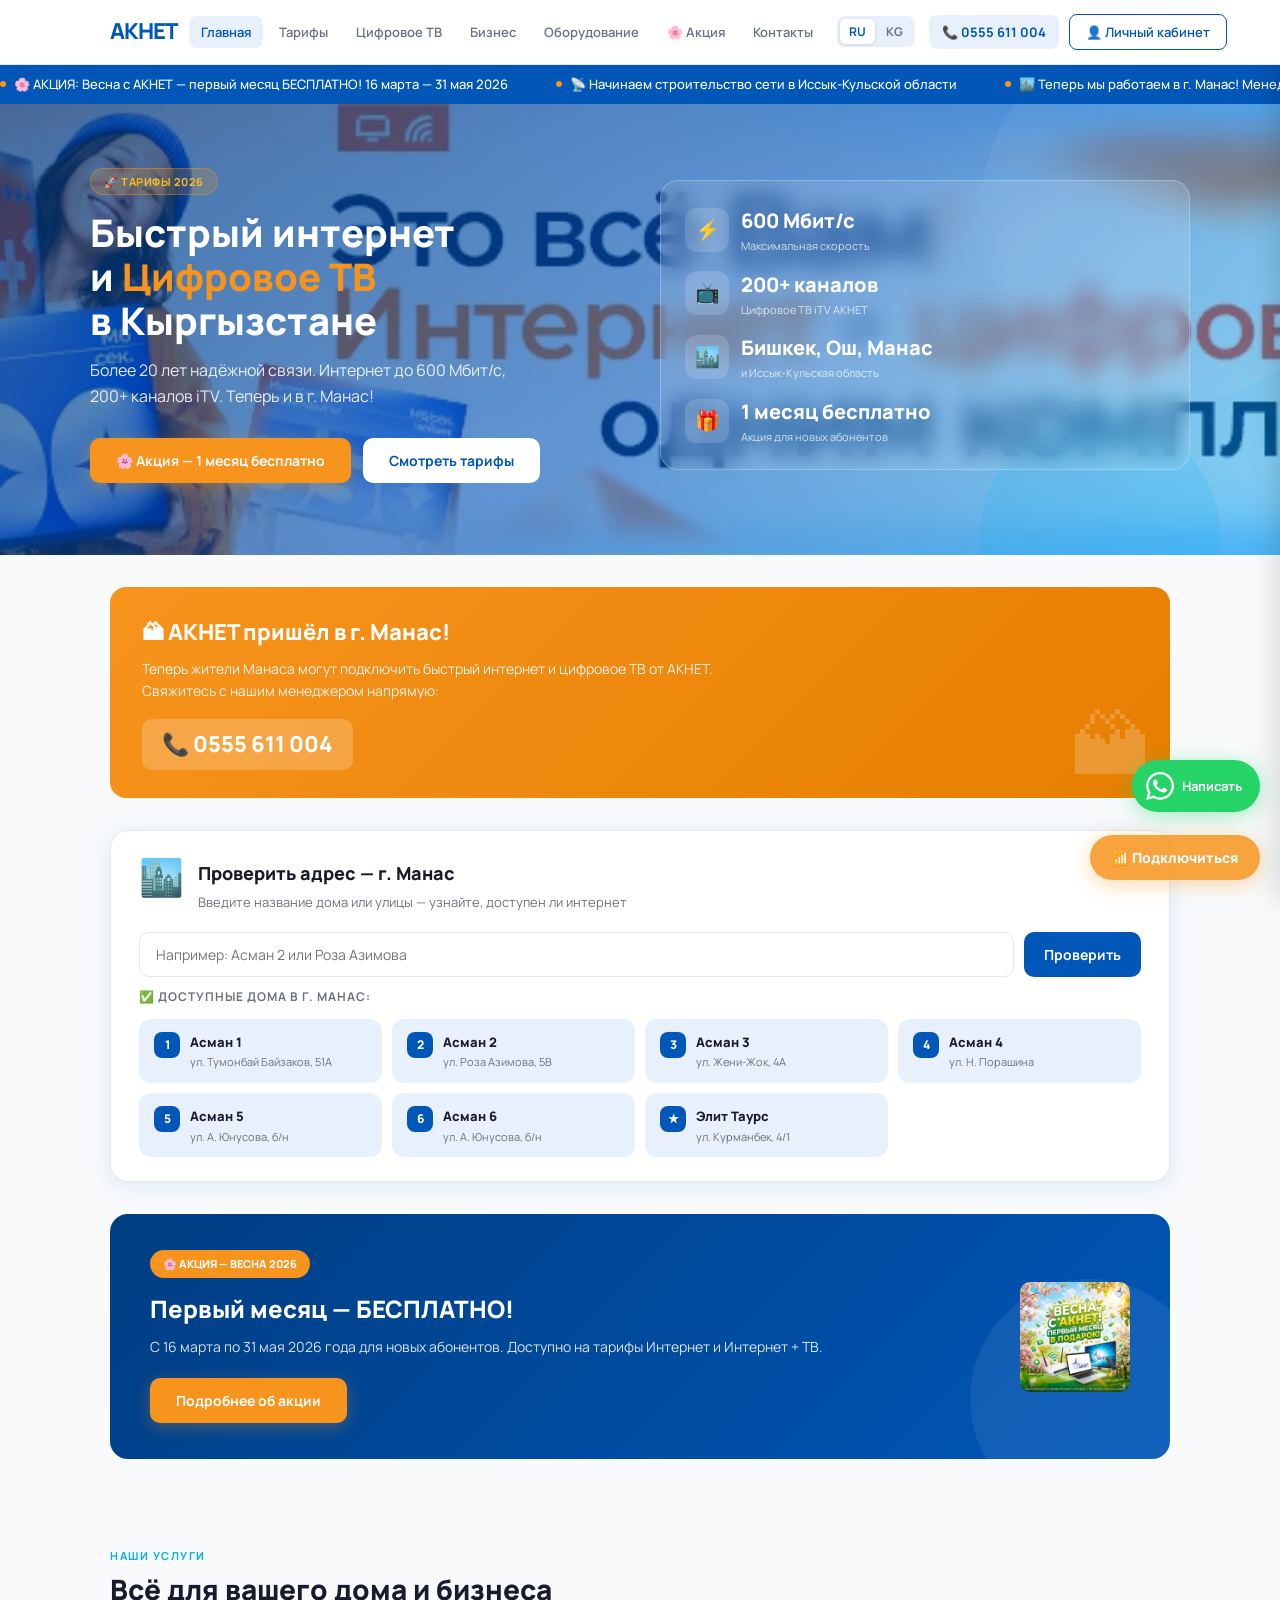
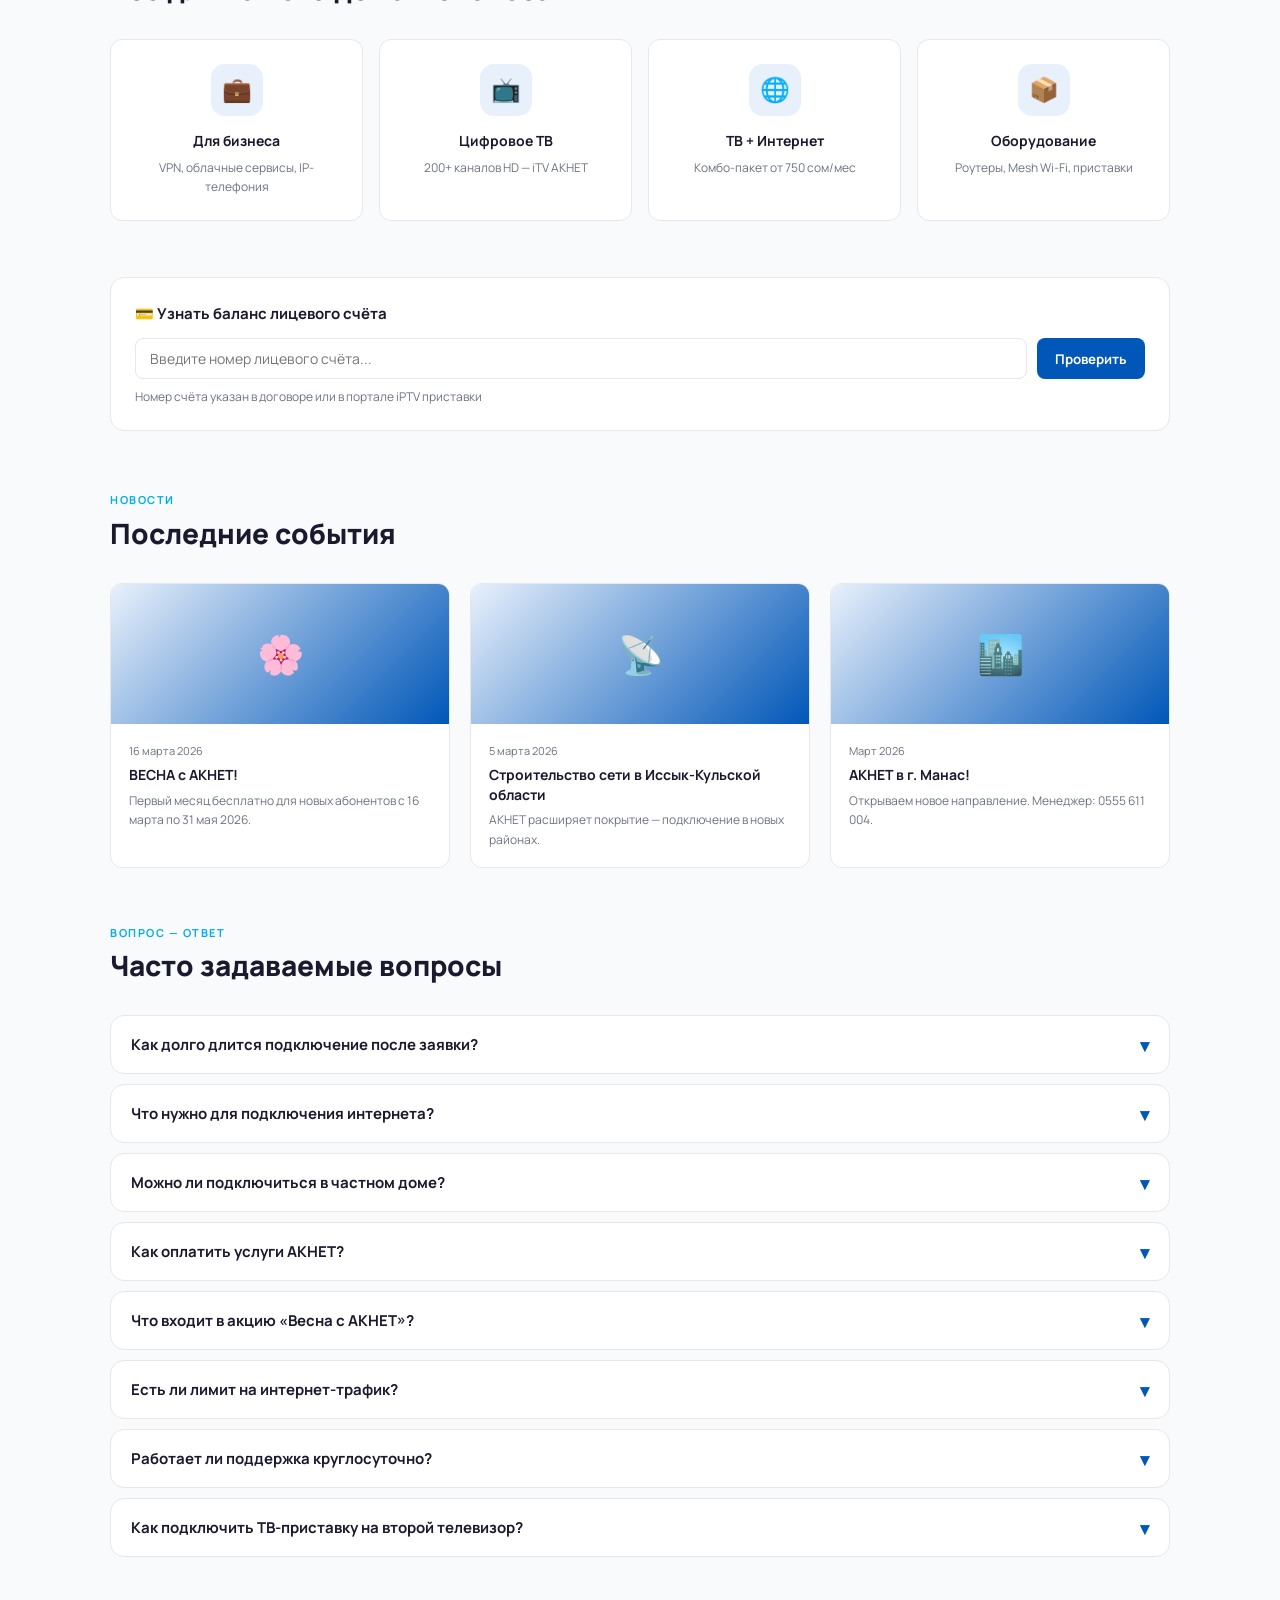
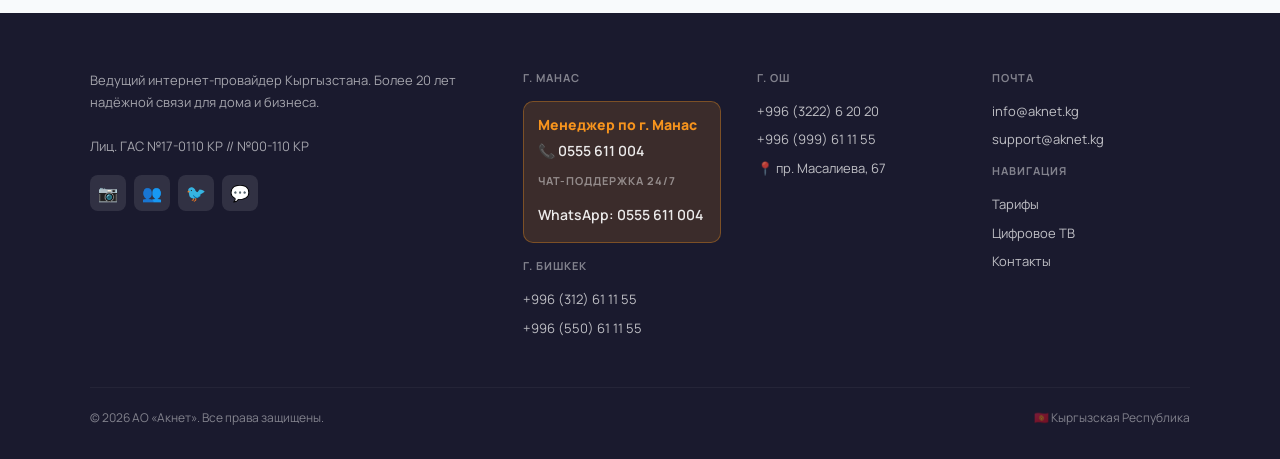
==== commit 1bd93f78: "Add files via upload" ====
--- a/index.html
+++ b/index.html
@@ -91,7 +91,7 @@
       <div class="ti"><span class="td"></span><span data-i18n="ticker4">📺 ТВ «Семейный Плюс» — 200+ каналов всего за 465 сом/мес</span></div>
     </div>
   </div>
-  <section class="hero">
+  <section class="hero" style="background: linear-gradient(135deg, rgba(0,61,130,.72) 0%, rgba(0,87,184,.60) 55%, rgba(0,174,239,.45) 100%), url('[data-uri]') center center / cover no-repeat;">
     <div class="hero-in">
       <div>
         <div class="hbadge" data-i18n="hero_badge">🚀 Тарифы 2026</div>
@@ -119,6 +119,88 @@
       <div class="phone-big">📞 0555 611 004</div>
     </div>
   </div>
+
+  <!-- ── Проверка адреса г. Манас ── -->
+  <div class="container" style="margin-bottom:8px">
+    <div class="addr-checker">
+      <div class="addr-head">
+        <div class="addr-icon">🏙️</div>
+        <div>
+          <div class="addr-title" data-i18n="addr_title">Проверить адрес — г. Манас</div>
+          <div class="addr-sub" data-i18n="addr_sub">Введите название дома или улицы — узнайте, доступен ли интернет</div>
+        </div>
+      </div>
+      <div class="addr-search-row">
+        <input type="text" id="addrInput" data-i18n-ph="addr_ph"
+               placeholder="Например: Асман 2 или Роза Азимова"
+               oninput="searchAddress(this.value)"
+               autocomplete="off">
+        <button onclick="searchAddress(document.getElementById('addrInput').value)" data-i18n="addr_btn">Проверить</button>
+      </div>
+
+      <!-- Выпадающий список совпадений -->
+      <div class="addr-suggestions" id="addrSuggestions"></div>
+
+      <!-- Результат -->
+      <div class="addr-result" id="addrResult" style="display:none"></div>
+
+      <!-- Список всех доступных адресов -->
+      <div class="addr-all">
+        <div class="addr-all-title" data-i18n="addr_available">✅ Доступные дома в г. Манас:</div>
+        <div class="addr-grid">
+          <div class="addr-card" onclick="selectAddress('Асман 1')">
+            <span class="addr-badge">1</span>
+            <div>
+              <div class="addr-name">Асман 1</div>
+              <div class="addr-street">ул. Тумонбай Байзаков, 51А</div>
+            </div>
+          </div>
+          <div class="addr-card" onclick="selectAddress('Асман 2')">
+            <span class="addr-badge">2</span>
+            <div>
+              <div class="addr-name">Асман 2</div>
+              <div class="addr-street">ул. Роза Азимова, 5В</div>
+            </div>
+          </div>
+          <div class="addr-card" onclick="selectAddress('Асман 3')">
+            <span class="addr-badge">3</span>
+            <div>
+              <div class="addr-name">Асман 3</div>
+              <div class="addr-street">ул. Жени-Жок, 4А</div>
+            </div>
+          </div>
+          <div class="addr-card" onclick="selectAddress('Асман 4')">
+            <span class="addr-badge">4</span>
+            <div>
+              <div class="addr-name">Асман 4</div>
+              <div class="addr-street">ул. Н. Порашина</div>
+            </div>
+          </div>
+          <div class="addr-card" onclick="selectAddress('Асман 5')">
+            <span class="addr-badge">5</span>
+            <div>
+              <div class="addr-name">Асман 5</div>
+              <div class="addr-street">ул. А. Юнусова, б/н</div>
+            </div>
+          </div>
+          <div class="addr-card" onclick="selectAddress('Асман 6')">
+            <span class="addr-badge">6</span>
+            <div>
+              <div class="addr-name">Асман 6</div>
+              <div class="addr-street">ул. А. Юнусова, б/н</div>
+            </div>
+          </div>
+          <div class="addr-card" onclick="selectAddress('Элит Таурс')">
+            <span class="addr-badge">★</span>
+            <div>
+              <div class="addr-name">Элит Таурс</div>
+              <div class="addr-street">ул. Курманбек, 4/1</div>
+            </div>
+          </div>
+        </div>
+      </div>
+    </div>
+  </div>
   <div class="container">
     <div class="promo">
       <div>
@@ -128,6 +210,23 @@
         <button class="btn-p" onclick="show('akcia')" data-i18n="promo_btn">Подробнее об акции</button>
       </div>
       <img src="files/vesna.png" alt="Весна с АКНЕТ" onerror="this.style.display='none'">
+    </div>
+  </div>
+
+  <!-- ── Таймер обратного отсчёта ── -->
+  <div class="container" style="margin-bottom:8px">
+    <div class="countdown-wrap">
+      <div class="countdown-label" data-i18n="cd_label">⏳ До конца акции осталось:</div>
+      <div class="countdown-blocks" id="countdownBlocks">
+        <div class="cd-block"><span class="cd-num" id="cd-days">--</span><span class="cd-unit" data-i18n="cd_days">дней</span></div>
+        <div class="cd-sep">:</div>
+        <div class="cd-block"><span class="cd-num" id="cd-hours">--</span><span class="cd-unit" data-i18n="cd_hours">часов</span></div>
+        <div class="cd-sep">:</div>
+        <div class="cd-block"><span class="cd-num" id="cd-mins">--</span><span class="cd-unit" data-i18n="cd_mins">минут</span></div>
+        <div class="cd-sep">:</div>
+        <div class="cd-block"><span class="cd-num" id="cd-secs">--</span><span class="cd-unit" data-i18n="cd_secs">секунд</span></div>
+      </div>
+      <button class="countdown-btn" onclick="openModal()" data-i18n="cd_btn">🌸 Успеть подключиться</button>
     </div>
   </div>
   <div class="sec">
@@ -157,6 +256,79 @@
       <div class="nc" onclick="show('akcia')"><div class="nc-img"><img src="https://aknet.kg/files/banners/newsvesnaru.png" alt="" onerror="this.parentElement.innerHTML='🌸'"></div><div class="nc-body"><div class="ndate" data-i18n="news1_date">16 марта 2026</div><h3 data-i18n="news1_h">ВЕСНА с АКНЕТ!</h3><p data-i18n="news1_p">Первый месяц — бесплатно для новых абонентов с 16 марта по 31 мая 2026.</p></div></div>
       <div class="nc"><div class="nc-img">📡</div><div class="nc-body"><div class="ndate" data-i18n="news2_date">5 марта 2026</div><h3 data-i18n="news2_h">Строительство сети в Иссык-Кульской области</h3><p data-i18n="news2_p">АКНЕТ расширяет покрытие — подключение в новых районах.</p></div></div>
       <div class="nc"><div class="nc-img">🏙️</div><div class="nc-body"><div class="ndate" data-i18n="news3_date">Март 2026</div><h3 data-i18n="news3_h">АКНЕТ в г. Манас!</h3><p data-i18n="news3_p">Открываем новое направление. Менеджер по Манасу: 0555 611 004.</p></div></div>
+    </div>
+  </div>
+
+  <!-- ── FAQ ── -->
+  <div class="sec" style="padding-top:0">
+    <div class="slbl2" data-i18n="faq_lbl">Вопрос — Ответ</div>
+    <div class="stitle" data-i18n="faq_title">Часто задаваемые вопросы</div>
+    <div class="faq-list" id="faqList">
+
+      <div class="faq-item">
+        <button class="faq-q" onclick="toggleFaq(this)">
+          <span data-i18n="faq1_q">Как долго длится подключение после заявки?</span>
+          <span class="faq-arrow">▾</span>
+        </button>
+        <div class="faq-a"><p data-i18n="faq1_a">Обычно подключение занимает 1–3 рабочих дня с момента заявки. Наш менеджер свяжется с вами для уточнения времени и адреса.</p></div>
+      </div>
+
+      <div class="faq-item">
+        <button class="faq-q" onclick="toggleFaq(this)">
+          <span data-i18n="faq2_q">Что нужно для подключения интернета?</span>
+          <span class="faq-arrow">▾</span>
+        </button>
+        <div class="faq-a"><p data-i18n="faq2_a">Нужен только паспорт для заключения договора и розетка 220В рядом с местом установки роутера. Всё оборудование привозит наш мастер.</p></div>
+      </div>
+
+      <div class="faq-item">
+        <button class="faq-q" onclick="toggleFaq(this)">
+          <span data-i18n="faq3_q">Можно ли подключиться в частном доме?</span>
+          <span class="faq-arrow">▾</span>
+        </button>
+        <div class="faq-a"><p data-i18n="faq3_a">Да, подключаем в частном секторе. Стоимость подключения от 5 000 сом, предоставляется 14 тестовых дней — если не устроит качество, вернём деньги в полном объёме.</p></div>
+      </div>
+
+      <div class="faq-item">
+        <button class="faq-q" onclick="toggleFaq(this)">
+          <span data-i18n="faq4_q">Как оплатить услуги АКНЕТ?</span>
+          <span class="faq-arrow">▾</span>
+        </button>
+        <div class="faq-a"><p data-i18n="faq4_a">Оплата принимается через личный кабинет billing.aknet.kg, терминалы оплаты, мобильные приложения банков (Optima, Mbank, ElСom), а также наличными в офисах компании.</p></div>
+      </div>
+
+      <div class="faq-item">
+        <button class="faq-q" onclick="toggleFaq(this)">
+          <span data-i18n="faq5_q">Что входит в акцию «Весна с АКНЕТ»?</span>
+          <span class="faq-arrow">▾</span>
+        </button>
+        <div class="faq-a"><p data-i18n="faq5_a">При подключении с 16 марта по 31 мая 2026 года первый месяц пользования интернетом или пакетом «Интернет + ТВ» предоставляется бесплатно. Акция действует для новых абонентов при первичном подключении.</p></div>
+      </div>
+
+      <div class="faq-item">
+        <button class="faq-q" onclick="toggleFaq(this)">
+          <span data-i18n="faq6_q">Есть ли лимит на интернет-трафик?</span>
+          <span class="faq-arrow">▾</span>
+        </button>
+        <div class="faq-a"><p data-i18n="faq6_a">Нет — все тарифы iTV Unlim Family безлимитные. Скачивайте, смотрите стриминг и играйте онлайн без ограничений по объёму трафика.</p></div>
+      </div>
+
+      <div class="faq-item">
+        <button class="faq-q" onclick="toggleFaq(this)">
+          <span data-i18n="faq7_q">Работает ли поддержка круглосуточно?</span>
+          <span class="faq-arrow">▾</span>
+        </button>
+        <div class="faq-a"><p data-i18n="faq7_a">Да, чат-поддержка в WhatsApp работает 24/7. По техническим вопросам обращайтесь на номер 0552 61 11 55. Офисы работают с 9:00 до 18:00 по будням.</p></div>
+      </div>
+
+      <div class="faq-item">
+        <button class="faq-q" onclick="toggleFaq(this)">
+          <span data-i18n="faq8_q">Как подключить ТВ-приставку на второй телевизор?</span>
+          <span class="faq-arrow">▾</span>
+        </button>
+        <div class="faq-a"><p data-i18n="faq8_a">Вторую приставку можно выкупить за 3 900 сом (или 2 500 сом по акции) — абонентская плата при этом равна 0 сом. Подключение второй приставки в квартире при повторном подключении стоит 500 сом.</p></div>
+      </div>
+
     </div>
   </div>
 </div>
@@ -503,9 +675,1118 @@
   </div>
 </footer>
 
+<!-- ═══ ПЛАВАЮЩАЯ КНОПКА WHATSAPP ═══ -->
+<a href="https://wa.me/996555611004" target="_blank" rel="noopener" class="wa-float" aria-label="Написать в WhatsApp" id="waFloat">
+  <svg viewBox="0 0 24 24" fill="currentColor" width="28" height="28">
+    <path d="M17.472 14.382c-.297-.149-1.758-.867-2.03-.967-.273-.099-.471-.148-.67.15-.197.297-.767.966-.94 1.164-.173.199-.347.223-.644.075-.297-.15-1.255-.463-2.39-1.475-.883-.788-1.48-1.761-1.653-2.059-.173-.297-.018-.458.13-.606.134-.133.298-.347.446-.52.149-.174.198-.298.298-.497.099-.198.05-.371-.025-.52-.075-.149-.669-1.612-.916-2.207-.242-.579-.487-.5-.669-.51-.173-.008-.371-.01-.57-.01-.198 0-.52.074-.792.372-.272.297-1.04 1.016-1.04 2.479 0 1.462 1.065 2.875 1.213 3.074.149.198 2.096 3.2 5.077 4.487.709.306 1.262.489 1.694.625.712.227 1.36.195 1.871.118.571-.085 1.758-.719 2.006-1.413.248-.694.248-1.289.173-1.413-.074-.124-.272-.198-.57-.347m-5.421 7.403h-.004a9.87 9.87 0 01-5.031-1.378l-.361-.214-3.741.982.998-3.648-.235-.374a9.86 9.86 0 01-1.51-5.26c.001-5.45 4.436-9.884 9.888-9.884 2.64 0 5.122 1.03 6.988 2.898a9.825 9.825 0 012.893 6.994c-.003 5.45-4.437 9.884-9.886 9.884m8.413-18.297A11.815 11.815 0 0012.05 0C5.495 0 .16 5.335.157 11.892c0 2.096.547 4.142 1.588 5.945L.057 24l6.305-1.654a11.882 11.882 0 005.683 1.448h.005c6.554 0 11.89-5.335 11.893-11.893a11.821 11.821 0 00-3.48-8.413z"/>
+  </svg>
+  <span class="wa-float-label" data-i18n="wa_float">Написать</span>
+</a>
+
+<!-- ═══ МОДАЛЬНАЯ ФОРМА ЗАЯВКИ ═══ -->
+<div class="modal-overlay" id="connectModal" onclick="closeModal(event)">
+  <div class="modal-box" role="dialog" aria-modal="true" aria-labelledby="modalTitle">
+    <button class="modal-close" onclick="closeModal()" aria-label="Закрыть">&#x2715;</button>
+
+    <!-- Шаг 1: форма -->
+    <div id="modalStep1">
+      <div class="modal-icon">📡</div>
+      <h2 class="modal-title" id="modalTitle" data-i18n="form_title">Заявка на подключение</h2>
+      <p class="modal-sub" data-i18n="form_sub">Заполните форму — мы свяжемся с вами в WhatsApp</p>
+
+      <div class="form-group">
+        <label data-i18n="form_name_lbl">ФИО (полностью)</label>
+        <input type="text" id="fName" data-i18n-ph="form_name_ph" placeholder="Например: Асанов Айбек Маратович" autocomplete="name">
+      </div>
+      <div class="form-group">
+        <label data-i18n="form_phone_lbl">Номер телефона</label>
+        <input type="tel" id="fPhone" placeholder="+996 ___ __ __ __" autocomplete="tel">
+      </div>
+      <div class="form-group">
+        <label data-i18n="form_city_lbl">Город / район</label>
+        <select id="fCity">
+          <option value="" data-i18n="form_city_ph">Выберите город</option>
+          <option value="Бишкек">Бишкек</option>
+          <option value="Ош">Ош</option>
+          <option value="Манас">Манас</option>
+          <option value="Иссык-Куль">Иссык-Кульская область</option>
+          <option value="Другой">Другой</option>
+        </select>
+      </div>
+      <div class="form-group">
+        <label data-i18n="form_tariff_lbl">Интересующий тариф</label>
+        <select id="fTariff">
+          <option value="" data-i18n="form_tariff_ph">Выберите тариф</option>
+          <option value="iTV Unlim Family Start (40 Мбит/с — 750 сом)">iTV Start — 40 Мбит/с | 750 сом</option>
+          <option value="iTV Unlim Family 1 (60 Мбит/с — 990 сом)">iTV 1 — 60 Мбит/с | 990 сом</option>
+          <option value="iTV Unlim Family 2 (80 Мбит/с — 1200 сом)">iTV 2 — 80 Мбит/с | 1 200 сом</option>
+          <option value="iTV Unlim Family 3 (100 Мбит/с — 1650 сом)">iTV 3 — 100 Мбит/с | 1 650 сом</option>
+          <option value="iTV Unlim Family 4 (350 Мбит/с — 2200 сом)">iTV 4 — 350 Мбит/с | 2 200 сом</option>
+          <option value="iTV Unlim Family 5 (600 Мбит/с — 2500 сом)">iTV 5 — 600 Мбит/с | 2 500 сом</option>
+          <option value="Только ТВ Семейный (395 сом)">Только ТВ — Семейный | 395 сом</option>
+          <option value="Только ТВ Семейный Плюс (465 сом)">Только ТВ — Семейный Плюс | 465 сом</option>
+          <option value="Бизнес / VPN">Бизнес / VPN</option>
+        </select>
+      </div>
+      <div class="form-group">
+        <label data-i18n="form_box_lbl">ТВ приставка</label>
+        <select id="fBox">
+          <option value="" data-i18n="form_box_ph">Выберите вариант</option>
+          <option value="С ТВ приставкой iPTV MAG-520 (3 900 сом)">С ТВ приставкой iPTV MAG-520 — 3 900 сом</option>
+          <option value="С ТВ приставкой iPTV MAG-520 по Акции (2 500 сом)">🌸 По акции — iPTV MAG-520 — 2 500 сом</option>
+          <option value="Без ТВ приставки">Без ТВ приставки</option>
+        </select>
+      </div>
+      <div class="form-group">
+        <label data-i18n="form_comment_lbl">Комментарий (необязательно)</label>
+        <textarea id="fComment" rows="2" data-i18n-ph="form_comment_ph" placeholder="Адрес, вопрос или пожелание..."></textarea>
+      </div>
+
+      <button class="form-submit" onclick="submitToWhatsApp()" id="formSubmitBtn">
+        <svg viewBox="0 0 24 24" fill="currentColor" width="18" height="18"><path d="M17.472 14.382c-.297-.149-1.758-.867-2.03-.967-.273-.099-.471-.148-.67.15-.197.297-.767.966-.94 1.164-.173.199-.347.223-.644.075-.297-.15-1.255-.463-2.39-1.475-.883-.788-1.48-1.761-1.653-2.059-.173-.297-.018-.458.13-.606.134-.133.298-.347.446-.52.149-.174.198-.298.298-.497.099-.198.05-.371-.025-.52-.075-.149-.669-1.612-.916-2.207-.242-.579-.487-.5-.669-.51-.173-.008-.371-.01-.57-.01-.198 0-.52.074-.792.372-.272.297-1.04 1.016-1.04 2.479 0 1.462 1.065 2.875 1.213 3.074.149.198 2.096 3.2 5.077 4.487.709.306 1.262.489 1.694.625.712.227 1.36.195 1.871.118.571-.085 1.758-.719 2.006-1.413.248-.694.248-1.289.173-1.413-.074-.124-.272-.198-.57-.347m-5.421 7.403h-.004a9.87 9.87 0 01-5.031-1.378l-.361-.214-3.741.982.998-3.648-.235-.374a9.86 9.86 0 01-1.51-5.26c.001-5.45 4.436-9.884 9.888-9.884 2.64 0 5.122 1.03 6.988 2.898a9.825 9.825 0 012.893 6.994c-.003 5.45-4.437 9.884-9.886 9.884m8.413-18.297A11.815 11.815 0 0012.05 0C5.495 0 .16 5.335.157 11.892c0 2.096.547 4.142 1.588 5.945L.057 24l6.305-1.654a11.882 11.882 0 005.683 1.448h.005c6.554 0 11.89-5.335 11.893-11.893a11.821 11.821 0 00-3.48-8.413z"/></svg>
+        <span data-i18n="form_submit">Отправить в WhatsApp</span>
+      </button>
+      <p class="form-note" data-i18n="form_note">Нажимая кнопку, вы соглашаетесь на обработку данных и переходите в WhatsApp</p>
+    </div>
+
+    <!-- Шаг 2: успех -->
+    <div id="modalStep2" style="display:none;text-align:center;padding:20px 0">
+      <div style="font-size:64px;margin-bottom:16px">✅</div>
+      <h2 style="font-size:22px;font-weight:800;margin-bottom:10px" data-i18n="form_ok_h">Отлично!</h2>
+      <p style="color:var(--mu);font-size:14px;margin-bottom:24px" data-i18n="form_ok_p">Ваша заявка отправлена в WhatsApp. Мы свяжемся с вами в ближайшее время!</p>
+      <button class="form-submit" onclick="closeModal()" data-i18n="form_ok_btn">Закрыть</button>
+    </div>
+  </div>
+</div>
+
+<!-- ═══ КНОПКА "ПОДКЛЮЧИТЬСЯ" — фиксированная ═══ -->
+<button class="connect-fab" onclick="openModal()" id="connectFab" aria-label="Подключиться">
+  <span data-i18n="fab_connect">📶 Подключиться</span>
+</button>
+
+<style>
+/* ── Плавающая кнопка WhatsApp ── */
+.wa-float {
+  position: fixed;
+  bottom: 88px;
+  right: 20px;
+  z-index: 300;
+  background: #25D366;
+  color: #fff;
+  border-radius: 50px;
+  padding: 12px 18px 12px 14px;
+  display: flex;
+  align-items: center;
+  gap: 8px;
+  text-decoration: none;
+  font-weight: 700;
+  font-size: 13px;
+  box-shadow: 0 4px 20px rgba(37,211,102,.4);
+  transition: all .25s;
+  animation: waPulse 2.5s infinite;
+}
+.wa-float:hover {
+  transform: translateY(-3px) scale(1.04);
+  box-shadow: 0 8px 28px rgba(37,211,102,.5);
+  animation: none;
+}
+@keyframes waPulse {
+  0%,100% { box-shadow: 0 4px 20px rgba(37,211,102,.4); }
+  50%      { box-shadow: 0 4px 28px rgba(37,211,102,.7); }
+}
+
+/* ── FAB Подключиться ── */
+.connect-fab {
+  position: fixed;
+  bottom: 20px;
+  right: 20px;
+  z-index: 300;
+  background: var(--orange);
+  color: #fff;
+  border: none;
+  border-radius: 50px;
+  padding: 13px 22px;
+  font-weight: 800;
+  font-size: 14px;
+  cursor: pointer;
+  font-family: var(--font);
+  box-shadow: 0 4px 20px rgba(247,148,29,.45);
+  transition: all .25s;
+  white-space: nowrap;
+}
+.connect-fab:hover {
+  background: #e67e00;
+  transform: translateY(-3px);
+  box-shadow: 0 8px 28px rgba(247,148,29,.55);
+}
+
+/* ── Модальное окно ── */
+.modal-overlay {
+  display: none;
+  position: fixed;
+  inset: 0;
+  background: rgba(0,0,0,.55);
+  z-index: 400;
+  align-items: center;
+  justify-content: center;
+  padding: 16px;
+  backdrop-filter: blur(3px);
+  -webkit-backdrop-filter: blur(3px);
+}
+.modal-overlay.open {
+  display: flex;
+}
+.modal-box {
+  background: #fff;
+  border-radius: 20px;
+  padding: 36px 32px 28px;
+  width: 100%;
+  max-width: 460px;
+  position: relative;
+  max-height: 90vh;
+  overflow-y: auto;
+  animation: modalIn .25s ease;
+}
+@keyframes modalIn {
+  from { opacity:0; transform: scale(.94) translateY(12px); }
+  to   { opacity:1; transform: scale(1)   translateY(0); }
+}
+.modal-close {
+  position: absolute;
+  top: 14px;
+  right: 16px;
+  border: none;
+  background: var(--bl);
+  color: var(--mu);
+  font-size: 16px;
+  width: 32px;
+  height: 32px;
+  border-radius: 8px;
+  cursor: pointer;
+  display: flex;
+  align-items: center;
+  justify-content: center;
+  transition: background .2s;
+  line-height: 1;
+}
+.modal-close:hover { background: var(--bo); }
+
+.modal-icon {
+  font-size: 40px;
+  margin-bottom: 8px;
+}
+.modal-title {
+  font-size: 22px;
+  font-weight: 800;
+  color: var(--tx);
+  margin-bottom: 6px;
+}
+.modal-sub {
+  font-size: 13px;
+  color: var(--mu);
+  margin-bottom: 24px;
+  line-height: 1.5;
+}
+
+/* ── Поля формы ── */
+.form-group {
+  margin-bottom: 14px;
+}
+.form-group label {
+  display: block;
+  font-size: 12px;
+  font-weight: 700;
+  color: var(--mu);
+  margin-bottom: 5px;
+  text-transform: uppercase;
+  letter-spacing: .5px;
+}
+.form-group input,
+.form-group select,
+.form-group textarea {
+  width: 100%;
+  padding: 11px 14px;
+  border: 1.5px solid var(--bo);
+  border-radius: 10px;
+  font-family: var(--font);
+  font-size: 14px;
+  color: var(--tx);
+  background: #fff;
+  outline: none;
+  transition: border-color .2s, box-shadow .2s;
+  appearance: none;
+  -webkit-appearance: none;
+}
+.form-group select {
+  background-image: url("data:image/svg+xml,%3Csvg xmlns='http://www.w3.org/2000/svg' width='12' height='8' viewBox='0 0 12 8'%3E%3Cpath fill='%236b7280' d='M1 1l5 5 5-5'/%3E%3C/svg%3E");
+  background-repeat: no-repeat;
+  background-position: right 14px center;
+  padding-right: 36px;
+}
+.form-group textarea { resize: none; }
+.form-group input:focus,
+.form-group select:focus,
+.form-group textarea:focus {
+  border-color: var(--blue);
+  box-shadow: 0 0 0 3px rgba(0,87,184,.08);
+}
+.form-group input.error,
+.form-group select.error {
+  border-color: #ef4444;
+  box-shadow: 0 0 0 3px rgba(239,68,68,.08);
+  animation: shake .3s ease;
+}
+@keyframes shake {
+  0%,100% { transform: translateX(0); }
+  25%      { transform: translateX(-6px); }
+  75%      { transform: translateX(6px); }
+}
+
+.form-submit {
+  width: 100%;
+  padding: 14px;
+  background: #25D366;
+  color: #fff;
+  border: none;
+  border-radius: 12px;
+  font-weight: 800;
+  font-size: 15px;
+  cursor: pointer;
+  font-family: var(--font);
+  display: flex;
+  align-items: center;
+  justify-content: center;
+  gap: 10px;
+  margin-top: 8px;
+  transition: all .2s;
+  box-shadow: 0 4px 16px rgba(37,211,102,.35);
+}
+.form-submit:hover {
+  background: #1da851;
+  transform: translateY(-1px);
+  box-shadow: 0 6px 20px rgba(37,211,102,.45);
+}
+.form-note {
+  font-size: 11px;
+  color: var(--mu);
+  text-align: center;
+  margin-top: 10px;
+  line-height: 1.5;
+}
+
+/* ── Мобильная адаптация ── */
+@media (max-width: 480px) {
+  .modal-box { padding: 28px 18px 22px; border-radius: 16px; }
+  .wa-float .wa-float-label { display: none; }
+  .wa-float { padding: 14px; border-radius: 50%; }
+  .connect-fab { bottom: 20px; right: 20px; font-size: 13px; padding: 11px 18px; }
+}
+</style>
+
 <!-- Скрипты (загружаются после контента) -->
 <script src="js/i18n.js"></script>
 <script src="js/app.js"></script>
+<script>
+
+/* ════════════════════════════════
+   ТАЙМЕР ОБРАТНОГО ОТСЧЁТА
+   Дата окончания акции: 31 мая 2026, 23:59:59
+   ════════════════════════════════ */
+(function() {
+  var deadline = new Date('2026-05-31T23:59:59');
+
+  function pad(n) { return n < 10 ? '0' + n : n; }
+
+  function tick() {
+    var now  = new Date();
+    var diff = deadline - now;
+
+    if (diff <= 0) {
+      var wrap = document.getElementById('countdownBlocks');
+      if (wrap) wrap.parentElement.style.display = 'none';
+      return;
+    }
+
+    var days  = Math.floor(diff / 86400000);
+    var hours = Math.floor((diff % 86400000) / 3600000);
+    var mins  = Math.floor((diff % 3600000)  / 60000);
+    var secs  = Math.floor((diff % 60000)    / 1000);
+
+    var d = document.getElementById('cd-days');
+    var h = document.getElementById('cd-hours');
+    var m = document.getElementById('cd-mins');
+    var s = document.getElementById('cd-secs');
+
+    if (d) d.textContent = pad(days);
+    if (h) h.textContent = pad(hours);
+    if (m) m.textContent = pad(mins);
+    if (s) {
+      var prev = s.textContent;
+      s.textContent = pad(secs);
+      if (prev !== pad(secs)) {
+        s.classList.remove('cd-flip');
+        void s.offsetWidth; // reflow
+        s.classList.add('cd-flip');
+      }
+    }
+  }
+
+  tick();
+  setInterval(tick, 1000);
+})();
+
+/* ════════════════════════════════
+   FAQ — аккордеон
+   ════════════════════════════════ */
+function toggleFaq(btn) {
+  var item   = btn.parentElement;
+  var answer = item.querySelector('.faq-a');
+  var arrow  = btn.querySelector('.faq-arrow');
+  var isOpen = item.classList.contains('open');
+
+  // Закрыть все открытые
+  document.querySelectorAll('.faq-item.open').forEach(function(el) {
+    el.classList.remove('open');
+    el.querySelector('.faq-a').style.maxHeight = null;
+    el.querySelector('.faq-arrow').style.transform = '';
+  });
+
+  // Открыть кликнутый, если был закрыт
+  if (!isOpen) {
+    item.classList.add('open');
+    answer.style.maxHeight = answer.scrollHeight + 'px';
+    arrow.style.transform  = 'rotate(180deg)';
+  }
+}
+
+</script>
+
+<style>
+/* ══════════════════════════════════
+   ТАЙМЕР
+   ══════════════════════════════════ */
+.countdown-wrap {
+  background: linear-gradient(135deg, #003d82, #0057B8);
+  border-radius: 18px;
+  padding: 28px 32px;
+  display: flex;
+  align-items: center;
+  gap: 28px;
+  flex-wrap: wrap;
+  color: #fff;
+  margin: 0 0 8px;
+}
+
+.countdown-label {
+  font-size: 15px;
+  font-weight: 700;
+  opacity: .9;
+  white-space: nowrap;
+  flex-shrink: 0;
+}
+
+.countdown-blocks {
+  display: flex;
+  align-items: center;
+  gap: 8px;
+  flex: 1;
+}
+
+.cd-block {
+  background: rgba(255,255,255,.15);
+  border-radius: 12px;
+  padding: 10px 16px;
+  text-align: center;
+  min-width: 70px;
+}
+
+.cd-num {
+  display: block;
+  font-size: 32px;
+  font-weight: 800;
+  line-height: 1;
+  font-variant-numeric: tabular-nums;
+  letter-spacing: -1px;
+}
+
+.cd-flip {
+  animation: cdFlip .3s ease;
+}
+
+@keyframes cdFlip {
+  0%   { transform: translateY(-4px); opacity: .6; }
+  100% { transform: translateY(0);    opacity: 1;  }
+}
+
+.cd-unit {
+  display: block;
+  font-size: 11px;
+  font-weight: 600;
+  opacity: .7;
+  margin-top: 3px;
+  text-transform: uppercase;
+  letter-spacing: .5px;
+}
+
+.cd-sep {
+  font-size: 28px;
+  font-weight: 800;
+  opacity: .5;
+  margin-bottom: 14px;
+}
+
+.countdown-btn {
+  background: var(--orange);
+  color: #fff;
+  border: none;
+  padding: 13px 24px;
+  border-radius: 10px;
+  font-weight: 800;
+  font-size: 14px;
+  cursor: pointer;
+  font-family: var(--font);
+  white-space: nowrap;
+  transition: all .2s;
+  box-shadow: 0 4px 16px rgba(247,148,29,.4);
+  flex-shrink: 0;
+}
+
+.countdown-btn:hover {
+  background: #e67e00;
+  transform: translateY(-2px);
+}
+
+/* ══════════════════════════════════
+   FAQ
+   ══════════════════════════════════ */
+.faq-list {
+  display: flex;
+  flex-direction: column;
+  gap: 10px;
+}
+
+.faq-item {
+  background: var(--wh);
+  border: 1.5px solid var(--bo);
+  border-radius: 14px;
+  overflow: hidden;
+  transition: border-color .2s, box-shadow .2s;
+}
+
+.faq-item.open {
+  border-color: var(--blue);
+  box-shadow: 0 4px 20px rgba(0,87,184,.09);
+}
+
+.faq-q {
+  width: 100%;
+  display: flex;
+  align-items: center;
+  justify-content: space-between;
+  gap: 12px;
+  padding: 18px 20px;
+  background: none;
+  border: none;
+  cursor: pointer;
+  font-family: var(--font);
+  font-size: 15px;
+  font-weight: 700;
+  color: var(--tx);
+  text-align: left;
+  transition: background .15s;
+}
+
+.faq-q:hover {
+  background: var(--bl);
+}
+
+.faq-item.open .faq-q {
+  background: var(--bl);
+  color: var(--blue);
+}
+
+.faq-arrow {
+  font-size: 18px;
+  color: var(--blue);
+  flex-shrink: 0;
+  transition: transform .3s ease;
+  line-height: 1;
+}
+
+.faq-a {
+  max-height: 0;
+  overflow: hidden;
+  transition: max-height .35s ease;
+}
+
+.faq-a p {
+  padding: 0 20px 18px;
+  font-size: 14px;
+  color: var(--mu);
+  line-height: 1.7;
+  margin: 0;
+}
+
+/* ══════════════════════════════════
+   ПРОВЕРКА АДРЕСА — г. МАНАС
+   ══════════════════════════════════ */
+.addr-checker {
+  background: var(--wh);
+  border: 1.5px solid var(--bo);
+  border-radius: 18px;
+  padding: 28px 28px 24px;
+  box-shadow: var(--sh);
+}
+
+.addr-head {
+  display: flex;
+  align-items: flex-start;
+  gap: 14px;
+  margin-bottom: 20px;
+}
+
+.addr-icon {
+  font-size: 36px;
+  flex-shrink: 0;
+  line-height: 1;
+}
+
+.addr-title {
+  font-size: 18px;
+  font-weight: 800;
+  color: var(--tx);
+  margin-bottom: 4px;
+}
+
+.addr-sub {
+  font-size: 13px;
+  color: var(--mu);
+}
+
+.addr-search-row {
+  display: flex;
+  gap: 10px;
+  margin-bottom: 10px;
+}
+
+.addr-search-row input {
+  flex: 1;
+  padding: 12px 16px;
+  border: 1.5px solid var(--bo);
+  border-radius: 10px;
+  font-family: var(--font);
+  font-size: 14px;
+  outline: none;
+  transition: border-color .2s, box-shadow .2s;
+  color: var(--tx);
+}
+
+.addr-search-row input:focus {
+  border-color: var(--blue);
+  box-shadow: 0 0 0 3px rgba(0,87,184,.08);
+}
+
+.addr-search-row button {
+  background: var(--blue);
+  color: #fff;
+  border: none;
+  padding: 12px 20px;
+  border-radius: 10px;
+  font-weight: 700;
+  font-size: 14px;
+  cursor: pointer;
+  font-family: var(--font);
+  transition: background .2s;
+  white-space: nowrap;
+}
+
+.addr-search-row button:hover {
+  background: var(--bd);
+}
+
+/* Результат */
+.addr-result {
+  border-radius: 12px;
+  padding: 14px 18px;
+  font-size: 14px;
+  font-weight: 600;
+  margin-bottom: 16px;
+  display: flex;
+  align-items: center;
+  gap: 10px;
+  animation: fadeIn .25s ease;
+}
+
+.addr-result.found {
+  background: #f0fff4;
+  border: 1.5px solid #86efac;
+  color: #15803d;
+}
+
+.addr-result.not-found {
+  background: #fef2f2;
+  border: 1.5px solid #fca5a5;
+  color: #dc2626;
+}
+
+.addr-result.found .addr-res-icon  { font-size: 22px; }
+.addr-result.not-found .addr-res-icon { font-size: 22px; }
+
+.addr-result .addr-res-connect {
+  margin-left: auto;
+  background: var(--orange);
+  color: #fff;
+  border: none;
+  padding: 7px 14px;
+  border-radius: 8px;
+  font-size: 12px;
+  font-weight: 700;
+  cursor: pointer;
+  font-family: var(--font);
+  white-space: nowrap;
+  transition: background .2s;
+}
+
+.addr-result .addr-res-connect:hover { background: #e67e00; }
+
+/* Список адресов */
+.addr-all-title {
+  font-size: 12px;
+  font-weight: 700;
+  color: var(--mu);
+  text-transform: uppercase;
+  letter-spacing: 1px;
+  margin-bottom: 12px;
+}
+
+.addr-grid {
+  display: grid;
+  grid-template-columns: repeat(4, 1fr);
+  gap: 10px;
+}
+
+.addr-card {
+  display: flex;
+  align-items: flex-start;
+  gap: 10px;
+  background: var(--bl);
+  border: 1.5px solid transparent;
+  border-radius: 12px;
+  padding: 12px 14px;
+  cursor: pointer;
+  transition: all .2s;
+}
+
+.addr-card:hover {
+  border-color: var(--blue);
+  background: #dbeafe;
+  transform: translateY(-2px);
+  box-shadow: 0 4px 12px rgba(0,87,184,.1);
+}
+
+.addr-badge {
+  width: 26px;
+  height: 26px;
+  background: var(--blue);
+  color: #fff;
+  border-radius: 8px;
+  display: flex;
+  align-items: center;
+  justify-content: center;
+  font-size: 12px;
+  font-weight: 800;
+  flex-shrink: 0;
+}
+
+.addr-name {
+  font-size: 13px;
+  font-weight: 800;
+  color: var(--tx);
+  margin-bottom: 2px;
+}
+
+.addr-street {
+  font-size: 11px;
+  color: var(--mu);
+  line-height: 1.4;
+}
+
+/* Подсказки автодополнения */
+.addr-suggestions {
+  background: #fff;
+  border: 1.5px solid var(--bo);
+  border-radius: 10px;
+  overflow: hidden;
+  margin-bottom: 8px;
+  box-shadow: 0 4px 16px rgba(0,0,0,.08);
+}
+
+.addr-suggestions:empty { display: none; }
+
+.addr-sug-item {
+  padding: 11px 16px;
+  cursor: pointer;
+  font-size: 14px;
+  border-bottom: 1px solid var(--bo);
+  transition: background .15s;
+  display: flex;
+  align-items: center;
+  gap: 10px;
+}
+
+.addr-sug-item:last-child { border-bottom: none; }
+.addr-sug-item:hover { background: var(--bl); color: var(--blue); }
+.addr-sug-item strong { color: var(--blue); }
+
+/* Мобильная адаптация */
+@media (max-width: 768px) {
+  .addr-checker { padding: 20px 16px 18px; }
+  .addr-grid { grid-template-columns: repeat(2, 1fr); }
+  .addr-result { flex-wrap: wrap; }
+  .addr-result .addr-res-connect { width: 100%; text-align: center; margin-left: 0; margin-top: 6px; }
+}
+
+@media (max-width: 400px) {
+  .addr-grid { grid-template-columns: 1fr; }
+}
+</style>
+<script>
+/* ── i18n ключи для формы ── */
+(function(){
+  var extra_ru = {
+    wa_float: 'Написать',
+    fab_connect: '📶 Подключиться',
+    form_title: 'Заявка на подключение',
+    form_sub: 'Заполните форму — мы свяжемся с вами в WhatsApp',
+    form_name_lbl: 'ФИО (полностью)', form_name_ph: 'Например: Асанов Айбек Маратович',
+    form_phone_lbl: 'Номер телефона',
+    form_city_lbl: 'Город / район', form_city_ph: 'Выберите город',
+    form_tariff_lbl: 'Интересующий тариф', form_tariff_ph: 'Выберите тариф',
+    form_box_lbl: 'ТВ приставка', form_box_ph: 'Выберите вариант',
+    form_comment_lbl: 'Комментарий (необязательно)',
+    form_comment_ph: 'Адрес, вопрос или пожелание...',
+    form_submit: 'Отправить в WhatsApp',
+    form_note: 'Нажимая кнопку, вы соглашаетесь на обработку данных и переходите в WhatsApp',
+    form_ok_h: 'Отлично!',
+    form_ok_p: 'Ваша заявка отправлена в WhatsApp. Мы свяжемся с вами в ближайшее время!',
+    form_ok_btn: 'Закрыть',
+    // Таймер
+    cd_label: '⏳ До конца акции осталось:',
+    cd_days: 'дней', cd_hours: 'часов', cd_mins: 'минут', cd_secs: 'секунд',
+    cd_btn: '🌸 Успеть подключиться',
+    // FAQ
+    faq_lbl: 'Вопрос — Ответ',
+    faq_title: 'Часто задаваемые вопросы',
+    faq1_q: 'Как долго длится подключение после заявки?',
+    faq1_a: 'Обычно подключение занимает 1–3 рабочих дня с момента заявки. Наш менеджер свяжется с вами для уточнения времени и адреса.',
+    faq2_q: 'Что нужно для подключения интернета?',
+    faq2_a: 'Нужен только паспорт для заключения договора и розетка 220В рядом с местом установки роутера. Всё оборудование привозит наш мастер.',
+    faq3_q: 'Можно ли подключиться в частном доме?',
+    faq3_a: 'Да, подключаем в частном секторе. Стоимость подключения от 5 000 сом, предоставляется 14 тестовых дней — если не устроит качество, вернём деньги в полном объёме.',
+    faq4_q: 'Как оплатить услуги АКНЕТ?',
+    faq4_a: 'Оплата принимается через личный кабинет billing.aknet.kg, терминалы оплаты, мобильные приложения банков (Optima, Mbank, ElСom), а также наличными в офисах компании.',
+    faq5_q: 'Что входит в акцию «Весна с АКНЕТ»?',
+    faq5_a: 'При подключении с 16 марта по 31 мая 2026 года первый месяц пользования интернетом или пакетом «Интернет + ТВ» предоставляется бесплатно. Акция действует для новых абонентов при первичном подключении.',
+    faq6_q: 'Есть ли лимит на интернет-трафик?',
+    faq6_a: 'Нет — все тарифы iTV Unlim Family безлимитные. Скачивайте, смотрите стриминг и играйте онлайн без ограничений по объёму трафика.',
+    faq7_q: 'Работает ли поддержка круглосуточно?',
+    faq7_a: 'Да, чат-поддержка в WhatsApp работает 24/7. По техническим вопросам обращайтесь на номер 0552 61 11 55. Офисы работают с 9:00 до 18:00 по будням.',
+    faq8_q: 'Как подключить ТВ-приставку на второй телевизор?',
+    faq8_a: 'Вторую приставку можно выкупить за 3 900 сом (или 2 500 сом по акции) — абонентская плата при этом равна 0 сом. Подключение второй приставки в квартире стоит 500 сом.'
+  };
+  var extra_kg = {
+    wa_float: 'Жазуу',
+    fab_connect: '📶 Туташуу',
+    form_title: 'Туташуу өтүнүчү',
+    form_sub: 'Форманы толтуруңуз — WhatsApp аркылуу байланышабыз',
+    form_name_lbl: 'АЭА (толук)', form_name_ph: 'Мисалы: Асанов Айбек Маратович',
+    form_phone_lbl: 'Телефон номери',
+    form_city_lbl: 'Шаар / район', form_city_ph: 'Шаарды тандаңыз',
+    form_tariff_lbl: 'Тариф', form_tariff_ph: 'Тарифти тандаңыз',
+    form_box_lbl: 'ТВ приставка', form_box_ph: 'Вариантты тандаңыз',
+    form_comment_lbl: 'Комментарий (милдеттүү эмес)',
+    form_comment_ph: 'Дарек, суроо же каалоо...',
+    form_submit: 'WhatsAppка жөнөтүү',
+    form_note: 'Баскычты басуу менен маалыматтарды иштетүүгө макул болосуз',
+    form_ok_h: 'Мыкты!',
+    form_ok_p: 'Сиздин өтүнүчүңүз WhatsAppка жөнөтүлдү. Жакын арада байланышабыз!',
+    form_ok_btn: 'Жабуу',
+    // Таймер
+    cd_label: '⏳ Акциянын аягына чейин:',
+    cd_days: 'күн', cd_hours: 'саат', cd_mins: 'мүнөт', cd_secs: 'секунд',
+    cd_btn: '🌸 Туташууга үлгүрүү',
+    // FAQ
+    faq_lbl: 'Суроо — Жооп',
+    faq_title: 'Көп берилүүчү суроолор',
+    faq1_q: 'Өтүнүч берилгенден кийин туташуу канча убакыт алат?',
+    faq1_a: 'Туташуу адатта өтүнүчтөн кийин 1–3 жумуш күнү ичинде жүргүзүлөт. Менеджер убактысын жана дарегин тактоо үчүн байланышат.',
+    faq2_q: 'Интернет туташтыруу үчүн эмне керек?',
+    faq2_a: 'Келишим түзүү үчүн паспорт жана роутер орнотула турган жерде 220В розетка гана керек. Бардык жабдууларды устабыз алып келет.',
+    faq3_q: 'Жеке үйгө туташтырууга болобу?',
+    faq3_a: 'Ооба, жеке секторго да туташтырабыз. Туташтыруу баасы 5 000 сомдон, 14 сыноо күнү берилет — сапат жактырылбаса, акчаны толук кайтарабыз.',
+    faq4_q: 'АКНЕТ кызматтарын кантип төлөсө болот?',
+    faq4_a: 'Төлөм billing.aknet.kg жеке кабинети, төлөм терминалдары, банк мобилдик колдонмолору (Optima, Mbank, ElСom) жана компания кеңселеринде нак акча менен кабыл алынат.',
+    faq5_q: '«АКНЕТ менен Жаз» акциясына эмне кирет?',
+    faq5_a: '16 март – 31 май 2026-жылы туташканда интернет же «Интернет + ТВ» пакетин колдонуунун биринчи айы акысыз берилет. Акция жаңы абоненттер үчүн гана жарактуу.',
+    faq6_q: 'Интернет трафигине лимит барбы?',
+    faq6_a: 'Жок — бардык iTV Unlim Family тарифтери чексиз. Трафик өлчөмүнө чектөөсүз жүктөп алыңыз, стриминг көрүңүз жана онлайн ойноңуз.',
+    faq7_q: 'Колдоо кызматы тегерек жарым иштейби?',
+    faq7_a: 'Ооба, WhatsApp чат колдоосу 24/7 иштейт. Техникалык суроолор боюнча 0552 61 11 55 номерине кайрылыңыз. Кеңселер жумуш күндөрү 9:00–18:00 иштейт.',
+    faq8_q: 'Экинчи телевизорго ТВ-приставканы кантип туташтыруу керек?',
+    faq8_a: 'Экинчи приставканы 3 900 сомго (же акция боюнча 2 500 сомго) сатып алса болот — абонттук төлөм 0 сом. Батирде экинчи приставканы туташтыруу 500 сом турат.'
+  };
+  if(typeof T !== 'undefined'){
+    Object.assign(T.ru, extra_ru);
+    Object.assign(T.kg, extra_kg);
+  }
+})();
+
+/* ── Модальное окно ── */
+function openModal() {
+  document.getElementById('connectModal').classList.add('open');
+  document.body.style.overflow = 'hidden';
+  document.getElementById('modalStep1').style.display = '';
+  document.getElementById('modalStep2').style.display = 'none';
+  // Применить текущий язык к форме
+  if(typeof setLang === 'function') setLang(typeof LANG !== 'undefined' ? LANG : 'ru');
+  // Сбросить ошибки
+  ['fName','fPhone','fCity','fBox'].forEach(function(id){
+    var el = document.getElementById(id);
+    if(el) { el.classList.remove('error'); }
+  });
+}
+
+function closeModal(e) {
+  if(e && e.target !== document.getElementById('connectModal')) return;
+  document.getElementById('connectModal').classList.remove('open');
+  document.body.style.overflow = '';
+}
+
+/* ── Отправка формы → WhatsApp ── */
+function submitToWhatsApp() {
+  var fio     = document.getElementById('fName').value.trim();
+  var phone   = document.getElementById('fPhone').value.trim();
+  var city    = document.getElementById('fCity').value;
+  var tariff  = document.getElementById('fTariff').value;
+  var box     = document.getElementById('fBox').value;
+  var comment = document.getElementById('fComment').value.trim();
+
+  var valid = true;
+  var lang  = typeof LANG !== 'undefined' ? LANG : 'ru';
+
+  // Валидация
+  if(!fio || fio.split(' ').filter(Boolean).length < 2) {
+    document.getElementById('fName').classList.add('error');
+    valid = false;
+  }
+  if(!phone || phone.replace(/\D/g,'').length < 7) {
+    document.getElementById('fPhone').classList.add('error');
+    valid = false;
+  }
+  if(!city) {
+    document.getElementById('fCity').classList.add('error');
+    valid = false;
+  }
+
+  // Убрать ошибки при вводе
+  ['fName','fPhone','fCity'].forEach(function(id){
+    document.getElementById(id).addEventListener('input', function(){
+      this.classList.remove('error');
+    }, {once: true});
+  });
+
+  if(!valid) return;
+
+  // Формировать сообщение
+  var lines = lang === 'kg' ? [
+    '🔌 *Жаңы туташуу өтүнүчү*',
+    '👤 АЭА: ' + fio,
+    '📞 Телефон: ' + phone,
+    '📍 Шаар: ' + city
+  ] : [
+    '🔌 *Заявка на подключение*',
+    '👤 ФИО: ' + fio,
+    '📞 Телефон: ' + phone,
+    '📍 Город: ' + city
+  ];
+
+  if(tariff)  lines.push('📡 Тариф: ' + tariff);
+  if(box)     lines.push('📺 Приставка: ' + box);
+  if(comment) lines.push('💬 Комментарий: ' + comment);
+
+  var msg = lines.join('\n');
+  var url = 'https://wa.me/996555611004?text=' + encodeURIComponent(msg);
+
+  // Показать успех и открыть WhatsApp
+  document.getElementById('modalStep1').style.display = 'none';
+  document.getElementById('modalStep2').style.display = '';
+  window.open(url, '_blank');
+}
+
+// Закрыть по Escape
+document.addEventListener('keydown', function(e){
+  if(e.key === 'Escape') {
+    document.getElementById('connectModal').classList.remove('open');
+    document.body.style.overflow = '';
+  }
+});
+
+/* ════════════════════════════════
+   ПРОВЕРКА АДРЕСА — г. МАНАС
+   ════════════════════════════════ */
+var MANAS_ADDRESSES = [
+  { name: 'Асман 1', street: 'ул. Тумонбай Байзаков, 51А',
+    keys: ['асман 1','асман1','байзаков','51а','тумонбай'] },
+  { name: 'Асман 2', street: 'ул. Роза Азимова, 5В',
+    keys: ['асман 2','асман2','азимова','роза','5в'] },
+  { name: 'Асман 3', street: 'ул. Жени-Жок, 4А',
+    keys: ['асман 3','асман3','жени','жок','жени-жок','4а'] },
+  { name: 'Асман 4', street: 'ул. Н. Порашина',
+    keys: ['асман 4','асман4','порашина','н.порашина'] },
+  { name: 'Асман 5', street: 'ул. А. Юнусова, б/н',
+    keys: ['асман 5','асман5','юнусова','а.юнусова','б/н'] },
+  { name: 'Асман 6', street: 'ул. А. Юнусова, б/н',
+    keys: ['асман 6','асман6','юнусова','а.юнусова'] },
+  { name: 'Элит Таурс', street: 'ул. Курманбек, 4/1',
+    keys: ['элит','таурс','элит таурс','курманбек','4/1'] }
+];
+
+function searchAddress(val) {
+  var q = val.trim().toLowerCase();
+  var sugBox = document.getElementById('addrSuggestions');
+  var resBox = document.getElementById('addrResult');
+  var lang   = typeof LANG !== 'undefined' ? LANG : 'ru';
+
+  // Скрыть результат при новом вводе
+  resBox.style.display = 'none';
+  sugBox.innerHTML = '';
+
+  if (q.length < 2) return;
+
+  // Найти совпадения
+  var matches = MANAS_ADDRESSES.filter(function(a) {
+    return a.name.toLowerCase().indexOf(q) !== -1 ||
+           a.street.toLowerCase().indexOf(q) !== -1 ||
+           a.keys.some(function(k) { return k.indexOf(q) !== -1; });
+  });
+
+  if (matches.length === 0) {
+    // Ничего не найдено
+    showAddressResult(null, lang);
+    return;
+  }
+
+  if (matches.length === 1) {
+    // Одно совпадение — сразу показать результат
+    showAddressResult(matches[0], lang);
+    return;
+  }
+
+  // Несколько совпадений — показать подсказки
+  matches.forEach(function(a) {
+    var item = document.createElement('div');
+    item.className = 'addr-sug-item';
+    item.innerHTML = '🏢 <strong>' + a.name + '</strong>&nbsp;— ' + a.street;
+    item.onclick = function() {
+      document.getElementById('addrInput').value = a.name;
+      sugBox.innerHTML = '';
+      showAddressResult(a, lang);
+    };
+    sugBox.appendChild(item);
+  });
+}
+
+function showAddressResult(addr, lang) {
+  var box  = document.getElementById('addrResult');
+  var sugg = document.getElementById('addrSuggestions');
+  sugg.innerHTML = '';
+  box.innerHTML = '';
+
+  if (addr) {
+    var foundText = lang === 'kg'
+      ? '✅ <strong>' + addr.name + '</strong> — ' + addr.street + ' — АКНЕТ тармагы жеткиликтүү!'
+      : '✅ <strong>' + addr.name + '</strong> — ' + addr.street + ' — подключение доступно!';
+    var btnText = lang === 'kg' ? 'Туташуу' : 'Подключиться';
+
+    box.className = 'addr-result found';
+
+    // Иконка
+    var ico = document.createElement('span');
+    ico.className = 'addr-res-icon';
+    ico.textContent = '🟢';
+
+    // Текст
+    var txt = document.createElement('span');
+    txt.innerHTML = foundText;
+
+    // Кнопка — addEventListener вместо onclick в innerHTML
+    var btn = document.createElement('button');
+    btn.className = 'addr-res-connect';
+    btn.textContent = btnText;
+    btn.addEventListener('click', function() {
+      openModal();
+    });
+
+    box.appendChild(ico);
+    box.appendChild(txt);
+    box.appendChild(btn);
+  } else {
+    var notText = lang === 'kg'
+      ? '😔 Бул дарек боюнча тармак азырынча жеткиликтүү эмес. Менеджер менен байланышыңыз: 0555 611 004'
+      : '😔 По этому адресу сеть пока недоступна. Свяжитесь с менеджером: 0555 611 004';
+
+    box.className = 'addr-result not-found';
+
+    var ico2 = document.createElement('span');
+    ico2.className = 'addr-res-icon';
+    ico2.textContent = '🔴';
+
+    var txt2 = document.createElement('span');
+    txt2.textContent = notText;
+
+    box.appendChild(ico2);
+    box.appendChild(txt2);
+  }
+  box.style.display = 'flex';
+}
+
+function selectAddress(name) {
+  var lang = typeof LANG !== 'undefined' ? LANG : 'ru';
+  var addr = MANAS_ADDRESSES.find(function(a) { return a.name === name; });
+  document.getElementById('addrInput').value = name;
+  document.getElementById('addrSuggestions').innerHTML = '';
+  showAddressResult(addr || null, lang);
+  document.getElementById('addrInput').scrollIntoView({ behavior: 'smooth', block: 'center' });
+}
+
+// Показать FAB после прокрутки
+window.addEventListener('scroll', function(){
+  var fab = document.getElementById('connectFab');
+  if(fab) fab.style.opacity = window.scrollY > 200 ? '1' : '0.85';
+});
+
+/* ── i18n ключи для проверки адреса ── */
+document.addEventListener('DOMContentLoaded', function(){
+  if(typeof T === 'undefined') return;
+  var addr_ru = {
+    addr_title: 'Проверить адрес — г. Манас',
+    addr_sub: 'Введите название дома или улицы — узнайте, доступен ли интернет',
+    addr_ph: 'Например: Асман 2 или Роза Азимова',
+    addr_btn: 'Проверить',
+    addr_available: '✅ Доступные дома в г. Манас:'
+  };
+  var addr_kg = {
+    addr_title: 'Дарек текшерүү — Манас ш.',
+    addr_sub: 'Үйдүн же көчөнүн атын киргизиңиз — интернет жеткиликтүүлүгүн билиңиз',
+    addr_ph: 'Мисалы: Асман 2 же Роза Азимова',
+    addr_btn: 'Текшерүү',
+    addr_available: '✅ Манас шаарындагы жеткиликтүү үйлөр:'
+  };
+  Object.assign(T.ru, addr_ru);
+  Object.assign(T.kg, addr_kg);
+  if(typeof setLang === 'function') setLang(typeof LANG !== 'undefined' ? LANG : 'ru');
+});
+</script>
 
 </body>
 </html>
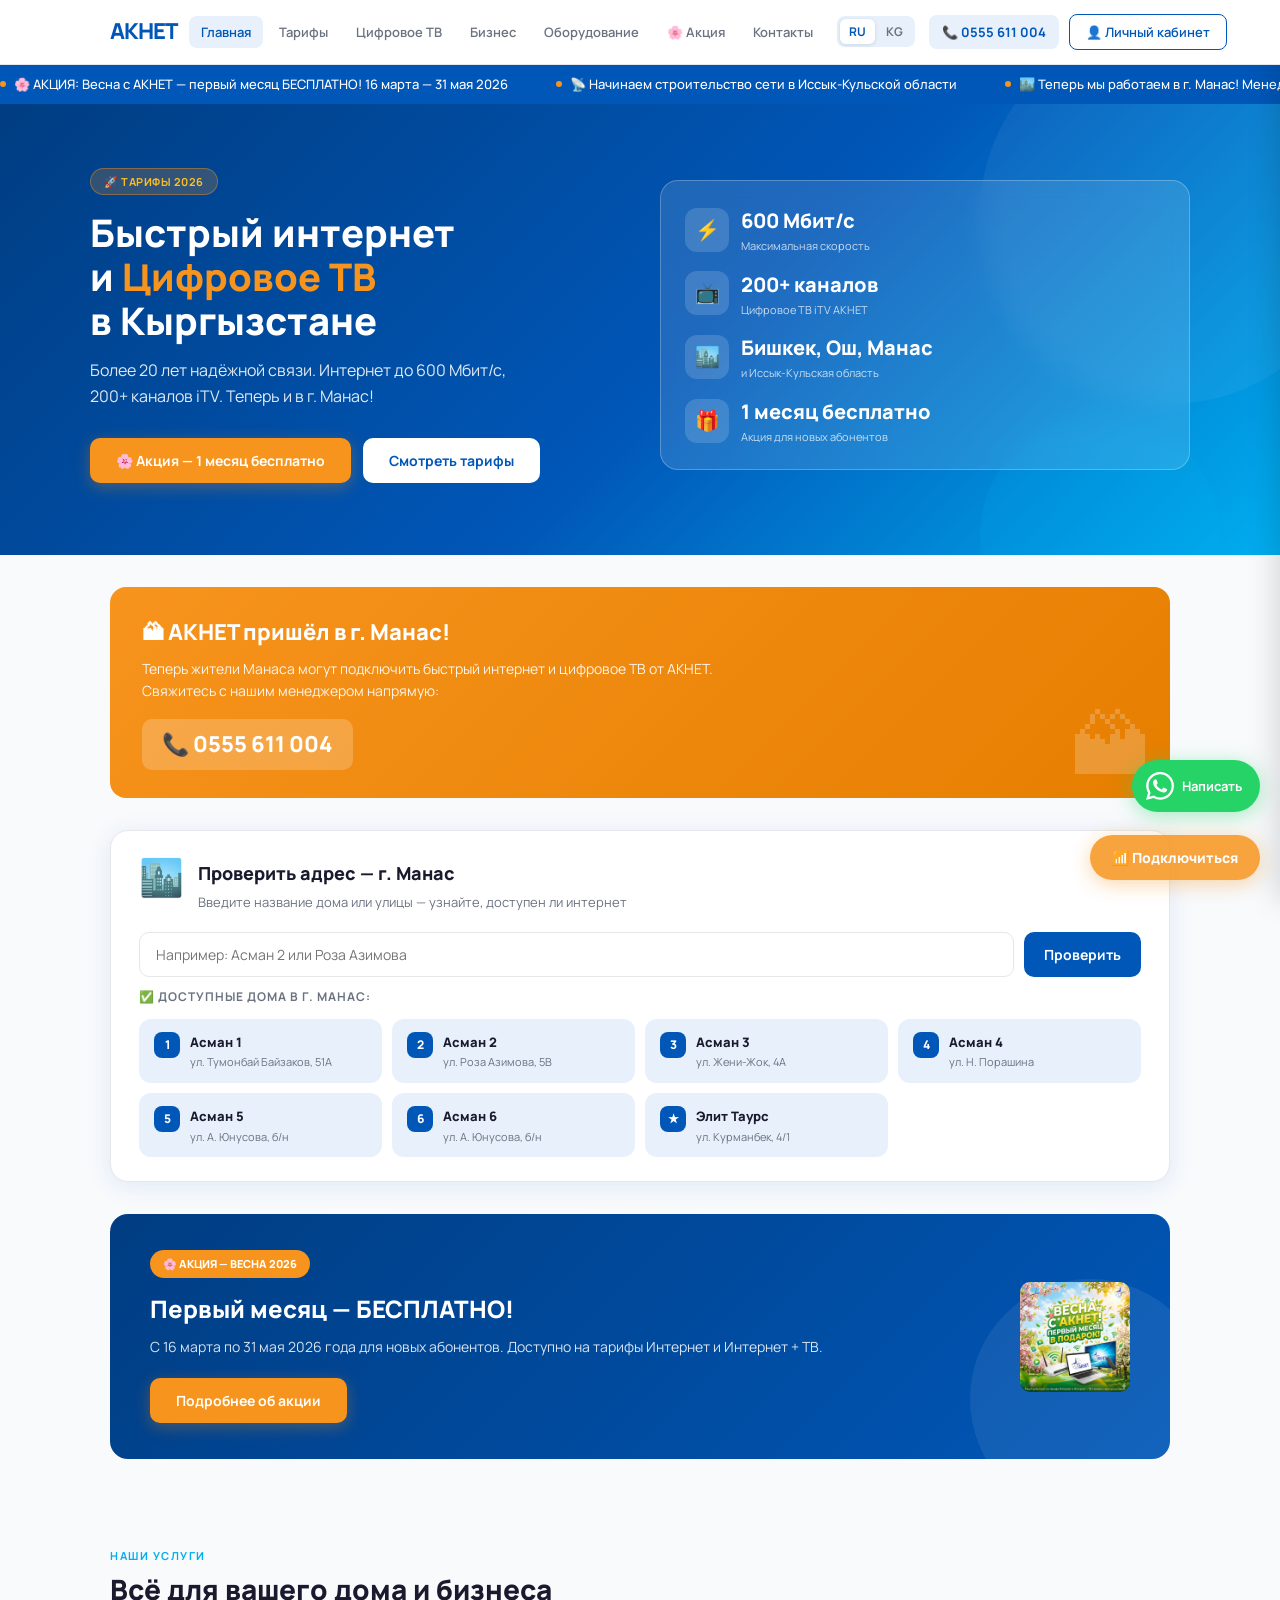
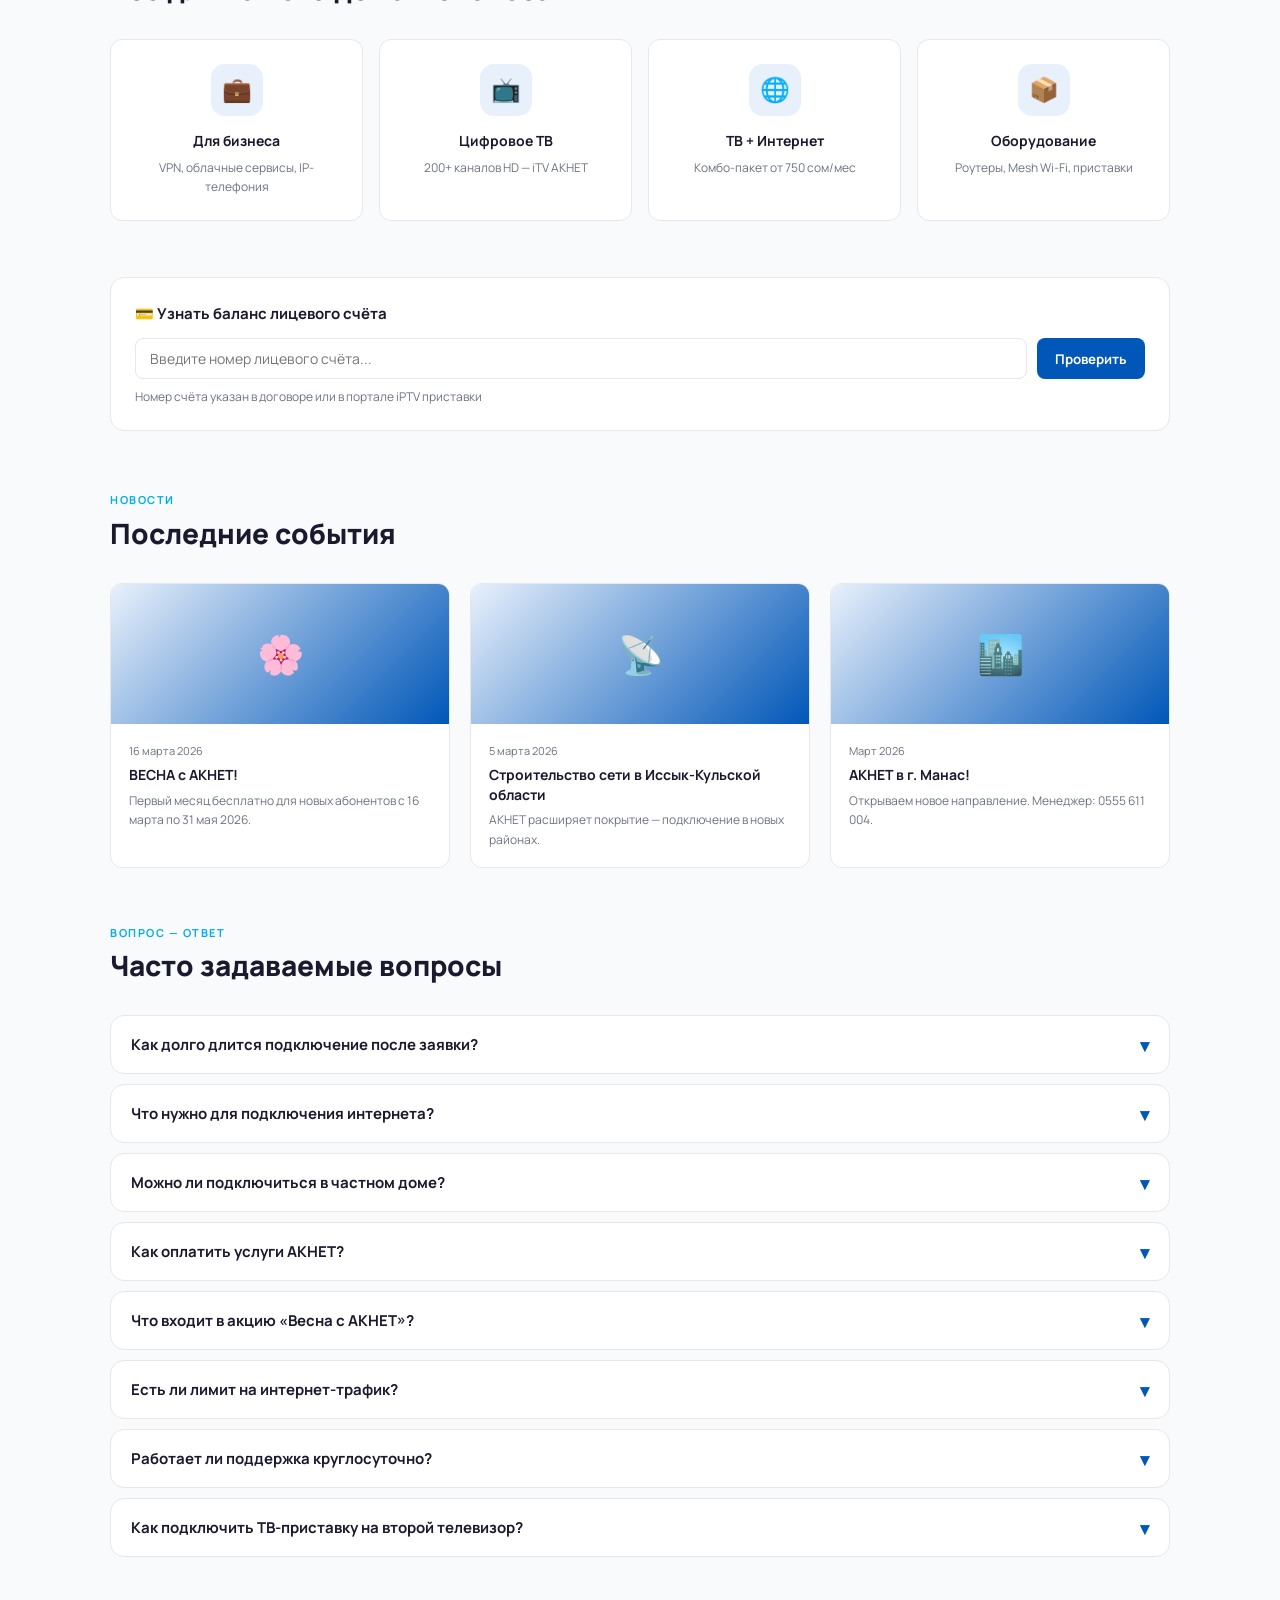
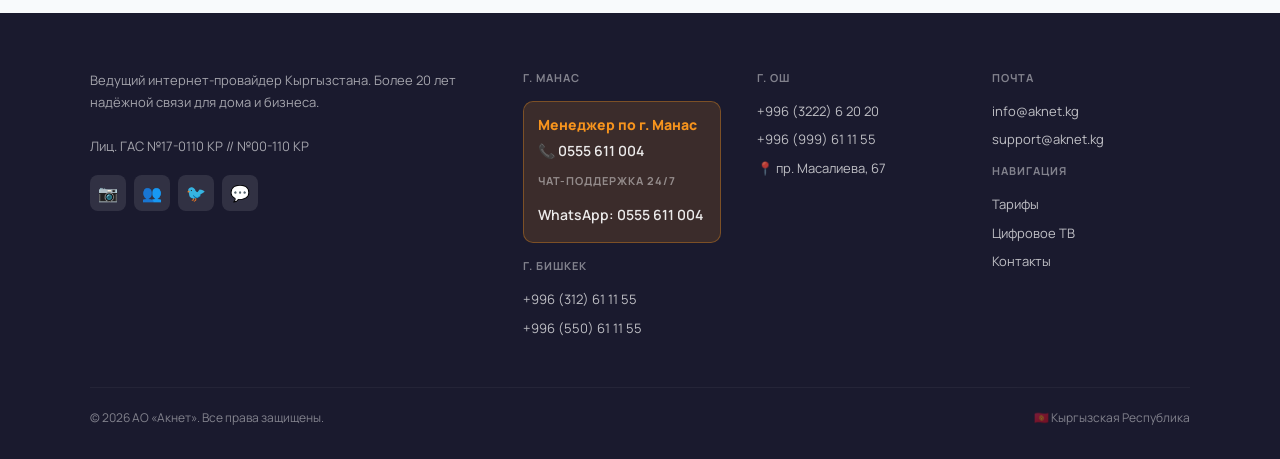
==== commit 31ae8c72: "Add files via upload" ====
--- a/index.html
+++ b/index.html
@@ -91,7 +91,7 @@
       <div class="ti"><span class="td"></span><span data-i18n="ticker4">📺 ТВ «Семейный Плюс» — 200+ каналов всего за 465 сом/мес</span></div>
     </div>
   </div>
-  <section class="hero" style="background: linear-gradient(135deg, rgba(0,61,130,.72) 0%, rgba(0,87,184,.60) 55%, rgba(0,174,239,.45) 100%), url('[data-uri]') center center / cover no-repeat;">
+  <section class="hero">
     <div class="hero-in">
       <div>
         <div class="hbadge" data-i18n="hero_badge">🚀 Тарифы 2026</div>
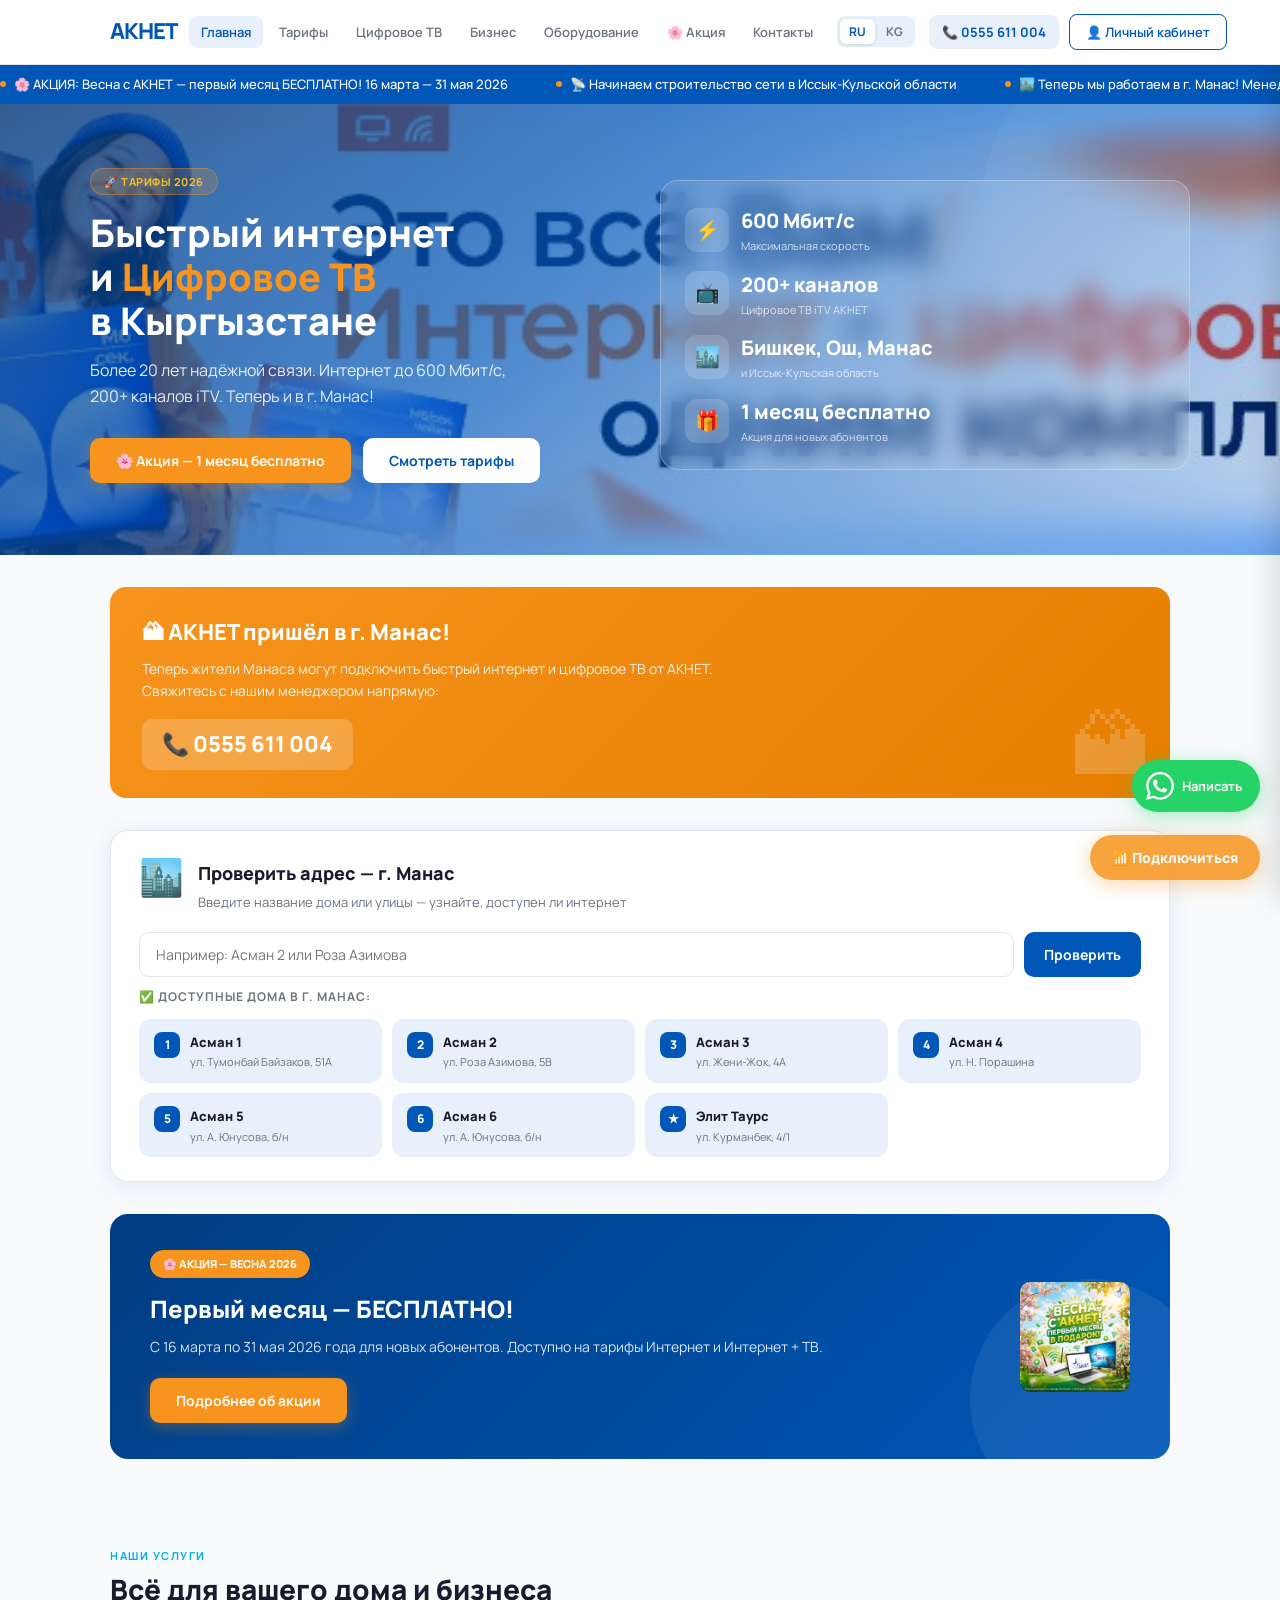
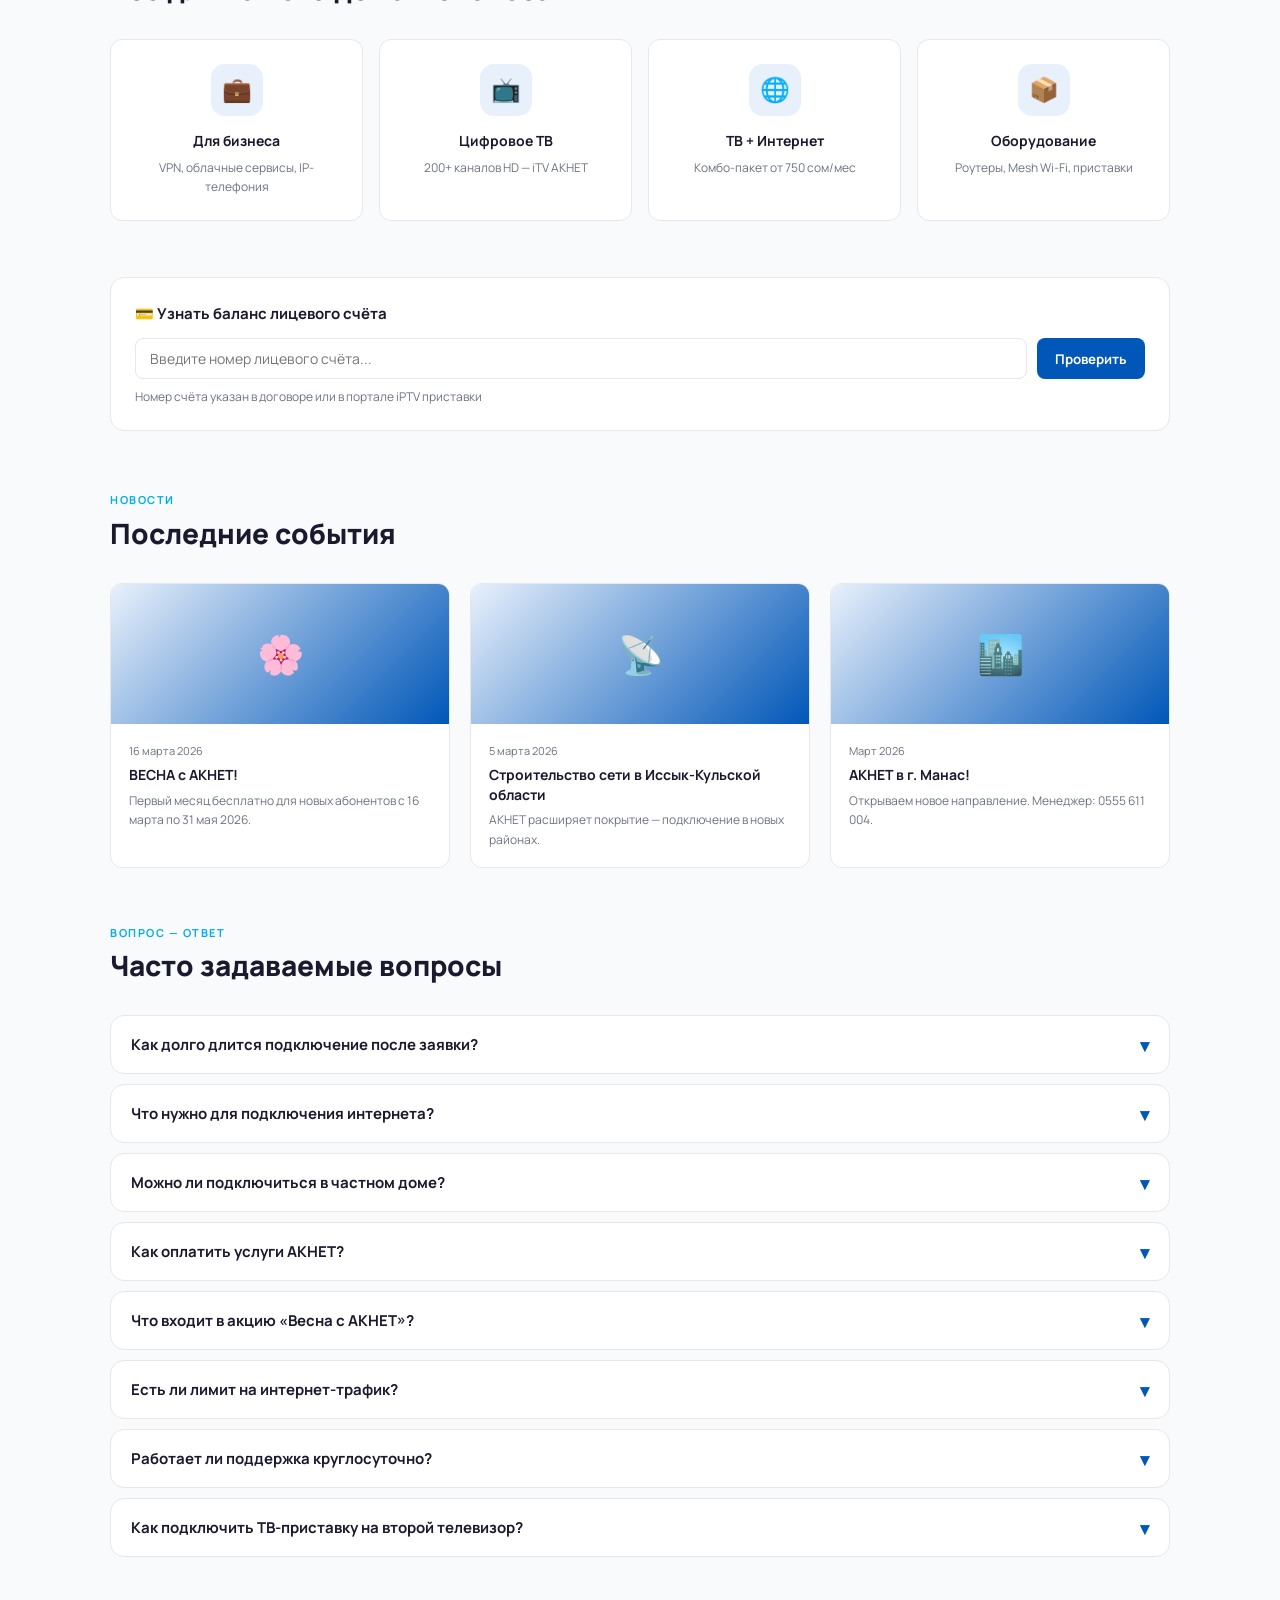
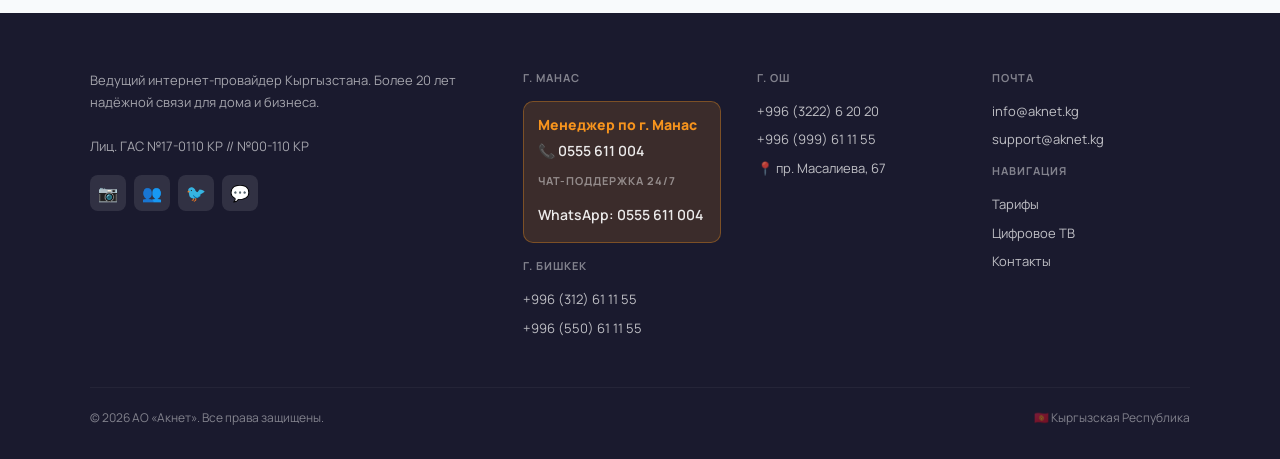
==== commit e3f4c1a0: "Add files via upload" ====
--- a/index.html
+++ b/index.html
@@ -14,6 +14,17 @@
 <link rel="stylesheet" href="css/responsive.css">
 </head>
 <body>
+
+<!-- ═══ PRELOADER ═══ -->
+<div id="preloader">
+  <div class="pl-logo">
+    <img src="https://aknet.kg/ima/header/logo.png?v=64693cce" alt="АКНЕТ" onerror="this.style.display='none'">
+    <span class="pl-logo-txt">АКНЕТ</span>
+  </div>
+  <div class="pl-tagline">Быстрый интернет и Цифровое ТВ</div>
+  <div class="pl-bar-wrap"><div class="pl-bar"></div></div>
+  <div class="pl-dots"><span></span><span></span><span></span></div>
+</div>
 
 <!-- ═══ ШАПКА ═══ -->
 <header>
@@ -91,7 +102,7 @@
       <div class="ti"><span class="td"></span><span data-i18n="ticker4">📺 ТВ «Семейный Плюс» — 200+ каналов всего за 465 сом/мес</span></div>
     </div>
   </div>
-  <section class="hero">
+  <section class="hero" style="background: linear-gradient(135deg, rgba(0,61,130,.80) 0%, rgba(0,87,184,.70) 40%, rgba(0,87,184,.20) 100%), url('[data-uri]') center bottom / cover no-repeat, linear-gradient(135deg, #003d82 0%, #0057B8 100%);">
     <div class="hero-in">
       <div>
         <div class="hbadge" data-i18n="hero_badge">🚀 Тарифы 2026</div>
@@ -103,7 +114,7 @@
         </div>
       </div>
       <div>
-        <div class="hcard">
+        <div class="hcard sr sr-right">
           <div class="hstat"><div class="sico">⚡</div><div><div class="sval">600 Мбит/с</div><div class="slbl" data-i18n="stat1">Максимальная скорость</div></div></div>
           <div class="hstat"><div class="sico">📺</div><div><div class="sval">200+ каналов</div><div class="slbl" data-i18n="stat2">Цифровое ТВ iTV АКНЕТ</div></div></div>
           <div class="hstat"><div class="sico">🏙️</div><div><div class="sval" data-i18n="stat3v">Бишкек, Ош, Манас</div><div class="slbl" data-i18n="stat3">и Иссык-Кульская область</div></div></div>
@@ -113,7 +124,7 @@
     </div>
   </section>
   <div class="container" style="margin-top:32px">
-    <div class="manas-banner">
+    <div class="manas-banner sr">
       <h2 data-i18n="manas_h">🏔 АКНЕТ пришёл в г. Манас!</h2>
       <p data-i18n="manas_p">Теперь жители Манаса могут подключить быстрый интернет и цифровое ТВ от АКНЕТ.<br>Свяжитесь с нашим менеджером напрямую:</p>
       <div class="phone-big">📞 0555 611 004</div>
@@ -122,7 +133,7 @@
 
   <!-- ── Проверка адреса г. Манас ── -->
   <div class="container" style="margin-bottom:8px">
-    <div class="addr-checker">
+    <div class="addr-checker sr">
       <div class="addr-head">
         <div class="addr-icon">🏙️</div>
         <div>
@@ -202,7 +213,7 @@
     </div>
   </div>
   <div class="container">
-    <div class="promo">
+    <div class="promo sr">
       <div>
         <div class="pb" data-i18n="promo_badge">🌸 Акция — Весна 2026</div>
         <h2 data-i18n="promo_h">Первый месяц — БЕСПЛАТНО!</h2>
@@ -215,7 +226,7 @@
 
   <!-- ── Таймер обратного отсчёта ── -->
   <div class="container" style="margin-bottom:8px">
-    <div class="countdown-wrap">
+    <div class="countdown-wrap sr">
       <div class="countdown-label" data-i18n="cd_label">⏳ До конца акции осталось:</div>
       <div class="countdown-blocks" id="countdownBlocks">
         <div class="cd-block"><span class="cd-num" id="cd-days">--</span><span class="cd-unit" data-i18n="cd_days">дней</span></div>
@@ -230,17 +241,17 @@
     </div>
   </div>
   <div class="sec">
-    <div class="slbl2" data-i18n="serv_lbl">Наши услуги</div>
-    <div class="stitle" data-i18n="serv_title">Всё для вашего дома и бизнеса</div>
+    <div class="slbl2 sr" data-i18n="serv_lbl">Наши услуги</div>
+    <div class="stitle sr sr-d1" data-i18n="serv_title">Всё для вашего дома и бизнеса</div>
     <div class="sg">
-      <a class="sc" onclick="show('business')"><img class="sc-img" src="https://aknet.kg/files/media/0/84.png" alt="" onerror="this.style.display='none';this.nextElementSibling.style.display='flex'"><div class="sc-ico">💼</div><h3 data-i18n="svc1_h">Для бизнеса</h3><p data-i18n="svc1_p">VPN, облачные сервисы, IP-телефония</p></a>
-      <a class="sc" onclick="show('tv')"><img class="sc-img" src="https://aknet.kg/files/media/0/77.png" alt="" onerror="this.style.display='none';this.nextElementSibling.style.display='flex'"><div class="sc-ico">📺</div><h3 data-i18n="svc2_h">Цифровое ТВ</h3><p data-i18n="svc2_p">200+ каналов HD — iTV АКНЕТ</p></a>
-      <a class="sc" onclick="show('tariffs')"><img class="sc-img" src="https://aknet.kg/files/media/0/83.png" alt="" onerror="this.style.display='none';this.nextElementSibling.style.display='flex'"><div class="sc-ico">🌐</div><h3 data-i18n="svc3_h">ТВ + Интернет</h3><p data-i18n="svc3_p">Комбо-пакет от 750 сом/мес</p></a>
-      <a class="sc" onclick="show('equip')"><img class="sc-img" src="https://aknet.kg/files/media/0/76.png" alt="" onerror="this.style.display='none';this.nextElementSibling.style.display='flex'"><div class="sc-ico">📦</div><h3 data-i18n="svc4_h">Оборудование</h3><p data-i18n="svc4_p">Роутеры, Mesh Wi-Fi, приставки</p></a>
+      <a class="sc sr sr-d1" onclick="show('business')"><img class="sc-img" src="https://aknet.kg/files/media/0/84.png" alt="" onerror="this.style.display='none';this.nextElementSibling.style.display='flex'"><div class="sc-ico">💼</div><h3 data-i18n="svc1_h">Для бизнеса</h3><p data-i18n="svc1_p">VPN, облачные сервисы, IP-телефония</p></a>
+      <a class="sc sr sr-d2" onclick="show('tv')"><img class="sc-img" src="https://aknet.kg/files/media/0/77.png" alt="" onerror="this.style.display='none';this.nextElementSibling.style.display='flex'"><div class="sc-ico">📺</div><h3 data-i18n="svc2_h">Цифровое ТВ</h3><p data-i18n="svc2_p">200+ каналов HD — iTV АКНЕТ</p></a>
+      <a class="sc sr sr-d3" onclick="show('tariffs')"><img class="sc-img" src="https://aknet.kg/files/media/0/83.png" alt="" onerror="this.style.display='none';this.nextElementSibling.style.display='flex'"><div class="sc-ico">🌐</div><h3 data-i18n="svc3_h">ТВ + Интернет</h3><p data-i18n="svc3_p">Комбо-пакет от 750 сом/мес</p></a>
+      <a class="sc sr sr-d4" onclick="show('equip')"><img class="sc-img" src="https://aknet.kg/files/media/0/76.png" alt="" onerror="this.style.display='none';this.nextElementSibling.style.display='flex'"><div class="sc-ico">📦</div><h3 data-i18n="svc4_h">Оборудование</h3><p data-i18n="svc4_p">Роутеры, Mesh Wi-Fi, приставки</p></a>
     </div>
   </div>
   <div class="container" style="padding-bottom:40px">
-    <div class="bwid">
+    <div class="bwid sr">
       <h3 data-i18n="bal_h">💳 Узнать баланс лицевого счёта</h3>
       <div class="ig">
         <input type="text" data-i18n-ph="bal_ph" placeholder="Введите номер лицевого счёта..." onkeydown="if(event.key==='Enter')checkBalance(this)">
@@ -250,20 +261,20 @@
     </div>
   </div>
   <div class="sec" style="padding-top:0">
-    <div class="slbl2" data-i18n="news_lbl">Новости</div>
-    <div class="stitle" data-i18n="news_title">Последние события</div>
+    <div class="slbl2 sr" data-i18n="news_lbl">Новости</div>
+    <div class="stitle sr sr-d1" data-i18n="news_title">Последние события</div>
     <div class="ng">
-      <div class="nc" onclick="show('akcia')"><div class="nc-img"><img src="https://aknet.kg/files/banners/newsvesnaru.png" alt="" onerror="this.parentElement.innerHTML='🌸'"></div><div class="nc-body"><div class="ndate" data-i18n="news1_date">16 марта 2026</div><h3 data-i18n="news1_h">ВЕСНА с АКНЕТ!</h3><p data-i18n="news1_p">Первый месяц — бесплатно для новых абонентов с 16 марта по 31 мая 2026.</p></div></div>
-      <div class="nc"><div class="nc-img">📡</div><div class="nc-body"><div class="ndate" data-i18n="news2_date">5 марта 2026</div><h3 data-i18n="news2_h">Строительство сети в Иссык-Кульской области</h3><p data-i18n="news2_p">АКНЕТ расширяет покрытие — подключение в новых районах.</p></div></div>
-      <div class="nc"><div class="nc-img">🏙️</div><div class="nc-body"><div class="ndate" data-i18n="news3_date">Март 2026</div><h3 data-i18n="news3_h">АКНЕТ в г. Манас!</h3><p data-i18n="news3_p">Открываем новое направление. Менеджер по Манасу: 0555 611 004.</p></div></div>
+      <div class="nc sr sr-d1" onclick="show('akcia')"><div class="nc-img"><img src="https://aknet.kg/files/banners/newsvesnaru.png" alt="" onerror="this.parentElement.innerHTML='🌸'"></div><div class="nc-body"><div class="ndate" data-i18n="news1_date">16 марта 2026</div><h3 data-i18n="news1_h">ВЕСНА с АКНЕТ!</h3><p data-i18n="news1_p">Первый месяц — бесплатно для новых абонентов с 16 марта по 31 мая 2026.</p></div></div>
+      <div class="nc sr sr-d2"><div class="nc-img">📡</div><div class="nc-body"><div class="ndate" data-i18n="news2_date">5 марта 2026</div><h3 data-i18n="news2_h">Строительство сети в Иссык-Кульской области</h3><p data-i18n="news2_p">АКНЕТ расширяет покрытие — подключение в новых районах.</p></div></div>
+      <div class="nc sr sr-d3"><div class="nc-img">🏙️</div><div class="nc-body"><div class="ndate" data-i18n="news3_date">Март 2026</div><h3 data-i18n="news3_h">АКНЕТ в г. Манас!</h3><p data-i18n="news3_p">Открываем новое направление. Менеджер по Манасу: 0555 611 004.</p></div></div>
     </div>
   </div>
 
   <!-- ── FAQ ── -->
   <div class="sec" style="padding-top:0">
-    <div class="slbl2" data-i18n="faq_lbl">Вопрос — Ответ</div>
-    <div class="stitle" data-i18n="faq_title">Часто задаваемые вопросы</div>
-    <div class="faq-list" id="faqList">
+    <div class="slbl2 sr" data-i18n="faq_lbl">Вопрос — Ответ</div>
+    <div class="stitle sr sr-d1" data-i18n="faq_title">Часто задаваемые вопросы</div>
+    <div class="faq-list sr sr-d2" id="faqList">
 
       <div class="faq-item">
         <button class="faq-q" onclick="toggleFaq(this)">
@@ -981,6 +992,147 @@
   .wa-float { padding: 14px; border-radius: 50%; }
   .connect-fab { bottom: 20px; right: 20px; font-size: 13px; padding: 11px 18px; }
 }
+
+/* ══════════════════════════════════════════
+   PRELOADER
+   ══════════════════════════════════════════ */
+#preloader {
+  position: fixed;
+  inset: 0;
+  z-index: 9999;
+  background: linear-gradient(135deg, #003d82 0%, #0057B8 60%, #00AEEF 100%);
+  display: flex;
+  flex-direction: column;
+  align-items: center;
+  justify-content: center;
+  gap: 28px;
+  transition: opacity .5s ease, visibility .5s ease;
+}
+
+#preloader.hide {
+  opacity: 0;
+  visibility: hidden;
+  pointer-events: none;
+}
+
+.pl-logo {
+  display: flex;
+  align-items: center;
+  gap: 10px;
+  animation: plLogoIn .6s ease both;
+}
+
+.pl-logo img {
+  height: 44px;
+  filter: brightness(0) invert(1);
+  object-fit: contain;
+}
+
+.pl-logo-txt {
+  font-size: 28px;
+  font-weight: 800;
+  color: #fff;
+  letter-spacing: -1px;
+}
+
+@keyframes plLogoIn {
+  from { opacity: 0; transform: translateY(-16px); }
+  to   { opacity: 1; transform: translateY(0); }
+}
+
+.pl-bar-wrap {
+  width: 200px;
+  height: 4px;
+  background: rgba(255,255,255,.2);
+  border-radius: 4px;
+  overflow: hidden;
+}
+
+.pl-bar {
+  height: 100%;
+  width: 0%;
+  background: #F7941D;
+  border-radius: 4px;
+  animation: plBar 1.4s ease forwards;
+}
+
+@keyframes plBar {
+  0%   { width: 0%; }
+  60%  { width: 80%; }
+  100% { width: 100%; }
+}
+
+.pl-dots {
+  display: flex;
+  gap: 8px;
+}
+
+.pl-dots span {
+  width: 8px;
+  height: 8px;
+  border-radius: 50%;
+  background: rgba(255,255,255,.5);
+  animation: plDot 1.2s ease infinite;
+}
+
+.pl-dots span:nth-child(2) { animation-delay: .2s; }
+.pl-dots span:nth-child(3) { animation-delay: .4s; }
+
+@keyframes plDot {
+  0%, 80%, 100% { transform: scale(1);   background: rgba(255,255,255,.4); }
+  40%            { transform: scale(1.4); background: #fff; }
+}
+
+.pl-tagline {
+  color: rgba(255,255,255,.7);
+  font-size: 13px;
+  font-weight: 500;
+  letter-spacing: .5px;
+  animation: plLogoIn .6s .3s ease both;
+}
+
+/* ══════════════════════════════════════════
+   АНИМАЦИИ ПРИ СКРОЛЛЕ (Scroll Reveal)
+   ══════════════════════════════════════════ */
+
+/* Базовое состояние — скрыто */
+.sr {
+  opacity: 0;
+  transform: translateY(32px);
+  transition: opacity .6s ease, transform .6s ease;
+}
+
+.sr.sr-left {
+  transform: translateX(-32px);
+}
+
+.sr.sr-right {
+  transform: translateX(32px);
+}
+
+.sr.sr-scale {
+  transform: scale(.94);
+}
+
+/* Видимое состояние */
+.sr.visible {
+  opacity: 1;
+  transform: none;
+}
+
+/* Задержки для cascade-эффекта */
+.sr-d1 { transition-delay: .1s; }
+.sr-d2 { transition-delay: .2s; }
+.sr-d3 { transition-delay: .3s; }
+.sr-d4 { transition-delay: .4s; }
+.sr-d5 { transition-delay: .5s; }
+.sr-d6 { transition-delay: .6s; }
+
+/* Отключить анимации если пользователь предпочитает без движения */
+@media (prefers-reduced-motion: reduce) {
+  .sr { opacity: 1 !important; transform: none !important; transition: none !important; }
+  #preloader { display: none !important; }
+}
 </style>
 
 <!-- Скрипты (загружаются после контента) -->
@@ -1446,8 +1598,25 @@
   .addr-result .addr-res-connect { width: 100%; text-align: center; margin-left: 0; margin-top: 6px; }
 }
 
+/* Мобильная адаптация */
+@media (max-width: 768px) {
+  .addr-checker { padding: 20px 16px 18px; }
+  .addr-grid { grid-template-columns: repeat(2, 1fr); }
+  .addr-result { flex-wrap: wrap; }
+  .addr-result .addr-res-connect { width: 100%; text-align: center; margin-left: 0; margin-top: 6px; }
+  /* Hero: на мобильном показываем правую часть с девушкой */
+  section.hero { background-position: 72% bottom !important; }
+}
+
+@media (min-width: 769px) and (max-width: 1024px) {
+  /* Hero: планшет — чуть сдвигаем вправо */
+  section.hero { background-position: 60% center !important; }
+}
+
 @media (max-width: 400px) {
   .addr-grid { grid-template-columns: 1fr; }
+  /* Очень маленький экран — правый край с девушкой */
+  section.hero { background-position: 80% bottom !important; }
 }
 </style>
 <script>
@@ -1765,6 +1934,88 @@
   if(fab) fab.style.opacity = window.scrollY > 200 ? '1' : '0.85';
 });
 
+/* ════════════════════════════════
+   PRELOADER
+   ════════════════════════════════ */
+(function() {
+  function hidePreloader() {
+    var pl = document.getElementById('preloader');
+    if (!pl) return;
+    pl.classList.add('hide');
+    // Удалить из DOM после анимации
+    setTimeout(function() {
+      if (pl.parentNode) pl.parentNode.removeChild(pl);
+    }, 600);
+  }
+
+  // Скрыть после загрузки страницы, минимум 1.5 сек для красоты
+  var minTime = 1500;
+  var startTime = Date.now();
+
+  window.addEventListener('load', function() {
+    var elapsed = Date.now() - startTime;
+    var delay = Math.max(0, minTime - elapsed);
+    setTimeout(hidePreloader, delay);
+  });
+
+  // Страховка: скрыть через 3 сек в любом случае
+  setTimeout(hidePreloader, 3000);
+})();
+
+/* ════════════════════════════════
+   SCROLL REVEAL
+   ════════════════════════════════ */
+(function() {
+  var observer;
+
+  function initScrollReveal() {
+    if (!('IntersectionObserver' in window)) {
+      // Fallback: просто показать всё
+      document.querySelectorAll('.sr').forEach(function(el) {
+        el.classList.add('visible');
+      });
+      return;
+    }
+
+    observer = new IntersectionObserver(function(entries) {
+      entries.forEach(function(entry) {
+        if (entry.isIntersecting) {
+          entry.target.classList.add('visible');
+          observer.unobserve(entry.target); // Анимировать только один раз
+        }
+      });
+    }, {
+      threshold: 0.12,       // Начать когда 12% элемента видно
+      rootMargin: '0px 0px -40px 0px'  // Чуть раньше нижней границы
+    });
+
+    document.querySelectorAll('.sr').forEach(function(el) {
+      observer.observe(el);
+    });
+  }
+
+  // Инициализировать после загрузки DOM
+  if (document.readyState === 'loading') {
+    document.addEventListener('DOMContentLoaded', initScrollReveal);
+  } else {
+    initScrollReveal();
+  }
+
+  // Переинициализировать при смене страницы (SPA навигация)
+  var origShow = window.show;
+  window.show = function(id) {
+    if (typeof origShow === 'function') origShow(id);
+    // Небольшая задержка чтобы контент отрисовался
+    setTimeout(function() {
+      if (observer) {
+        document.querySelectorAll('.sr:not(.visible)').forEach(function(el) {
+          observer.observe(el);
+        });
+      }
+    }, 80);
+  };
+})();
+
 /* ── i18n ключи для проверки адреса ── */
 document.addEventListener('DOMContentLoaded', function(){
   if(typeof T === 'undefined') return;
--- a/css/pages.css
+++ b/css/pages.css
@@ -4,7 +4,9 @@
 
 /* ─── HERO ─── */
 .hero {
-    background: linear-gradient(135deg, #003d82 0%, #0057B8 55%, #00AEEF 100%);
+    background:
+        linear-gradient(135deg, rgba(0,61,130,.72) 0%, rgba(0,87,184,.60) 55%, rgba(0,174,239,.45) 100%),
+        url('files/hero-bg.png') center center / cover no-repeat;
     color: #fff;
     padding: 64px 20px 72px;
     position: relative;
@@ -19,20 +21,12 @@
     width: 380px;
     height: 380px;
     border-radius: 50%;
-    background: rgba(255, 255, 255, .05);
+    background: rgba(255, 255, 255, .04);
     pointer-events: none;
 }
 
 .hero::after {
-    content: '';
-    position: absolute;
-    right: 60px;
-    bottom: -100px;
-    width: 240px;
-    height: 240px;
-    border-radius: 50%;
-    background: rgba(0, 174, 239, .14);
-    pointer-events: none;
+    display: none;
 }
 
 .hero-in {
--- a/css/responsive.css
+++ b/css/responsive.css
@@ -17,6 +17,9 @@
     nav button { font-size: 12px; padding: 6px 8px; }
     .ph  { font-size: 12px; padding: 6px 10px; }
     .bo-btn { font-size: 12px; padding: 6px 12px; }
+
+    /* Hero — сдвигаем картинку чуть правее, видна девушка */
+    .hero { background-position-x: 60% !important; }
 
     /* Hero */
     .hero-in { gap: 24px; }
@@ -56,7 +59,11 @@
     .logo img { height: 28px; }
 
     /* ── Hero ── */
-    .hero { padding: 36px 16px 44px; }
+    /* На мобильном показываем правую часть баннера (девушка) */
+    .hero {
+        padding: 36px 16px 44px;
+        background-position: 75% bottom !important;
+    }
     .hero-in { grid-template-columns: 1fr; gap: 28px; }
     .hero h1 { font-size: 26px; }
     .hero p  { font-size: 14px; max-width: 100%; }
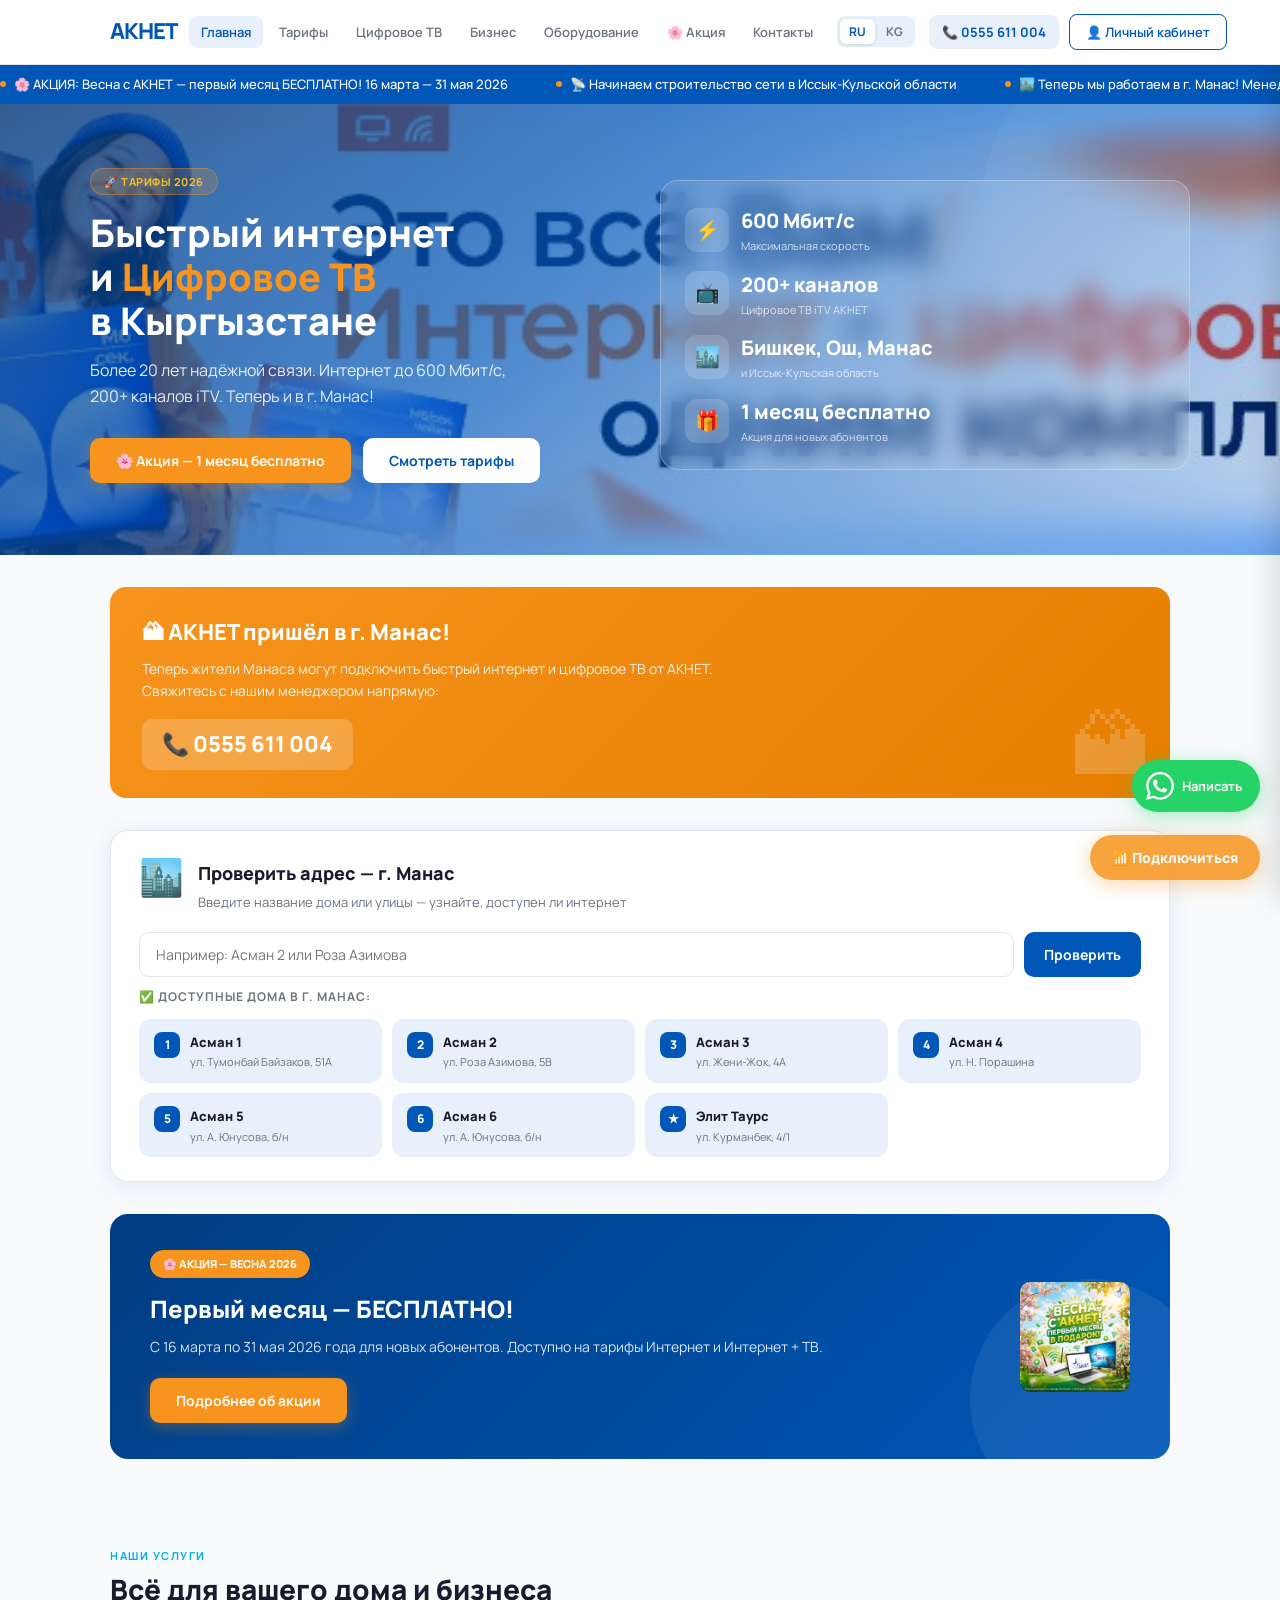
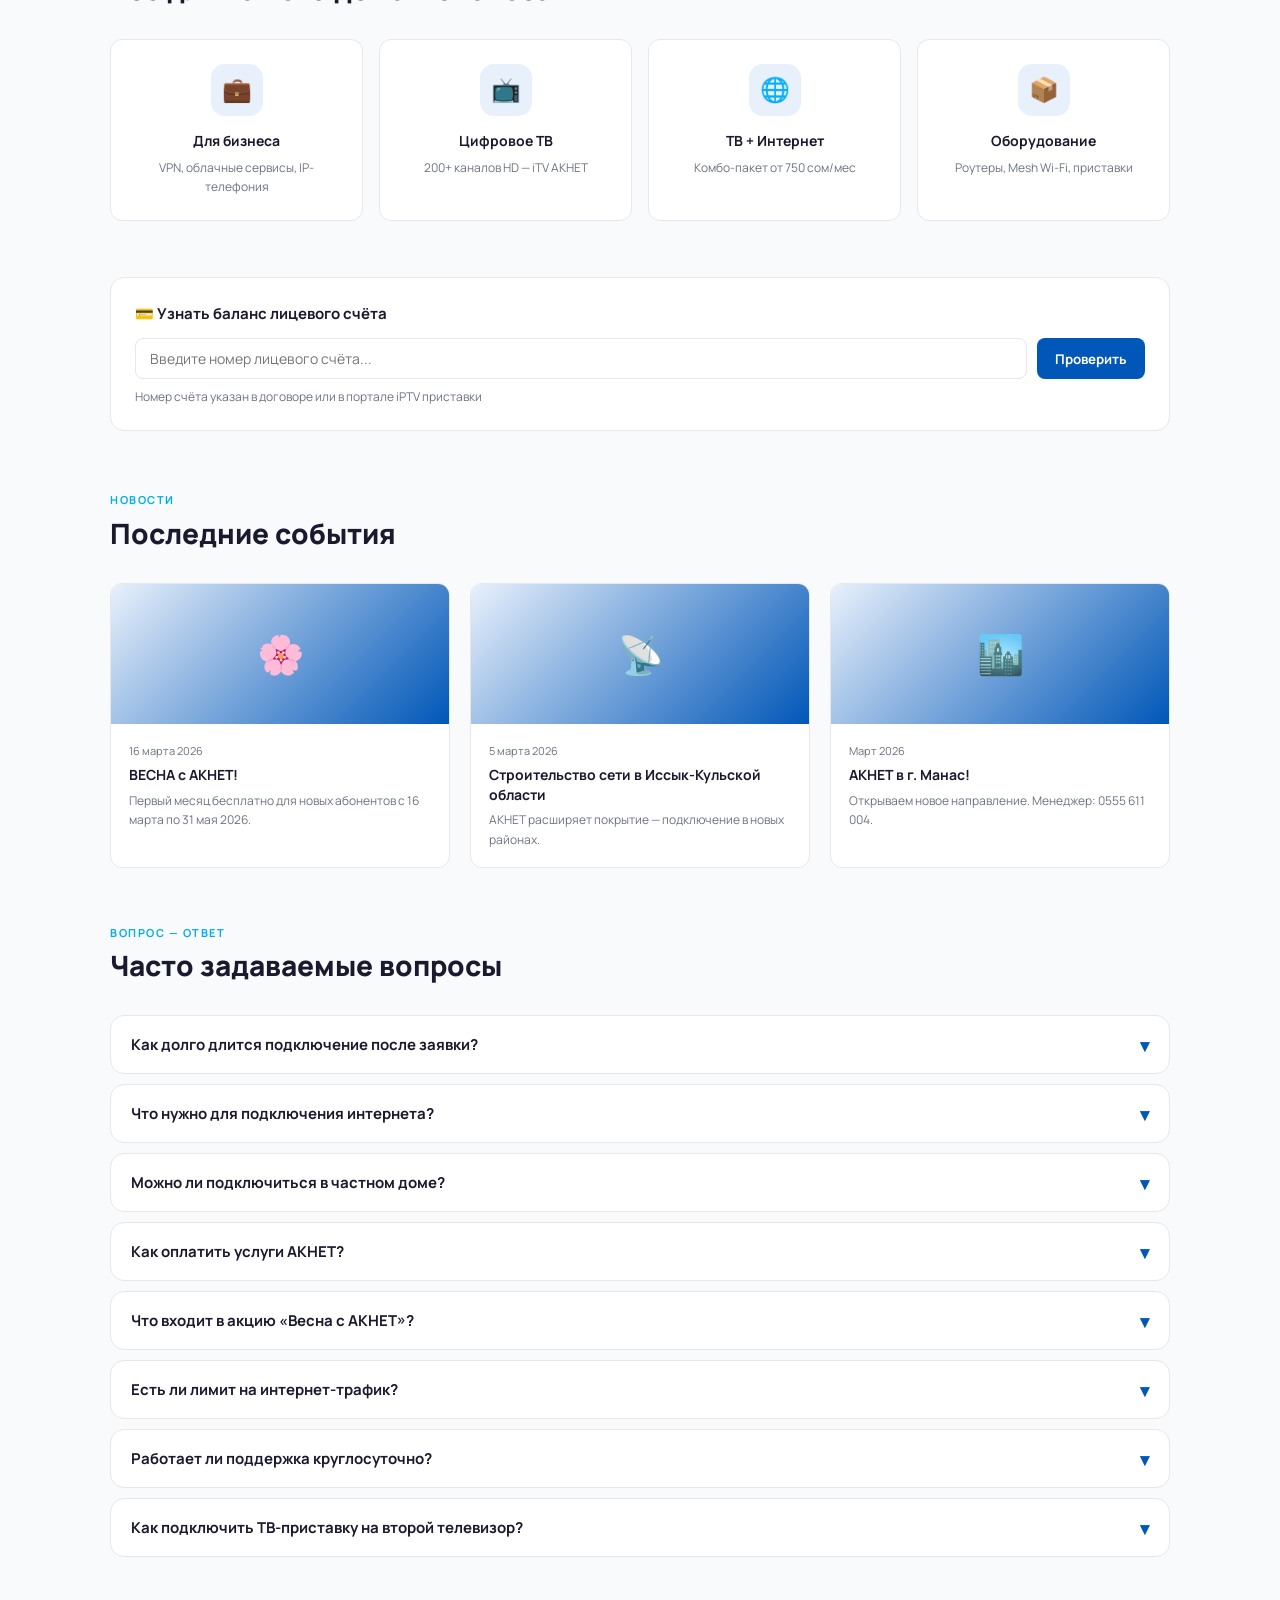
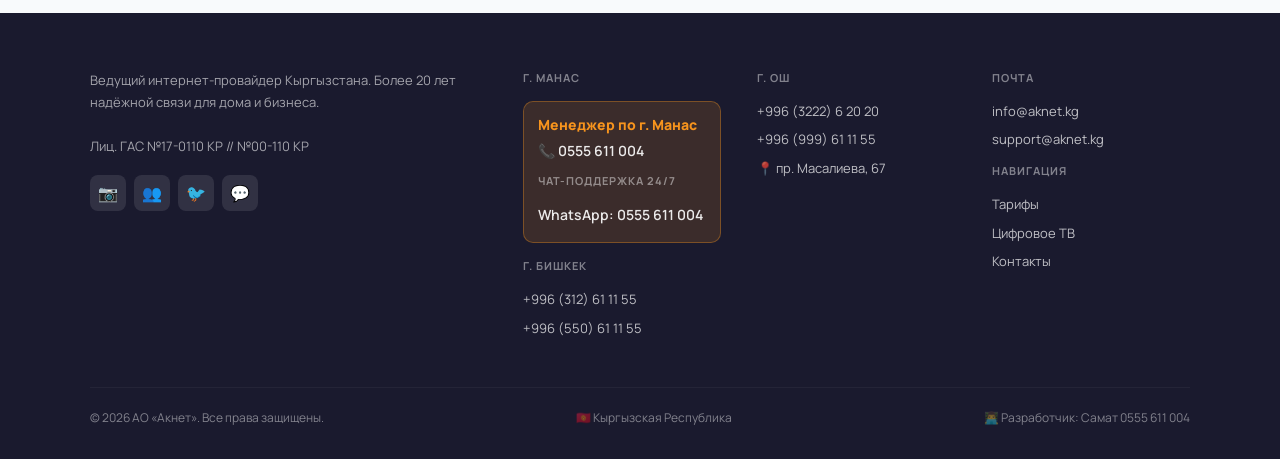
==== commit 54d6cb63: "Add files via upload" ====
--- a/index.html
+++ b/index.html
@@ -683,6 +683,7 @@
   <div class="fbar">
     <span data-i18n="footer_copy">© 2026 АО «Акнет». Все права защищены.</span>
     <span>🇰🇬 Кыргызская Республика</span>
+    <span>👨‍💻 Разработчик: Самат <a href="tel:+996555611004" style="color:inherit;text-decoration:none;">0555 611 004</a></span>
   </div>
 </footer>
 
